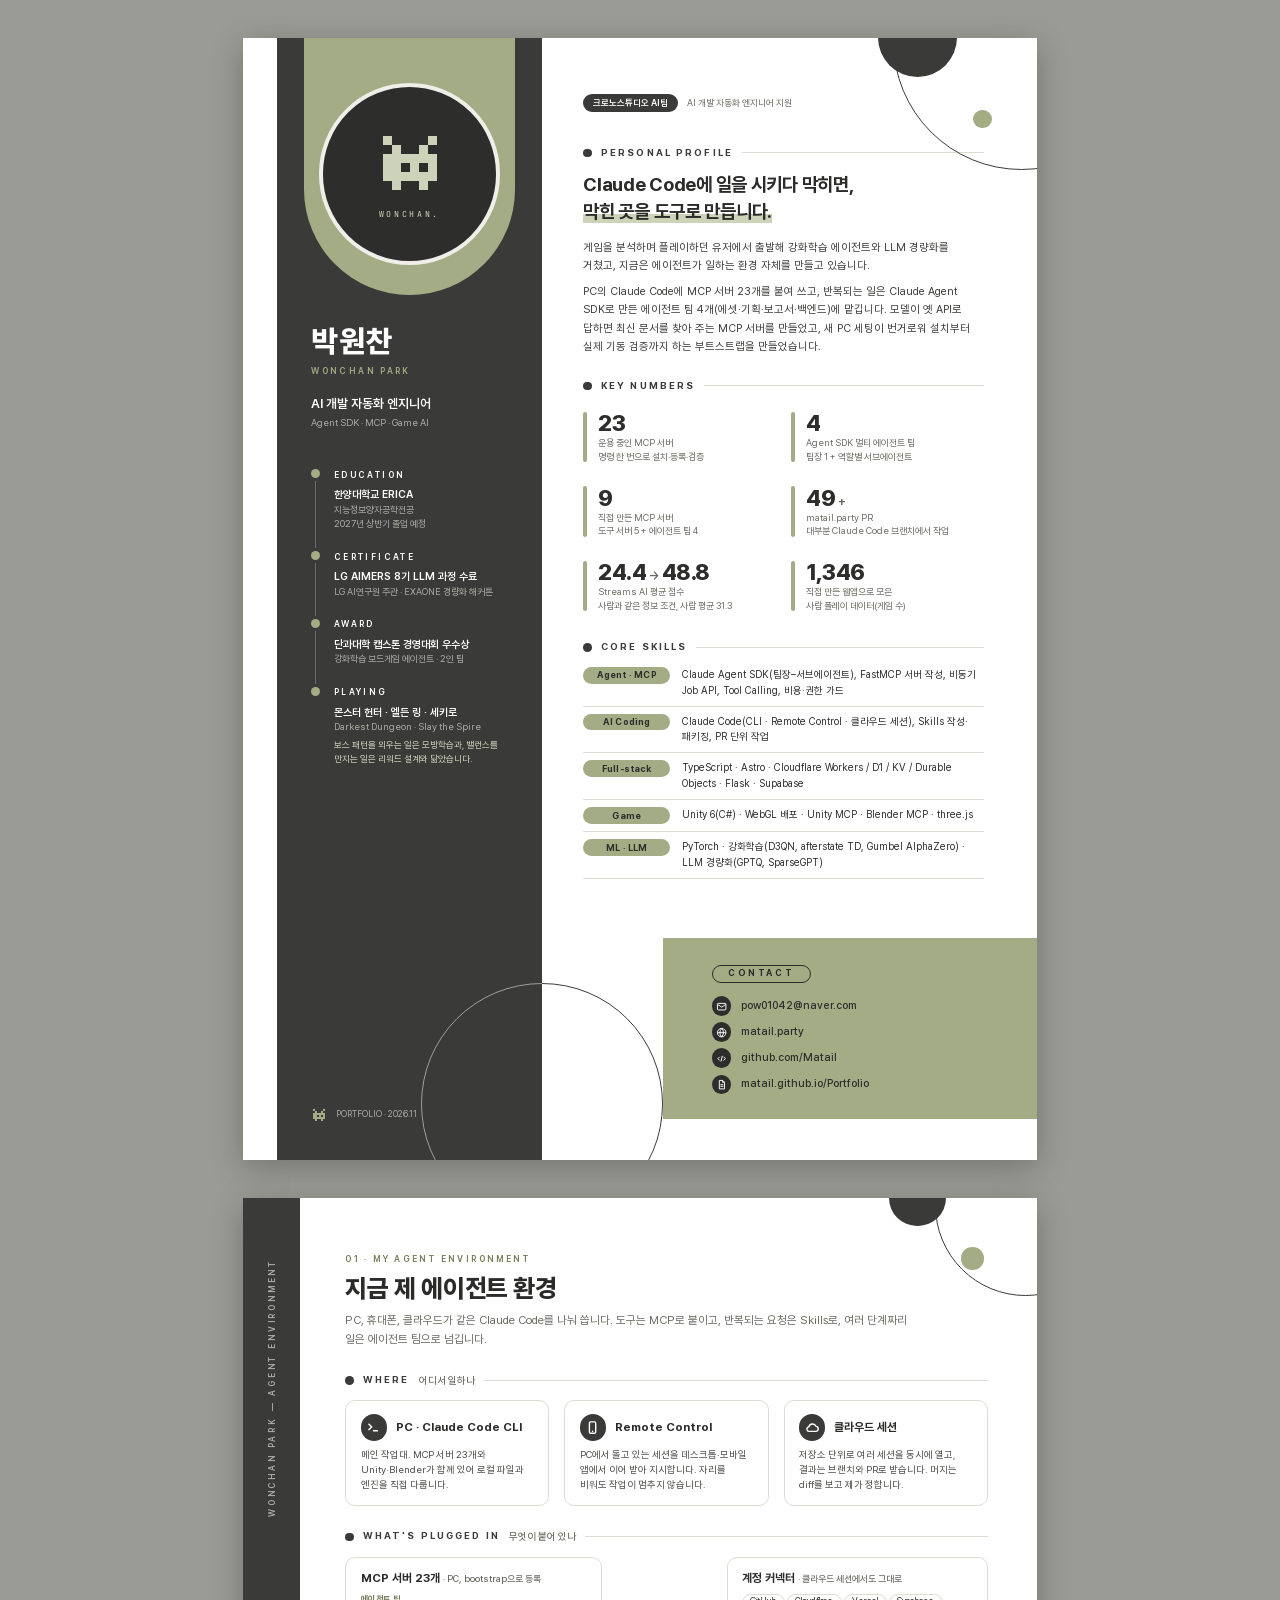
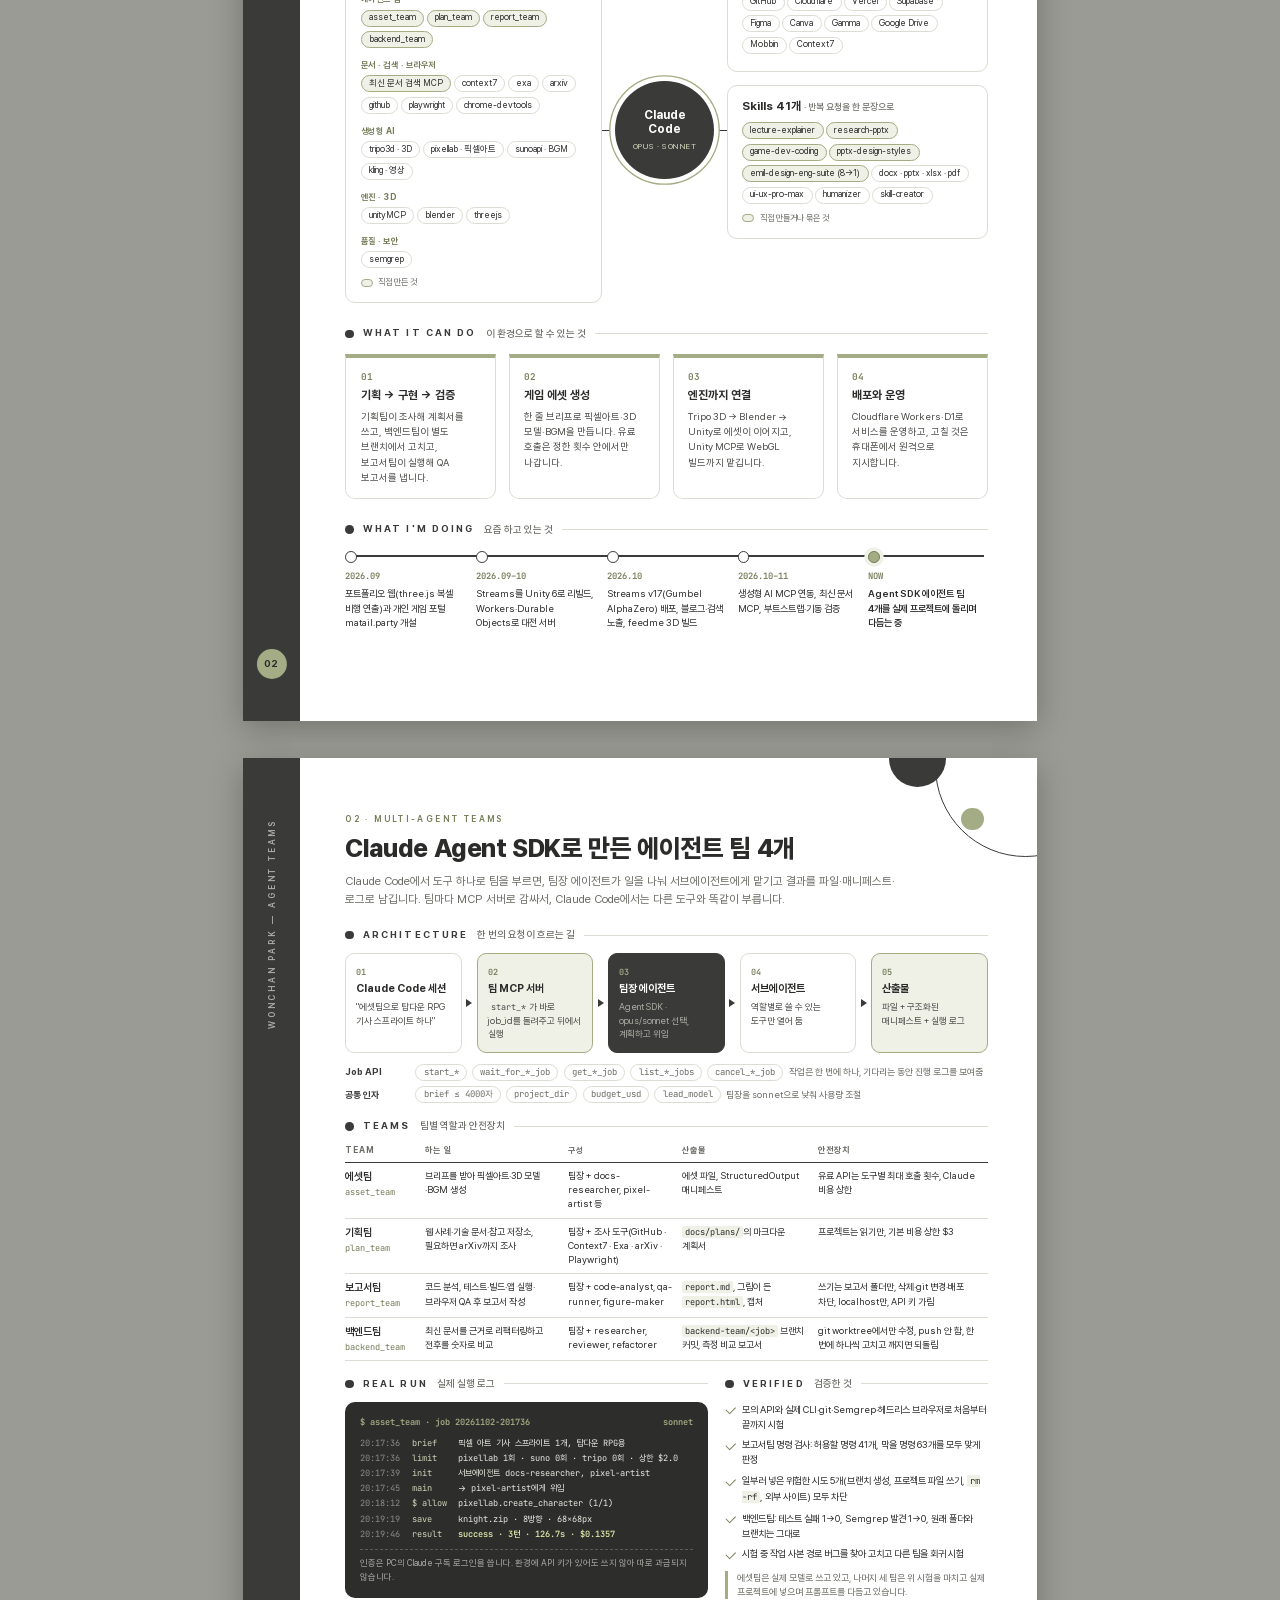
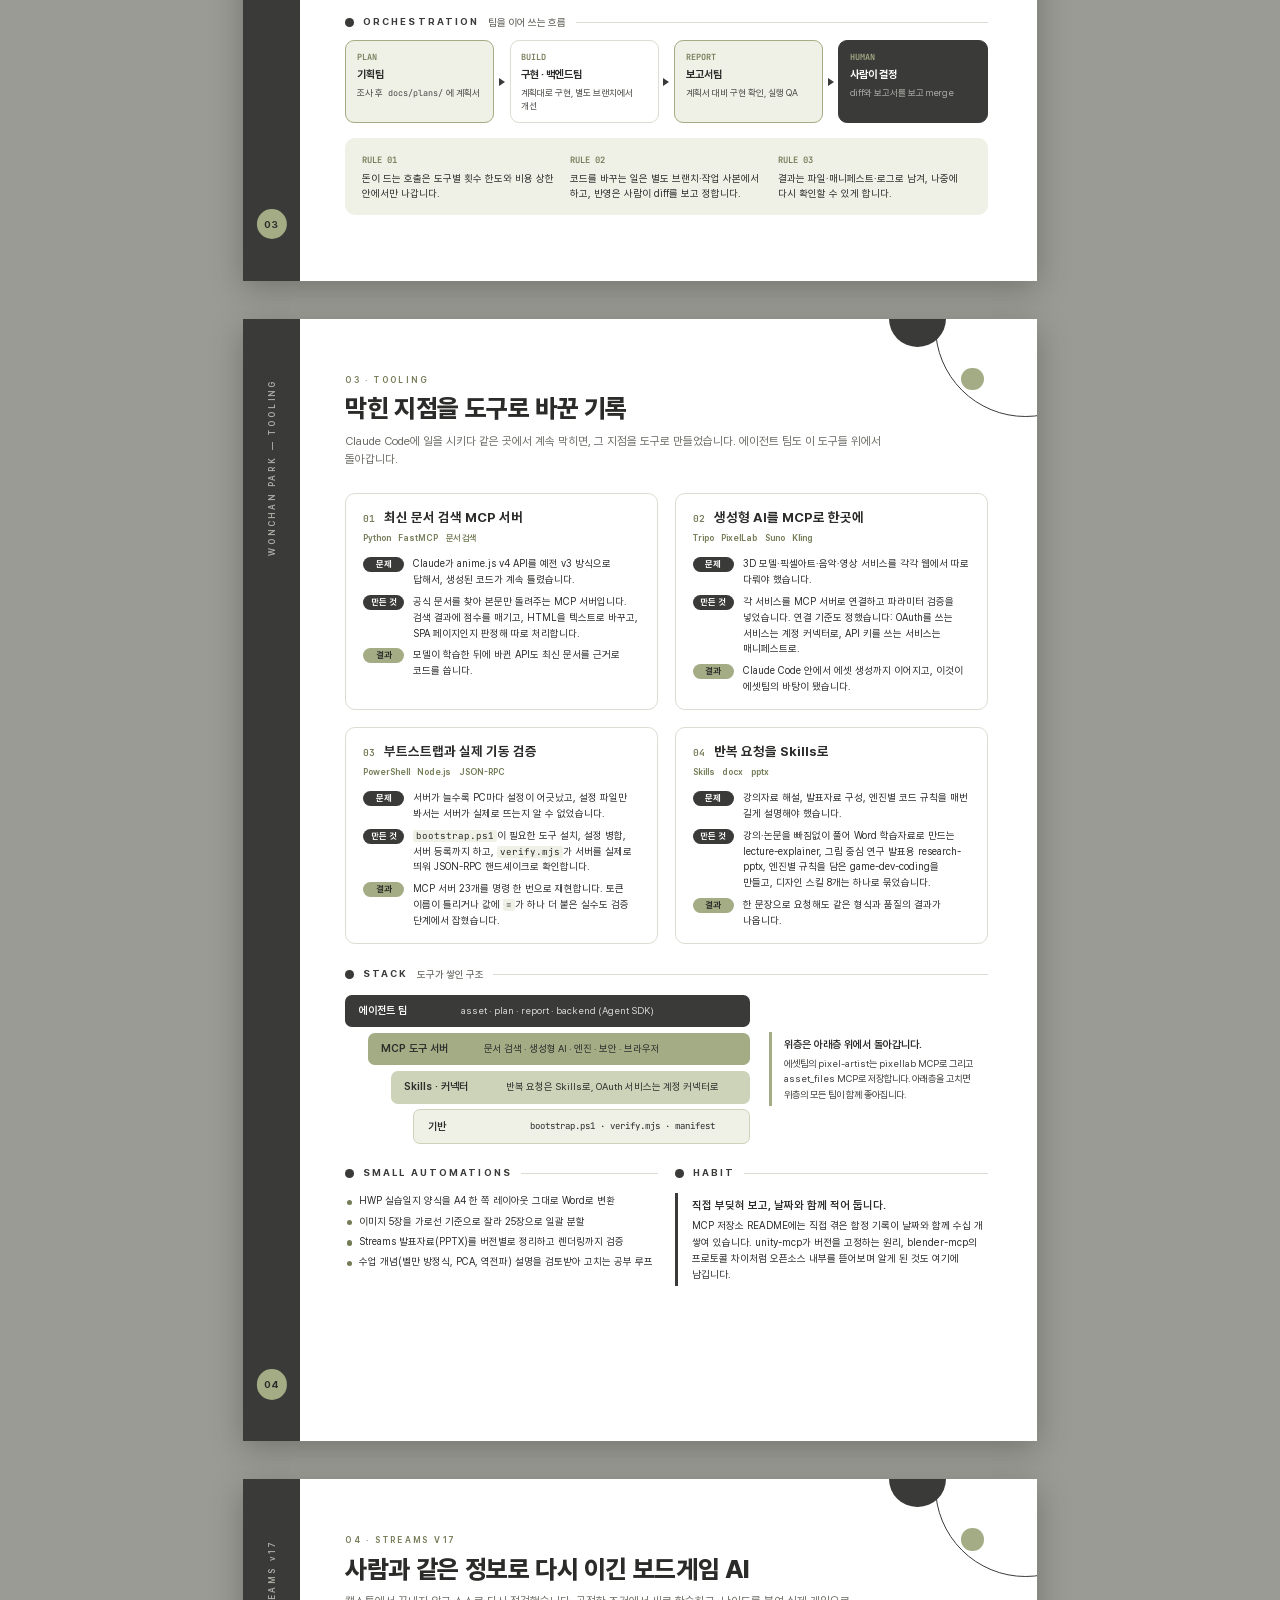
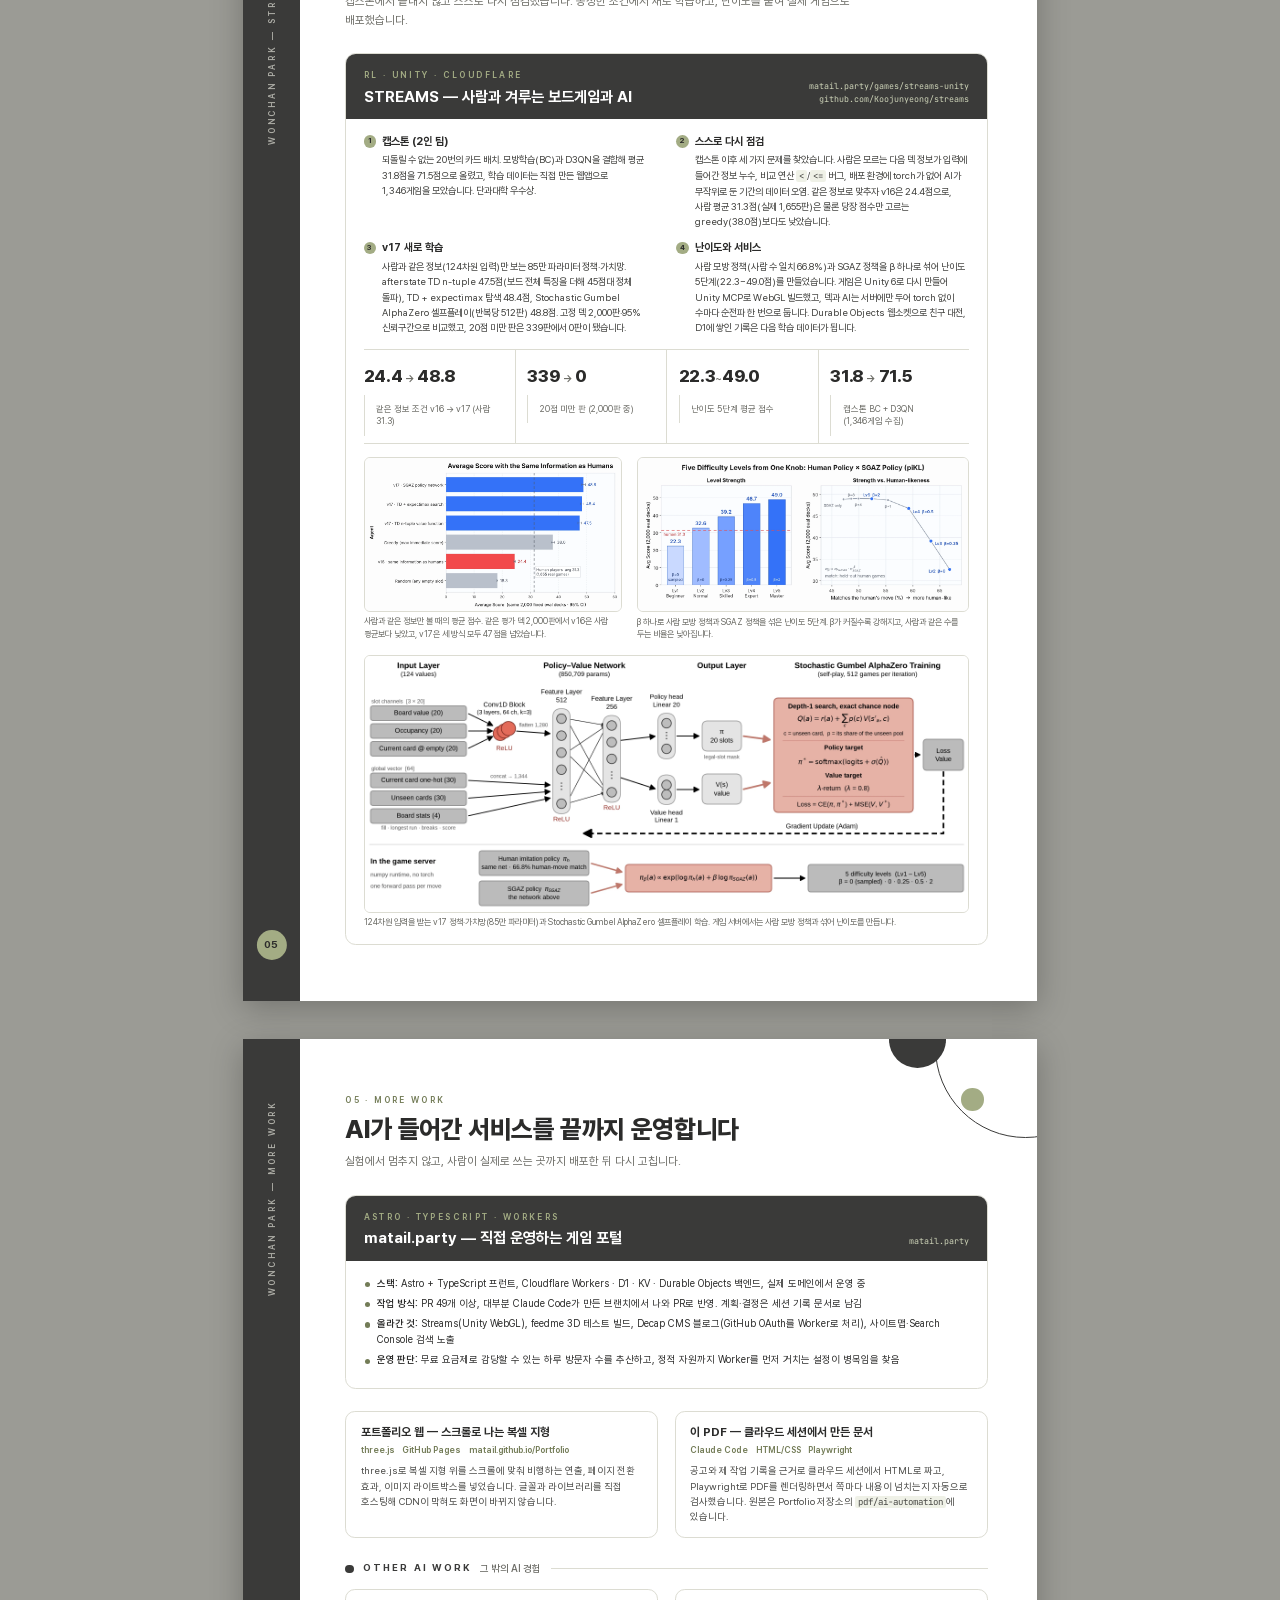
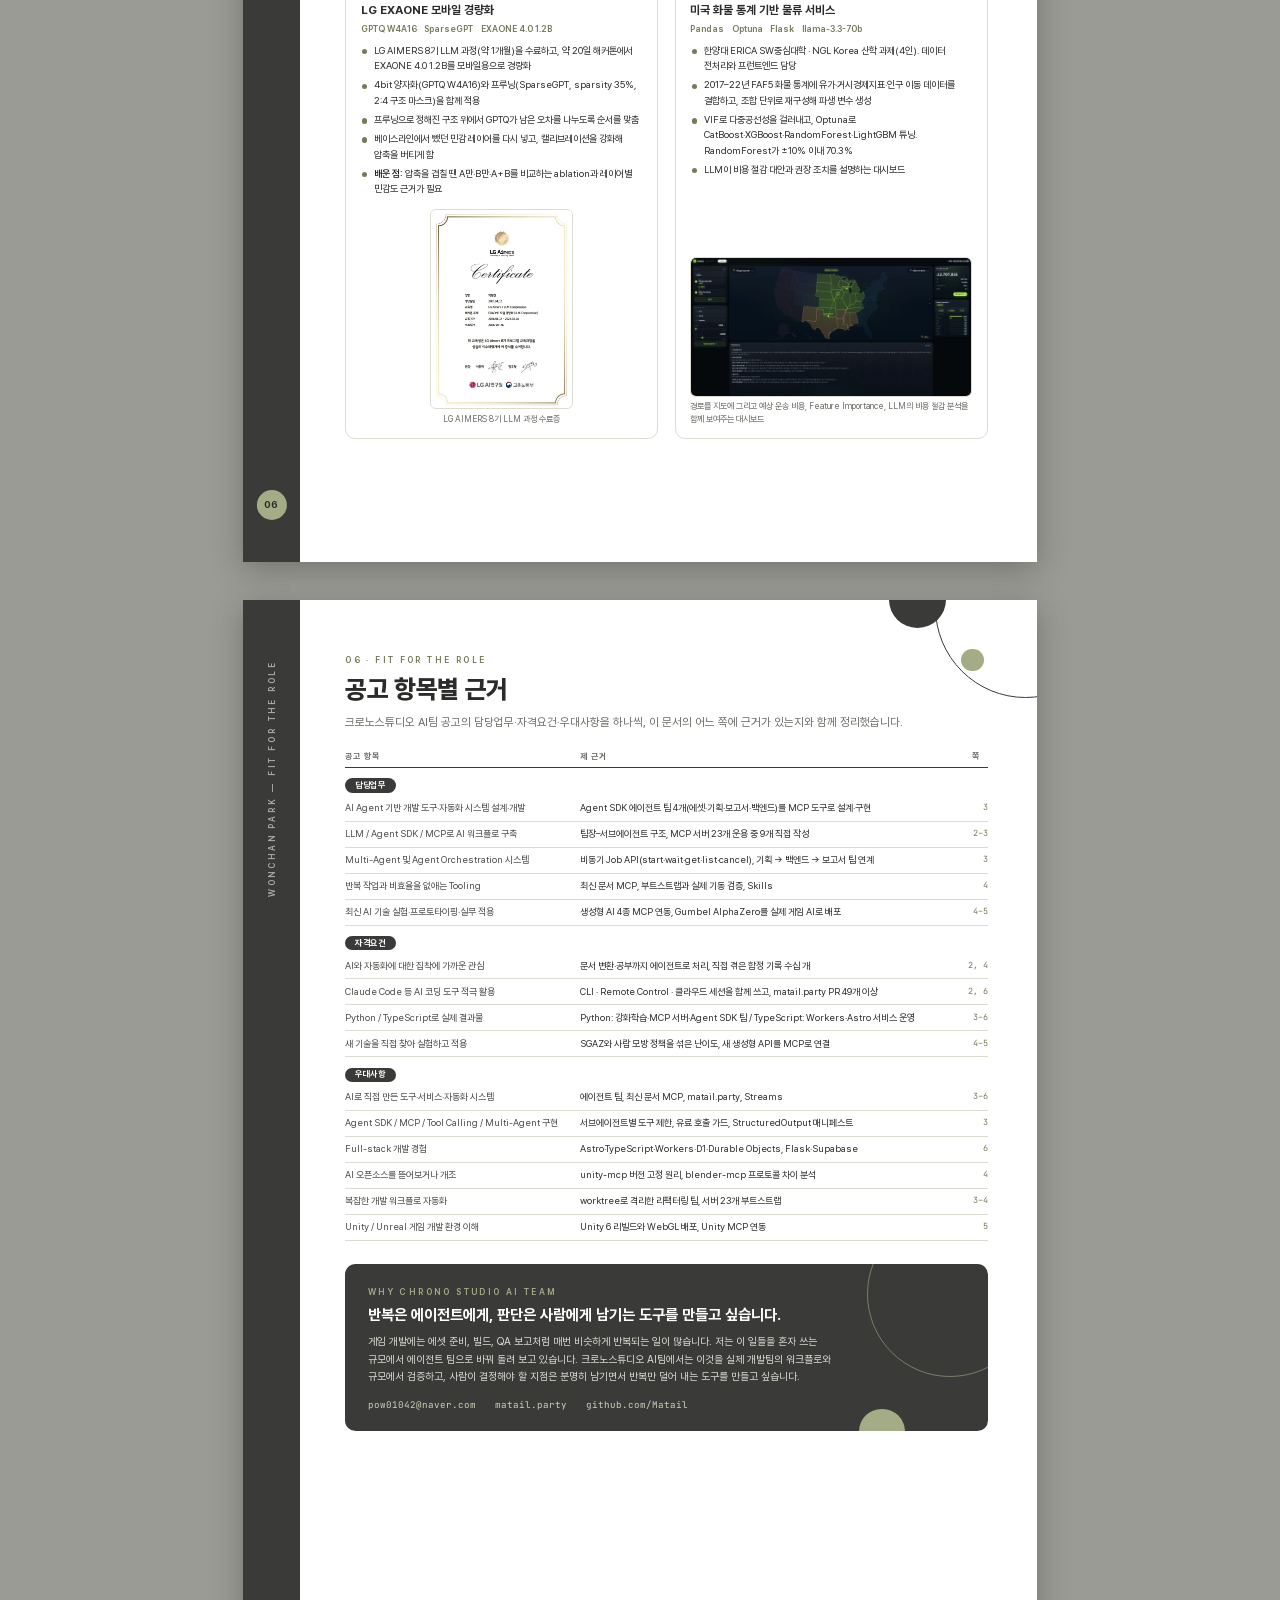
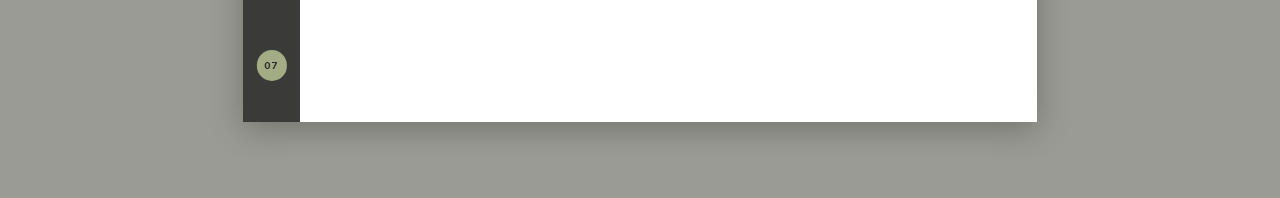
==== pdf/ai-automation/index.html @ d52f4669 "Use the v17 Streams figures in the PDF portfolio The web portfolio's Streams section gained five v17" ====
<!doctype html>
<html lang="ko">
<head>
<meta charset="utf-8">
<title>박원찬 — AI 개발 자동화 엔지니어 포트폴리오</title>
<meta name="author" content="박원찬">
<style>
@font-face{font-family:'Pretendard';src:url('fonts/Pretendard-Regular.subset.woff2') format('woff2');font-weight:400;font-style:normal}
@font-face{font-family:'Pretendard';src:url('fonts/Pretendard-Medium.subset.woff2') format('woff2');font-weight:500;font-style:normal}
@font-face{font-family:'Pretendard';src:url('fonts/Pretendard-SemiBold.subset.woff2') format('woff2');font-weight:600;font-style:normal}
@font-face{font-family:'Pretendard';src:url('fonts/Pretendard-Bold.subset.woff2') format('woff2');font-weight:700;font-style:normal}
@font-face{font-family:'Pretendard';src:url('fonts/Pretendard-ExtraBold.subset.woff2') format('woff2');font-weight:800;font-style:normal}
@font-face{font-family:'JBM';src:url('fonts/jetbrains-mono-latin-400-normal.woff2') format('woff2');font-weight:400}
@font-face{font-family:'JBM';src:url('fonts/jetbrains-mono-latin-600-normal.woff2') format('woff2');font-weight:600}
@page{size:A4;margin:0}

:root{
  --ink:#2b2b2a; --char:#3a3a39; --char-2:#2d2d2c;
  --sage:#a3ac84; --sage-d:#737c57; --sage-l:#cdd3b8; --sage-p:#eff1e7;
  --mute:#6b6b65; --line:#dcdcd2; --paper:#fff;
  --side-ink:#efeee8; --side-mute:#adada6;
}
*{box-sizing:border-box;margin:0;padding:0}
html{background:#9b9b95}
body{font-family:'Pretendard',system-ui,sans-serif;color:var(--ink);font-size:8.2pt;line-height:1.55;
  word-break:keep-all;overflow-wrap:break-word;-webkit-print-color-adjust:exact;print-color-adjust:exact}
b,strong{font-weight:600}
.page{width:210mm;height:297mm;position:relative;overflow:hidden;background:var(--paper);break-after:page}
.page:last-child{break-after:auto}
@media screen{body{padding:10mm 0}.page{margin:0 auto 10mm;box-shadow:0 2mm 8mm rgba(0,0,0,.25)}}

.mono{font-family:'JBM','Pretendard',monospace}
.mono,code,.code,.log,.time .d,.k,.no{font-variant-ligatures:none;font-feature-settings:"calt" 0,"liga" 0}
.en{font-size:6.4pt;letter-spacing:.28em;text-transform:uppercase;font-weight:600}
.ring{position:absolute;border:.32mm solid var(--char);border-radius:50%;pointer-events:none}
.disc{position:absolute;border-radius:50%;pointer-events:none}
.muted{color:var(--mute)}

/* section heading: dot + tracked label + hairline (the resume-sheet motif) */
.sh{display:flex;align-items:center;gap:2.4mm;margin-bottom:3.2mm}
.sh .dot{width:2.3mm;height:2.3mm;border-radius:50%;background:var(--char);flex:none}
.sh .t{font-size:7.2pt;letter-spacing:.22em;font-weight:700;color:var(--char);white-space:nowrap}
.sh .ko{font-size:7.6pt;color:var(--mute);font-weight:500;white-space:nowrap}
.sh .rule{flex:1;height:.25mm;background:var(--line)}

.chip{display:inline-block;border:.25mm solid var(--line);border-radius:99mm;padding:.15mm 1.9mm;font-size:6.7pt;
  margin:0 .7mm 1.1mm 0;background:#fff;line-height:1.55;white-space:nowrap}
.chip.own{background:var(--sage-p);border-color:var(--sage)}
.tag{display:inline-block;font-size:6.5pt;color:var(--sage-d);font-weight:600;margin-right:2mm}
code,.code{font-family:'JBM',monospace;font-size:.92em;background:var(--sage-p);padding:0 .8mm;border-radius:.6mm}

/* ---------- inner page frame ---------- */
.rail{position:absolute;left:0;top:0;bottom:0;width:15mm;background:var(--char)}
.rail .v{position:absolute;left:50%;top:16mm;transform:translateX(-50%) rotate(180deg);writing-mode:vertical-rl;
  color:var(--side-mute);font-size:6.2pt;letter-spacing:.34em;font-weight:600;white-space:nowrap}
.rail .pn{position:absolute;left:50%;bottom:11mm;transform:translateX(-50%);width:8mm;height:8mm;border-radius:50%;
  background:var(--sage);color:var(--char-2);display:grid;place-items:center;font-weight:700;font-size:7.4pt}
.body{position:absolute;left:15mm;right:0;top:0;bottom:0;padding:14mm 13mm 11mm 12mm}
.ph{position:relative;margin-bottom:6.5mm;max-width:150mm}
.ph .en{color:var(--sage-d)}
.ph h2{font-size:19pt;font-weight:800;letter-spacing:-.015em;line-height:1.25;margin-top:1.3mm}
.ph .lead{color:var(--mute);margin-top:1.8mm;font-size:8.6pt;line-height:1.6}
.deco-a{width:48mm;height:48mm;right:-21mm;top:-22mm}
.deco-b{width:15mm;height:15mm;right:24mm;top:-7.5mm;background:var(--char)}
.deco-c{width:6mm;height:6mm;right:14mm;top:13mm;background:var(--sage)}
.gap{height:6mm}

/* ================= PAGE 1 ================= */
.p1 .side{position:absolute;left:9mm;top:0;bottom:0;width:70mm;background:var(--char);color:var(--side-ink);overflow:hidden;z-index:2}
.p1 .halo{position:absolute;left:7mm;top:0;width:56mm;height:68mm;background:var(--sage);border-radius:0 0 28mm 28mm}
.p1 .avatar{position:absolute;left:11mm;top:12mm;width:48mm;height:48mm;border-radius:50%;background:var(--char-2);
  border:1.1mm solid var(--side-ink);display:flex;flex-direction:column;align-items:center;justify-content:center;gap:2.4mm}
.p1 .avatar svg{width:19mm;height:19mm}
.p1 .avatar .mono{font-size:6.2pt;letter-spacing:.32em;color:var(--sage-l)}
.p1 .who{position:absolute;left:9mm;right:9mm;top:76mm}
.p1 .who h1{font-size:23pt;font-weight:800;color:#fff;letter-spacing:.02em;line-height:1.1}
.p1 .who .en{color:var(--sage);margin-top:1.6mm;display:block}
.p1 .who .role{margin-top:4.2mm;font-size:9.6pt;font-weight:600;color:#fff}
.p1 .who .role-sub{font-size:7.3pt;color:var(--side-mute);margin-top:.4mm}
.p1 .tl{position:absolute;left:9mm;right:8mm;top:114mm}
.p1 .tl section{position:relative;padding-left:6mm;padding-bottom:5.2mm}
.p1 .tl section::before{content:"";position:absolute;left:1.05mm;top:2.6mm;bottom:0;width:.25mm;background:#6c6c67}
.p1 .tl section:last-child::before{display:none}
.p1 .tl h3{color:#fff;margin-bottom:1.4mm;position:relative;font-size:6.4pt}
.p1 .tl h3::before{content:"";position:absolute;left:-6mm;top:.2mm;width:2.4mm;height:2.4mm;border-radius:50%;background:var(--sage);box-shadow:0 0 0 .8mm var(--char)}
.p1 .tl b{display:block;font-weight:600;font-size:8pt;color:#fff;line-height:1.45}
.p1 .tl span{display:block;font-size:7.1pt;color:var(--side-mute);line-height:1.5}
.p1 .tl .note{margin-top:1mm;color:var(--sage-l);font-size:6.9pt}
.p1 .side .ring{border-color:rgba(239,238,232,.55)}
.p1 .side-foot{position:absolute;left:9mm;right:9mm;bottom:10mm;display:flex;align-items:center;gap:2.4mm;color:var(--side-mute);font-size:6.6pt}
.p1 .side-foot svg{width:4.2mm;height:4.2mm}

.p1 main{position:absolute;left:79mm;right:0;top:0;bottom:0;padding:15mm 14mm 0 11mm}
.p1 .kicker{display:flex;align-items:center;gap:2.4mm;font-size:7pt;color:var(--mute);margin-bottom:9mm}
.p1 .kicker .pill{background:var(--char);color:#fff;border-radius:99mm;padding:.4mm 2.6mm;font-weight:600;font-size:6.8pt}
.p1 .headline{font-size:14.2pt;font-weight:700;line-height:1.38;letter-spacing:-.015em;margin-bottom:3.4mm}
.p1 .headline em{font-style:normal;background:linear-gradient(transparent 62%,var(--sage-l) 62%)}
.p1 .intro{font-size:8.3pt;line-height:1.68;color:#3b3b39}
.p1 .intro + .intro{margin-top:1.8mm}
.p1 .nums{display:grid;grid-template-columns:1fr 1fr;gap:3.2mm 4mm}
.p1 .num{position:relative;padding:1.2mm 0 1.2mm 4mm}
.p1 .num::before{content:"";position:absolute;left:0;top:1.6mm;bottom:1.6mm;width:1mm;border-radius:1mm;background:var(--sage)}
.p1 .num .n{font-size:17pt;font-weight:800;letter-spacing:-.02em;line-height:1.15;color:var(--char-2)}
.p1 .num .n small{font-size:9pt;font-weight:600;color:var(--mute);margin:0 .6mm}
.p1 .num .l{font-size:7.1pt;color:var(--mute);line-height:1.45}
.p1 .skills .row{display:grid;grid-template-columns:23mm 1fr;align-items:start;gap:3mm;padding:1.9mm 0;border-bottom:.25mm solid var(--line)}
.p1 .skills .row:first-child{padding-top:0}
.p1 .skills .lab{background:var(--sage);color:var(--char-2);border-radius:99mm;font-size:6.8pt;font-weight:700;text-align:center;padding:.35mm 0;letter-spacing:.02em}
.p1 .skills .txt{font-size:7.6pt;line-height:1.55}
.p1 .contact{position:absolute;right:0;bottom:11mm;width:99mm;background:var(--sage);padding:7mm 10mm 6.5mm 13mm;z-index:3}
.p1 .contact .lab{display:inline-block;border:.3mm solid var(--char-2);border-radius:99mm;padding:.3mm 4mm;font-size:6.6pt;letter-spacing:.3em;font-weight:700;margin-bottom:3.6mm}
.p1 .contact li{list-style:none;display:flex;align-items:center;gap:2.6mm;font-size:8pt;font-weight:500;color:var(--char-2);margin-bottom:1.7mm}
.p1 .contact li:last-child{margin-bottom:0}
.p1 .contact i{width:5.2mm;height:5.2mm;border-radius:50%;background:var(--char-2);display:grid;place-items:center;flex:none}
.p1 .contact i svg{width:3mm;height:3mm}
.p1 .main-ring{left:47mm;top:250mm;width:64mm;height:64mm;z-index:1}
.p1 .side-ring{left:38mm;top:250mm;width:64mm;height:64mm}

/* ================= PAGE 2 ================= */
.surf{display:grid;grid-template-columns:repeat(3,1fr);gap:4mm}
.card{border:.28mm solid var(--line);border-radius:2.6mm;padding:3.4mm 3.8mm;background:#fff}
.card h4{font-size:8.8pt;font-weight:700;line-height:1.35}
.card p{font-size:7.4pt;color:#4a4a47;line-height:1.55}
.ico{width:7mm;height:7mm;border-radius:50%;background:var(--char);display:grid;place-items:center;flex:none}
.ico svg{width:4mm;height:4mm}
.surf .card .top{display:flex;align-items:center;gap:2.4mm;margin-bottom:1.6mm}
.hub{display:grid;grid-template-columns:68mm 26mm 1fr;gap:3.5mm;align-items:stretch}
.hub .grp{margin-top:1.8mm}
.hub .grp .gl{font-size:6.4pt;font-weight:700;color:var(--sage-d);letter-spacing:.06em;margin-bottom:.7mm}
.hub .core{position:relative;display:flex;align-items:center;justify-content:center}
.hub .core::before{content:"";position:absolute;left:-3.5mm;right:-3.5mm;top:50%;height:.3mm;background:var(--char)}
.hub .core .c{position:relative;width:26mm;height:26mm;border-radius:50%;background:var(--char);color:#fff;
  display:flex;flex-direction:column;align-items:center;justify-content:center;box-shadow:0 0 0 1.2mm #fff,0 0 0 1.55mm var(--sage)}
.hub .core .c b{font-size:9pt;font-weight:700;line-height:1.2;text-align:center}
.hub .core .c span{font-size:6pt;color:var(--sage-l);margin-top:.8mm;letter-spacing:.06em}
.hub .right{display:flex;flex-direction:column;gap:3.5mm}
.legend{font-size:6.5pt;color:var(--mute);display:flex;align-items:center;gap:1.4mm;margin-top:1mm}
.legend i{display:inline-block;width:3.2mm;height:2.2mm;border-radius:99mm;background:var(--sage-p);border:.25mm solid var(--sage)}
.cando{display:grid;grid-template-columns:repeat(4,1fr);gap:3.5mm}
.cando .card{border-top:1.1mm solid var(--sage);border-radius:0 0 2.6mm 2.6mm;padding-top:3mm}
.cando .k{font-family:'JBM',monospace;font-size:7pt;color:var(--sage-d);font-weight:600}
.cando h4{margin:.6mm 0 1.2mm}
.time{position:relative;display:grid;grid-template-columns:repeat(5,1fr);gap:3mm;padding-top:5mm}
.time::before{content:"";position:absolute;left:1mm;right:1mm;top:1.6mm;height:.3mm;background:var(--char)}
.time .t{position:relative}
.time .t::before{content:"";position:absolute;left:0;top:-4.6mm;width:2.6mm;height:2.6mm;border-radius:50%;background:#fff;border:.45mm solid var(--char)}
.time .t.now::before{background:var(--sage);border-color:var(--sage-d);box-shadow:0 0 0 1mm var(--sage-p)}
.time .d{font-family:'JBM',monospace;font-size:6.6pt;color:var(--sage-d);font-weight:600}
.time p{font-size:7.3pt;line-height:1.5;margin-top:.5mm}
.time .t.now p{font-weight:600}

/* ================= PAGE 3 ================= */
.flow{display:grid;grid-template-columns:1fr 4mm 1fr 4mm 1fr 4mm 1fr 4mm 1fr;align-items:stretch}
.flow .n{border:.28mm solid var(--line);border-radius:2.4mm;padding:2.6mm 2.6mm 2.8mm;background:#fff}
.flow .n.dark{background:var(--char);border-color:var(--char);color:#fff}
.flow .n.dark p{color:var(--side-mute)}
.flow .n.sage{background:var(--sage-p);border-color:var(--sage)}
.flow .n .s{font-family:'JBM',monospace;font-size:6.4pt;color:var(--sage-d);font-weight:600}
.flow .n.dark .s{color:var(--sage)}
.flow .n h4{font-size:8.1pt;font-weight:700;line-height:1.3;margin:.5mm 0 .9mm}
.flow .n p{font-size:6.9pt;line-height:1.5;color:#4a4a47}
.flow .ar{display:flex;align-items:center;justify-content:center}
.flow .ar::after{content:"";width:0;height:0;border-left:1.8mm solid var(--char);border-top:1.3mm solid transparent;border-bottom:1.3mm solid transparent}
.api{margin-top:3mm;display:flex;flex-wrap:wrap;align-items:center;gap:1.2mm 1.6mm;font-size:7pt;color:var(--mute)}
.api .chip{margin:0}
.api .lbl{font-weight:700;color:var(--char);margin-right:.6mm}
table.t{width:100%;border-collapse:collapse;font-size:7.1pt;line-height:1.5}
table.t th{text-align:left;font-size:6.4pt;letter-spacing:.12em;color:var(--mute);font-weight:700;padding:0 2mm 1.4mm 0;border-bottom:.35mm solid var(--char)}
table.t td{vertical-align:top;padding:2mm 2.4mm 2mm 0;border-bottom:.25mm solid var(--line)}
table.t td:first-child b{font-size:8pt;display:block}
table.t td:first-child .mono{font-size:6.5pt;color:var(--sage-d)}
.two{display:grid;grid-template-columns:96mm 1fr;gap:4.5mm}
.log{background:var(--char-2);color:#e7e6df;border-radius:2.6mm;padding:3.6mm 4mm;font-family:'JBM','Pretendard',monospace;font-size:6.5pt;line-height:1.75}
.log .h{color:var(--sage);font-weight:600;margin-bottom:1.4mm;display:flex;justify-content:space-between}
.log .r{display:grid;grid-template-columns:12.5mm 11mm 1fr;gap:1.2mm}
.log .ts{color:#8d8d86}
.log .k{color:var(--sage-l)}
.log .ok{color:#d8e6a8;font-weight:600}
.log .cap{margin-top:2mm;padding-top:1.8mm;border-top:.25mm dashed #5b5b57;color:#a9a9a1;font-family:'Pretendard',sans-serif;font-size:6.6pt;line-height:1.55}
ul.chk{list-style:none}
ul.chk li{position:relative;padding-left:4.4mm;font-size:7.3pt;line-height:1.55;margin-bottom:1.5mm}
ul.chk li::before{content:"";position:absolute;left:.3mm;top:1.25mm;width:2.2mm;height:1.2mm;border-left:.45mm solid var(--sage-d);border-bottom:.45mm solid var(--sage-d);transform:rotate(-45deg)}
.status{margin-top:2.4mm;font-size:7pt;color:var(--mute);border-left:.8mm solid var(--sage);padding-left:2.4mm;line-height:1.55}
.band{background:var(--sage-p);border-radius:2.6mm;padding:3.6mm 4.4mm;display:grid;grid-template-columns:repeat(3,1fr);gap:4mm}
.band .k{font-family:'JBM',monospace;font-size:6.6pt;color:var(--sage-d);font-weight:600}
.band p{font-size:7.5pt;line-height:1.55;margin-top:.5mm}

.api{display:grid;grid-template-columns:17mm 1fr;row-gap:1.4mm;align-items:center}
.api .row{display:flex;flex-wrap:wrap;align-items:center;gap:1.4mm}
.flow.f4{grid-template-columns:1fr 4mm 1fr 4mm 1fr 4mm 1fr}
.flow.f4 .n{padding:2.2mm 2.8mm 2.4mm}
.p3 .gap{height:4mm}
.p3 .ph{margin-bottom:5mm}
.p3 table.t td{padding:1.6mm 2.4mm 1.6mm 0}
.p3 .sh{margin-bottom:2.6mm}

/* ================= PAGE 4 ================= */
.stack{display:grid;grid-template-columns:1fr 58mm;gap:5mm;align-items:stretch}
.stack .lvls{display:flex;flex-direction:column;gap:1.4mm}
.lv{display:grid;grid-template-columns:27mm 1fr;align-items:center;border-radius:1.8mm;padding:2.3mm 3.6mm;font-size:7.4pt;line-height:1.45}
.lv b{font-size:8pt}
.lv.a{background:var(--char);color:#fff;margin-left:0}
.lv.a span{color:#d9d8d1}
.lv.b{background:var(--sage);color:var(--char-2);margin-left:6mm}
.lv.c{background:var(--sage-l);color:var(--char-2);margin-left:12mm}
.lv.d{background:var(--sage-p);color:var(--char-2);margin-left:18mm;border:.25mm solid var(--sage-l)}
.stack .note{border-left:.8mm solid var(--sage);padding:1mm 0 1mm 3.4mm;font-size:7.3pt;line-height:1.6;color:#3f3f3c;align-self:center}
.stack .note b{display:block;font-size:8pt;margin-bottom:.8mm;color:var(--ink)}
.mini{display:grid;grid-template-columns:1fr 1fr;gap:4.5mm}
.mini .card h4{margin-bottom:.3mm}
.mini .card .tags{margin-bottom:1.1mm}
.ocard{display:flex;flex-direction:column}
.ocard .tags{margin:.4mm 0 1.6mm}
.ocard .bul li{font-size:7.3pt;margin-bottom:1mm}
.ofig{margin-top:auto;padding-top:2.4mm}
.ofig img{width:100%;display:block;border-radius:1.6mm;border:.25mm solid var(--line)}
.ofig.cert img{width:38mm;margin:0 auto}
.ofig figcaption{font-size:6.5pt;color:var(--mute);margin-top:1mm;line-height:1.45}
.ofig.cert figcaption{text-align:center}
.cases{display:grid;grid-template-columns:1fr 1fr;gap:4.5mm}
.case{border:.28mm solid var(--line);border-radius:2.6mm;padding:4mm 4.4mm 3.8mm;display:flex;flex-direction:column}
.case .hd{display:flex;align-items:baseline;gap:2.4mm;margin-bottom:.8mm}
.case .no{font-family:'JBM',monospace;font-size:7.2pt;color:var(--sage-d);font-weight:600}
.case h4{font-size:10pt;font-weight:700;line-height:1.35}
.case .tags{margin-bottom:2.4mm}
.case dl{display:grid;grid-template-columns:11mm 1fr;gap:1.6mm 2.4mm}
.case dt{font-size:6.6pt;font-weight:700;color:#fff;background:var(--char);border-radius:99mm;text-align:center;height:4mm;line-height:4mm;margin-top:.2mm}
.case dt.r{background:var(--sage);color:var(--char-2)}
.case dd{font-size:7.5pt;line-height:1.58}
.small{display:grid;grid-template-columns:1fr 1fr;gap:4.5mm}
.quote{border-left:1mm solid var(--char);padding:1mm 0 1mm 3.6mm;font-size:7.6pt;line-height:1.6}
.quote b{display:block;font-size:8.4pt;margin-bottom:.6mm}

/* ================= PAGE 5 ================= */
.proj{border:.28mm solid var(--line);border-radius:2.8mm;overflow:hidden}
.proj .bar{background:var(--char);color:#fff;padding:3.4mm 4.6mm;display:flex;justify-content:space-between;align-items:flex-end;gap:4mm}
.proj .bar .en{color:var(--sage)}
.proj .bar h3{font-size:11.5pt;font-weight:700;line-height:1.3;margin-top:.6mm}
.proj .bar .lk{font-family:'JBM',monospace;font-size:6.3pt;color:var(--sage-l);text-align:right;line-height:1.6;white-space:nowrap}
.proj .in{padding:3.8mm 4.6mm 4mm}
.steps{display:grid;grid-template-columns:1fr 1fr;gap:3mm 5mm}
.step{position:relative;padding-left:5mm}
.step .sn{position:absolute;left:0;top:.3mm;width:3.4mm;height:3.4mm;border-radius:50%;background:var(--sage);color:var(--char-2);font-size:5.8pt;font-weight:700;display:grid;place-items:center}
.step h5{font-size:8.2pt;font-weight:700;margin-bottom:.5mm}
.step p{font-size:7.3pt;line-height:1.56;color:#3f3f3c}
.stats{display:grid;grid-template-columns:repeat(4,1fr);margin:3.6mm 0 3.4mm;border-top:.25mm solid var(--line);border-bottom:.25mm solid var(--line)}
.stats div{padding:2.2mm 2mm 2mm 3mm;border-left:.25mm solid var(--line)}
.stats div:first-child{border-left:0;padding-left:0}
.stats .n{font-size:13pt;font-weight:800;letter-spacing:-.02em;line-height:1.2}
.stats .n small{font-size:8pt;color:var(--mute);font-weight:600}
.stats .l{font-size:6.7pt;color:var(--mute);line-height:1.4}
.figs{display:grid;grid-template-columns:62mm 1fr;gap:4mm;align-items:end}
.figs.v17{grid-template-columns:1.68fr 2.16fr;align-items:start}
figure.wide{margin-top:3.6mm}
figure.wide img{width:100%;display:block;border-radius:1.6mm;border:.25mm solid var(--line)}
figure.wide figcaption{font-size:6.5pt;color:var(--mute);margin-top:1mm;line-height:1.45}
.figs figure img{width:100%;display:block;border-radius:1.6mm;border:.25mm solid var(--line)}
.figs figcaption{font-size:6.5pt;color:var(--mute);margin-top:1mm;line-height:1.45}
.bul{list-style:none}
.bul li{position:relative;padding-left:3.6mm;font-size:7.5pt;line-height:1.58;margin-bottom:1.2mm}
.bul li::before{content:"";position:absolute;left:.4mm;top:1.65mm;width:1.4mm;height:1.4mm;border-radius:50%;background:var(--sage-d)}

/* ================= PAGE 6 ================= */
table.fit{width:100%;border-collapse:collapse;font-size:7.15pt;line-height:1.48}
table.fit th{text-align:left;font-size:6.3pt;letter-spacing:.12em;color:var(--mute);font-weight:700;padding:0 2mm 1.3mm 0;border-bottom:.35mm solid var(--char)}
table.fit td{vertical-align:top;padding:1.45mm 2.4mm 1.45mm 0;border-bottom:.25mm solid var(--line)}
table.fit td.pg{font-family:'JBM',monospace;font-size:6.4pt;color:var(--sage-d);white-space:nowrap;padding-right:0;text-align:right}
table.fit tr.grp td{border-bottom:0;padding:2.6mm 0 .8mm}
table.fit tr.grp span{display:inline-block;background:var(--char);color:#fff;border-radius:99mm;padding:.2mm 2.6mm;font-size:6.5pt;font-weight:700;letter-spacing:.08em}
table.fit td.q{width:62mm;color:#4a4a47}
.others{display:grid;grid-template-columns:1fr 1fr;gap:4.5mm}
.others .card h4{margin-bottom:.4mm}
.others .card .tags{margin-bottom:1.2mm}
.close{position:relative;background:var(--char);color:#fff;border-radius:2.8mm;padding:5.4mm 6mm 5mm;overflow:hidden}
.close .en{color:var(--sage)}
.close h3{font-size:11.5pt;font-weight:700;margin:1mm 0 2mm;line-height:1.35}
.close p{font-size:7.9pt;line-height:1.68;color:#dddcd5;max-width:128mm}
.close .ct{display:flex;gap:5mm;margin-top:3.2mm;font-family:'JBM','Pretendard',monospace;font-size:6.9pt;color:var(--sage-l)}
.close .ring{border-color:rgba(163,172,132,.6);width:44mm;height:44mm;right:-12mm;top:-14mm}
.close .disc{width:12mm;height:12mm;right:22mm;bottom:-6mm;background:var(--sage)}
</style>
</head>
<body>

<!-- ======================================================================
     PAGE 1 — PROFILE
     ====================================================================== -->
<section class="page p1">
  <div class="ring main-ring"></div>

  <aside class="side">
    <div class="halo"></div>
    <div class="avatar">
      <svg viewBox="0 0 8 8" shape-rendering="crispEdges"><path fill="#cdd3b8" d="M1 1h1v1H1zM6 1h1v1H6zM2 2h1v1H2zM5 2h1v1H5zM1 3h6v1H1zM1 4h2v1H1zM4 4h1v1H4zM6 4h1v1H6zM1 5h6v1H1zM2 6h1v1H2zM5 6h1v1H5z"/></svg>
      <span class="mono">WONCHAN.</span>
    </div>
    <div class="who">
      <h1>박원찬</h1>
      <span class="en">Wonchan Park</span>
      <p class="role">AI 개발 자동화 엔지니어</p>
      <p class="role-sub">Agent SDK · MCP · Game AI</p>
    </div>
    <div class="tl">
      <section>
        <h3 class="en">Education</h3>
        <b>한양대학교 ERICA</b>
        <span>지능정보양자공학전공</span>
        <span>2027년 상반기 졸업 예정</span>
      </section>
      <section>
        <h3 class="en">Certificate</h3>
        <b>LG AIMERS 8기 LLM 과정 수료</b>
        <span>LG AI연구원 주관 · EXAONE 경량화 해커톤</span>
      </section>
      <section>
        <h3 class="en">Award</h3>
        <b>단과대학 캡스톤 경영대회 우수상</b>
        <span>강화학습 보드게임 에이전트 · 2인 팀</span>
      </section>
      <section>
        <h3 class="en">Playing</h3>
        <b>몬스터 헌터 · 엘든 링 · 세키로</b>
        <span>Darkest Dungeon · Slay the Spire</span>
        <span class="note">보스 패턴을 외우는 일은 모방학습과, 밸런스를 만지는 일은 리워드 설계와 닮았습니다.</span>
      </section>
    </div>
    <div class="ring side-ring"></div>
    <div class="side-foot">
      <svg viewBox="0 0 8 8" shape-rendering="crispEdges"><path fill="#a3ac84" d="M1 1h1v1H1zM6 1h1v1H6zM2 2h1v1H2zM5 2h1v1H5zM1 3h6v1H1zM1 4h2v1H1zM4 4h1v1H4zM6 4h1v1H6zM1 5h6v1H1zM2 6h1v1H2zM5 6h1v1H5z"/></svg>
      <span>PORTFOLIO · 2026.11</span>
    </div>
  </aside>

  <main>
    <div class="ring" style="width:68mm;height:68mm;right:-30mm;top:-33mm"></div>
    <div class="disc" style="width:21mm;height:21mm;right:21mm;top:-10.5mm;background:var(--char)"></div>
    <div class="disc" style="width:5mm;height:5mm;right:12mm;top:19mm;background:var(--sage)"></div>

    <div class="kicker"><span class="pill">크로노스튜디오 AI팀</span><span>AI 개발 자동화 엔지니어 지원</span></div>

    <div class="sh"><span class="dot"></span><span class="t">PERSONAL PROFILE</span><span class="rule"></span></div>
    <p class="headline">Claude Code에 일을 시키다 막히면,<br><em>막힌 곳을 도구로 만듭니다.</em></p>
    <p class="intro">게임을 분석하며 플레이하던 유저에서 출발해 강화학습 에이전트와 LLM 경량화를 거쳤고, 지금은 에이전트가 일하는 환경 자체를 만들고 있습니다.</p>
    <p class="intro">PC의 Claude Code에 MCP 서버 23개를 붙여 쓰고, 반복되는 일은 Claude Agent SDK로 만든 에이전트 팀 4개(에셋·기획·보고서·백엔드)에 맡깁니다. 모델이 옛 API로 답하면 최신 문서를 찾아 주는 MCP 서버를 만들었고, 새 PC 세팅이 번거로워 설치부터 실제 기동 검증까지 하는 부트스트랩을 만들었습니다.</p>

    <div class="gap"></div>
    <div class="sh"><span class="dot"></span><span class="t">KEY NUMBERS</span><span class="rule"></span></div>
    <div class="nums">
      <div class="num"><div class="n">23</div><div class="l">운용 중인 MCP 서버<br>명령 한 번으로 설치·등록·검증</div></div>
      <div class="num"><div class="n">4</div><div class="l">Agent SDK 멀티 에이전트 팀<br>팀장 1 + 역할별 서브에이전트</div></div>
      <div class="num"><div class="n">9</div><div class="l">직접 만든 MCP 서버<br>도구 서버 5 + 에이전트 팀 4</div></div>
      <div class="num"><div class="n">49<small>+</small></div><div class="l">matail.party PR<br>대부분 Claude Code 브랜치에서 작업</div></div>
      <div class="num"><div class="n">24.4<small>→</small>48.8</div><div class="l">Streams AI 평균 점수<br>사람과 같은 정보 조건, 사람 평균 31.3</div></div>
      <div class="num"><div class="n">1,346</div><div class="l">직접 만든 웹앱으로 모은<br>사람 플레이 데이터(게임 수)</div></div>
    </div>

    <div class="gap"></div>
    <div class="sh"><span class="dot"></span><span class="t">CORE SKILLS</span><span class="rule"></span></div>
    <div class="skills">
      <div class="row"><span class="lab">Agent · MCP</span><span class="txt">Claude Agent SDK(팀장–서브에이전트), FastMCP 서버 작성, 비동기 Job API, Tool Calling, 비용·권한 가드</span></div>
      <div class="row"><span class="lab">AI Coding</span><span class="txt">Claude Code(CLI · Remote Control · 클라우드 세션), Skills 작성·패키징, PR 단위 작업</span></div>
      <div class="row"><span class="lab">Full-stack</span><span class="txt">TypeScript · Astro · Cloudflare Workers / D1 / KV / Durable Objects · Flask · Supabase</span></div>
      <div class="row"><span class="lab">Game</span><span class="txt">Unity 6(C#) · WebGL 배포 · Unity MCP · Blender MCP · three.js</span></div>
      <div class="row"><span class="lab">ML · LLM</span><span class="txt">PyTorch · 강화학습(D3QN, afterstate TD, Gumbel AlphaZero) · LLM 경량화(GPTQ, SparseGPT)</span></div>
    </div>
  </main>

  <div class="contact">
    <span class="lab">CONTACT</span>
    <ul>
      <li><i><svg viewBox="0 0 24 24" fill="none" stroke="#fff" stroke-width="2"><rect x="3" y="5" width="18" height="14" rx="2"/><path d="M3 7l9 6 9-6"/></svg></i>pow01042@naver.com</li>
      <li><i><svg viewBox="0 0 24 24" fill="none" stroke="#fff" stroke-width="2"><circle cx="12" cy="12" r="9"/><path d="M3 12h18M12 3a14 14 0 0 1 0 18M12 3a14 14 0 0 0 0 18"/></svg></i>matail.party</li>
      <li><i><svg viewBox="0 0 24 24" fill="none" stroke="#fff" stroke-width="2"><path d="M8 8l-4 4 4 4M16 8l4 4-4 4M13.5 6l-3 12"/></svg></i>github.com/Matail</li>
      <li><i><svg viewBox="0 0 24 24" fill="none" stroke="#fff" stroke-width="2"><path d="M7 3h7l4 4v14H7z"/><path d="M14 3v4h4M9.5 12h6M9.5 15.5h6"/></svg></i>matail.github.io/Portfolio</li>
    </ul>
  </div>
</section>

<!-- ======================================================================
     PAGE 2 — MY AGENT ENVIRONMENT
     ====================================================================== -->
<section class="page">
  <div class="rail"><span class="v">WONCHAN PARK — AGENT ENVIRONMENT</span><span class="pn">02</span></div>
  <div class="body">
    <div class="ring deco-a"></div><div class="disc deco-b"></div><div class="disc deco-c"></div>

    <header class="ph">
      <span class="en">01 · My Agent Environment</span>
      <h2>지금 제 에이전트 환경</h2>
      <p class="lead">PC, 휴대폰, 클라우드가 같은 Claude Code를 나눠 씁니다. 도구는 MCP로 붙이고, 반복되는 요청은 Skills로, 여러 단계짜리 일은 에이전트 팀으로 넘깁니다.</p>
    </header>

    <div class="sh"><span class="dot"></span><span class="t">WHERE</span><span class="ko">어디서 일하나</span><span class="rule"></span></div>
    <div class="surf">
      <div class="card">
        <div class="top"><span class="ico"><svg viewBox="0 0 24 24" fill="none" stroke="#fff" stroke-width="2.2"><path d="M4 6l5 5-5 5M11 17h8"/></svg></span><h4>PC · Claude Code CLI</h4></div>
        <p>메인 작업대. MCP 서버 23개와 Unity·Blender가 함께 있어 로컬 파일과 엔진을 직접 다룹니다.</p>
      </div>
      <div class="card">
        <div class="top"><span class="ico"><svg viewBox="0 0 24 24" fill="none" stroke="#fff" stroke-width="2.2"><rect x="7" y="3" width="10" height="18" rx="2"/><path d="M11 18h2"/></svg></span><h4>Remote Control</h4></div>
        <p>PC에서 돌고 있는 세션을 데스크톱·모바일 앱에서 이어 받아 지시합니다. 자리를 비워도 작업이 멈추지 않습니다.</p>
      </div>
      <div class="card">
        <div class="top"><span class="ico"><svg viewBox="0 0 24 24" fill="none" stroke="#fff" stroke-width="2.2"><path d="M7 18h10a4 4 0 0 0 .5-7.97A6 6 0 0 0 6.1 11 3.5 3.5 0 0 0 7 18z"/></svg></span><h4>클라우드 세션</h4></div>
        <p>저장소 단위로 여러 세션을 동시에 열고, 결과는 브랜치와 PR로 받습니다. 머지는 diff를 보고 제가 정합니다.</p>
      </div>
    </div>

    <div class="gap"></div>
    <div class="sh"><span class="dot"></span><span class="t">WHAT'S PLUGGED IN</span><span class="ko">무엇이 붙어 있나</span><span class="rule"></span></div>
    <div class="hub">
      <div class="card">
        <h4>MCP 서버 23개 <span class="muted" style="font-weight:500;font-size:7pt">· PC, bootstrap으로 등록</span></h4>
        <div class="grp"><div class="gl">에이전트 팀</div>
          <span class="chip own">asset_team</span><span class="chip own">plan_team</span><span class="chip own">report_team</span><span class="chip own">backend_team</span></div>
        <div class="grp"><div class="gl">문서 · 검색 · 브라우저</div>
          <span class="chip own">최신 문서 검색 MCP</span><span class="chip">context7</span><span class="chip">exa</span><span class="chip">arxiv</span><span class="chip">github</span><span class="chip">playwright</span><span class="chip">chrome-devtools</span></div>
        <div class="grp"><div class="gl">생성형 AI</div>
          <span class="chip">tripo3d · 3D</span><span class="chip">pixellab · 픽셀아트</span><span class="chip">sunoapi · BGM</span><span class="chip">kling · 영상</span></div>
        <div class="grp"><div class="gl">엔진 · 3D</div>
          <span class="chip">unityMCP</span><span class="chip">blender</span><span class="chip">threejs</span></div>
        <div class="grp"><div class="gl">품질 · 보안</div>
          <span class="chip">semgrep</span></div>
        <div class="legend"><i></i>직접 만든 것</div>
      </div>
      <div class="core"><div class="c"><b>Claude<br>Code</b><span>OPUS · SONNET</span></div></div>
      <div class="right">
        <div class="card">
          <h4>계정 커넥터 <span class="muted" style="font-weight:500;font-size:7pt">· 클라우드 세션에서도 그대로</span></h4>
          <div class="grp" style="margin-top:1.8mm">
            <span class="chip">GitHub</span><span class="chip">Cloudflare</span><span class="chip">Vercel</span><span class="chip">Supabase</span><span class="chip">Figma</span><span class="chip">Canva</span><span class="chip">Gamma</span><span class="chip">Google Drive</span><span class="chip">Mobbin</span><span class="chip">Context7</span>
          </div>
        </div>
        <div class="card">
          <h4>Skills 41개 <span class="muted" style="font-weight:500;font-size:7pt">· 반복 요청을 한 문장으로</span></h4>
          <div class="grp" style="margin-top:1.8mm">
            <span class="chip own">lecture-explainer</span><span class="chip own">research-pptx</span><span class="chip own">game-dev-coding</span><span class="chip own">pptx-design-styles</span><span class="chip own">emil-design-eng-suite (8→1)</span><span class="chip">docx · pptx · xlsx · pdf</span><span class="chip">ui-ux-pro-max</span><span class="chip">humanizer</span><span class="chip">skill-creator</span>
          </div>
          <div class="legend"><i></i>직접 만들거나 묶은 것</div>
        </div>
      </div>
    </div>

    <div class="gap"></div>
    <div class="sh"><span class="dot"></span><span class="t">WHAT IT CAN DO</span><span class="ko">이 환경으로 할 수 있는 것</span><span class="rule"></span></div>
    <div class="cando">
      <div class="card"><span class="k">01</span><h4>기획 → 구현 → 검증</h4><p>기획팀이 조사해 계획서를 쓰고, 백엔드팀이 별도 브랜치에서 고치고, 보고서팀이 실행해 QA 보고서를 냅니다.</p></div>
      <div class="card"><span class="k">02</span><h4>게임 에셋 생성</h4><p>한 줄 브리프로 픽셀아트·3D 모델·BGM을 만듭니다. 유료 호출은 정한 횟수 안에서만 나갑니다.</p></div>
      <div class="card"><span class="k">03</span><h4>엔진까지 연결</h4><p>Tripo 3D → Blender → Unity로 에셋이 이어지고, Unity MCP로 WebGL 빌드까지 맡깁니다.</p></div>
      <div class="card"><span class="k">04</span><h4>배포와 운영</h4><p>Cloudflare Workers·D1로 서비스를 운영하고, 고칠 것은 휴대폰에서 원격으로 지시합니다.</p></div>
    </div>

    <div class="gap"></div>
    <div class="sh"><span class="dot"></span><span class="t">WHAT I'M DOING</span><span class="ko">요즘 하고 있는 것</span><span class="rule"></span></div>
    <div class="time">
      <div class="t"><span class="d">2026.09</span><p>포트폴리오 웹(three.js 복셀 비행 연출)과 개인 게임 포털 matail.party 개설</p></div>
      <div class="t"><span class="d">2026.09–10</span><p>Streams를 Unity 6로 리빌드, Workers·Durable Objects로 대전 서버</p></div>
      <div class="t"><span class="d">2026.10</span><p>Streams v17(Gumbel AlphaZero) 배포, 블로그·검색 노출, feedme 3D 빌드</p></div>
      <div class="t"><span class="d">2026.10–11</span><p>생성형 AI MCP 연동, 최신 문서 MCP, 부트스트랩·기동 검증</p></div>
      <div class="t now"><span class="d">NOW</span><p>Agent SDK 에이전트 팀 4개를 실제 프로젝트에 돌리며 다듬는 중</p></div>
    </div>
  </div>
</section>

<!-- ======================================================================
     PAGE 3 — AGENT TEAMS
     ====================================================================== -->
<section class="page p3">
  <div class="rail"><span class="v">WONCHAN PARK — AGENT TEAMS</span><span class="pn">03</span></div>
  <div class="body">
    <div class="ring deco-a"></div><div class="disc deco-b"></div><div class="disc deco-c"></div>

    <header class="ph">
      <span class="en">02 · Multi-Agent Teams</span>
      <h2>Claude Agent SDK로 만든 에이전트 팀 4개</h2>
      <p class="lead">Claude Code에서 도구 하나로 팀을 부르면, 팀장 에이전트가 일을 나눠 서브에이전트에게 맡기고 결과를 파일·매니페스트·로그로 남깁니다. 팀마다 MCP 서버로 감싸서, Claude Code에서는 다른 도구와 똑같이 부릅니다.</p>
    </header>

    <div class="sh"><span class="dot"></span><span class="t">ARCHITECTURE</span><span class="ko">한 번의 요청이 흐르는 길</span><span class="rule"></span></div>
    <div class="flow">
      <div class="n"><span class="s">01</span><h4>Claude Code 세션</h4><p>"에셋팀으로 탑다운 RPG 기사 스프라이트 하나"</p></div>
      <div class="ar"></div>
      <div class="n sage"><span class="s">02</span><h4>팀 MCP 서버</h4><p><code>start_*</code>가 바로 job_id를 돌려주고 뒤에서 실행</p></div>
      <div class="ar"></div>
      <div class="n dark"><span class="s">03</span><h4>팀장 에이전트</h4><p>Agent SDK · opus/sonnet 선택, 계획하고 위임</p></div>
      <div class="ar"></div>
      <div class="n"><span class="s">04</span><h4>서브에이전트</h4><p>역할별로 쓸 수 있는 도구만 열어 둠</p></div>
      <div class="ar"></div>
      <div class="n sage"><span class="s">05</span><h4>산출물</h4><p>파일 + 구조화된 매니페스트 + 실행 로그</p></div>
    </div>
    <div class="api">
      <span class="lbl">Job API</span><div class="row"><span class="chip mono">start_*</span><span class="chip mono">wait_for_*_job</span><span class="chip mono">get_*_job</span><span class="chip mono">list_*_jobs</span><span class="chip mono">cancel_*_job</span><span class="muted">작업은 한 번에 하나, 기다리는 동안 진행 로그를 보여줌</span></div>
      <span class="lbl">공통 인자</span><div class="row"><span class="chip mono">brief ≤ 4000자</span><span class="chip mono">project_dir</span><span class="chip mono">budget_usd</span><span class="chip mono">lead_model</span><span class="muted">팀장을 sonnet으로 낮춰 사용량 조절</span></div>
    </div>

    <div class="gap"></div>
    <div class="sh"><span class="dot"></span><span class="t">TEAMS</span><span class="ko">팀별 역할과 안전장치</span><span class="rule"></span></div>
    <table class="t">
      <colgroup><col style="width:21mm"><col style="width:38mm"><col style="width:30mm"><col style="width:36mm"><col></colgroup>
      <thead><tr><th>TEAM</th><th>하는 일</th><th>구성</th><th>산출물</th><th>안전장치</th></tr></thead>
      <tbody>
        <tr>
          <td><b>에셋팀</b><span class="mono">asset_team</span></td>
          <td>브리프를 받아 픽셀아트·3D 모델·BGM 생성</td>
          <td>팀장 + docs-researcher, pixel-artist 등</td>
          <td>에셋 파일, StructuredOutput 매니페스트</td>
          <td>유료 API는 도구별 최대 호출 횟수, Claude 비용 상한</td>
        </tr>
        <tr>
          <td><b>기획팀</b><span class="mono">plan_team</span></td>
          <td>웹 사례·기술 문서·참고 저장소, 필요하면 arXiv까지 조사</td>
          <td>팀장 + 조사 도구(GitHub · Context7 · Exa · arXiv · Playwright)</td>
          <td><code>docs/plans/</code>의 마크다운 계획서</td>
          <td>프로젝트는 읽기만, 기본 비용 상한 $3</td>
        </tr>
        <tr>
          <td><b>보고서팀</b><span class="mono">report_team</span></td>
          <td>코드 분석, 테스트·빌드·앱 실행·브라우저 QA 후 보고서 작성</td>
          <td>팀장 + code-analyst, qa-runner, figure-maker</td>
          <td><code>report.md</code>, 그림이 든 <code>report.html</code>, 캡처</td>
          <td>쓰기는 보고서 폴더만, 삭제·git 변경·배포 차단, localhost만, API 키 가림</td>
        </tr>
        <tr>
          <td><b>백엔드팀</b><span class="mono">backend_team</span></td>
          <td>최신 문서를 근거로 리팩터링하고 전후를 숫자로 비교</td>
          <td>팀장 + researcher, reviewer, refactorer</td>
          <td><code>backend-team/&lt;job&gt;</code> 브랜치 커밋, 측정 비교 보고서</td>
          <td>git worktree에서만 수정, push 안 함, 한 번에 하나씩 고치고 깨지면 되돌림</td>
        </tr>
      </tbody>
    </table>

    <div class="gap"></div>
    <div class="two">
      <div>
        <div class="sh"><span class="dot"></span><span class="t">REAL RUN</span><span class="ko">실제 실행 로그</span><span class="rule"></span></div>
        <div class="log">
          <div class="h"><span>$ asset_team · job 20261102-201736</span><span>sonnet</span></div>
          <div class="r"><span class="ts">20:17:36</span><span class="k">brief</span><span>픽셀 아트 기사 스프라이트 1개, 탑다운 RPG용</span></div>
          <div class="r"><span class="ts">20:17:36</span><span class="k">limit</span><span>pixellab 1회 · suno 0회 · tripo 0회 · 상한 $2.0</span></div>
          <div class="r"><span class="ts">20:17:39</span><span class="k">init</span><span>서브에이전트 docs-researcher, pixel-artist</span></div>
          <div class="r"><span class="ts">20:17:45</span><span class="k">main</span><span>→ pixel-artist에게 위임</span></div>
          <div class="r"><span class="ts">20:18:12</span><span class="k">$ allow</span><span>pixellab.create_character (1/1)</span></div>
          <div class="r"><span class="ts">20:19:19</span><span class="k">save</span><span>knight.zip · 8방향 · 68×68px</span></div>
          <div class="r"><span class="ts">20:19:46</span><span class="k">result</span><span class="ok">success · 3턴 · 126.7s · $0.1357</span></div>
          <div class="cap">인증은 PC의 Claude 구독 로그인을 씁니다. 환경에 API 키가 있어도 쓰지 않아 따로 과금되지 않습니다.</div>
        </div>
      </div>
      <div>
        <div class="sh"><span class="dot"></span><span class="t">VERIFIED</span><span class="ko">검증한 것</span><span class="rule"></span></div>
        <ul class="chk">
          <li>모의 API와 실제 CLI·git·Semgrep·헤드리스 브라우저로 처음부터 끝까지 시험</li>
          <li>보고서팀 명령 검사: 허용할 명령 41개, 막을 명령 63개를 모두 맞게 판정</li>
          <li>일부러 넣은 위험한 시도 5개(브랜치 생성, 프로젝트 파일 쓰기, <code>rm -rf</code>, 외부 사이트) 모두 차단</li>
          <li>백엔드팀: 테스트 실패 1→0, Semgrep 발견 1→0, 원래 폴더와 브랜치는 그대로</li>
          <li>시험 중 작업 사본 경로 버그를 찾아 고치고 다른 팀을 회귀 시험</li>
        </ul>
        <p class="status">에셋팀은 실제 모델로 쓰고 있고, 나머지 세 팀은 위 시험을 마치고 실제 프로젝트에 넣으며 프롬프트를 다듬고 있습니다.</p>
      </div>
    </div>

    <div class="gap"></div>
    <div class="sh"><span class="dot"></span><span class="t">ORCHESTRATION</span><span class="ko">팀을 이어 쓰는 흐름</span><span class="rule"></span></div>
    <div class="flow f4">
      <div class="n sage"><span class="s">PLAN</span><h4>기획팀</h4><p>조사 후 <code>docs/plans/</code>에 계획서</p></div>
      <div class="ar"></div>
      <div class="n"><span class="s">BUILD</span><h4>구현 · 백엔드팀</h4><p>계획대로 구현, 별도 브랜치에서 개선</p></div>
      <div class="ar"></div>
      <div class="n sage"><span class="s">REPORT</span><h4>보고서팀</h4><p>계획서 대비 구현 확인, 실행 QA</p></div>
      <div class="ar"></div>
      <div class="n dark"><span class="s">HUMAN</span><h4>사람이 결정</h4><p>diff와 보고서를 보고 merge</p></div>
    </div>

    <div class="gap"></div>
    <div class="band">
      <div><span class="k">RULE 01</span><p>돈이 드는 호출은 도구별 횟수 한도와 비용 상한 안에서만 나갑니다.</p></div>
      <div><span class="k">RULE 02</span><p>코드를 바꾸는 일은 별도 브랜치·작업 사본에서 하고, 반영은 사람이 diff를 보고 정합니다.</p></div>
      <div><span class="k">RULE 03</span><p>결과는 파일·매니페스트·로그로 남겨, 나중에 다시 확인할 수 있게 합니다.</p></div>
    </div>
  </div>
</section>

<!-- ======================================================================
     PAGE 4 — TOOLING
     ====================================================================== -->
<section class="page">
  <div class="rail"><span class="v">WONCHAN PARK — TOOLING</span><span class="pn">04</span></div>
  <div class="body">
    <div class="ring deco-a"></div><div class="disc deco-b"></div><div class="disc deco-c"></div>

    <header class="ph">
      <span class="en">03 · Tooling</span>
      <h2>막힌 지점을 도구로 바꾼 기록</h2>
      <p class="lead">Claude Code에 일을 시키다 같은 곳에서 계속 막히면, 그 지점을 도구로 만들었습니다. 에이전트 팀도 이 도구들 위에서 돌아갑니다.</p>
    </header>

    <div class="cases">
      <div class="case">
        <div class="hd"><span class="no">01</span><h4>최신 문서 검색 MCP 서버</h4></div>
        <div class="tags"><span class="tag">Python</span><span class="tag">FastMCP</span><span class="tag">문서 검색</span></div>
        <dl>
          <dt>문제</dt><dd>Claude가 anime.js v4 API를 예전 v3 방식으로 답해서, 생성된 코드가 계속 틀렸습니다.</dd>
          <dt>만든 것</dt><dd>공식 문서를 찾아 본문만 돌려주는 MCP 서버입니다. 검색 결과에 점수를 매기고, HTML을 텍스트로 바꾸고, SPA 페이지인지 판정해 따로 처리합니다.</dd>
          <dt class="r">결과</dt><dd>모델이 학습한 뒤에 바뀐 API도 최신 문서를 근거로 코드를 씁니다.</dd>
        </dl>
      </div>
      <div class="case">
        <div class="hd"><span class="no">02</span><h4>생성형 AI를 MCP로 한곳에</h4></div>
        <div class="tags"><span class="tag">Tripo</span><span class="tag">PixelLab</span><span class="tag">Suno</span><span class="tag">Kling</span></div>
        <dl>
          <dt>문제</dt><dd>3D 모델·픽셀아트·음악·영상 서비스를 각각 웹에서 따로 다뤄야 했습니다.</dd>
          <dt>만든 것</dt><dd>각 서비스를 MCP 서버로 연결하고 파라미터 검증을 넣었습니다. 연결 기준도 정했습니다: OAuth를 쓰는 서비스는 계정 커넥터로, API 키를 쓰는 서비스는 매니페스트로.</dd>
          <dt class="r">결과</dt><dd>Claude Code 안에서 에셋 생성까지 이어지고, 이것이 에셋팀의 바탕이 됐습니다.</dd>
        </dl>
      </div>
      <div class="case">
        <div class="hd"><span class="no">03</span><h4>부트스트랩과 실제 기동 검증</h4></div>
        <div class="tags"><span class="tag">PowerShell</span><span class="tag">Node.js</span><span class="tag">JSON-RPC</span></div>
        <dl>
          <dt>문제</dt><dd>서버가 늘수록 PC마다 설정이 어긋났고, 설정 파일만 봐서는 서버가 실제로 뜨는지 알 수 없었습니다.</dd>
          <dt>만든 것</dt><dd><code>bootstrap.ps1</code>이 필요한 도구 설치, 설정 병합, 서버 등록까지 하고, <code>verify.mjs</code>가 서버를 실제로 띄워 JSON-RPC 핸드셰이크로 확인합니다.</dd>
          <dt class="r">결과</dt><dd>MCP 서버 23개를 명령 한 번으로 재현합니다. 토큰 이름이 틀리거나 값에 <code>=</code>가 하나 더 붙은 실수도 검증 단계에서 잡혔습니다.</dd>
        </dl>
      </div>
      <div class="case">
        <div class="hd"><span class="no">04</span><h4>반복 요청을 Skills로</h4></div>
        <div class="tags"><span class="tag">Skills</span><span class="tag">docx</span><span class="tag">pptx</span></div>
        <dl>
          <dt>문제</dt><dd>강의자료 해설, 발표자료 구성, 엔진별 코드 규칙을 매번 길게 설명해야 했습니다.</dd>
          <dt>만든 것</dt><dd>강의·논문을 빠짐없이 풀어 Word 학습자료로 만드는 lecture-explainer, 그림 중심 연구 발표용 research-pptx, 엔진별 규칙을 담은 game-dev-coding을 만들고, 디자인 스킬 8개는 하나로 묶었습니다.</dd>
          <dt class="r">결과</dt><dd>한 문장으로 요청해도 같은 형식과 품질의 결과가 나옵니다.</dd>
        </dl>
      </div>
    </div>

    <div class="gap"></div>
    <div class="sh"><span class="dot"></span><span class="t">STACK</span><span class="ko">도구가 쌓인 구조</span><span class="rule"></span></div>
    <div class="stack">
      <div class="lvls">
        <div class="lv a"><b>에이전트 팀</b><span>asset · plan · report · backend (Agent SDK)</span></div>
        <div class="lv b"><b>MCP 도구 서버</b><span>문서 검색 · 생성형 AI · 엔진 · 보안 · 브라우저</span></div>
        <div class="lv c"><b>Skills · 커넥터</b><span>반복 요청은 Skills로, OAuth 서비스는 계정 커넥터로</span></div>
        <div class="lv d"><b>기반</b><span class="mono" style="font-size:6.8pt">bootstrap.ps1 · verify.mjs · manifest</span></div>
      </div>
      <div class="note"><b>위층은 아래층 위에서 돌아갑니다.</b>에셋팀의 pixel-artist는 pixellab MCP로 그리고 asset_files MCP로 저장합니다. 아래층을 고치면 위층의 모든 팀이 함께 좋아집니다.</div>
    </div>

    <div class="gap"></div>
    <div class="small">
      <div>
        <div class="sh"><span class="dot"></span><span class="t">SMALL AUTOMATIONS</span><span class="rule"></span></div>
        <ul class="bul">
          <li>HWP 실습일지 양식을 A4 한 쪽 레이아웃 그대로 Word로 변환</li>
          <li>이미지 5장을 가로선 기준으로 잘라 25장으로 일괄 분할</li>
          <li>Streams 발표자료(PPTX)를 버전별로 정리하고 렌더링까지 검증</li>
          <li>수업 개념(벨만 방정식, PCA, 역전파) 설명을 검토받아 고치는 공부 루프</li>
        </ul>
      </div>
      <div>
        <div class="sh"><span class="dot"></span><span class="t">HABIT</span><span class="rule"></span></div>
        <div class="quote">
          <b>직접 부딪혀 보고, 날짜와 함께 적어 둡니다.</b>
          MCP 저장소 README에는 직접 겪은 함정 기록이 날짜와 함께 수십 개 쌓여 있습니다. unity-mcp가 버전을 고정하는 원리, blender-mcp의 프로토콜 차이처럼 오픈소스 내부를 뜯어보며 알게 된 것도 여기에 남깁니다.
        </div>
      </div>
    </div>
  </div>
</section>

<!-- ======================================================================
     PAGE 5 — STREAMS v17
     ====================================================================== -->
<section class="page p5">
  <div class="rail"><span class="v">WONCHAN PARK — STREAMS v17</span><span class="pn">05</span></div>
  <div class="body">
    <div class="ring deco-a"></div><div class="disc deco-b"></div><div class="disc deco-c"></div>

    <header class="ph">
      <span class="en">04 · Streams v17</span>
      <h2>사람과 같은 정보로 다시 이긴 보드게임 AI</h2>
      <p class="lead">캡스톤에서 끝내지 않고 스스로 다시 점검했습니다. 공정한 조건에서 새로 학습하고, 난이도를 붙여 실제 게임으로 배포했습니다.</p>
    </header>

    <div class="proj">
      <div class="bar">
        <div><span class="en">RL · Unity · Cloudflare</span><h3>STREAMS — 사람과 겨루는 보드게임과 AI</h3></div>
        <div class="lk">matail.party/games/streams-unity<br>github.com/Koojunyeong/streams</div>
      </div>
      <div class="in">
        <div class="steps">
          <div class="step"><span class="sn">1</span><h5>캡스톤 (2인 팀)</h5><p>되돌릴 수 없는 20번의 카드 배치. 모방학습(BC)과 D3QN을 결합해 평균 31.8점을 71.5점으로 올렸고, 학습 데이터는 직접 만든 웹앱으로 1,346게임을 모았습니다. 단과대학 우수상.</p></div>
          <div class="step"><span class="sn">2</span><h5>스스로 다시 점검</h5><p>캡스톤 이후 세 가지 문제를 찾았습니다. 사람은 모르는 다음 덱 정보가 입력에 들어간 정보 누수, 비교 연산 <code>&lt;</code>/<code>&lt;=</code> 버그, 배포 환경에 torch가 없어 AI가 무작위로 둔 기간의 데이터 오염. 같은 정보로 맞추자 v16은 24.4점으로, 사람 평균 31.3점(실제 1,655판)은 물론 당장 점수만 고르는 greedy(38.0점)보다도 낮았습니다.</p></div>
          <div class="step"><span class="sn">3</span><h5>v17 새로 학습</h5><p>사람과 같은 정보(124차원 입력)만 보는 85만 파라미터 정책·가치망. afterstate TD n-tuple 47.5점(보드 전체 특징을 더해 45점대 정체 돌파), TD + expectimax 탐색 48.4점, Stochastic Gumbel AlphaZero 셀프플레이(반복당 512판) 48.8점. 고정 덱 2,000판·95% 신뢰구간으로 비교했고, 20점 미만 판은 339판에서 0판이 됐습니다.</p></div>
          <div class="step"><span class="sn">4</span><h5>난이도와 서비스</h5><p>사람 모방 정책(사람 수 일치 66.8%)과 SGAZ 정책을 β 하나로 섞어 난이도 5단계(22.3~49.0점)를 만들었습니다. 게임은 Unity 6로 다시 만들어 Unity MCP로 WebGL 빌드했고, 덱과 AI는 서버에만 두어 torch 없이 수마다 순전파 한 번으로 둡니다. Durable Objects 웹소켓으로 친구 대전, D1에 쌓인 기록은 다음 학습 데이터가 됩니다.</p></div>
        </div>
        <div class="stats">
          <div><div class="n">24.4<small> → </small>48.8</div><div class="l">같은 정보 조건 v16 → v17 (사람 31.3)</div></div>
          <div><div class="n">339<small> → </small>0</div><div class="l">20점 미만 판 (2,000판 중)</div></div>
          <div><div class="n">22.3<small>~</small>49.0</div><div class="l">난이도 5단계 평균 점수</div></div>
          <div><div class="n">31.8<small> → </small>71.5</div><div class="l">캡스톤 BC + D3QN (1,346게임 수집)</div></div>
        </div>
        <div class="figs v17">
          <figure><img src="../../assets/img/st17-compare.webp" alt="사람과 같은 정보 조건에서 에이전트별 평균 점수"><figcaption>사람과 같은 정보만 볼 때의 평균 점수. 같은 평가 덱 2,000판에서 v16은 사람 평균보다 낮았고, v17은 세 방식 모두 47점을 넘었습니다.</figcaption></figure>
          <figure><img src="../../assets/img/st17-levels.webp" alt="난이도 5단계와 강함-사람다움 균형"><figcaption>β 하나로 사람 모방 정책과 SGAZ 정책을 섞은 난이도 5단계. β가 커질수록 강해지고, 사람과 같은 수를 두는 비율은 낮아집니다.</figcaption></figure>
        </div>
        <figure class="wide"><img src="../../assets/img/st17-network.webp" alt="v17 정책·가치망과 Gumbel AlphaZero 학습 구조도"><figcaption>124차원 입력을 받는 v17 정책·가치망(85만 파라미터)과 Stochastic Gumbel AlphaZero 셀프플레이 학습. 게임 서버에서는 사람 모방 정책과 섞어 난이도를 만듭니다.</figcaption></figure>
      </div>
    </div>
  </div>
</section>

<!-- ======================================================================
     PAGE 6 — MORE WORK
     ====================================================================== -->
<section class="page p6">
  <div class="rail"><span class="v">WONCHAN PARK — MORE WORK</span><span class="pn">06</span></div>
  <div class="body">
    <div class="ring deco-a"></div><div class="disc deco-b"></div><div class="disc deco-c"></div>

    <header class="ph">
      <span class="en">05 · More Work</span>
      <h2>AI가 들어간 서비스를 끝까지 운영합니다</h2>
      <p class="lead">실험에서 멈추지 않고, 사람이 실제로 쓰는 곳까지 배포한 뒤 다시 고칩니다.</p>
    </header>

    <div class="proj">
      <div class="bar">
        <div><span class="en">Astro · TypeScript · Workers</span><h3>matail.party — 직접 운영하는 게임 포털</h3></div>
        <div class="lk">matail.party</div>
      </div>
      <div class="in">
        <ul class="bul">
          <li><b>스택:</b> Astro + TypeScript 프런트, Cloudflare Workers · D1 · KV · Durable Objects 백엔드, 실제 도메인에서 운영 중</li>
          <li><b>작업 방식:</b> PR 49개 이상, 대부분 Claude Code가 만든 브랜치에서 나와 PR로 반영. 계획·결정은 세션 기록 문서로 남김</li>
          <li><b>올라간 것:</b> Streams(Unity WebGL), feedme 3D 테스트 빌드, Decap CMS 블로그(GitHub OAuth를 Worker로 처리), 사이트맵·Search Console 검색 노출</li>
          <li><b>운영 판단:</b> 무료 요금제로 감당할 수 있는 하루 방문자 수를 추산하고, 정적 자원까지 Worker를 먼저 거치는 설정이 병목임을 찾음</li>
        </ul>
      </div>
    </div>

    <div class="gap"></div>
    <div class="mini">
      <div class="card">
        <h4>포트폴리오 웹 — 스크롤로 나는 복셀 지형</h4>
        <div class="tags"><span class="tag">three.js</span><span class="tag">GitHub Pages</span><span class="tag">matail.github.io/Portfolio</span></div>
        <p>three.js로 복셀 지형 위를 스크롤에 맞춰 비행하는 연출, 페이지 전환 효과, 이미지 라이트박스를 넣었습니다. 글꼴과 라이브러리를 직접 호스팅해 CDN이 막혀도 화면이 바뀌지 않습니다.</p>
      </div>
      <div class="card">
        <h4>이 PDF — 클라우드 세션에서 만든 문서</h4>
        <div class="tags"><span class="tag">Claude Code</span><span class="tag">HTML/CSS</span><span class="tag">Playwright</span></div>
        <p>공고와 제 작업 기록을 근거로 클라우드 세션에서 HTML로 짜고, Playwright로 PDF를 렌더링하면서 쪽마다 내용이 넘치는지 자동으로 검사했습니다. 원본은 Portfolio 저장소의 <code>pdf/ai-automation</code>에 있습니다.</p>
      </div>
    </div>

    <div class="gap"></div>
    <div class="sh"><span class="dot"></span><span class="t">OTHER AI WORK</span><span class="ko">그 밖의 AI 경험</span><span class="rule"></span></div>
    <div class="others">
      <div class="card ocard">
        <h4>LG EXAONE 모바일 경량화</h4>
        <div class="tags"><span class="tag">GPTQ W4A16</span><span class="tag">SparseGPT</span><span class="tag">EXAONE 4.0 1.2B</span></div>
        <ul class="bul">
          <li>LG AIMERS 8기 LLM 과정(약 1개월)을 수료하고, 약 20일 해커톤에서 EXAONE 4.0 1.2B를 모바일용으로 경량화</li>
          <li>4bit 양자화(GPTQ W4A16)와 프루닝(SparseGPT, sparsity 35%, 2:4 구조 마스크)을 함께 적용</li>
          <li>프루닝으로 정해진 구조 위에서 GPTQ가 남은 오차를 나누도록 순서를 맞춤</li>
          <li>베이스라인에서 뺐던 민감 레이어를 다시 넣고, 캘리브레이션을 강화해 압축을 버티게 함</li>
          <li><b>배운 점:</b> 압축을 겹칠 땐 A만·B만·A+B를 비교하는 ablation과 레이어별 민감도 근거가 필요</li>
        </ul>
        <figure class="ofig cert"><img src="../../assets/img/ex-cert.webp" alt="LG AIMERS 8기 수료증"><figcaption>LG AIMERS 8기 LLM 과정 수료증</figcaption></figure>
      </div>
      <div class="card ocard">
        <h4>미국 화물 통계 기반 물류 서비스</h4>
        <div class="tags"><span class="tag">Pandas</span><span class="tag">Optuna</span><span class="tag">Flask</span><span class="tag">llama-3.3-70b</span></div>
        <ul class="bul">
          <li>한양대 ERICA SW중심대학 · NGL Korea 산학 과제(4인). 데이터 전처리와 프런트엔드 담당</li>
          <li>2017–22년 FAF5 화물 통계에 유가·거시경제지표·인구 이동 데이터를 결합하고, 조합 단위로 재구성해 파생 변수 생성</li>
          <li>VIF로 다중공선성을 걸러내고, Optuna로 CatBoost·XGBoost·RandomForest·LightGBM 튜닝. RandomForest가 ±10% 이내 70.3%</li>
          <li>LLM이 비용 절감 대안과 권장 조치를 설명하는 대시보드</li>
        </ul>
        <figure class="ofig"><img src="../../assets/img/fa-dashboard.webp" alt="물류 비용 예측 대시보드"><figcaption>경로를 지도에 그리고 예상 운송 비용, Feature Importance, LLM의 비용 절감 분석을 함께 보여주는 대시보드</figcaption></figure>
      </div>
    </div>
  </div>
</section>

<!-- ======================================================================
     PAGE 7 — FIT + CLOSING
     ====================================================================== -->
<section class="page">
  <div class="rail"><span class="v">WONCHAN PARK — FIT FOR THE ROLE</span><span class="pn">07</span></div>
  <div class="body">
    <div class="ring deco-a"></div><div class="disc deco-b"></div><div class="disc deco-c"></div>

    <header class="ph" style="margin-bottom:5mm">
      <span class="en">06 · Fit for the Role</span>
      <h2>공고 항목별 근거</h2>
      <p class="lead">크로노스튜디오 AI팀 공고의 담당업무·자격요건·우대사항을 하나씩, 이 문서의 어느 쪽에 근거가 있는지와 함께 정리했습니다.</p>
    </header>

    <table class="fit">
      <colgroup><col style="width:62mm"><col><col style="width:9mm"></colgroup>
      <thead><tr><th>공고 항목</th><th>제 근거</th><th style="text-align:right">쪽</th></tr></thead>
      <tbody>
        <tr class="grp"><td colspan="3"><span>담당업무</span></td></tr>
        <tr><td class="q">AI Agent 기반 개발 도구·자동화 시스템 설계·개발</td><td>Agent SDK 에이전트 팀 4개(에셋·기획·보고서·백엔드)를 MCP 도구로 설계·구현</td><td class="pg">3</td></tr>
        <tr><td class="q">LLM / Agent SDK / MCP로 AI 워크플로 구축</td><td>팀장–서브에이전트 구조, MCP 서버 23개 운용 중 9개 직접 작성</td><td class="pg">2–3</td></tr>
        <tr><td class="q">Multi-Agent 및 Agent Orchestration 시스템</td><td>비동기 Job API(start·wait·get·list·cancel), 기획 → 백엔드 → 보고서 팀 연계</td><td class="pg">3</td></tr>
        <tr><td class="q">반복 작업과 비효율을 없애는 Tooling</td><td>최신 문서 MCP, 부트스트랩과 실제 기동 검증, Skills</td><td class="pg">4</td></tr>
        <tr><td class="q">최신 AI 기술 실험·프로토타이핑·실무 적용</td><td>생성형 AI 4종 MCP 연동, Gumbel AlphaZero를 실제 게임 AI로 배포</td><td class="pg">4–5</td></tr>
        <tr class="grp"><td colspan="3"><span>자격요건</span></td></tr>
        <tr><td class="q">AI와 자동화에 대한 집착에 가까운 관심</td><td>문서 변환·공부까지 에이전트로 처리, 직접 겪은 함정 기록 수십 개</td><td class="pg">2, 4</td></tr>
        <tr><td class="q">Claude Code 등 AI 코딩 도구 적극 활용</td><td>CLI · Remote Control · 클라우드 세션을 함께 쓰고, matail.party PR 49개 이상</td><td class="pg">2, 6</td></tr>
        <tr><td class="q">Python / TypeScript로 실제 결과물</td><td>Python: 강화학습·MCP 서버·Agent SDK 팀 / TypeScript: Workers·Astro 서비스 운영</td><td class="pg">3–6</td></tr>
        <tr><td class="q">새 기술을 직접 찾아 실험하고 적용</td><td>SGAZ와 사람 모방 정책을 섞은 난이도, 새 생성형 API를 MCP로 연결</td><td class="pg">4–5</td></tr>
        <tr class="grp"><td colspan="3"><span>우대사항</span></td></tr>
        <tr><td class="q">AI로 직접 만든 도구·서비스·자동화 시스템</td><td>에이전트 팀, 최신 문서 MCP, matail.party, Streams</td><td class="pg">3–6</td></tr>
        <tr><td class="q">Agent SDK / MCP / Tool Calling / Multi-Agent 구현</td><td>서브에이전트별 도구 제한, 유료 호출 가드, StructuredOutput 매니페스트</td><td class="pg">3</td></tr>
        <tr><td class="q">Full-stack 개발 경험</td><td>Astro·TypeScript·Workers·D1·Durable Objects, Flask·Supabase</td><td class="pg">6</td></tr>
        <tr><td class="q">AI 오픈소스를 뜯어보거나 개조</td><td>unity-mcp 버전 고정 원리, blender-mcp 프로토콜 차이 분석</td><td class="pg">4</td></tr>
        <tr><td class="q">복잡한 개발 워크플로 자동화</td><td>worktree로 격리한 리팩터링 팀, 서버 23개 부트스트랩</td><td class="pg">3–4</td></tr>
        <tr><td class="q">Unity / Unreal 게임 개발 환경 이해</td><td>Unity 6 리빌드와 WebGL 배포, Unity MCP 연동</td><td class="pg">5</td></tr>
      </tbody>
    </table>

    <div class="gap"></div>
    <div class="close">
      <div class="ring"></div><div class="disc"></div>
      <span class="en">Why Chrono Studio AI Team</span>
      <h3>반복은 에이전트에게, 판단은 사람에게 남기는 도구를 만들고 싶습니다.</h3>
      <p>게임 개발에는 에셋 준비, 빌드, QA 보고처럼 매번 비슷하게 반복되는 일이 많습니다. 저는 이 일들을 혼자 쓰는 규모에서 에이전트 팀으로 바꿔 돌려 보고 있습니다. 크로노스튜디오 AI팀에서는 이것을 실제 개발팀의 워크플로와 규모에서 검증하고, 사람이 결정해야 할 지점은 분명히 남기면서 반복만 덜어 내는 도구를 만들고 싶습니다.</p>
      <div class="ct"><span>pow01042@naver.com</span><span>matail.party</span><span>github.com/Matail</span></div>
    </div>
  </div>
</section>

</body>
</html>
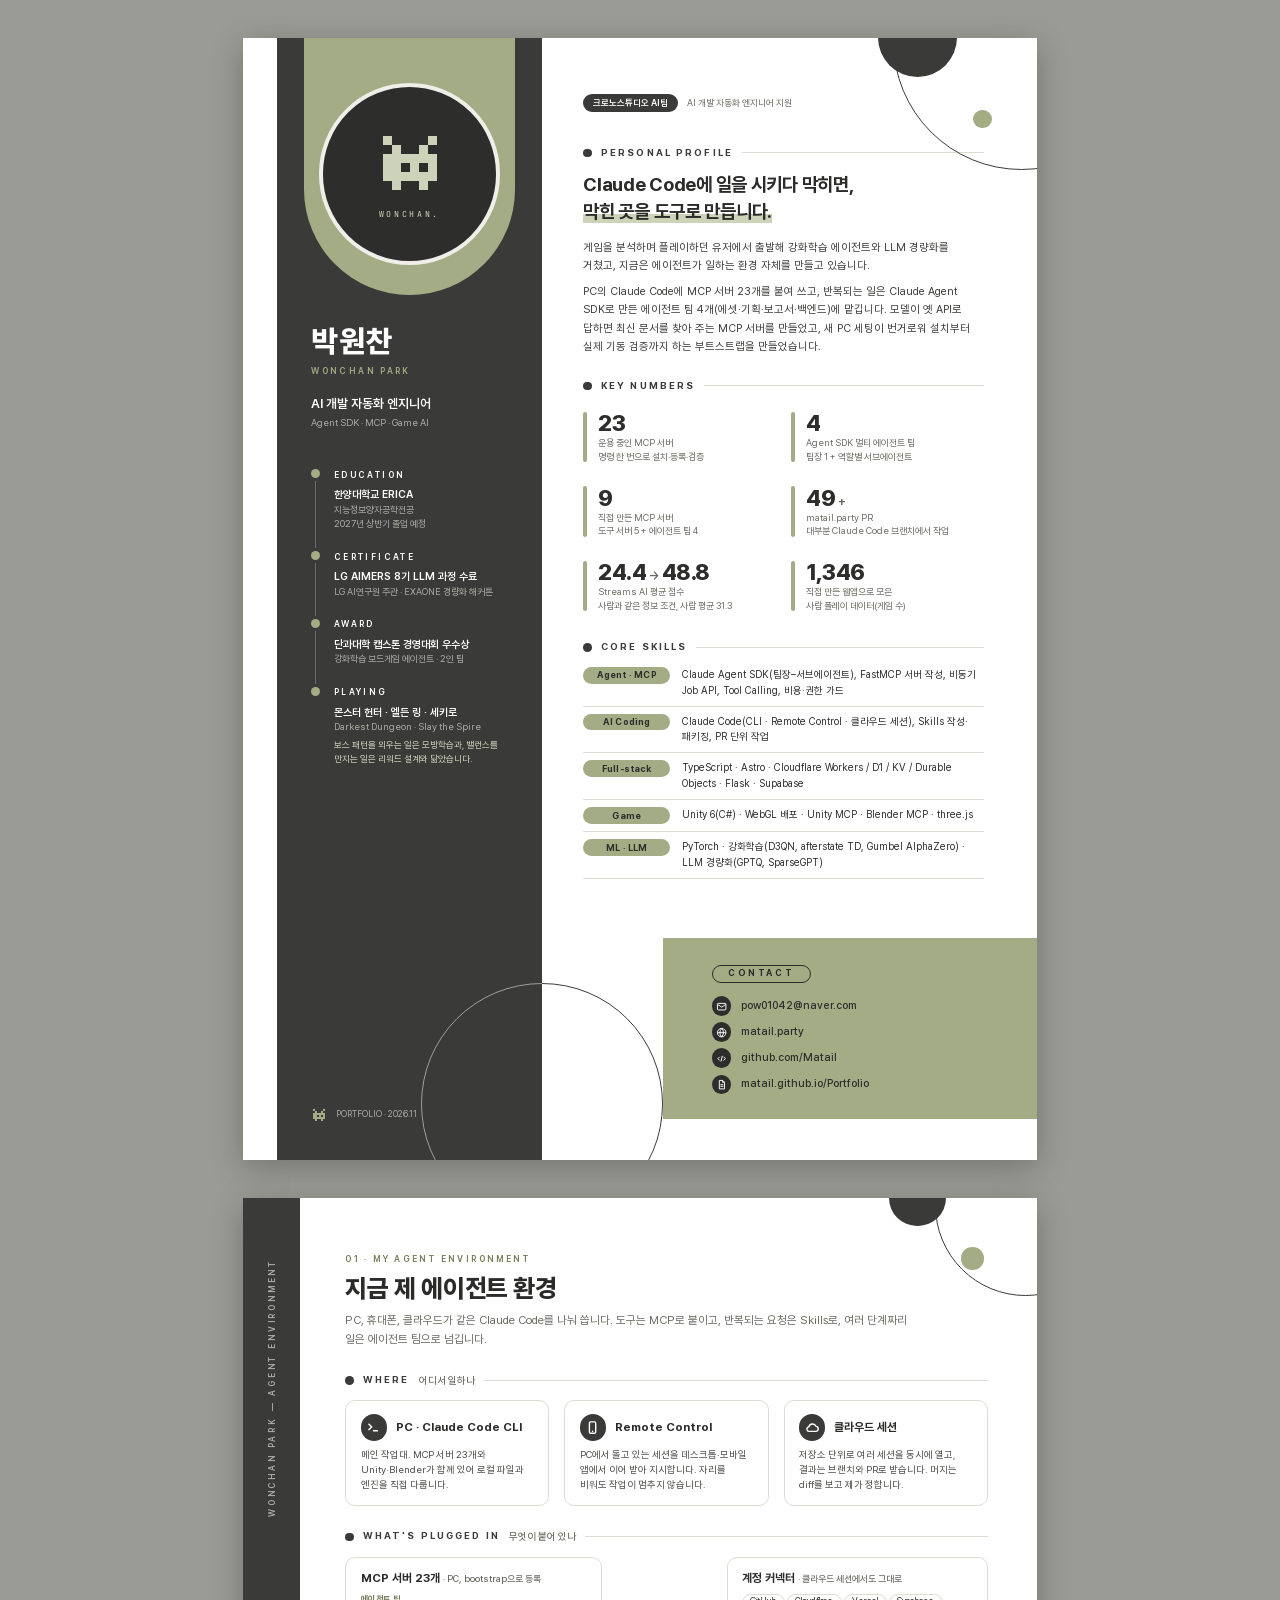
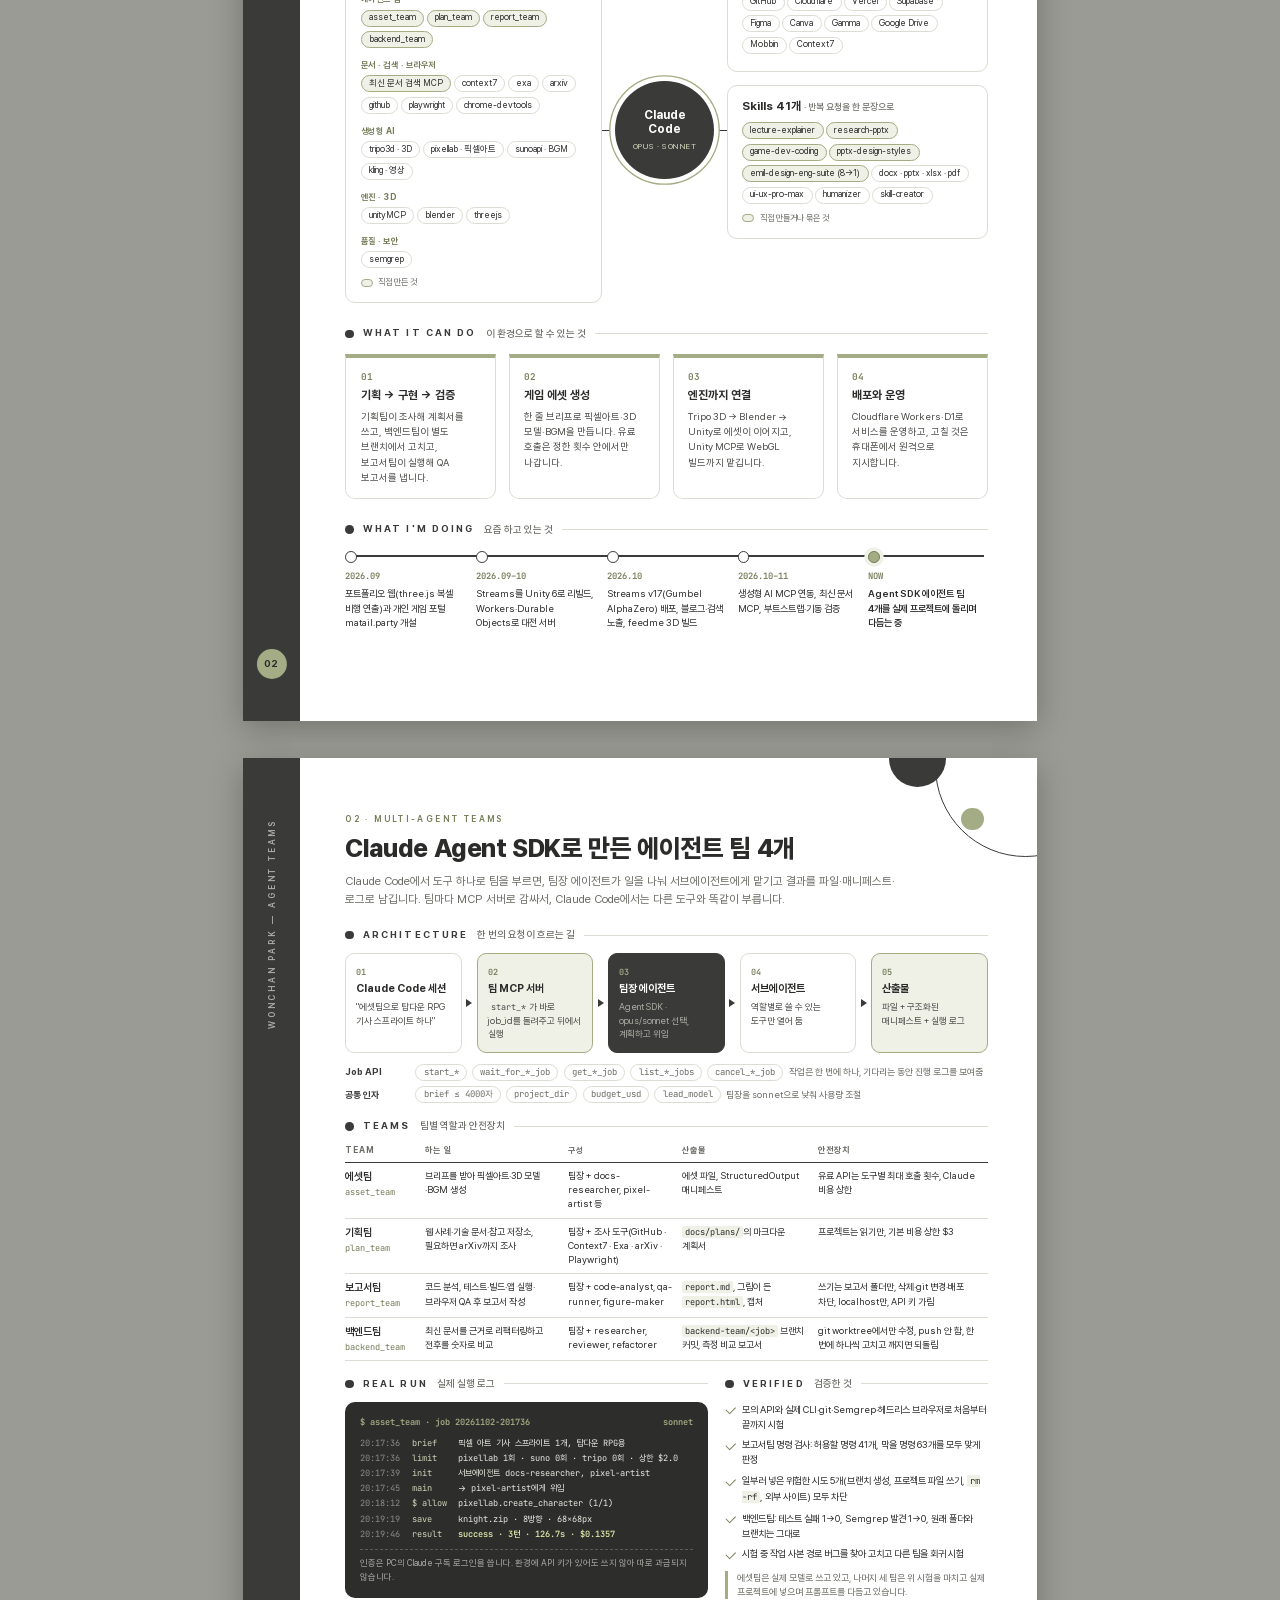
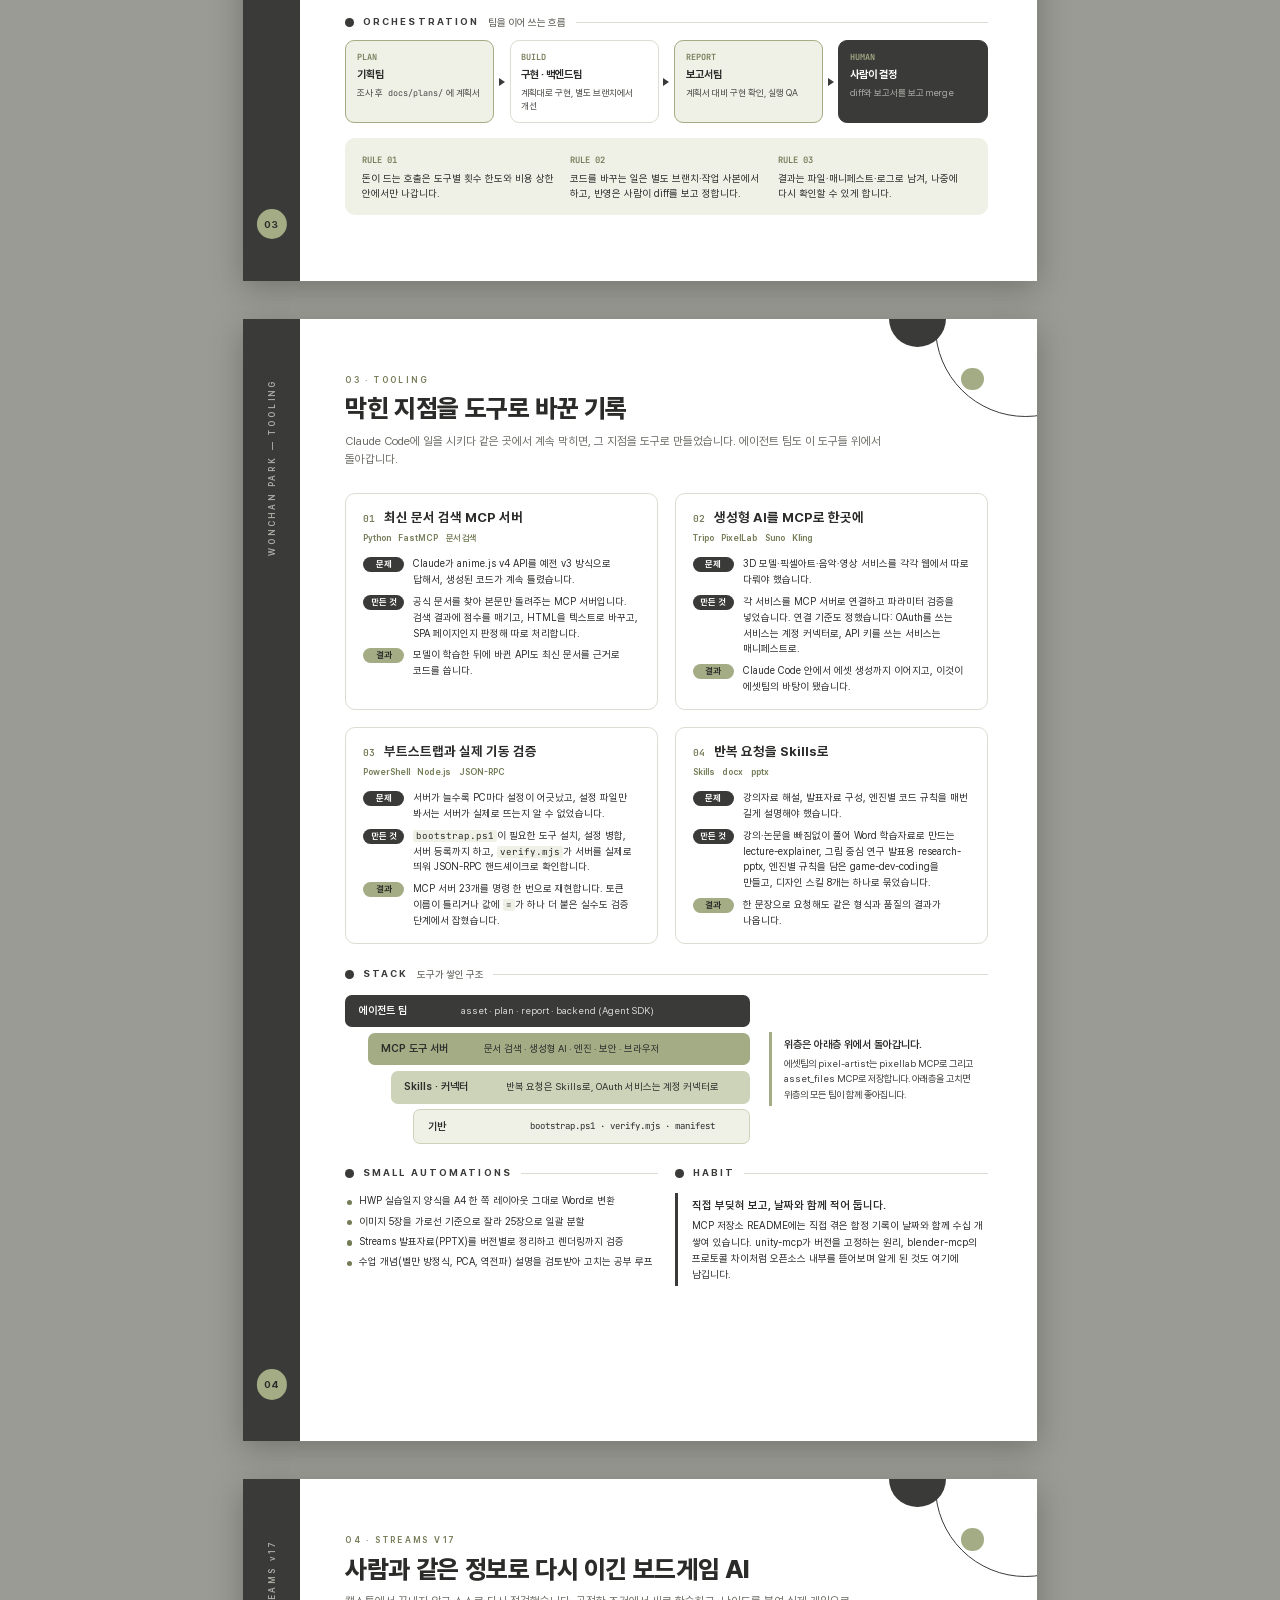
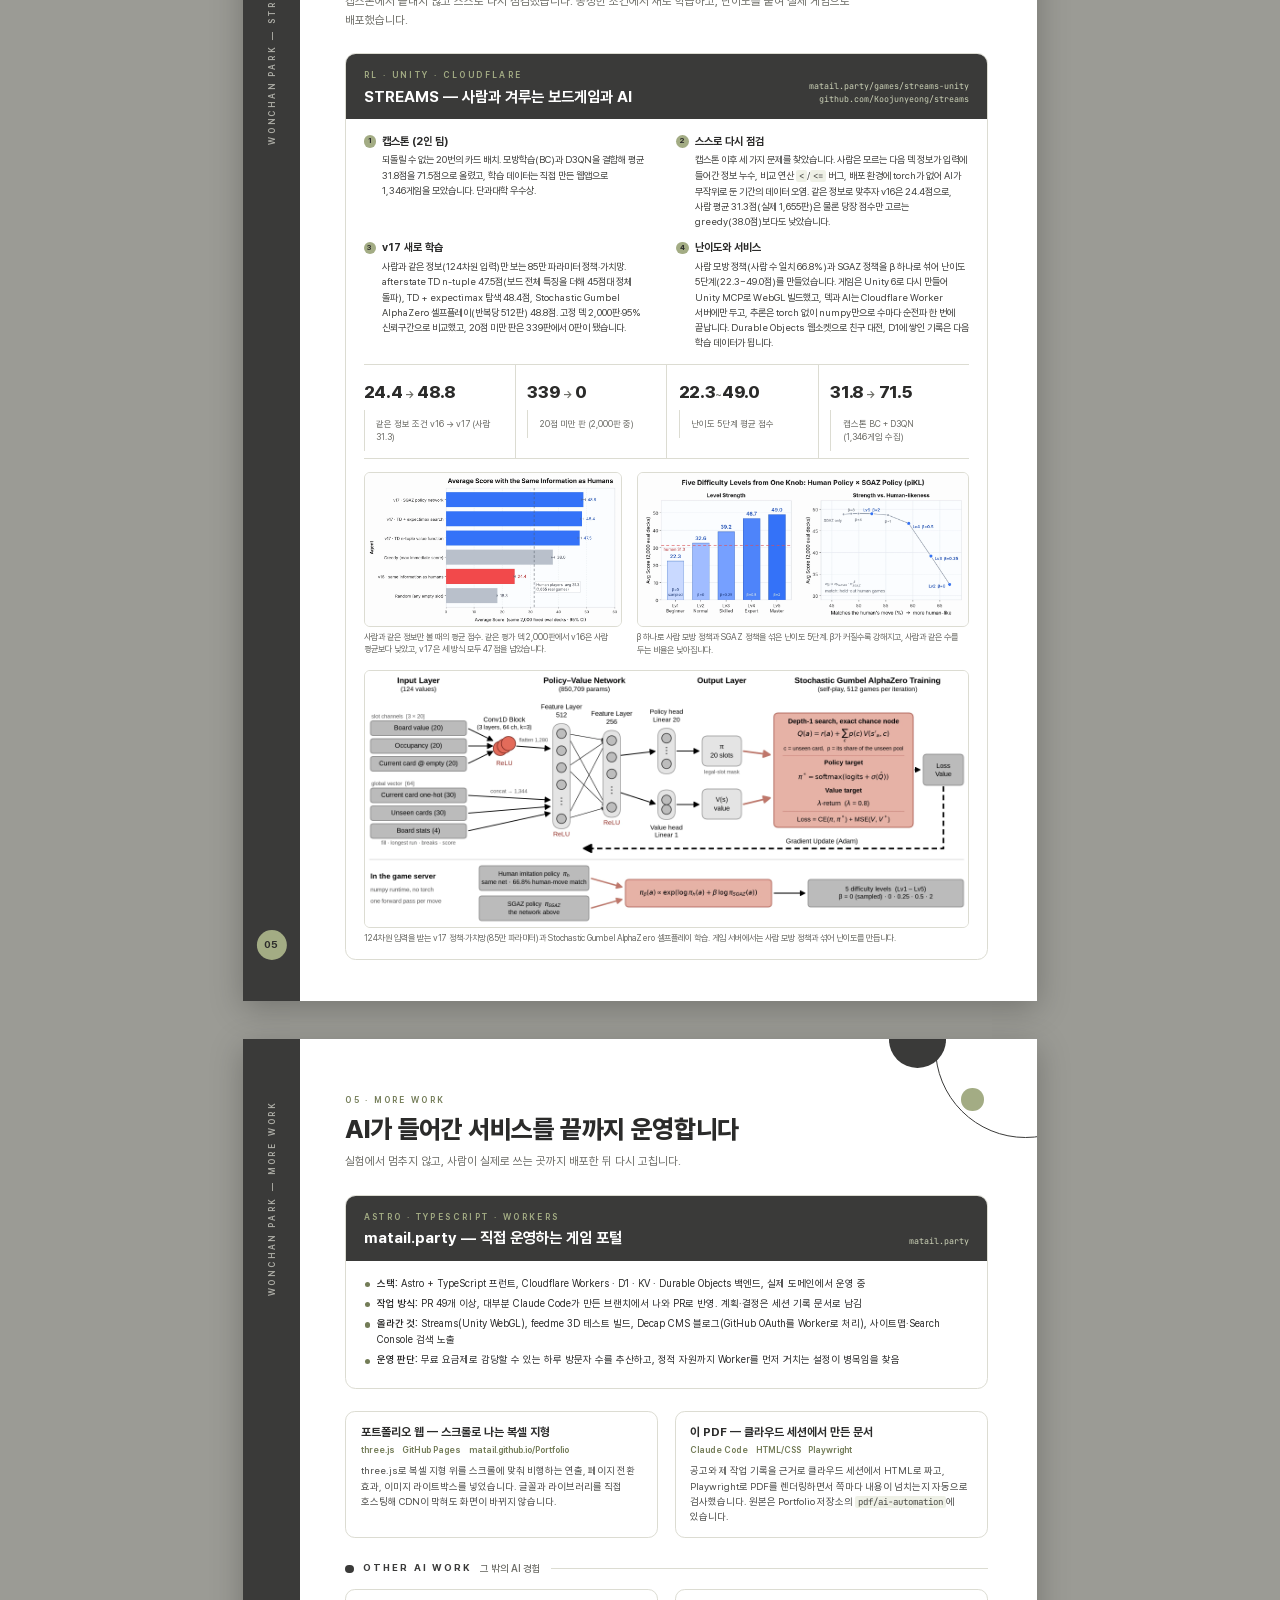
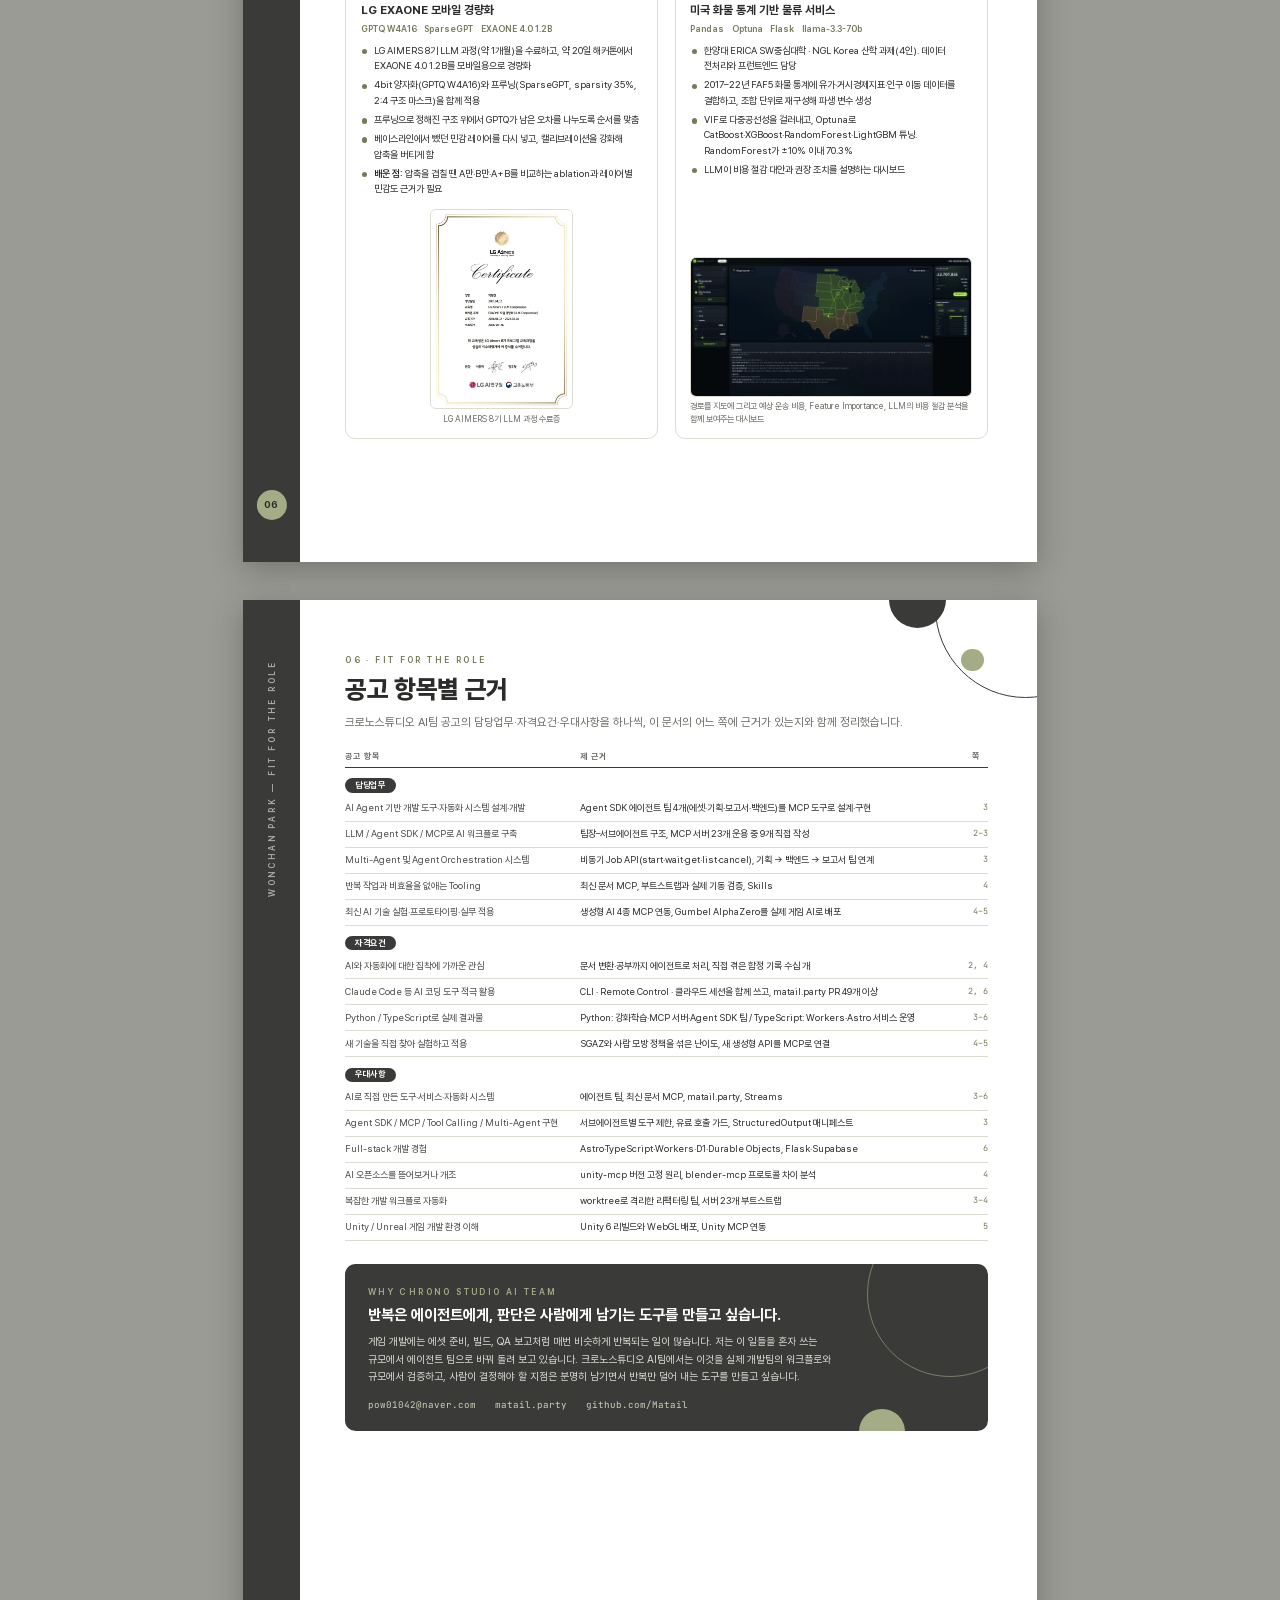
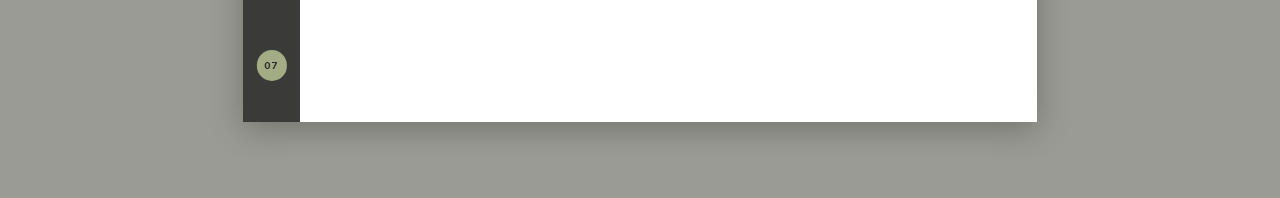
==== commit 12ad706c: "State the numpy runtime in the PDF's Streams deploy step The game server runs the v17 network with n" ====
--- a/pdf/ai-automation/index.html
+++ b/pdf/ai-automation/index.html
@@ -691,7 +691,7 @@
           <div class="step"><span class="sn">1</span><h5>캡스톤 (2인 팀)</h5><p>되돌릴 수 없는 20번의 카드 배치. 모방학습(BC)과 D3QN을 결합해 평균 31.8점을 71.5점으로 올렸고, 학습 데이터는 직접 만든 웹앱으로 1,346게임을 모았습니다. 단과대학 우수상.</p></div>
           <div class="step"><span class="sn">2</span><h5>스스로 다시 점검</h5><p>캡스톤 이후 세 가지 문제를 찾았습니다. 사람은 모르는 다음 덱 정보가 입력에 들어간 정보 누수, 비교 연산 <code>&lt;</code>/<code>&lt;=</code> 버그, 배포 환경에 torch가 없어 AI가 무작위로 둔 기간의 데이터 오염. 같은 정보로 맞추자 v16은 24.4점으로, 사람 평균 31.3점(실제 1,655판)은 물론 당장 점수만 고르는 greedy(38.0점)보다도 낮았습니다.</p></div>
           <div class="step"><span class="sn">3</span><h5>v17 새로 학습</h5><p>사람과 같은 정보(124차원 입력)만 보는 85만 파라미터 정책·가치망. afterstate TD n-tuple 47.5점(보드 전체 특징을 더해 45점대 정체 돌파), TD + expectimax 탐색 48.4점, Stochastic Gumbel AlphaZero 셀프플레이(반복당 512판) 48.8점. 고정 덱 2,000판·95% 신뢰구간으로 비교했고, 20점 미만 판은 339판에서 0판이 됐습니다.</p></div>
-          <div class="step"><span class="sn">4</span><h5>난이도와 서비스</h5><p>사람 모방 정책(사람 수 일치 66.8%)과 SGAZ 정책을 β 하나로 섞어 난이도 5단계(22.3~49.0점)를 만들었습니다. 게임은 Unity 6로 다시 만들어 Unity MCP로 WebGL 빌드했고, 덱과 AI는 서버에만 두어 torch 없이 수마다 순전파 한 번으로 둡니다. Durable Objects 웹소켓으로 친구 대전, D1에 쌓인 기록은 다음 학습 데이터가 됩니다.</p></div>
+          <div class="step"><span class="sn">4</span><h5>난이도와 서비스</h5><p>사람 모방 정책(사람 수 일치 66.8%)과 SGAZ 정책을 β 하나로 섞어 난이도 5단계(22.3~49.0점)를 만들었습니다. 게임은 Unity 6로 다시 만들어 Unity MCP로 WebGL 빌드했고, 덱과 AI는 Cloudflare Worker 서버에만 두고, 추론은 torch 없이 numpy만으로 수마다 순전파 한 번에 끝납니다. Durable Objects 웹소켓으로 친구 대전, D1에 쌓인 기록은 다음 학습 데이터가 됩니다.</p></div>
         </div>
         <div class="stats">
           <div><div class="n">24.4<small> → </small>48.8</div><div class="l">같은 정보 조건 v16 → v17 (사람 31.3)</div></div>
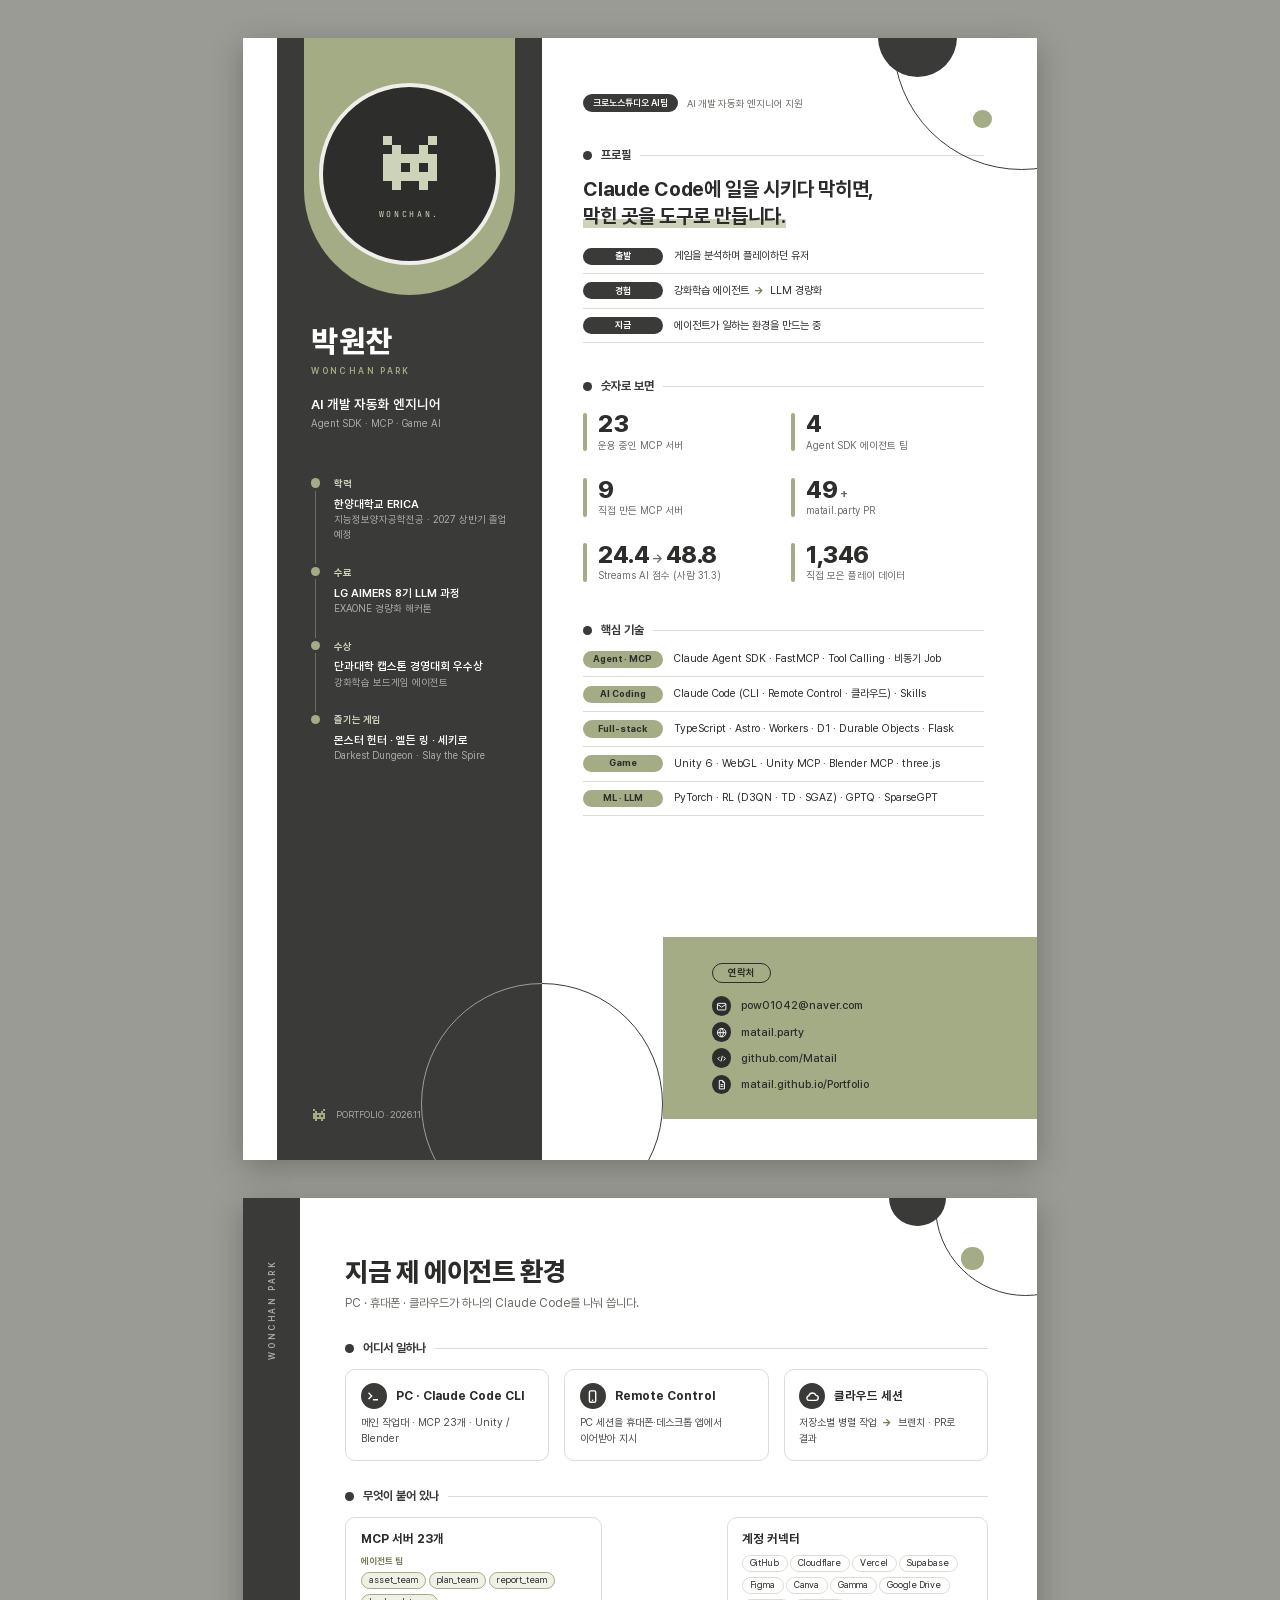
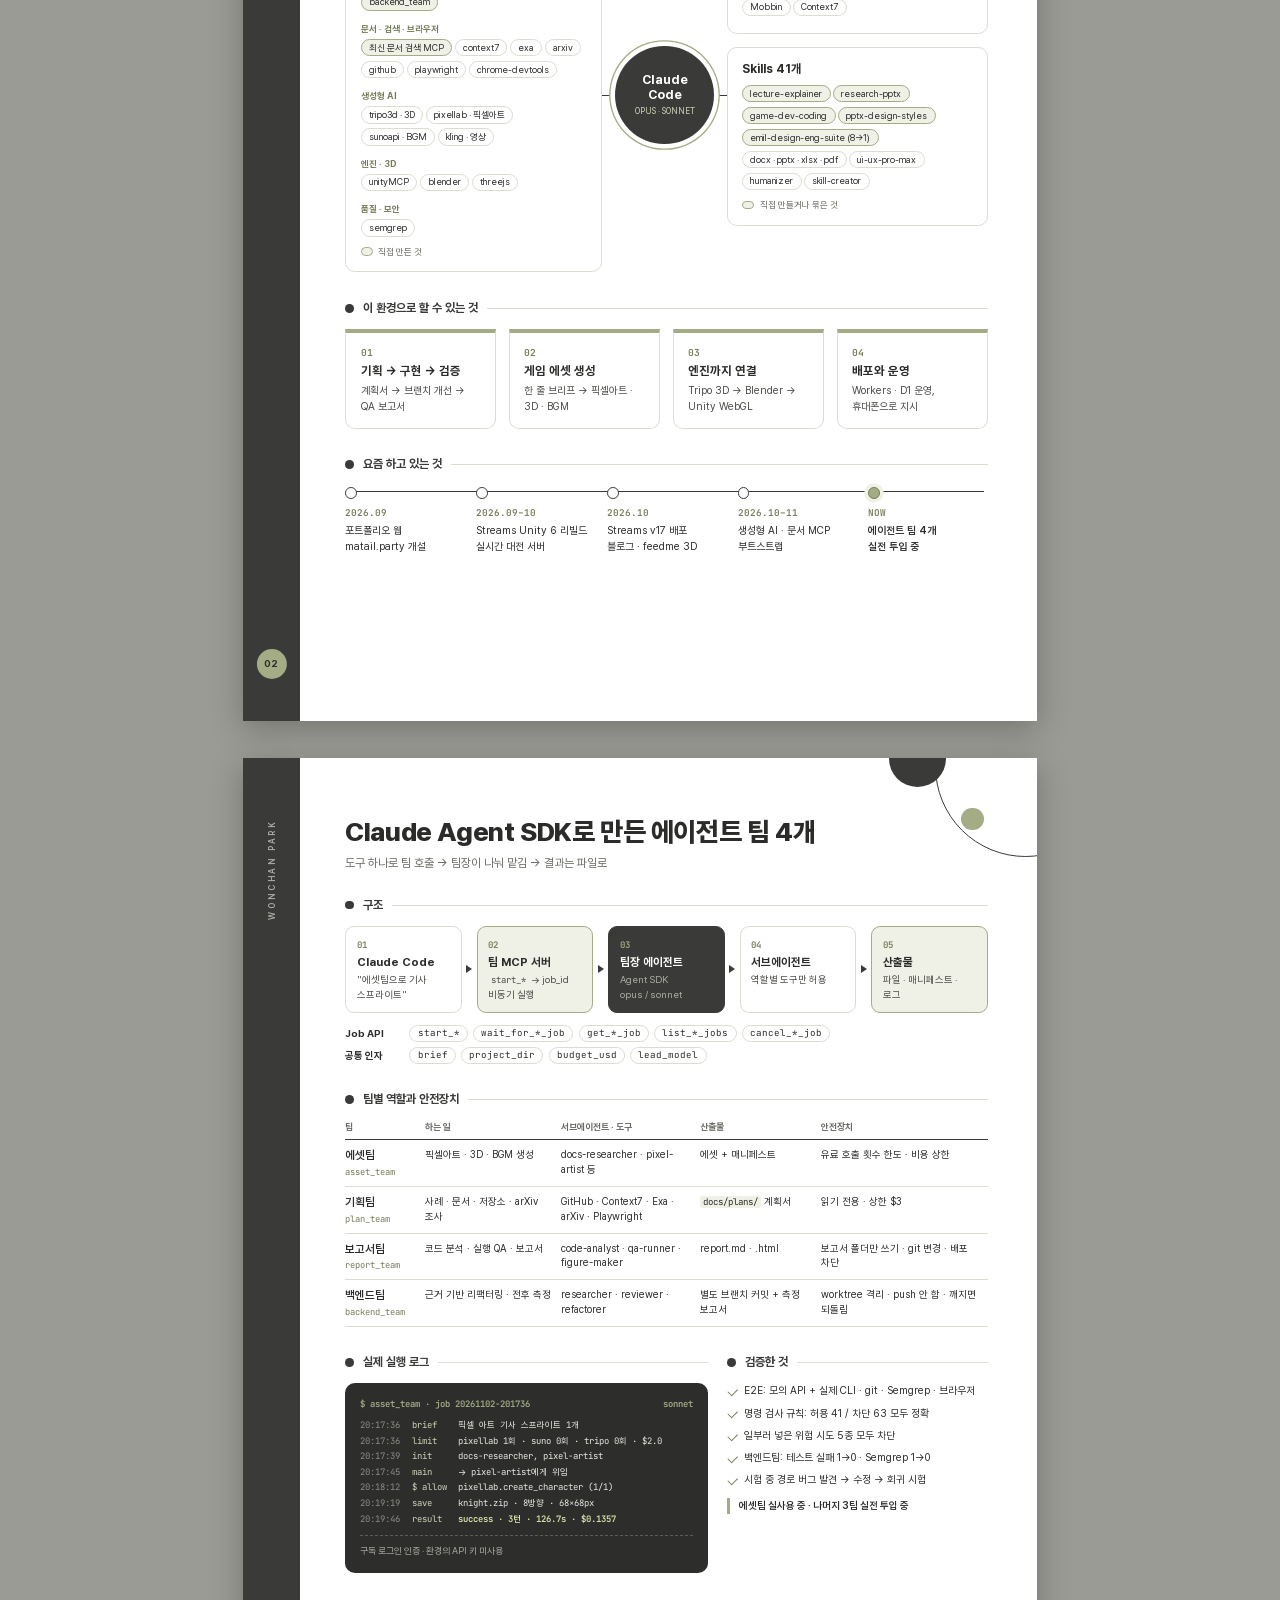
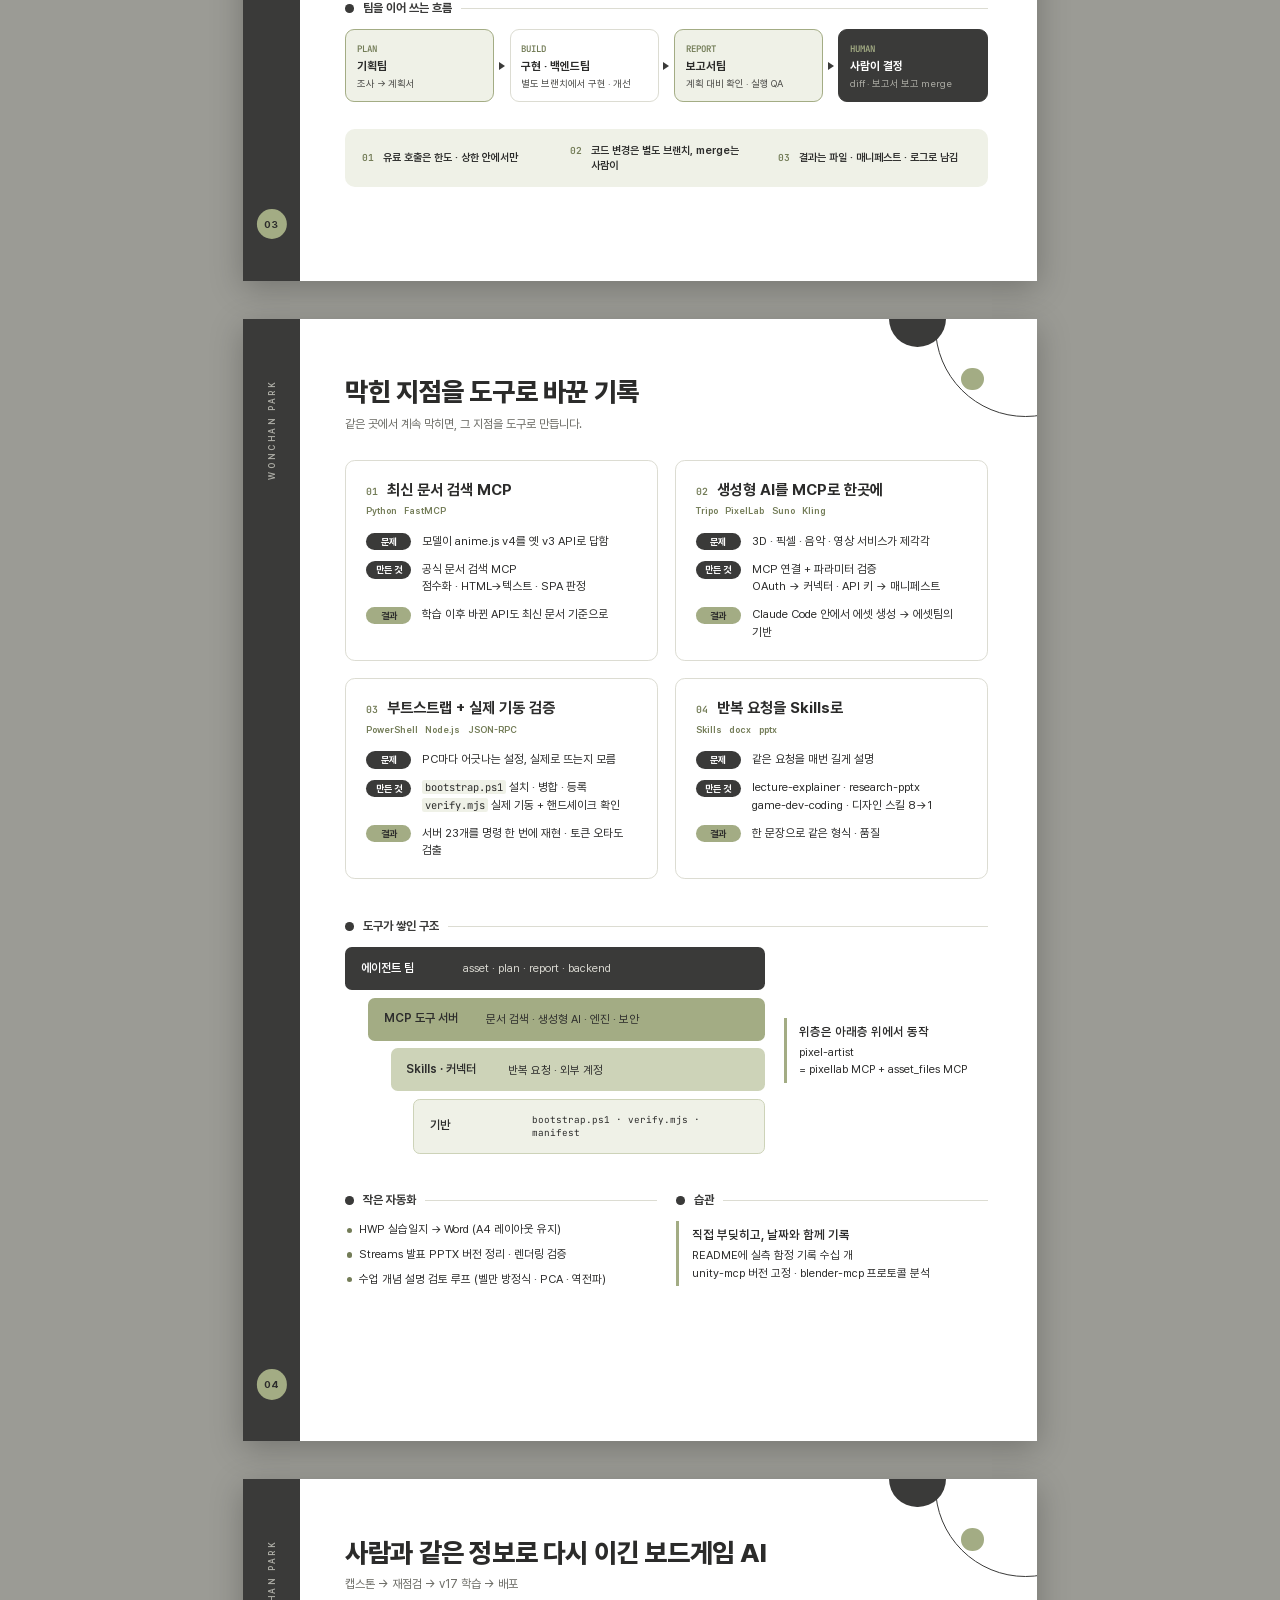
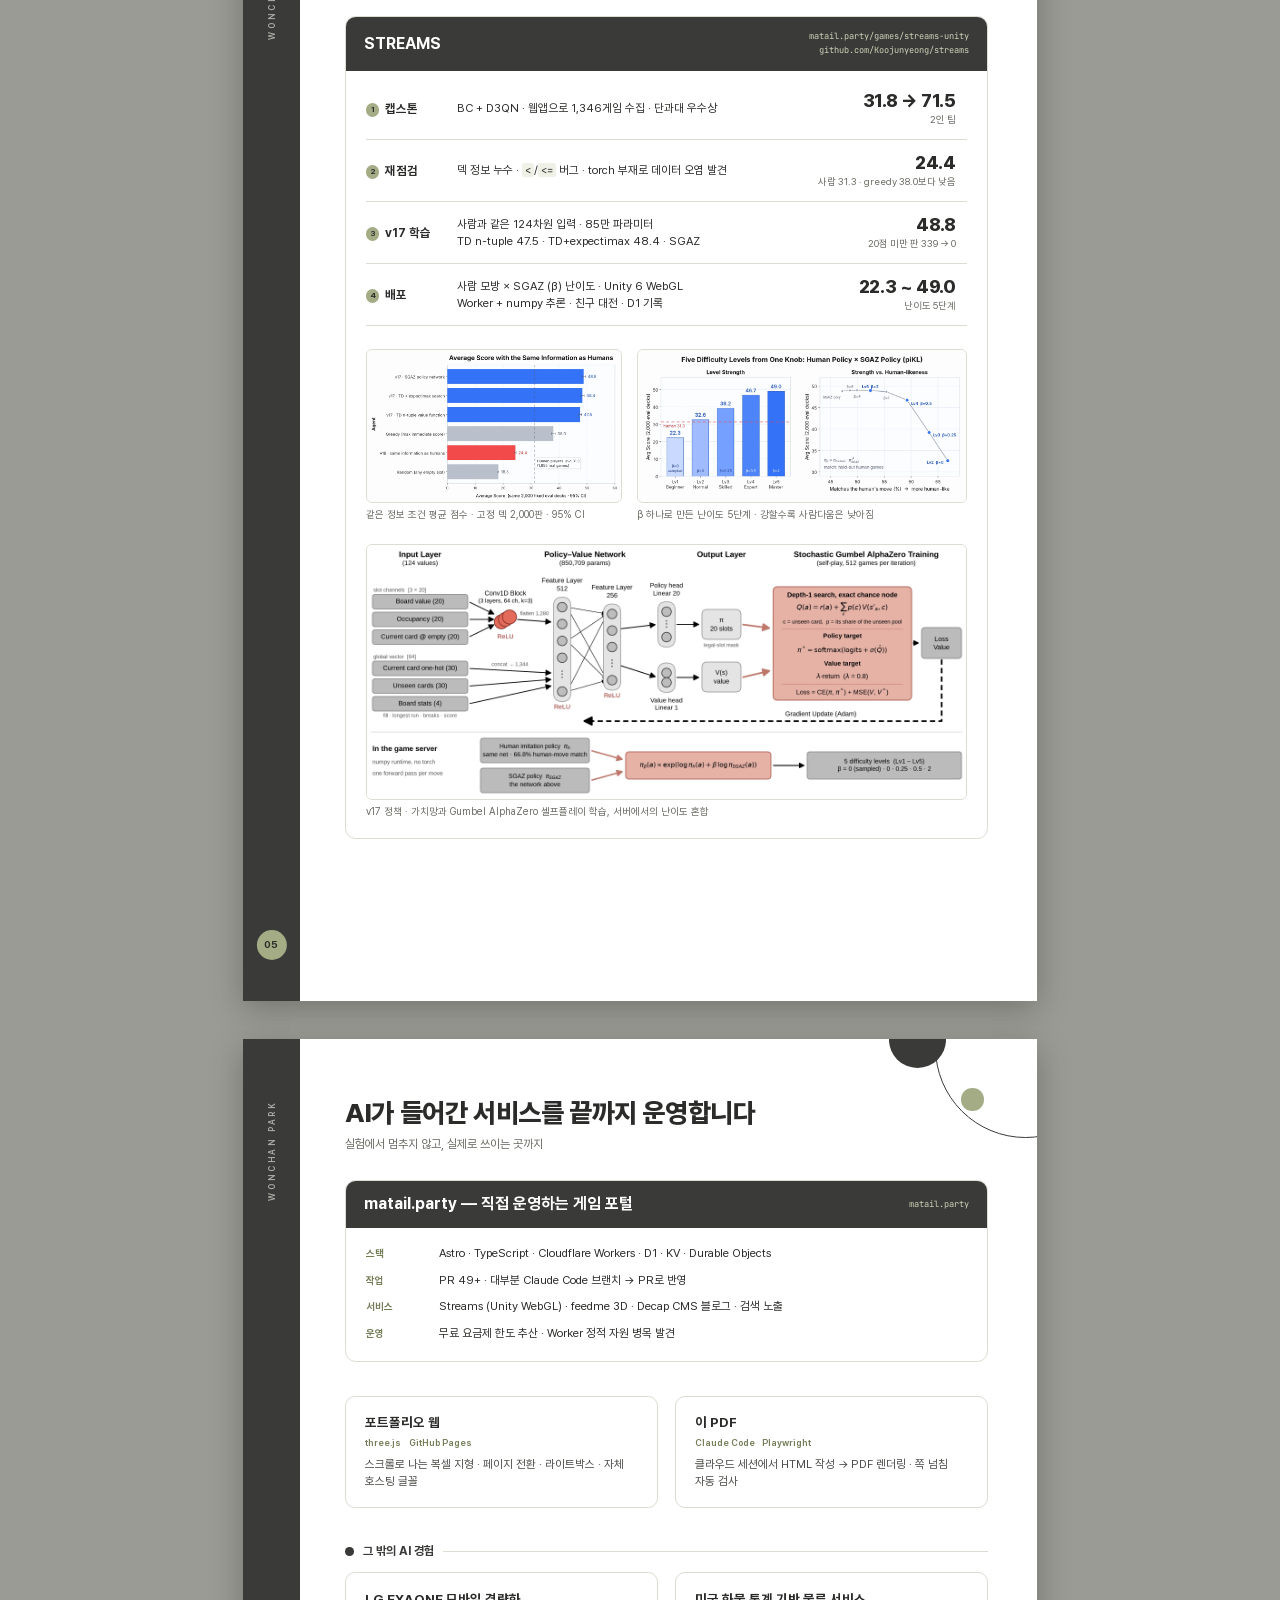
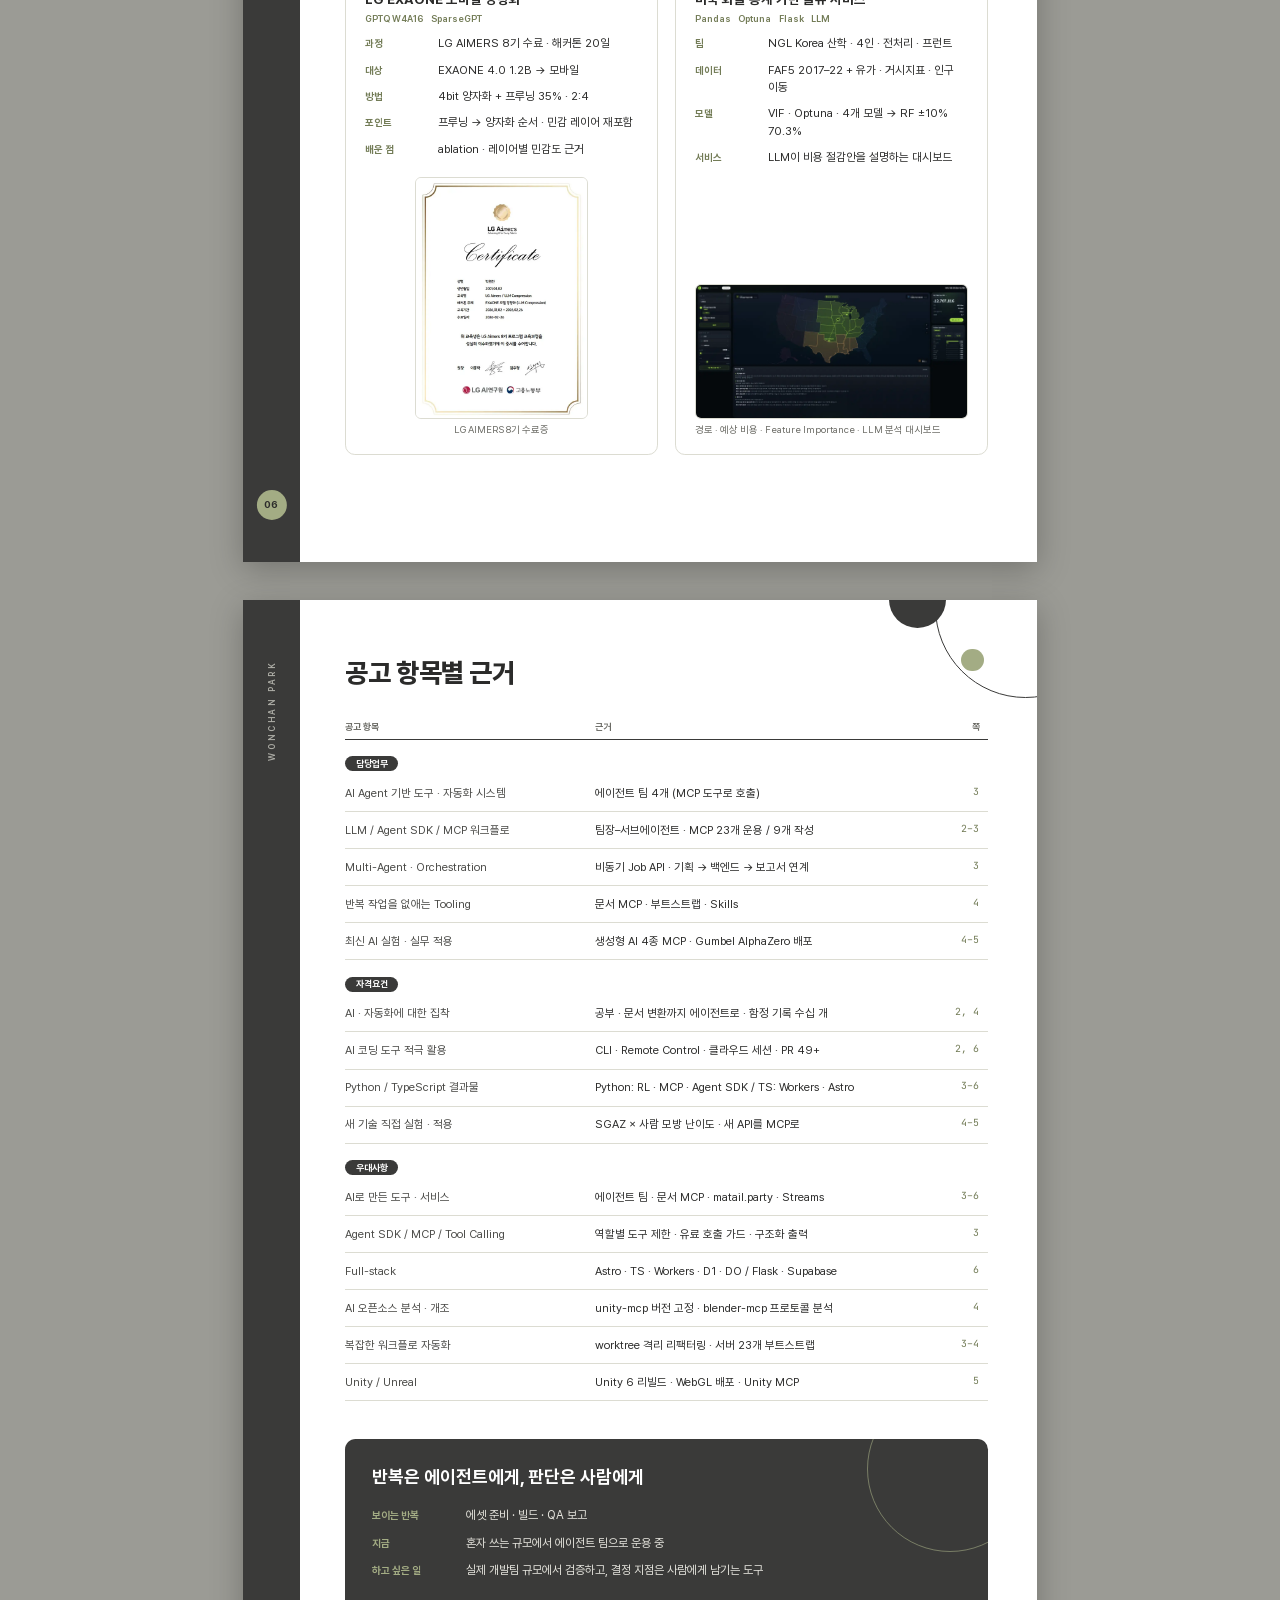
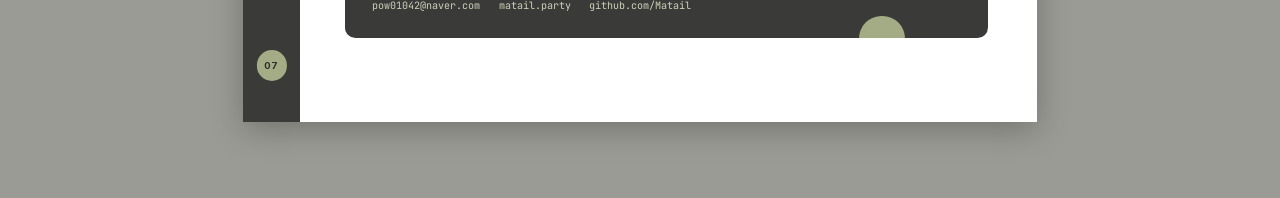
==== commit e54a5d7a: "Cut the PDF portfolio's text and drop the eyebrow labels Feedback: too much text to read, and the sm" ====
--- a/pdf/ai-automation/index.html
+++ b/pdf/ai-automation/index.html
@@ -22,7 +22,7 @@
 }
 *{box-sizing:border-box;margin:0;padding:0}
 html{background:#9b9b95}
-body{font-family:'Pretendard',system-ui,sans-serif;color:var(--ink);font-size:8.2pt;line-height:1.55;
+body{font-family:'Pretendard',system-ui,sans-serif;color:var(--ink);font-size:8.4pt;line-height:1.55;
   word-break:keep-all;overflow-wrap:break-word;-webkit-print-color-adjust:exact;print-color-adjust:exact}
 b,strong{font-weight:600}
 .page{width:210mm;height:297mm;position:relative;overflow:hidden;background:var(--paper);break-after:page}
@@ -30,24 +30,28 @@
 @media screen{body{padding:10mm 0}.page{margin:0 auto 10mm;box-shadow:0 2mm 8mm rgba(0,0,0,.25)}}
 
 .mono{font-family:'JBM','Pretendard',monospace}
-.mono,code,.code,.log,.time .d,.k,.no{font-variant-ligatures:none;font-feature-settings:"calt" 0,"liga" 0}
-.en{font-size:6.4pt;letter-spacing:.28em;text-transform:uppercase;font-weight:600}
+.mono,code,.log,.time .d,.num-k,.no{font-variant-ligatures:none;font-feature-settings:"calt" 0,"liga" 0}
 .ring{position:absolute;border:.32mm solid var(--char);border-radius:50%;pointer-events:none}
 .disc{position:absolute;border-radius:50%;pointer-events:none}
 .muted{color:var(--mute)}
-
-/* section heading: dot + tracked label + hairline (the resume-sheet motif) */
-.sh{display:flex;align-items:center;gap:2.4mm;margin-bottom:3.2mm}
+.ar-i{color:var(--sage-d);font-weight:700;margin:0 .6mm}
+
+/* section heading: dot + one Korean label + hairline */
+.sh{display:flex;align-items:center;gap:2.4mm;margin-bottom:3mm}
 .sh .dot{width:2.3mm;height:2.3mm;border-radius:50%;background:var(--char);flex:none}
-.sh .t{font-size:7.2pt;letter-spacing:.22em;font-weight:700;color:var(--char);white-space:nowrap}
-.sh .ko{font-size:7.6pt;color:var(--mute);font-weight:500;white-space:nowrap}
+.sh .t{font-size:9pt;font-weight:700;color:var(--char);white-space:nowrap}
 .sh .rule{flex:1;height:.25mm;background:var(--line)}
 
-.chip{display:inline-block;border:.25mm solid var(--line);border-radius:99mm;padding:.15mm 1.9mm;font-size:6.7pt;
+.chip{display:inline-block;border:.25mm solid var(--line);border-radius:99mm;padding:.15mm 1.9mm;font-size:6.9pt;
   margin:0 .7mm 1.1mm 0;background:#fff;line-height:1.55;white-space:nowrap}
 .chip.own{background:var(--sage-p);border-color:var(--sage)}
-.tag{display:inline-block;font-size:6.5pt;color:var(--sage-d);font-weight:600;margin-right:2mm}
-code,.code{font-family:'JBM',monospace;font-size:.92em;background:var(--sage-p);padding:0 .8mm;border-radius:.6mm}
+.tag{display:inline-block;font-size:6.8pt;color:var(--sage-d);font-weight:600;margin-right:2mm}
+code{font-family:'JBM',monospace;font-size:.9em;background:var(--sage-p);padding:0 .8mm;border-radius:.6mm}
+
+/* key–value rows: the main way text is structured */
+.kv{display:grid;grid-template-columns:var(--kw,14mm) 1fr;gap:1.5mm 3mm;align-items:baseline}
+.kv dt{font-size:7pt;font-weight:700;color:var(--sage-d);white-space:nowrap}
+.kv dd{font-size:7.9pt;line-height:1.5}
 
 /* ---------- inner page frame ---------- */
 .rail{position:absolute;left:0;top:0;bottom:0;width:15mm;background:var(--char)}
@@ -55,15 +59,19 @@
   color:var(--side-mute);font-size:6.2pt;letter-spacing:.34em;font-weight:600;white-space:nowrap}
 .rail .pn{position:absolute;left:50%;bottom:11mm;transform:translateX(-50%);width:8mm;height:8mm;border-radius:50%;
   background:var(--sage);color:var(--char-2);display:grid;place-items:center;font-weight:700;font-size:7.4pt}
-.body{position:absolute;left:15mm;right:0;top:0;bottom:0;padding:14mm 13mm 11mm 12mm}
-.ph{position:relative;margin-bottom:6.5mm;max-width:150mm}
-.ph .en{color:var(--sage-d)}
-.ph h2{font-size:19pt;font-weight:800;letter-spacing:-.015em;line-height:1.25;margin-top:1.3mm}
-.ph .lead{color:var(--mute);margin-top:1.8mm;font-size:8.6pt;line-height:1.6}
+.body{position:absolute;left:15mm;right:0;top:0;bottom:0;padding:15mm 13mm 11mm 12mm}
+.ph{position:relative;margin-bottom:7mm;max-width:150mm}
+.ph h2{font-size:20pt;font-weight:800;letter-spacing:-.015em;line-height:1.25}
+.ph .lead{color:var(--mute);margin-top:1.6mm;font-size:9pt}
 .deco-a{width:48mm;height:48mm;right:-21mm;top:-22mm}
 .deco-b{width:15mm;height:15mm;right:24mm;top:-7.5mm;background:var(--char)}
 .deco-c{width:6mm;height:6mm;right:14mm;top:13mm;background:var(--sage)}
-.gap{height:6mm}
+.gap{height:7mm}
+.card{border:.28mm solid var(--line);border-radius:2.6mm;padding:3.4mm 3.8mm;background:#fff}
+.card h4{font-size:9.2pt;font-weight:700;line-height:1.35}
+.card p{font-size:7.9pt;color:#4a4a47;line-height:1.5}
+.ico{width:7mm;height:7mm;border-radius:50%;background:var(--char);display:grid;place-items:center;flex:none}
+.ico svg{width:4mm;height:4mm}
 
 /* ================= PAGE 1 ================= */
 .p1 .side{position:absolute;left:9mm;top:0;bottom:0;width:70mm;background:var(--char);color:var(--side-ink);overflow:hidden;z-index:2}
@@ -74,42 +82,40 @@
 .p1 .avatar .mono{font-size:6.2pt;letter-spacing:.32em;color:var(--sage-l)}
 .p1 .who{position:absolute;left:9mm;right:9mm;top:76mm}
 .p1 .who h1{font-size:23pt;font-weight:800;color:#fff;letter-spacing:.02em;line-height:1.1}
-.p1 .who .en{color:var(--sage);margin-top:1.6mm;display:block}
-.p1 .who .role{margin-top:4.2mm;font-size:9.6pt;font-weight:600;color:#fff}
-.p1 .who .role-sub{font-size:7.3pt;color:var(--side-mute);margin-top:.4mm}
-.p1 .tl{position:absolute;left:9mm;right:8mm;top:114mm}
-.p1 .tl section{position:relative;padding-left:6mm;padding-bottom:5.2mm}
-.p1 .tl section::before{content:"";position:absolute;left:1.05mm;top:2.6mm;bottom:0;width:.25mm;background:#6c6c67}
+.p1 .who .en{font-size:6.4pt;letter-spacing:.28em;font-weight:600;color:var(--sage);margin-top:1.6mm;display:block}
+.p1 .who .role{margin-top:4.2mm;font-size:10pt;font-weight:600;color:#fff}
+.p1 .who .role-sub{font-size:7.6pt;color:var(--side-mute);margin-top:.4mm}
+.p1 .tl{position:absolute;left:9mm;right:8mm;top:116mm}
+.p1 .tl section{position:relative;padding-left:6mm;padding-bottom:6mm}
+.p1 .tl section::before{content:"";position:absolute;left:1.05mm;top:2.8mm;bottom:0;width:.25mm;background:#6c6c67}
 .p1 .tl section:last-child::before{display:none}
-.p1 .tl h3{color:#fff;margin-bottom:1.4mm;position:relative;font-size:6.4pt}
-.p1 .tl h3::before{content:"";position:absolute;left:-6mm;top:.2mm;width:2.4mm;height:2.4mm;border-radius:50%;background:var(--sage);box-shadow:0 0 0 .8mm var(--char)}
-.p1 .tl b{display:block;font-weight:600;font-size:8pt;color:#fff;line-height:1.45}
-.p1 .tl span{display:block;font-size:7.1pt;color:var(--side-mute);line-height:1.5}
-.p1 .tl .note{margin-top:1mm;color:var(--sage-l);font-size:6.9pt}
+.p1 .tl h3{color:var(--sage-l);margin-bottom:1.2mm;position:relative;font-size:7.4pt;font-weight:700}
+.p1 .tl h3::before{content:"";position:absolute;left:-6mm;top:.6mm;width:2.4mm;height:2.4mm;border-radius:50%;background:var(--sage);box-shadow:0 0 0 .8mm var(--char)}
+.p1 .tl b{display:block;font-weight:600;font-size:8.4pt;color:#fff;line-height:1.45}
+.p1 .tl span{display:block;font-size:7.5pt;color:var(--side-mute);line-height:1.5}
 .p1 .side .ring{border-color:rgba(239,238,232,.55)}
-.p1 .side-foot{position:absolute;left:9mm;right:9mm;bottom:10mm;display:flex;align-items:center;gap:2.4mm;color:var(--side-mute);font-size:6.6pt}
+.p1 .side-foot{position:absolute;left:9mm;right:9mm;bottom:10mm;display:flex;align-items:center;gap:2.4mm;color:var(--side-mute);font-size:6.8pt}
 .p1 .side-foot svg{width:4.2mm;height:4.2mm}
 
 .p1 main{position:absolute;left:79mm;right:0;top:0;bottom:0;padding:15mm 14mm 0 11mm}
-.p1 .kicker{display:flex;align-items:center;gap:2.4mm;font-size:7pt;color:var(--mute);margin-bottom:9mm}
-.p1 .kicker .pill{background:var(--char);color:#fff;border-radius:99mm;padding:.4mm 2.6mm;font-weight:600;font-size:6.8pt}
-.p1 .headline{font-size:14.2pt;font-weight:700;line-height:1.38;letter-spacing:-.015em;margin-bottom:3.4mm}
+.p1 .kicker{display:flex;align-items:center;gap:2.4mm;font-size:7.4pt;color:var(--mute);margin-bottom:9mm}
+.p1 .kicker .pill{background:var(--char);color:#fff;border-radius:99mm;padding:.4mm 2.6mm;font-weight:600;font-size:7pt}
+.p1 .headline{font-size:15pt;font-weight:700;line-height:1.38;letter-spacing:-.015em;margin-bottom:4.4mm}
 .p1 .headline em{font-style:normal;background:linear-gradient(transparent 62%,var(--sage-l) 62%)}
-.p1 .intro{font-size:8.3pt;line-height:1.68;color:#3b3b39}
-.p1 .intro + .intro{margin-top:1.8mm}
-.p1 .nums{display:grid;grid-template-columns:1fr 1fr;gap:3.2mm 4mm}
-.p1 .num{position:relative;padding:1.2mm 0 1.2mm 4mm}
-.p1 .num::before{content:"";position:absolute;left:0;top:1.6mm;bottom:1.6mm;width:1mm;border-radius:1mm;background:var(--sage)}
-.p1 .num .n{font-size:17pt;font-weight:800;letter-spacing:-.02em;line-height:1.15;color:var(--char-2)}
-.p1 .num .n small{font-size:9pt;font-weight:600;color:var(--mute);margin:0 .6mm}
-.p1 .num .l{font-size:7.1pt;color:var(--mute);line-height:1.45}
-.p1 .skills .row{display:grid;grid-template-columns:23mm 1fr;align-items:start;gap:3mm;padding:1.9mm 0;border-bottom:.25mm solid var(--line)}
-.p1 .skills .row:first-child{padding-top:0}
-.p1 .skills .lab{background:var(--sage);color:var(--char-2);border-radius:99mm;font-size:6.8pt;font-weight:700;text-align:center;padding:.35mm 0;letter-spacing:.02em}
-.p1 .skills .txt{font-size:7.6pt;line-height:1.55}
+.p1 .rows .row{display:grid;grid-template-columns:21mm 1fr;align-items:center;gap:3mm;padding:1.7mm 0;border-bottom:.25mm solid var(--line)}
+.p1 .rows .row:first-child{padding-top:0}
+.p1 .rows .lab{background:var(--sage);color:var(--char-2);border-radius:99mm;font-size:7pt;font-weight:700;text-align:center;padding:.35mm 0}
+.p1 .rows.dark .lab{background:var(--char);color:#fff}
+.p1 .rows .txt{font-size:8.1pt;line-height:1.5}
+.p1 .nums{display:grid;grid-template-columns:1fr 1fr;gap:3.4mm 4mm}
+.p1 .num{position:relative;padding:.8mm 0 .8mm 4mm}
+.p1 .num::before{content:"";position:absolute;left:0;top:1.4mm;bottom:1.4mm;width:1mm;border-radius:1mm;background:var(--sage)}
+.p1 .num .n{font-size:18pt;font-weight:800;letter-spacing:-.02em;line-height:1.15;color:var(--char-2)}
+.p1 .num .n small{font-size:9.5pt;font-weight:600;color:var(--mute);margin:0 .6mm}
+.p1 .num .l{font-size:7.6pt;color:var(--mute)}
 .p1 .contact{position:absolute;right:0;bottom:11mm;width:99mm;background:var(--sage);padding:7mm 10mm 6.5mm 13mm;z-index:3}
-.p1 .contact .lab{display:inline-block;border:.3mm solid var(--char-2);border-radius:99mm;padding:.3mm 4mm;font-size:6.6pt;letter-spacing:.3em;font-weight:700;margin-bottom:3.6mm}
-.p1 .contact li{list-style:none;display:flex;align-items:center;gap:2.6mm;font-size:8pt;font-weight:500;color:var(--char-2);margin-bottom:1.7mm}
+.p1 .contact .lab{display:inline-block;border:.3mm solid var(--char-2);border-radius:99mm;padding:.3mm 4mm;font-size:7.4pt;font-weight:700;margin-bottom:3.6mm}
+.p1 .contact li{list-style:none;display:flex;align-items:center;gap:2.6mm;font-size:8.4pt;font-weight:500;color:var(--char-2);margin-bottom:1.7mm}
 .p1 .contact li:last-child{margin-bottom:0}
 .p1 .contact i{width:5.2mm;height:5.2mm;border-radius:50%;background:var(--char-2);display:grid;place-items:center;flex:none}
 .p1 .contact i svg{width:3mm;height:3mm}
@@ -118,166 +124,198 @@
 
 /* ================= PAGE 2 ================= */
 .surf{display:grid;grid-template-columns:repeat(3,1fr);gap:4mm}
-.card{border:.28mm solid var(--line);border-radius:2.6mm;padding:3.4mm 3.8mm;background:#fff}
-.card h4{font-size:8.8pt;font-weight:700;line-height:1.35}
-.card p{font-size:7.4pt;color:#4a4a47;line-height:1.55}
-.ico{width:7mm;height:7mm;border-radius:50%;background:var(--char);display:grid;place-items:center;flex:none}
-.ico svg{width:4mm;height:4mm}
 .surf .card .top{display:flex;align-items:center;gap:2.4mm;margin-bottom:1.6mm}
 .hub{display:grid;grid-template-columns:68mm 26mm 1fr;gap:3.5mm;align-items:stretch}
 .hub .grp{margin-top:1.8mm}
-.hub .grp .gl{font-size:6.4pt;font-weight:700;color:var(--sage-d);letter-spacing:.06em;margin-bottom:.7mm}
+.hub .grp .gl{font-size:6.8pt;font-weight:700;color:var(--sage-d);margin-bottom:.7mm}
 .hub .core{position:relative;display:flex;align-items:center;justify-content:center}
 .hub .core::before{content:"";position:absolute;left:-3.5mm;right:-3.5mm;top:50%;height:.3mm;background:var(--char)}
 .hub .core .c{position:relative;width:26mm;height:26mm;border-radius:50%;background:var(--char);color:#fff;
   display:flex;flex-direction:column;align-items:center;justify-content:center;box-shadow:0 0 0 1.2mm #fff,0 0 0 1.55mm var(--sage)}
-.hub .core .c b{font-size:9pt;font-weight:700;line-height:1.2;text-align:center}
-.hub .core .c span{font-size:6pt;color:var(--sage-l);margin-top:.8mm;letter-spacing:.06em}
+.hub .core .c b{font-size:9.4pt;font-weight:700;line-height:1.2;text-align:center}
+.hub .core .c span{font-size:6.2pt;color:var(--sage-l);margin-top:.8mm}
 .hub .right{display:flex;flex-direction:column;gap:3.5mm}
-.legend{font-size:6.5pt;color:var(--mute);display:flex;align-items:center;gap:1.4mm;margin-top:1mm}
+.legend{font-size:6.8pt;color:var(--mute);display:flex;align-items:center;gap:1.4mm;margin-top:1mm}
 .legend i{display:inline-block;width:3.2mm;height:2.2mm;border-radius:99mm;background:var(--sage-p);border:.25mm solid var(--sage)}
 .cando{display:grid;grid-template-columns:repeat(4,1fr);gap:3.5mm}
 .cando .card{border-top:1.1mm solid var(--sage);border-radius:0 0 2.6mm 2.6mm;padding-top:3mm}
-.cando .k{font-family:'JBM',monospace;font-size:7pt;color:var(--sage-d);font-weight:600}
-.cando h4{margin:.6mm 0 1.2mm}
+.num-k{font-family:'JBM',monospace;font-size:7.2pt;color:var(--sage-d);font-weight:600}
+.cando h4{margin:.4mm 0 1mm}
 .time{position:relative;display:grid;grid-template-columns:repeat(5,1fr);gap:3mm;padding-top:5mm}
 .time::before{content:"";position:absolute;left:1mm;right:1mm;top:1.6mm;height:.3mm;background:var(--char)}
 .time .t{position:relative}
 .time .t::before{content:"";position:absolute;left:0;top:-4.6mm;width:2.6mm;height:2.6mm;border-radius:50%;background:#fff;border:.45mm solid var(--char)}
 .time .t.now::before{background:var(--sage);border-color:var(--sage-d);box-shadow:0 0 0 1mm var(--sage-p)}
-.time .d{font-family:'JBM',monospace;font-size:6.6pt;color:var(--sage-d);font-weight:600}
-.time p{font-size:7.3pt;line-height:1.5;margin-top:.5mm}
+.time .d{font-family:'JBM',monospace;font-size:7pt;color:var(--sage-d);font-weight:600}
+.time p{font-size:7.9pt;line-height:1.45;margin-top:.5mm}
 .time .t.now p{font-weight:600}
 
 /* ================= PAGE 3 ================= */
 .flow{display:grid;grid-template-columns:1fr 4mm 1fr 4mm 1fr 4mm 1fr 4mm 1fr;align-items:stretch}
-.flow .n{border:.28mm solid var(--line);border-radius:2.4mm;padding:2.6mm 2.6mm 2.8mm;background:#fff}
+.flow.f4{grid-template-columns:1fr 4mm 1fr 4mm 1fr 4mm 1fr}
+.flow .n{border:.28mm solid var(--line);border-radius:2.4mm;padding:2.6mm 2.8mm 2.8mm;background:#fff}
 .flow .n.dark{background:var(--char);border-color:var(--char);color:#fff}
 .flow .n.dark p{color:var(--side-mute)}
 .flow .n.sage{background:var(--sage-p);border-color:var(--sage)}
-.flow .n .s{font-family:'JBM',monospace;font-size:6.4pt;color:var(--sage-d);font-weight:600}
+.flow .n .s{font-family:'JBM',monospace;font-size:6.8pt;color:var(--sage-d);font-weight:600}
 .flow .n.dark .s{color:var(--sage)}
-.flow .n h4{font-size:8.1pt;font-weight:700;line-height:1.3;margin:.5mm 0 .9mm}
-.flow .n p{font-size:6.9pt;line-height:1.5;color:#4a4a47}
+.flow .n h4{font-size:8.6pt;font-weight:700;line-height:1.3;margin:.4mm 0 .8mm}
+.flow .n p{font-size:7.4pt;line-height:1.45;color:#4a4a47}
 .flow .ar{display:flex;align-items:center;justify-content:center}
 .flow .ar::after{content:"";width:0;height:0;border-left:1.8mm solid var(--char);border-top:1.3mm solid transparent;border-bottom:1.3mm solid transparent}
-.api{margin-top:3mm;display:flex;flex-wrap:wrap;align-items:center;gap:1.2mm 1.6mm;font-size:7pt;color:var(--mute)}
+.api{margin-top:3mm;display:grid;grid-template-columns:17mm 1fr;row-gap:1.2mm;align-items:center}
+.api .lbl{font-weight:700;font-size:7.4pt}
+.api .row{display:flex;flex-wrap:wrap;gap:1.4mm}
 .api .chip{margin:0}
-.api .lbl{font-weight:700;color:var(--char);margin-right:.6mm}
-table.t{width:100%;border-collapse:collapse;font-size:7.1pt;line-height:1.5}
-table.t th{text-align:left;font-size:6.4pt;letter-spacing:.12em;color:var(--mute);font-weight:700;padding:0 2mm 1.4mm 0;border-bottom:.35mm solid var(--char)}
-table.t td{vertical-align:top;padding:2mm 2.4mm 2mm 0;border-bottom:.25mm solid var(--line)}
-table.t td:first-child b{font-size:8pt;display:block}
-table.t td:first-child .mono{font-size:6.5pt;color:var(--sage-d)}
-.two{display:grid;grid-template-columns:96mm 1fr;gap:4.5mm}
-.log{background:var(--char-2);color:#e7e6df;border-radius:2.6mm;padding:3.6mm 4mm;font-family:'JBM','Pretendard',monospace;font-size:6.5pt;line-height:1.75}
+table.t{width:100%;border-collapse:collapse;font-size:7.6pt;line-height:1.45}
+table.t th{text-align:left;font-size:7pt;color:var(--mute);font-weight:700;padding:0 2mm 1.4mm 0;border-bottom:.35mm solid var(--char)}
+table.t td{vertical-align:top;padding:1.9mm 2.4mm 1.9mm 0;border-bottom:.25mm solid var(--line)}
+table.t td:first-child b{font-size:8.6pt;display:block}
+table.t td:first-child .mono{font-size:6.6pt;color:var(--sage-d)}
+.two{display:grid;grid-template-columns:96mm 1fr;gap:5mm}
+.log{background:var(--char-2);color:#e7e6df;border-radius:2.6mm;padding:3.6mm 4mm;font-family:'JBM','Pretendard',monospace;font-size:6.7pt;line-height:1.75}
 .log .h{color:var(--sage);font-weight:600;margin-bottom:1.4mm;display:flex;justify-content:space-between}
 .log .r{display:grid;grid-template-columns:12.5mm 11mm 1fr;gap:1.2mm}
 .log .ts{color:#8d8d86}
 .log .k{color:var(--sage-l)}
 .log .ok{color:#d8e6a8;font-weight:600}
-.log .cap{margin-top:2mm;padding-top:1.8mm;border-top:.25mm dashed #5b5b57;color:#a9a9a1;font-family:'Pretendard',sans-serif;font-size:6.6pt;line-height:1.55}
+.log .cap{margin-top:2mm;padding-top:1.8mm;border-top:.25mm dashed #5b5b57;color:#a9a9a1;font-family:'Pretendard',sans-serif;font-size:7pt}
 ul.chk{list-style:none}
-ul.chk li{position:relative;padding-left:4.4mm;font-size:7.3pt;line-height:1.55;margin-bottom:1.5mm}
+ul.chk li{position:relative;padding-left:4.4mm;font-size:7.9pt;line-height:1.5;margin-bottom:1.7mm}
 ul.chk li::before{content:"";position:absolute;left:.3mm;top:1.25mm;width:2.2mm;height:1.2mm;border-left:.45mm solid var(--sage-d);border-bottom:.45mm solid var(--sage-d);transform:rotate(-45deg)}
-.status{margin-top:2.4mm;font-size:7pt;color:var(--mute);border-left:.8mm solid var(--sage);padding-left:2.4mm;line-height:1.55}
-.band{background:var(--sage-p);border-radius:2.6mm;padding:3.6mm 4.4mm;display:grid;grid-template-columns:repeat(3,1fr);gap:4mm}
-.band .k{font-family:'JBM',monospace;font-size:6.6pt;color:var(--sage-d);font-weight:600}
-.band p{font-size:7.5pt;line-height:1.55;margin-top:.5mm}
-
-.api{display:grid;grid-template-columns:17mm 1fr;row-gap:1.4mm;align-items:center}
-.api .row{display:flex;flex-wrap:wrap;align-items:center;gap:1.4mm}
-.flow.f4{grid-template-columns:1fr 4mm 1fr 4mm 1fr 4mm 1fr}
-.flow.f4 .n{padding:2.2mm 2.8mm 2.4mm}
-.p3 .gap{height:4mm}
-.p3 .ph{margin-bottom:5mm}
-.p3 table.t td{padding:1.6mm 2.4mm 1.6mm 0}
-.p3 .sh{margin-bottom:2.6mm}
+.status{margin-top:2.6mm;font-size:7.6pt;font-weight:600;border-left:.8mm solid var(--sage);padding-left:2.4mm}
+.band{background:var(--sage-p);border-radius:2.6mm;padding:3.6mm 4.4mm;display:grid;grid-template-columns:repeat(3,1fr);gap:4mm;align-items:center}
+.band div{display:flex;gap:2.4mm;align-items:baseline}
+.band p{font-size:8pt;font-weight:600;line-height:1.45}
 
 /* ================= PAGE 4 ================= */
-.stack{display:grid;grid-template-columns:1fr 58mm;gap:5mm;align-items:stretch}
+.cases{display:grid;grid-template-columns:1fr 1fr;gap:4.5mm}
+.case{border:.28mm solid var(--line);border-radius:2.6mm;padding:4mm 4.4mm 4mm}
+.case .hd{display:flex;align-items:baseline;gap:2.4mm;margin-bottom:.6mm}
+.case .no{font-family:'JBM',monospace;font-size:7.4pt;color:var(--sage-d);font-weight:600}
+.case h4{font-size:10.4pt;font-weight:700;line-height:1.35}
+.case .tags{margin-bottom:2.6mm}
+.case dl{display:grid;grid-template-columns:11mm 1fr;gap:1.8mm 2.4mm}
+.case dt{font-size:6.8pt;font-weight:700;color:#fff;background:var(--char);border-radius:99mm;text-align:center;height:4.1mm;line-height:4.1mm;margin-top:.1mm}
+.case dt.r{background:var(--sage);color:var(--char-2)}
+.case dd{font-size:7.9pt;line-height:1.5}
+.stack{display:grid;grid-template-columns:1fr 54mm;gap:5mm;align-items:center}
 .stack .lvls{display:flex;flex-direction:column;gap:1.4mm}
-.lv{display:grid;grid-template-columns:27mm 1fr;align-items:center;border-radius:1.8mm;padding:2.3mm 3.6mm;font-size:7.4pt;line-height:1.45}
-.lv b{font-size:8pt}
-.lv.a{background:var(--char);color:#fff;margin-left:0}
+.lv{display:grid;grid-template-columns:27mm 1fr;align-items:center;border-radius:1.8mm;padding:2.3mm 3.6mm;font-size:7.8pt;line-height:1.45}
+.lv b{font-size:8.4pt}
+.lv.a{background:var(--char);color:#fff}
 .lv.a span{color:#d9d8d1}
 .lv.b{background:var(--sage);color:var(--char-2);margin-left:6mm}
 .lv.c{background:var(--sage-l);color:var(--char-2);margin-left:12mm}
 .lv.d{background:var(--sage-p);color:var(--char-2);margin-left:18mm;border:.25mm solid var(--sage-l)}
-.stack .note{border-left:.8mm solid var(--sage);padding:1mm 0 1mm 3.4mm;font-size:7.3pt;line-height:1.6;color:#3f3f3c;align-self:center}
-.stack .note b{display:block;font-size:8pt;margin-bottom:.8mm;color:var(--ink)}
-.mini{display:grid;grid-template-columns:1fr 1fr;gap:4.5mm}
-.mini .card h4{margin-bottom:.3mm}
-.mini .card .tags{margin-bottom:1.1mm}
-.ocard{display:flex;flex-direction:column}
-.ocard .tags{margin:.4mm 0 1.6mm}
-.ocard .bul li{font-size:7.3pt;margin-bottom:1mm}
-.ofig{margin-top:auto;padding-top:2.4mm}
-.ofig img{width:100%;display:block;border-radius:1.6mm;border:.25mm solid var(--line)}
-.ofig.cert img{width:38mm;margin:0 auto}
-.ofig figcaption{font-size:6.5pt;color:var(--mute);margin-top:1mm;line-height:1.45}
-.ofig.cert figcaption{text-align:center}
-.cases{display:grid;grid-template-columns:1fr 1fr;gap:4.5mm}
-.case{border:.28mm solid var(--line);border-radius:2.6mm;padding:4mm 4.4mm 3.8mm;display:flex;flex-direction:column}
-.case .hd{display:flex;align-items:baseline;gap:2.4mm;margin-bottom:.8mm}
-.case .no{font-family:'JBM',monospace;font-size:7.2pt;color:var(--sage-d);font-weight:600}
-.case h4{font-size:10pt;font-weight:700;line-height:1.35}
-.case .tags{margin-bottom:2.4mm}
-.case dl{display:grid;grid-template-columns:11mm 1fr;gap:1.6mm 2.4mm}
-.case dt{font-size:6.6pt;font-weight:700;color:#fff;background:var(--char);border-radius:99mm;text-align:center;height:4mm;line-height:4mm;margin-top:.2mm}
-.case dt.r{background:var(--sage);color:var(--char-2)}
-.case dd{font-size:7.5pt;line-height:1.58}
-.small{display:grid;grid-template-columns:1fr 1fr;gap:4.5mm}
-.quote{border-left:1mm solid var(--char);padding:1mm 0 1mm 3.6mm;font-size:7.6pt;line-height:1.6}
-.quote b{display:block;font-size:8.4pt;margin-bottom:.6mm}
+.note{border-left:.8mm solid var(--sage);padding:1mm 0 1mm 3.4mm;font-size:7.8pt;line-height:1.55}
+.note b{display:block;font-size:8.6pt;margin-bottom:.8mm}
+.small{display:grid;grid-template-columns:1fr 1fr;gap:5mm}
+.bul{list-style:none}
+.bul li{position:relative;padding-left:3.6mm;font-size:7.9pt;line-height:1.5;margin-bottom:1.4mm}
+.bul li::before{content:"";position:absolute;left:.4mm;top:1.7mm;width:1.4mm;height:1.4mm;border-radius:50%;background:var(--sage-d)}
 
 /* ================= PAGE 5 ================= */
 .proj{border:.28mm solid var(--line);border-radius:2.8mm;overflow:hidden}
-.proj .bar{background:var(--char);color:#fff;padding:3.4mm 4.6mm;display:flex;justify-content:space-between;align-items:flex-end;gap:4mm}
-.proj .bar .en{color:var(--sage)}
-.proj .bar h3{font-size:11.5pt;font-weight:700;line-height:1.3;margin-top:.6mm}
-.proj .bar .lk{font-family:'JBM',monospace;font-size:6.3pt;color:var(--sage-l);text-align:right;line-height:1.6;white-space:nowrap}
-.proj .in{padding:3.8mm 4.6mm 4mm}
-.steps{display:grid;grid-template-columns:1fr 1fr;gap:3mm 5mm}
-.step{position:relative;padding-left:5mm}
-.step .sn{position:absolute;left:0;top:.3mm;width:3.4mm;height:3.4mm;border-radius:50%;background:var(--sage);color:var(--char-2);font-size:5.8pt;font-weight:700;display:grid;place-items:center}
-.step h5{font-size:8.2pt;font-weight:700;margin-bottom:.5mm}
-.step p{font-size:7.3pt;line-height:1.56;color:#3f3f3c}
-.stats{display:grid;grid-template-columns:repeat(4,1fr);margin:3.6mm 0 3.4mm;border-top:.25mm solid var(--line);border-bottom:.25mm solid var(--line)}
-.stats div{padding:2.2mm 2mm 2mm 3mm;border-left:.25mm solid var(--line)}
-.stats div:first-child{border-left:0;padding-left:0}
-.stats .n{font-size:13pt;font-weight:800;letter-spacing:-.02em;line-height:1.2}
-.stats .n small{font-size:8pt;color:var(--mute);font-weight:600}
-.stats .l{font-size:6.7pt;color:var(--mute);line-height:1.4}
-.figs{display:grid;grid-template-columns:62mm 1fr;gap:4mm;align-items:end}
-.figs.v17{grid-template-columns:1.68fr 2.16fr;align-items:start}
+.proj .bar{background:var(--char);color:#fff;padding:3.4mm 4.6mm;display:flex;justify-content:space-between;align-items:center;gap:4mm}
+.proj .bar h3{font-size:12pt;font-weight:700;line-height:1.3}
+.proj .bar .lk{font-family:'JBM',monospace;font-size:6.5pt;color:var(--sage-l);text-align:right;line-height:1.6;white-space:nowrap}
+.proj .in{padding:3.8mm 4.6mm 4.2mm}
+table.st{width:100%;border-collapse:collapse}
+table.st td{vertical-align:middle;padding:2mm 3mm 2mm 0;border-bottom:.25mm solid var(--line);font-size:7.9pt;line-height:1.45}
+table.st tr:first-child td{padding-top:0}
+table.st td.k{width:21mm;font-weight:700;font-size:8.4pt;white-space:nowrap}
+table.st td.k .sn{display:inline-grid;place-items:center;width:3.6mm;height:3.6mm;border-radius:50%;background:var(--sage);color:var(--char-2);font-size:6pt;font-weight:700;margin-right:1.4mm;vertical-align:.2mm}
+table.st td.r{width:43mm;padding-right:0;text-align:right}
+table.st td.r b{display:block;font-size:12pt;font-weight:800;letter-spacing:-.02em;line-height:1.2}
+table.st td.r span{font-size:6.9pt;color:var(--mute)}
+.figs{display:grid;gap:4mm;align-items:start;margin-top:3.6mm}
+.figs.v17{grid-template-columns:1.68fr 2.16fr}
+.figs.half{grid-template-columns:1fr 1fr}
+.figs figure img,figure.wide img,.ofig img{width:100%;display:block;border-radius:1.6mm;border:.25mm solid var(--line)}
+.figs figcaption,figure.wide figcaption,.ofig figcaption{font-size:7pt;color:var(--mute);margin-top:1mm;line-height:1.4}
 figure.wide{margin-top:3.6mm}
-figure.wide img{width:100%;display:block;border-radius:1.6mm;border:.25mm solid var(--line)}
-figure.wide figcaption{font-size:6.5pt;color:var(--mute);margin-top:1mm;line-height:1.45}
-.figs figure img{width:100%;display:block;border-radius:1.6mm;border:.25mm solid var(--line)}
-.figs figcaption{font-size:6.5pt;color:var(--mute);margin-top:1mm;line-height:1.45}
-.bul{list-style:none}
-.bul li{position:relative;padding-left:3.6mm;font-size:7.5pt;line-height:1.58;margin-bottom:1.2mm}
-.bul li::before{content:"";position:absolute;left:.4mm;top:1.65mm;width:1.4mm;height:1.4mm;border-radius:50%;background:var(--sage-d)}
 
 /* ================= PAGE 6 ================= */
-table.fit{width:100%;border-collapse:collapse;font-size:7.15pt;line-height:1.48}
-table.fit th{text-align:left;font-size:6.3pt;letter-spacing:.12em;color:var(--mute);font-weight:700;padding:0 2mm 1.3mm 0;border-bottom:.35mm solid var(--char)}
-table.fit td{vertical-align:top;padding:1.45mm 2.4mm 1.45mm 0;border-bottom:.25mm solid var(--line)}
-table.fit td.pg{font-family:'JBM',monospace;font-size:6.4pt;color:var(--sage-d);white-space:nowrap;padding-right:0;text-align:right}
-table.fit tr.grp td{border-bottom:0;padding:2.6mm 0 .8mm}
-table.fit tr.grp span{display:inline-block;background:var(--char);color:#fff;border-radius:99mm;padding:.2mm 2.6mm;font-size:6.5pt;font-weight:700;letter-spacing:.08em}
+.mini{display:grid;grid-template-columns:1fr 1fr;gap:4.5mm}
+.mini .card .tags{margin:.4mm 0 1.2mm}
+.others{display:grid;grid-template-columns:1fr 1fr;gap:4.5mm}
+.ocard{display:flex;flex-direction:column}
+.ocard .tags{margin:.4mm 0 2mm}
+.ofig{margin-top:auto;padding-top:3mm}
+.ofig.cert img{width:36mm;margin:0 auto}
+.ofig.cert figcaption{text-align:center}
+
+/* ================= PAGE 7 ================= */
+table.fit{width:100%;border-collapse:collapse;font-size:7.8pt;line-height:1.45}
+table.fit th{text-align:left;font-size:7pt;color:var(--mute);font-weight:700;padding:0 2mm 1.4mm 0;border-bottom:.35mm solid var(--char)}
+table.fit td{vertical-align:top;padding:1.8mm 2.4mm 1.8mm 0;border-bottom:.25mm solid var(--line)}
+table.fit td.pg{font-family:'JBM',monospace;font-size:6.8pt;color:var(--sage-d);white-space:nowrap;padding-right:0;text-align:right}
+table.fit tr.grp td{border-bottom:0;padding:3mm 0 .8mm}
+table.fit tr.grp span{display:inline-block;background:var(--char);color:#fff;border-radius:99mm;padding:.2mm 2.8mm;font-size:7pt;font-weight:700}
 table.fit td.q{width:62mm;color:#4a4a47}
-.others{display:grid;grid-template-columns:1fr 1fr;gap:4.5mm}
-.others .card h4{margin-bottom:.4mm}
-.others .card .tags{margin-bottom:1.2mm}
-.close{position:relative;background:var(--char);color:#fff;border-radius:2.8mm;padding:5.4mm 6mm 5mm;overflow:hidden}
-.close .en{color:var(--sage)}
-.close h3{font-size:11.5pt;font-weight:700;margin:1mm 0 2mm;line-height:1.35}
-.close p{font-size:7.9pt;line-height:1.68;color:#dddcd5;max-width:128mm}
-.close .ct{display:flex;gap:5mm;margin-top:3.2mm;font-family:'JBM','Pretendard',monospace;font-size:6.9pt;color:var(--sage-l)}
+.close{position:relative;background:var(--char);color:#fff;border-radius:2.8mm;padding:5.6mm 6mm 5.4mm;overflow:hidden}
+.close h3{font-size:12pt;font-weight:700;margin-bottom:3.4mm;line-height:1.35}
+.close .kv{--kw:20mm;max-width:130mm}
+.close .kv dt{color:var(--sage)}
+.close .kv dd{color:#e4e3dc;font-size:8.2pt}
+.close .ct{display:flex;gap:5mm;margin-top:4mm;font-family:'JBM','Pretendard',monospace;font-size:7pt;color:var(--sage-l)}
 .close .ring{border-color:rgba(163,172,132,.6);width:44mm;height:44mm;right:-12mm;top:-14mm}
 .close .disc{width:12mm;height:12mm;right:22mm;bottom:-6mm;background:var(--sage)}
+
+/* ---------- per-page scale-up: less text, so give it room ---------- */
+.p1 .gap{height:9mm}
+.p1 .rows .row{padding:2.2mm 0}
+.p1 .nums{gap:4.2mm 4mm}
+
+.p4 .gap{height:10mm}
+.p4 .case{padding:5mm 5.2mm}
+.p4 .case h4{font-size:11.4pt}
+.p4 .case .tags{margin-bottom:3.4mm}
+.p4 .case dl{gap:2.8mm 2.8mm;grid-template-columns:12mm 1fr}
+.p4 .case dt{font-size:7.2pt;height:4.6mm;line-height:4.6mm}
+.p4 .case dd{font-size:8.7pt}
+.p4 .lv{padding:3.4mm 4.2mm;font-size:8.5pt}
+.p4 .lv b{font-size:9pt}
+.p4 .stack .lvls{gap:2mm}
+.p4 .note{font-size:8.5pt}
+.p4 .note b{font-size:9.2pt}
+.p4 .bul li{font-size:8.6pt;margin-bottom:2mm}
+
+.p5 .proj .in{padding:5mm 5.2mm 5.4mm}
+.p5 table.st td{padding:3mm 3mm 3mm 0;font-size:8.7pt}
+.p5 table.st td.k{font-size:9.2pt;width:24mm}
+.p5 table.st td.r b{font-size:13.5pt}
+.p5 table.st td.r span{font-size:7.4pt}
+.p5 .figs{margin-top:6mm}
+.p5 figure.wide{margin-top:6mm}
+.p5 .figs figcaption,.p5 figure.wide figcaption{font-size:7.6pt}
+
+.p6 .gap{height:9mm}
+.p6 .proj .in{padding:4.6mm 5.2mm 5mm}
+.p6 .kv{gap:2.4mm 3.4mm;--kw:16mm}
+.p6 .kv dt{font-size:7.6pt}
+.p6 .kv dd{font-size:8.7pt}
+.p6 .card{padding:4.6mm 5mm}
+.p6 .card h4{font-size:10pt}
+.p6 .mini p{font-size:8.6pt}
+.p6 .ofig{padding-top:5mm}
+.p6 .ofig.cert img{width:46mm}
+.p6 .ofig figcaption{font-size:7.4pt}
+
+.p7 .ph{margin-bottom:8mm}
+.p7 table.fit{font-size:8.5pt}
+.p7 table.fit td{padding:2.6mm 2.4mm 2.6mm 0}
+.p7 table.fit td.q{width:66mm}
+.p7 table.fit tr.grp td{padding:4mm 0 1mm}
+.p7 table.fit td.pg{font-size:7.4pt}
+.p7 .gap{height:10mm}
+.p7 .close{padding:7mm 7mm 6.6mm}
+.p7 .close h3{font-size:13.5pt;margin-bottom:4.4mm}
+.p7 .close .kv{gap:2.4mm 3mm;--kw:22mm}
+.p7 .close .kv dt{font-size:7.8pt}
+.p7 .close .kv dd{font-size:9pt}
+.p7 .close .ct{font-size:7.6pt;margin-top:5mm}
 </style>
 </head>
 <body>
@@ -296,32 +334,30 @@
     </div>
     <div class="who">
       <h1>박원찬</h1>
-      <span class="en">Wonchan Park</span>
+      <span class="en">WONCHAN PARK</span>
       <p class="role">AI 개발 자동화 엔지니어</p>
       <p class="role-sub">Agent SDK · MCP · Game AI</p>
     </div>
     <div class="tl">
       <section>
-        <h3 class="en">Education</h3>
+        <h3>학력</h3>
         <b>한양대학교 ERICA</b>
-        <span>지능정보양자공학전공</span>
-        <span>2027년 상반기 졸업 예정</span>
+        <span>지능정보양자공학전공 · 2027 상반기 졸업 예정</span>
       </section>
       <section>
-        <h3 class="en">Certificate</h3>
-        <b>LG AIMERS 8기 LLM 과정 수료</b>
-        <span>LG AI연구원 주관 · EXAONE 경량화 해커톤</span>
+        <h3>수료</h3>
+        <b>LG AIMERS 8기 LLM 과정</b>
+        <span>EXAONE 경량화 해커톤</span>
       </section>
       <section>
-        <h3 class="en">Award</h3>
+        <h3>수상</h3>
         <b>단과대학 캡스톤 경영대회 우수상</b>
-        <span>강화학습 보드게임 에이전트 · 2인 팀</span>
+        <span>강화학습 보드게임 에이전트</span>
       </section>
       <section>
-        <h3 class="en">Playing</h3>
+        <h3>즐기는 게임</h3>
         <b>몬스터 헌터 · 엘든 링 · 세키로</b>
         <span>Darkest Dungeon · Slay the Spire</span>
-        <span class="note">보스 패턴을 외우는 일은 모방학습과, 밸런스를 만지는 일은 리워드 설계와 닮았습니다.</span>
       </section>
     </div>
     <div class="ring side-ring"></div>
@@ -338,35 +374,38 @@
 
     <div class="kicker"><span class="pill">크로노스튜디오 AI팀</span><span>AI 개발 자동화 엔지니어 지원</span></div>
 
-    <div class="sh"><span class="dot"></span><span class="t">PERSONAL PROFILE</span><span class="rule"></span></div>
+    <div class="sh"><span class="dot"></span><span class="t">프로필</span><span class="rule"></span></div>
     <p class="headline">Claude Code에 일을 시키다 막히면,<br><em>막힌 곳을 도구로 만듭니다.</em></p>
-    <p class="intro">게임을 분석하며 플레이하던 유저에서 출발해 강화학습 에이전트와 LLM 경량화를 거쳤고, 지금은 에이전트가 일하는 환경 자체를 만들고 있습니다.</p>
-    <p class="intro">PC의 Claude Code에 MCP 서버 23개를 붙여 쓰고, 반복되는 일은 Claude Agent SDK로 만든 에이전트 팀 4개(에셋·기획·보고서·백엔드)에 맡깁니다. 모델이 옛 API로 답하면 최신 문서를 찾아 주는 MCP 서버를 만들었고, 새 PC 세팅이 번거로워 설치부터 실제 기동 검증까지 하는 부트스트랩을 만들었습니다.</p>
-
-    <div class="gap"></div>
-    <div class="sh"><span class="dot"></span><span class="t">KEY NUMBERS</span><span class="rule"></span></div>
+    <div class="rows dark">
+      <div class="row"><span class="lab">출발</span><span class="txt">게임을 분석하며 플레이하던 유저</span></div>
+      <div class="row"><span class="lab">경험</span><span class="txt">강화학습 에이전트 <span class="ar-i">→</span> LLM 경량화</span></div>
+      <div class="row"><span class="lab">지금</span><span class="txt">에이전트가 일하는 환경을 만드는 중</span></div>
+    </div>
+
+    <div class="gap"></div>
+    <div class="sh"><span class="dot"></span><span class="t">숫자로 보면</span><span class="rule"></span></div>
     <div class="nums">
-      <div class="num"><div class="n">23</div><div class="l">운용 중인 MCP 서버<br>명령 한 번으로 설치·등록·검증</div></div>
-      <div class="num"><div class="n">4</div><div class="l">Agent SDK 멀티 에이전트 팀<br>팀장 1 + 역할별 서브에이전트</div></div>
-      <div class="num"><div class="n">9</div><div class="l">직접 만든 MCP 서버<br>도구 서버 5 + 에이전트 팀 4</div></div>
-      <div class="num"><div class="n">49<small>+</small></div><div class="l">matail.party PR<br>대부분 Claude Code 브랜치에서 작업</div></div>
-      <div class="num"><div class="n">24.4<small>→</small>48.8</div><div class="l">Streams AI 평균 점수<br>사람과 같은 정보 조건, 사람 평균 31.3</div></div>
-      <div class="num"><div class="n">1,346</div><div class="l">직접 만든 웹앱으로 모은<br>사람 플레이 데이터(게임 수)</div></div>
-    </div>
-
-    <div class="gap"></div>
-    <div class="sh"><span class="dot"></span><span class="t">CORE SKILLS</span><span class="rule"></span></div>
-    <div class="skills">
-      <div class="row"><span class="lab">Agent · MCP</span><span class="txt">Claude Agent SDK(팀장–서브에이전트), FastMCP 서버 작성, 비동기 Job API, Tool Calling, 비용·권한 가드</span></div>
-      <div class="row"><span class="lab">AI Coding</span><span class="txt">Claude Code(CLI · Remote Control · 클라우드 세션), Skills 작성·패키징, PR 단위 작업</span></div>
-      <div class="row"><span class="lab">Full-stack</span><span class="txt">TypeScript · Astro · Cloudflare Workers / D1 / KV / Durable Objects · Flask · Supabase</span></div>
-      <div class="row"><span class="lab">Game</span><span class="txt">Unity 6(C#) · WebGL 배포 · Unity MCP · Blender MCP · three.js</span></div>
-      <div class="row"><span class="lab">ML · LLM</span><span class="txt">PyTorch · 강화학습(D3QN, afterstate TD, Gumbel AlphaZero) · LLM 경량화(GPTQ, SparseGPT)</span></div>
+      <div class="num"><div class="n">23</div><div class="l">운용 중인 MCP 서버</div></div>
+      <div class="num"><div class="n">4</div><div class="l">Agent SDK 에이전트 팀</div></div>
+      <div class="num"><div class="n">9</div><div class="l">직접 만든 MCP 서버</div></div>
+      <div class="num"><div class="n">49<small>+</small></div><div class="l">matail.party PR</div></div>
+      <div class="num"><div class="n">24.4<small>→</small>48.8</div><div class="l">Streams AI 점수 (사람 31.3)</div></div>
+      <div class="num"><div class="n">1,346</div><div class="l">직접 모은 플레이 데이터</div></div>
+    </div>
+
+    <div class="gap"></div>
+    <div class="sh"><span class="dot"></span><span class="t">핵심 기술</span><span class="rule"></span></div>
+    <div class="rows">
+      <div class="row"><span class="lab">Agent · MCP</span><span class="txt">Claude Agent SDK · FastMCP · Tool Calling · 비동기 Job</span></div>
+      <div class="row"><span class="lab">AI Coding</span><span class="txt">Claude Code (CLI · Remote Control · 클라우드) · Skills</span></div>
+      <div class="row"><span class="lab">Full-stack</span><span class="txt">TypeScript · Astro · Workers · D1 · Durable Objects · Flask</span></div>
+      <div class="row"><span class="lab">Game</span><span class="txt">Unity 6 · WebGL · Unity MCP · Blender MCP · three.js</span></div>
+      <div class="row"><span class="lab">ML · LLM</span><span class="txt">PyTorch · RL (D3QN · TD · SGAZ) · GPTQ · SparseGPT</span></div>
     </div>
   </main>
 
   <div class="contact">
-    <span class="lab">CONTACT</span>
+    <span class="lab">연락처</span>
     <ul>
       <li><i><svg viewBox="0 0 24 24" fill="none" stroke="#fff" stroke-width="2"><rect x="3" y="5" width="18" height="14" rx="2"/><path d="M3 7l9 6 9-6"/></svg></i>pow01042@naver.com</li>
       <li><i><svg viewBox="0 0 24 24" fill="none" stroke="#fff" stroke-width="2"><circle cx="12" cy="12" r="9"/><path d="M3 12h18M12 3a14 14 0 0 1 0 18M12 3a14 14 0 0 0 0 18"/></svg></i>matail.party</li>
@@ -380,37 +419,36 @@
      PAGE 2 — MY AGENT ENVIRONMENT
      ====================================================================== -->
 <section class="page">
-  <div class="rail"><span class="v">WONCHAN PARK — AGENT ENVIRONMENT</span><span class="pn">02</span></div>
+  <div class="rail"><span class="v">WONCHAN PARK</span><span class="pn">02</span></div>
   <div class="body">
     <div class="ring deco-a"></div><div class="disc deco-b"></div><div class="disc deco-c"></div>
 
     <header class="ph">
-      <span class="en">01 · My Agent Environment</span>
       <h2>지금 제 에이전트 환경</h2>
-      <p class="lead">PC, 휴대폰, 클라우드가 같은 Claude Code를 나눠 씁니다. 도구는 MCP로 붙이고, 반복되는 요청은 Skills로, 여러 단계짜리 일은 에이전트 팀으로 넘깁니다.</p>
+      <p class="lead">PC · 휴대폰 · 클라우드가 하나의 Claude Code를 나눠 씁니다.</p>
     </header>
 
-    <div class="sh"><span class="dot"></span><span class="t">WHERE</span><span class="ko">어디서 일하나</span><span class="rule"></span></div>
+    <div class="sh"><span class="dot"></span><span class="t">어디서 일하나</span><span class="rule"></span></div>
     <div class="surf">
       <div class="card">
         <div class="top"><span class="ico"><svg viewBox="0 0 24 24" fill="none" stroke="#fff" stroke-width="2.2"><path d="M4 6l5 5-5 5M11 17h8"/></svg></span><h4>PC · Claude Code CLI</h4></div>
-        <p>메인 작업대. MCP 서버 23개와 Unity·Blender가 함께 있어 로컬 파일과 엔진을 직접 다룹니다.</p>
+        <p>메인 작업대 · MCP 23개 · Unity / Blender</p>
       </div>
       <div class="card">
         <div class="top"><span class="ico"><svg viewBox="0 0 24 24" fill="none" stroke="#fff" stroke-width="2.2"><rect x="7" y="3" width="10" height="18" rx="2"/><path d="M11 18h2"/></svg></span><h4>Remote Control</h4></div>
-        <p>PC에서 돌고 있는 세션을 데스크톱·모바일 앱에서 이어 받아 지시합니다. 자리를 비워도 작업이 멈추지 않습니다.</p>
+        <p>PC 세션을 휴대폰·데스크톱 앱에서 이어받아 지시</p>
       </div>
       <div class="card">
         <div class="top"><span class="ico"><svg viewBox="0 0 24 24" fill="none" stroke="#fff" stroke-width="2.2"><path d="M7 18h10a4 4 0 0 0 .5-7.97A6 6 0 0 0 6.1 11 3.5 3.5 0 0 0 7 18z"/></svg></span><h4>클라우드 세션</h4></div>
-        <p>저장소 단위로 여러 세션을 동시에 열고, 결과는 브랜치와 PR로 받습니다. 머지는 diff를 보고 제가 정합니다.</p>
-      </div>
-    </div>
-
-    <div class="gap"></div>
-    <div class="sh"><span class="dot"></span><span class="t">WHAT'S PLUGGED IN</span><span class="ko">무엇이 붙어 있나</span><span class="rule"></span></div>
+        <p>저장소별 병렬 작업 <span class="ar-i">→</span> 브랜치 · PR로 결과</p>
+      </div>
+    </div>
+
+    <div class="gap"></div>
+    <div class="sh"><span class="dot"></span><span class="t">무엇이 붙어 있나</span><span class="rule"></span></div>
     <div class="hub">
       <div class="card">
-        <h4>MCP 서버 23개 <span class="muted" style="font-weight:500;font-size:7pt">· PC, bootstrap으로 등록</span></h4>
+        <h4>MCP 서버 23개</h4>
         <div class="grp"><div class="gl">에이전트 팀</div>
           <span class="chip own">asset_team</span><span class="chip own">plan_team</span><span class="chip own">report_team</span><span class="chip own">backend_team</span></div>
         <div class="grp"><div class="gl">문서 · 검색 · 브라우저</div>
@@ -426,14 +464,14 @@
       <div class="core"><div class="c"><b>Claude<br>Code</b><span>OPUS · SONNET</span></div></div>
       <div class="right">
         <div class="card">
-          <h4>계정 커넥터 <span class="muted" style="font-weight:500;font-size:7pt">· 클라우드 세션에서도 그대로</span></h4>
-          <div class="grp" style="margin-top:1.8mm">
+          <h4>계정 커넥터</h4>
+          <div class="grp">
             <span class="chip">GitHub</span><span class="chip">Cloudflare</span><span class="chip">Vercel</span><span class="chip">Supabase</span><span class="chip">Figma</span><span class="chip">Canva</span><span class="chip">Gamma</span><span class="chip">Google Drive</span><span class="chip">Mobbin</span><span class="chip">Context7</span>
           </div>
         </div>
         <div class="card">
-          <h4>Skills 41개 <span class="muted" style="font-weight:500;font-size:7pt">· 반복 요청을 한 문장으로</span></h4>
-          <div class="grp" style="margin-top:1.8mm">
+          <h4>Skills 41개</h4>
+          <div class="grp">
             <span class="chip own">lecture-explainer</span><span class="chip own">research-pptx</span><span class="chip own">game-dev-coding</span><span class="chip own">pptx-design-styles</span><span class="chip own">emil-design-eng-suite (8→1)</span><span class="chip">docx · pptx · xlsx · pdf</span><span class="chip">ui-ux-pro-max</span><span class="chip">humanizer</span><span class="chip">skill-creator</span>
           </div>
           <div class="legend"><i></i>직접 만들거나 묶은 것</div>
@@ -442,22 +480,22 @@
     </div>
 
     <div class="gap"></div>
-    <div class="sh"><span class="dot"></span><span class="t">WHAT IT CAN DO</span><span class="ko">이 환경으로 할 수 있는 것</span><span class="rule"></span></div>
+    <div class="sh"><span class="dot"></span><span class="t">이 환경으로 할 수 있는 것</span><span class="rule"></span></div>
     <div class="cando">
-      <div class="card"><span class="k">01</span><h4>기획 → 구현 → 검증</h4><p>기획팀이 조사해 계획서를 쓰고, 백엔드팀이 별도 브랜치에서 고치고, 보고서팀이 실행해 QA 보고서를 냅니다.</p></div>
-      <div class="card"><span class="k">02</span><h4>게임 에셋 생성</h4><p>한 줄 브리프로 픽셀아트·3D 모델·BGM을 만듭니다. 유료 호출은 정한 횟수 안에서만 나갑니다.</p></div>
-      <div class="card"><span class="k">03</span><h4>엔진까지 연결</h4><p>Tripo 3D → Blender → Unity로 에셋이 이어지고, Unity MCP로 WebGL 빌드까지 맡깁니다.</p></div>
-      <div class="card"><span class="k">04</span><h4>배포와 운영</h4><p>Cloudflare Workers·D1로 서비스를 운영하고, 고칠 것은 휴대폰에서 원격으로 지시합니다.</p></div>
-    </div>
-
-    <div class="gap"></div>
-    <div class="sh"><span class="dot"></span><span class="t">WHAT I'M DOING</span><span class="ko">요즘 하고 있는 것</span><span class="rule"></span></div>
+      <div class="card"><span class="num-k">01</span><h4>기획 → 구현 → 검증</h4><p>계획서 → 브랜치 개선 → QA 보고서</p></div>
+      <div class="card"><span class="num-k">02</span><h4>게임 에셋 생성</h4><p>한 줄 브리프 → 픽셀아트 · 3D · BGM</p></div>
+      <div class="card"><span class="num-k">03</span><h4>엔진까지 연결</h4><p>Tripo 3D → Blender → Unity WebGL</p></div>
+      <div class="card"><span class="num-k">04</span><h4>배포와 운영</h4><p>Workers · D1 운영, 휴대폰으로 지시</p></div>
+    </div>
+
+    <div class="gap"></div>
+    <div class="sh"><span class="dot"></span><span class="t">요즘 하고 있는 것</span><span class="rule"></span></div>
     <div class="time">
-      <div class="t"><span class="d">2026.09</span><p>포트폴리오 웹(three.js 복셀 비행 연출)과 개인 게임 포털 matail.party 개설</p></div>
-      <div class="t"><span class="d">2026.09–10</span><p>Streams를 Unity 6로 리빌드, Workers·Durable Objects로 대전 서버</p></div>
-      <div class="t"><span class="d">2026.10</span><p>Streams v17(Gumbel AlphaZero) 배포, 블로그·검색 노출, feedme 3D 빌드</p></div>
-      <div class="t"><span class="d">2026.10–11</span><p>생성형 AI MCP 연동, 최신 문서 MCP, 부트스트랩·기동 검증</p></div>
-      <div class="t now"><span class="d">NOW</span><p>Agent SDK 에이전트 팀 4개를 실제 프로젝트에 돌리며 다듬는 중</p></div>
+      <div class="t"><span class="d">2026.09</span><p>포트폴리오 웹<br>matail.party 개설</p></div>
+      <div class="t"><span class="d">2026.09–10</span><p>Streams Unity 6 리빌드<br>실시간 대전 서버</p></div>
+      <div class="t"><span class="d">2026.10</span><p>Streams v17 배포<br>블로그 · feedme 3D</p></div>
+      <div class="t"><span class="d">2026.10–11</span><p>생성형 AI · 문서 MCP<br>부트스트랩</p></div>
+      <div class="t now"><span class="d">NOW</span><p>에이전트 팀 4개<br>실전 투입 중</p></div>
     </div>
   </div>
 </section>
@@ -465,117 +503,92 @@
 <!-- ======================================================================
      PAGE 3 — AGENT TEAMS
      ====================================================================== -->
-<section class="page p3">
-  <div class="rail"><span class="v">WONCHAN PARK — AGENT TEAMS</span><span class="pn">03</span></div>
+<section class="page">
+  <div class="rail"><span class="v">WONCHAN PARK</span><span class="pn">03</span></div>
   <div class="body">
     <div class="ring deco-a"></div><div class="disc deco-b"></div><div class="disc deco-c"></div>
 
-    <header class="ph">
-      <span class="en">02 · Multi-Agent Teams</span>
+    <header class="ph" style="margin-bottom:6mm">
       <h2>Claude Agent SDK로 만든 에이전트 팀 4개</h2>
-      <p class="lead">Claude Code에서 도구 하나로 팀을 부르면, 팀장 에이전트가 일을 나눠 서브에이전트에게 맡기고 결과를 파일·매니페스트·로그로 남깁니다. 팀마다 MCP 서버로 감싸서, Claude Code에서는 다른 도구와 똑같이 부릅니다.</p>
+      <p class="lead">도구 하나로 팀 호출 → 팀장이 나눠 맡김 → 결과는 파일로</p>
     </header>
 
-    <div class="sh"><span class="dot"></span><span class="t">ARCHITECTURE</span><span class="ko">한 번의 요청이 흐르는 길</span><span class="rule"></span></div>
+    <div class="sh"><span class="dot"></span><span class="t">구조</span><span class="rule"></span></div>
     <div class="flow">
-      <div class="n"><span class="s">01</span><h4>Claude Code 세션</h4><p>"에셋팀으로 탑다운 RPG 기사 스프라이트 하나"</p></div>
+      <div class="n"><span class="s">01</span><h4>Claude Code</h4><p>"에셋팀으로 기사 스프라이트"</p></div>
       <div class="ar"></div>
-      <div class="n sage"><span class="s">02</span><h4>팀 MCP 서버</h4><p><code>start_*</code>가 바로 job_id를 돌려주고 뒤에서 실행</p></div>
+      <div class="n sage"><span class="s">02</span><h4>팀 MCP 서버</h4><p><code>start_*</code> → job_id<br>비동기 실행</p></div>
       <div class="ar"></div>
-      <div class="n dark"><span class="s">03</span><h4>팀장 에이전트</h4><p>Agent SDK · opus/sonnet 선택, 계획하고 위임</p></div>
+      <div class="n dark"><span class="s">03</span><h4>팀장 에이전트</h4><p>Agent SDK<br>opus / sonnet</p></div>
       <div class="ar"></div>
-      <div class="n"><span class="s">04</span><h4>서브에이전트</h4><p>역할별로 쓸 수 있는 도구만 열어 둠</p></div>
+      <div class="n"><span class="s">04</span><h4>서브에이전트</h4><p>역할별 도구만 허용</p></div>
       <div class="ar"></div>
-      <div class="n sage"><span class="s">05</span><h4>산출물</h4><p>파일 + 구조화된 매니페스트 + 실행 로그</p></div>
+      <div class="n sage"><span class="s">05</span><h4>산출물</h4><p>파일 · 매니페스트 · 로그</p></div>
     </div>
     <div class="api">
-      <span class="lbl">Job API</span><div class="row"><span class="chip mono">start_*</span><span class="chip mono">wait_for_*_job</span><span class="chip mono">get_*_job</span><span class="chip mono">list_*_jobs</span><span class="chip mono">cancel_*_job</span><span class="muted">작업은 한 번에 하나, 기다리는 동안 진행 로그를 보여줌</span></div>
-      <span class="lbl">공통 인자</span><div class="row"><span class="chip mono">brief ≤ 4000자</span><span class="chip mono">project_dir</span><span class="chip mono">budget_usd</span><span class="chip mono">lead_model</span><span class="muted">팀장을 sonnet으로 낮춰 사용량 조절</span></div>
-    </div>
-
-    <div class="gap"></div>
-    <div class="sh"><span class="dot"></span><span class="t">TEAMS</span><span class="ko">팀별 역할과 안전장치</span><span class="rule"></span></div>
+      <span class="lbl">Job API</span><div class="row"><span class="chip mono">start_*</span><span class="chip mono">wait_for_*_job</span><span class="chip mono">get_*_job</span><span class="chip mono">list_*_jobs</span><span class="chip mono">cancel_*_job</span></div>
+      <span class="lbl">공통 인자</span><div class="row"><span class="chip mono">brief</span><span class="chip mono">project_dir</span><span class="chip mono">budget_usd</span><span class="chip mono">lead_model</span></div>
+    </div>
+
+    <div class="gap"></div>
+    <div class="sh"><span class="dot"></span><span class="t">팀별 역할과 안전장치</span><span class="rule"></span></div>
     <table class="t">
-      <colgroup><col style="width:21mm"><col style="width:38mm"><col style="width:30mm"><col style="width:36mm"><col></colgroup>
-      <thead><tr><th>TEAM</th><th>하는 일</th><th>구성</th><th>산출물</th><th>안전장치</th></tr></thead>
+      <colgroup><col style="width:21mm"><col style="width:36mm"><col style="width:37mm"><col style="width:32mm"><col></colgroup>
+      <thead><tr><th>팀</th><th>하는 일</th><th>서브에이전트 · 도구</th><th>산출물</th><th>안전장치</th></tr></thead>
       <tbody>
-        <tr>
-          <td><b>에셋팀</b><span class="mono">asset_team</span></td>
-          <td>브리프를 받아 픽셀아트·3D 모델·BGM 생성</td>
-          <td>팀장 + docs-researcher, pixel-artist 등</td>
-          <td>에셋 파일, StructuredOutput 매니페스트</td>
-          <td>유료 API는 도구별 최대 호출 횟수, Claude 비용 상한</td>
-        </tr>
-        <tr>
-          <td><b>기획팀</b><span class="mono">plan_team</span></td>
-          <td>웹 사례·기술 문서·참고 저장소, 필요하면 arXiv까지 조사</td>
-          <td>팀장 + 조사 도구(GitHub · Context7 · Exa · arXiv · Playwright)</td>
-          <td><code>docs/plans/</code>의 마크다운 계획서</td>
-          <td>프로젝트는 읽기만, 기본 비용 상한 $3</td>
-        </tr>
-        <tr>
-          <td><b>보고서팀</b><span class="mono">report_team</span></td>
-          <td>코드 분석, 테스트·빌드·앱 실행·브라우저 QA 후 보고서 작성</td>
-          <td>팀장 + code-analyst, qa-runner, figure-maker</td>
-          <td><code>report.md</code>, 그림이 든 <code>report.html</code>, 캡처</td>
-          <td>쓰기는 보고서 폴더만, 삭제·git 변경·배포 차단, localhost만, API 키 가림</td>
-        </tr>
-        <tr>
-          <td><b>백엔드팀</b><span class="mono">backend_team</span></td>
-          <td>최신 문서를 근거로 리팩터링하고 전후를 숫자로 비교</td>
-          <td>팀장 + researcher, reviewer, refactorer</td>
-          <td><code>backend-team/&lt;job&gt;</code> 브랜치 커밋, 측정 비교 보고서</td>
-          <td>git worktree에서만 수정, push 안 함, 한 번에 하나씩 고치고 깨지면 되돌림</td>
-        </tr>
+        <tr><td><b>에셋팀</b><span class="mono">asset_team</span></td><td>픽셀아트 · 3D · BGM 생성</td><td>docs-researcher · pixel-artist 등</td><td>에셋 + 매니페스트</td><td>유료 호출 횟수 한도 · 비용 상한</td></tr>
+        <tr><td><b>기획팀</b><span class="mono">plan_team</span></td><td>사례 · 문서 · 저장소 · arXiv 조사</td><td>GitHub · Context7 · Exa · arXiv · Playwright</td><td><code>docs/plans/</code> 계획서</td><td>읽기 전용 · 상한 $3</td></tr>
+        <tr><td><b>보고서팀</b><span class="mono">report_team</span></td><td>코드 분석 · 실행 QA · 보고서</td><td>code-analyst · qa-runner · figure-maker</td><td>report.md · .html</td><td>보고서 폴더만 쓰기 · git 변경 · 배포 차단</td></tr>
+        <tr><td><b>백엔드팀</b><span class="mono">backend_team</span></td><td>근거 기반 리팩터링 · 전후 측정</td><td>researcher · reviewer · refactorer</td><td>별도 브랜치 커밋 + 측정 보고서</td><td>worktree 격리 · push 안 함 · 깨지면 되돌림</td></tr>
       </tbody>
     </table>
 
     <div class="gap"></div>
     <div class="two">
       <div>
-        <div class="sh"><span class="dot"></span><span class="t">REAL RUN</span><span class="ko">실제 실행 로그</span><span class="rule"></span></div>
+        <div class="sh"><span class="dot"></span><span class="t">실제 실행 로그</span><span class="rule"></span></div>
         <div class="log">
           <div class="h"><span>$ asset_team · job 20261102-201736</span><span>sonnet</span></div>
-          <div class="r"><span class="ts">20:17:36</span><span class="k">brief</span><span>픽셀 아트 기사 스프라이트 1개, 탑다운 RPG용</span></div>
-          <div class="r"><span class="ts">20:17:36</span><span class="k">limit</span><span>pixellab 1회 · suno 0회 · tripo 0회 · 상한 $2.0</span></div>
-          <div class="r"><span class="ts">20:17:39</span><span class="k">init</span><span>서브에이전트 docs-researcher, pixel-artist</span></div>
+          <div class="r"><span class="ts">20:17:36</span><span class="k">brief</span><span>픽셀 아트 기사 스프라이트 1개</span></div>
+          <div class="r"><span class="ts">20:17:36</span><span class="k">limit</span><span>pixellab 1회 · suno 0회 · tripo 0회 · $2.0</span></div>
+          <div class="r"><span class="ts">20:17:39</span><span class="k">init</span><span>docs-researcher, pixel-artist</span></div>
           <div class="r"><span class="ts">20:17:45</span><span class="k">main</span><span>→ pixel-artist에게 위임</span></div>
           <div class="r"><span class="ts">20:18:12</span><span class="k">$ allow</span><span>pixellab.create_character (1/1)</span></div>
           <div class="r"><span class="ts">20:19:19</span><span class="k">save</span><span>knight.zip · 8방향 · 68×68px</span></div>
           <div class="r"><span class="ts">20:19:46</span><span class="k">result</span><span class="ok">success · 3턴 · 126.7s · $0.1357</span></div>
-          <div class="cap">인증은 PC의 Claude 구독 로그인을 씁니다. 환경에 API 키가 있어도 쓰지 않아 따로 과금되지 않습니다.</div>
+          <div class="cap">구독 로그인 인증 · 환경의 API 키 미사용</div>
         </div>
       </div>
       <div>
-        <div class="sh"><span class="dot"></span><span class="t">VERIFIED</span><span class="ko">검증한 것</span><span class="rule"></span></div>
+        <div class="sh"><span class="dot"></span><span class="t">검증한 것</span><span class="rule"></span></div>
         <ul class="chk">
-          <li>모의 API와 실제 CLI·git·Semgrep·헤드리스 브라우저로 처음부터 끝까지 시험</li>
-          <li>보고서팀 명령 검사: 허용할 명령 41개, 막을 명령 63개를 모두 맞게 판정</li>
-          <li>일부러 넣은 위험한 시도 5개(브랜치 생성, 프로젝트 파일 쓰기, <code>rm -rf</code>, 외부 사이트) 모두 차단</li>
-          <li>백엔드팀: 테스트 실패 1→0, Semgrep 발견 1→0, 원래 폴더와 브랜치는 그대로</li>
-          <li>시험 중 작업 사본 경로 버그를 찾아 고치고 다른 팀을 회귀 시험</li>
+          <li>E2E: 모의 API + 실제 CLI · git · Semgrep · 브라우저</li>
+          <li>명령 검사 규칙: 허용 41 / 차단 63 모두 정확</li>
+          <li>일부러 넣은 위험 시도 5종 모두 차단</li>
+          <li>백엔드팀: 테스트 실패 1→0 · Semgrep 1→0</li>
+          <li>시험 중 경로 버그 발견 → 수정 → 회귀 시험</li>
         </ul>
-        <p class="status">에셋팀은 실제 모델로 쓰고 있고, 나머지 세 팀은 위 시험을 마치고 실제 프로젝트에 넣으며 프롬프트를 다듬고 있습니다.</p>
-      </div>
-    </div>
-
-    <div class="gap"></div>
-    <div class="sh"><span class="dot"></span><span class="t">ORCHESTRATION</span><span class="ko">팀을 이어 쓰는 흐름</span><span class="rule"></span></div>
+        <p class="status">에셋팀 실사용 중 · 나머지 3팀 실전 투입 중</p>
+      </div>
+    </div>
+
+    <div class="gap"></div>
+    <div class="sh"><span class="dot"></span><span class="t">팀을 이어 쓰는 흐름</span><span class="rule"></span></div>
     <div class="flow f4">
-      <div class="n sage"><span class="s">PLAN</span><h4>기획팀</h4><p>조사 후 <code>docs/plans/</code>에 계획서</p></div>
+      <div class="n sage"><span class="s">PLAN</span><h4>기획팀</h4><p>조사 → 계획서</p></div>
       <div class="ar"></div>
-      <div class="n"><span class="s">BUILD</span><h4>구현 · 백엔드팀</h4><p>계획대로 구현, 별도 브랜치에서 개선</p></div>
+      <div class="n"><span class="s">BUILD</span><h4>구현 · 백엔드팀</h4><p>별도 브랜치에서 구현 · 개선</p></div>
       <div class="ar"></div>
-      <div class="n sage"><span class="s">REPORT</span><h4>보고서팀</h4><p>계획서 대비 구현 확인, 실행 QA</p></div>
+      <div class="n sage"><span class="s">REPORT</span><h4>보고서팀</h4><p>계획 대비 확인 · 실행 QA</p></div>
       <div class="ar"></div>
-      <div class="n dark"><span class="s">HUMAN</span><h4>사람이 결정</h4><p>diff와 보고서를 보고 merge</p></div>
+      <div class="n dark"><span class="s">HUMAN</span><h4>사람이 결정</h4><p>diff · 보고서 보고 merge</p></div>
     </div>
 
     <div class="gap"></div>
     <div class="band">
-      <div><span class="k">RULE 01</span><p>돈이 드는 호출은 도구별 횟수 한도와 비용 상한 안에서만 나갑니다.</p></div>
-      <div><span class="k">RULE 02</span><p>코드를 바꾸는 일은 별도 브랜치·작업 사본에서 하고, 반영은 사람이 diff를 보고 정합니다.</p></div>
-      <div><span class="k">RULE 03</span><p>결과는 파일·매니페스트·로그로 남겨, 나중에 다시 확인할 수 있게 합니다.</p></div>
+      <div><span class="num-k">01</span><p>유료 호출은 한도 · 상한 안에서만</p></div>
+      <div><span class="num-k">02</span><p>코드 변경은 별도 브랜치, merge는 사람이</p></div>
+      <div><span class="num-k">03</span><p>결과는 파일 · 매니페스트 · 로그로 남김</p></div>
     </div>
   </div>
 </section>
@@ -583,85 +596,80 @@
 <!-- ======================================================================
      PAGE 4 — TOOLING
      ====================================================================== -->
-<section class="page">
-  <div class="rail"><span class="v">WONCHAN PARK — TOOLING</span><span class="pn">04</span></div>
+<section class="page p4">
+  <div class="rail"><span class="v">WONCHAN PARK</span><span class="pn">04</span></div>
   <div class="body">
     <div class="ring deco-a"></div><div class="disc deco-b"></div><div class="disc deco-c"></div>
 
     <header class="ph">
-      <span class="en">03 · Tooling</span>
       <h2>막힌 지점을 도구로 바꾼 기록</h2>
-      <p class="lead">Claude Code에 일을 시키다 같은 곳에서 계속 막히면, 그 지점을 도구로 만들었습니다. 에이전트 팀도 이 도구들 위에서 돌아갑니다.</p>
+      <p class="lead">같은 곳에서 계속 막히면, 그 지점을 도구로 만듭니다.</p>
     </header>
 
     <div class="cases">
       <div class="case">
-        <div class="hd"><span class="no">01</span><h4>최신 문서 검색 MCP 서버</h4></div>
-        <div class="tags"><span class="tag">Python</span><span class="tag">FastMCP</span><span class="tag">문서 검색</span></div>
+        <div class="hd"><span class="no">01</span><h4>최신 문서 검색 MCP</h4></div>
+        <div class="tags"><span class="tag">Python</span><span class="tag">FastMCP</span></div>
         <dl>
-          <dt>문제</dt><dd>Claude가 anime.js v4 API를 예전 v3 방식으로 답해서, 생성된 코드가 계속 틀렸습니다.</dd>
-          <dt>만든 것</dt><dd>공식 문서를 찾아 본문만 돌려주는 MCP 서버입니다. 검색 결과에 점수를 매기고, HTML을 텍스트로 바꾸고, SPA 페이지인지 판정해 따로 처리합니다.</dd>
-          <dt class="r">결과</dt><dd>모델이 학습한 뒤에 바뀐 API도 최신 문서를 근거로 코드를 씁니다.</dd>
+          <dt>문제</dt><dd>모델이 anime.js v4를 옛 v3 API로 답함</dd>
+          <dt>만든 것</dt><dd>공식 문서 검색 MCP<br>점수화 · HTML→텍스트 · SPA 판정</dd>
+          <dt class="r">결과</dt><dd>학습 이후 바뀐 API도 최신 문서 기준으로</dd>
         </dl>
       </div>
       <div class="case">
         <div class="hd"><span class="no">02</span><h4>생성형 AI를 MCP로 한곳에</h4></div>
         <div class="tags"><span class="tag">Tripo</span><span class="tag">PixelLab</span><span class="tag">Suno</span><span class="tag">Kling</span></div>
         <dl>
-          <dt>문제</dt><dd>3D 모델·픽셀아트·음악·영상 서비스를 각각 웹에서 따로 다뤄야 했습니다.</dd>
-          <dt>만든 것</dt><dd>각 서비스를 MCP 서버로 연결하고 파라미터 검증을 넣었습니다. 연결 기준도 정했습니다: OAuth를 쓰는 서비스는 계정 커넥터로, API 키를 쓰는 서비스는 매니페스트로.</dd>
-          <dt class="r">결과</dt><dd>Claude Code 안에서 에셋 생성까지 이어지고, 이것이 에셋팀의 바탕이 됐습니다.</dd>
+          <dt>문제</dt><dd>3D · 픽셀 · 음악 · 영상 서비스가 제각각</dd>
+          <dt>만든 것</dt><dd>MCP 연결 + 파라미터 검증<br>OAuth → 커넥터 · API 키 → 매니페스트</dd>
+          <dt class="r">결과</dt><dd>Claude Code 안에서 에셋 생성 → 에셋팀의 기반</dd>
         </dl>
       </div>
       <div class="case">
-        <div class="hd"><span class="no">03</span><h4>부트스트랩과 실제 기동 검증</h4></div>
+        <div class="hd"><span class="no">03</span><h4>부트스트랩 + 실제 기동 검증</h4></div>
         <div class="tags"><span class="tag">PowerShell</span><span class="tag">Node.js</span><span class="tag">JSON-RPC</span></div>
         <dl>
-          <dt>문제</dt><dd>서버가 늘수록 PC마다 설정이 어긋났고, 설정 파일만 봐서는 서버가 실제로 뜨는지 알 수 없었습니다.</dd>
-          <dt>만든 것</dt><dd><code>bootstrap.ps1</code>이 필요한 도구 설치, 설정 병합, 서버 등록까지 하고, <code>verify.mjs</code>가 서버를 실제로 띄워 JSON-RPC 핸드셰이크로 확인합니다.</dd>
-          <dt class="r">결과</dt><dd>MCP 서버 23개를 명령 한 번으로 재현합니다. 토큰 이름이 틀리거나 값에 <code>=</code>가 하나 더 붙은 실수도 검증 단계에서 잡혔습니다.</dd>
+          <dt>문제</dt><dd>PC마다 어긋나는 설정, 실제로 뜨는지 모름</dd>
+          <dt>만든 것</dt><dd><code>bootstrap.ps1</code> 설치 · 병합 · 등록<br><code>verify.mjs</code> 실제 기동 + 핸드셰이크 확인</dd>
+          <dt class="r">결과</dt><dd>서버 23개를 명령 한 번에 재현 · 토큰 오타도 검출</dd>
         </dl>
       </div>
       <div class="case">
         <div class="hd"><span class="no">04</span><h4>반복 요청을 Skills로</h4></div>
         <div class="tags"><span class="tag">Skills</span><span class="tag">docx</span><span class="tag">pptx</span></div>
         <dl>
-          <dt>문제</dt><dd>강의자료 해설, 발표자료 구성, 엔진별 코드 규칙을 매번 길게 설명해야 했습니다.</dd>
-          <dt>만든 것</dt><dd>강의·논문을 빠짐없이 풀어 Word 학습자료로 만드는 lecture-explainer, 그림 중심 연구 발표용 research-pptx, 엔진별 규칙을 담은 game-dev-coding을 만들고, 디자인 스킬 8개는 하나로 묶었습니다.</dd>
-          <dt class="r">결과</dt><dd>한 문장으로 요청해도 같은 형식과 품질의 결과가 나옵니다.</dd>
+          <dt>문제</dt><dd>같은 요청을 매번 길게 설명</dd>
+          <dt>만든 것</dt><dd>lecture-explainer · research-pptx<br>game-dev-coding · 디자인 스킬 8→1</dd>
+          <dt class="r">결과</dt><dd>한 문장으로 같은 형식 · 품질</dd>
         </dl>
       </div>
     </div>
 
     <div class="gap"></div>
-    <div class="sh"><span class="dot"></span><span class="t">STACK</span><span class="ko">도구가 쌓인 구조</span><span class="rule"></span></div>
+    <div class="sh"><span class="dot"></span><span class="t">도구가 쌓인 구조</span><span class="rule"></span></div>
     <div class="stack">
       <div class="lvls">
-        <div class="lv a"><b>에이전트 팀</b><span>asset · plan · report · backend (Agent SDK)</span></div>
-        <div class="lv b"><b>MCP 도구 서버</b><span>문서 검색 · 생성형 AI · 엔진 · 보안 · 브라우저</span></div>
-        <div class="lv c"><b>Skills · 커넥터</b><span>반복 요청은 Skills로, OAuth 서비스는 계정 커넥터로</span></div>
-        <div class="lv d"><b>기반</b><span class="mono" style="font-size:6.8pt">bootstrap.ps1 · verify.mjs · manifest</span></div>
-      </div>
-      <div class="note"><b>위층은 아래층 위에서 돌아갑니다.</b>에셋팀의 pixel-artist는 pixellab MCP로 그리고 asset_files MCP로 저장합니다. 아래층을 고치면 위층의 모든 팀이 함께 좋아집니다.</div>
+        <div class="lv a"><b>에이전트 팀</b><span>asset · plan · report · backend</span></div>
+        <div class="lv b"><b>MCP 도구 서버</b><span>문서 검색 · 생성형 AI · 엔진 · 보안</span></div>
+        <div class="lv c"><b>Skills · 커넥터</b><span>반복 요청 · 외부 계정</span></div>
+        <div class="lv d"><b>기반</b><span class="mono" style="font-size:7pt">bootstrap.ps1 · verify.mjs · manifest</span></div>
+      </div>
+      <div class="note"><b>위층은 아래층 위에서 동작</b>pixel-artist<br>= pixellab MCP + asset_files MCP</div>
     </div>
 
     <div class="gap"></div>
     <div class="small">
       <div>
-        <div class="sh"><span class="dot"></span><span class="t">SMALL AUTOMATIONS</span><span class="rule"></span></div>
+        <div class="sh"><span class="dot"></span><span class="t">작은 자동화</span><span class="rule"></span></div>
         <ul class="bul">
-          <li>HWP 실습일지 양식을 A4 한 쪽 레이아웃 그대로 Word로 변환</li>
-          <li>이미지 5장을 가로선 기준으로 잘라 25장으로 일괄 분할</li>
-          <li>Streams 발표자료(PPTX)를 버전별로 정리하고 렌더링까지 검증</li>
-          <li>수업 개념(벨만 방정식, PCA, 역전파) 설명을 검토받아 고치는 공부 루프</li>
+          <li>HWP 실습일지 → Word (A4 레이아웃 유지)</li>
+          <li>Streams 발표 PPTX 버전 정리 · 렌더링 검증</li>
+          <li>수업 개념 설명 검토 루프 (벨만 방정식 · PCA · 역전파)</li>
         </ul>
       </div>
       <div>
-        <div class="sh"><span class="dot"></span><span class="t">HABIT</span><span class="rule"></span></div>
-        <div class="quote">
-          <b>직접 부딪혀 보고, 날짜와 함께 적어 둡니다.</b>
-          MCP 저장소 README에는 직접 겪은 함정 기록이 날짜와 함께 수십 개 쌓여 있습니다. unity-mcp가 버전을 고정하는 원리, blender-mcp의 프로토콜 차이처럼 오픈소스 내부를 뜯어보며 알게 된 것도 여기에 남깁니다.
-        </div>
+        <div class="sh"><span class="dot"></span><span class="t">습관</span><span class="rule"></span></div>
+        <div class="note"><b>직접 부딪히고, 날짜와 함께 기록</b>README에 실측 함정 기록 수십 개<br>unity-mcp 버전 고정 · blender-mcp 프로토콜 분석</div>
       </div>
     </div>
   </div>
@@ -671,39 +679,32 @@
      PAGE 5 — STREAMS v17
      ====================================================================== -->
 <section class="page p5">
-  <div class="rail"><span class="v">WONCHAN PARK — STREAMS v17</span><span class="pn">05</span></div>
+  <div class="rail"><span class="v">WONCHAN PARK</span><span class="pn">05</span></div>
   <div class="body">
     <div class="ring deco-a"></div><div class="disc deco-b"></div><div class="disc deco-c"></div>
 
-    <header class="ph">
-      <span class="en">04 · Streams v17</span>
+    <header class="ph" style="margin-bottom:6mm">
       <h2>사람과 같은 정보로 다시 이긴 보드게임 AI</h2>
-      <p class="lead">캡스톤에서 끝내지 않고 스스로 다시 점검했습니다. 공정한 조건에서 새로 학습하고, 난이도를 붙여 실제 게임으로 배포했습니다.</p>
+      <p class="lead">캡스톤 → 재점검 → v17 학습 → 배포</p>
     </header>
 
     <div class="proj">
       <div class="bar">
-        <div><span class="en">RL · Unity · Cloudflare</span><h3>STREAMS — 사람과 겨루는 보드게임과 AI</h3></div>
+        <h3>STREAMS</h3>
         <div class="lk">matail.party/games/streams-unity<br>github.com/Koojunyeong/streams</div>
       </div>
       <div class="in">
-        <div class="steps">
-          <div class="step"><span class="sn">1</span><h5>캡스톤 (2인 팀)</h5><p>되돌릴 수 없는 20번의 카드 배치. 모방학습(BC)과 D3QN을 결합해 평균 31.8점을 71.5점으로 올렸고, 학습 데이터는 직접 만든 웹앱으로 1,346게임을 모았습니다. 단과대학 우수상.</p></div>
-          <div class="step"><span class="sn">2</span><h5>스스로 다시 점검</h5><p>캡스톤 이후 세 가지 문제를 찾았습니다. 사람은 모르는 다음 덱 정보가 입력에 들어간 정보 누수, 비교 연산 <code>&lt;</code>/<code>&lt;=</code> 버그, 배포 환경에 torch가 없어 AI가 무작위로 둔 기간의 데이터 오염. 같은 정보로 맞추자 v16은 24.4점으로, 사람 평균 31.3점(실제 1,655판)은 물론 당장 점수만 고르는 greedy(38.0점)보다도 낮았습니다.</p></div>
-          <div class="step"><span class="sn">3</span><h5>v17 새로 학습</h5><p>사람과 같은 정보(124차원 입력)만 보는 85만 파라미터 정책·가치망. afterstate TD n-tuple 47.5점(보드 전체 특징을 더해 45점대 정체 돌파), TD + expectimax 탐색 48.4점, Stochastic Gumbel AlphaZero 셀프플레이(반복당 512판) 48.8점. 고정 덱 2,000판·95% 신뢰구간으로 비교했고, 20점 미만 판은 339판에서 0판이 됐습니다.</p></div>
-          <div class="step"><span class="sn">4</span><h5>난이도와 서비스</h5><p>사람 모방 정책(사람 수 일치 66.8%)과 SGAZ 정책을 β 하나로 섞어 난이도 5단계(22.3~49.0점)를 만들었습니다. 게임은 Unity 6로 다시 만들어 Unity MCP로 WebGL 빌드했고, 덱과 AI는 Cloudflare Worker 서버에만 두고, 추론은 torch 없이 numpy만으로 수마다 순전파 한 번에 끝납니다. Durable Objects 웹소켓으로 친구 대전, D1에 쌓인 기록은 다음 학습 데이터가 됩니다.</p></div>
+        <table class="st">
+          <tr><td class="k"><span class="sn">1</span>캡스톤</td><td>BC + D3QN · 웹앱으로 1,346게임 수집 · 단과대 우수상</td><td class="r"><b>31.8 → 71.5</b><span>2인 팀</span></td></tr>
+          <tr><td class="k"><span class="sn">2</span>재점검</td><td>덱 정보 누수 · <code>&lt;</code>/<code>&lt;=</code> 버그 · torch 부재로 데이터 오염 발견</td><td class="r"><b>24.4</b><span>사람 31.3 · greedy 38.0보다 낮음</span></td></tr>
+          <tr><td class="k"><span class="sn">3</span>v17 학습</td><td>사람과 같은 124차원 입력 · 85만 파라미터<br>TD n-tuple 47.5 · TD+expectimax 48.4 · SGAZ</td><td class="r"><b>48.8</b><span>20점 미만 판 339 → 0</span></td></tr>
+          <tr><td class="k"><span class="sn">4</span>배포</td><td>사람 모방 × SGAZ (β) 난이도 · Unity 6 WebGL<br>Worker + numpy 추론 · 친구 대전 · D1 기록</td><td class="r"><b>22.3 ~ 49.0</b><span>난이도 5단계</span></td></tr>
+        </table>
+        <div class="figs v17">
+          <figure><img src="../../assets/img/st17-compare.webp" alt="사람과 같은 정보 조건에서 에이전트별 평균 점수"><figcaption>같은 정보 조건 평균 점수 · 고정 덱 2,000판 · 95% CI</figcaption></figure>
+          <figure><img src="../../assets/img/st17-levels.webp" alt="난이도 5단계와 강함-사람다움 균형"><figcaption>β 하나로 만든 난이도 5단계 · 강할수록 사람다움은 낮아짐</figcaption></figure>
         </div>
-        <div class="stats">
-          <div><div class="n">24.4<small> → </small>48.8</div><div class="l">같은 정보 조건 v16 → v17 (사람 31.3)</div></div>
-          <div><div class="n">339<small> → </small>0</div><div class="l">20점 미만 판 (2,000판 중)</div></div>
-          <div><div class="n">22.3<small>~</small>49.0</div><div class="l">난이도 5단계 평균 점수</div></div>
-          <div><div class="n">31.8<small> → </small>71.5</div><div class="l">캡스톤 BC + D3QN (1,346게임 수집)</div></div>
-        </div>
-        <div class="figs v17">
-          <figure><img src="../../assets/img/st17-compare.webp" alt="사람과 같은 정보 조건에서 에이전트별 평균 점수"><figcaption>사람과 같은 정보만 볼 때의 평균 점수. 같은 평가 덱 2,000판에서 v16은 사람 평균보다 낮았고, v17은 세 방식 모두 47점을 넘었습니다.</figcaption></figure>
-          <figure><img src="../../assets/img/st17-levels.webp" alt="난이도 5단계와 강함-사람다움 균형"><figcaption>β 하나로 사람 모방 정책과 SGAZ 정책을 섞은 난이도 5단계. β가 커질수록 강해지고, 사람과 같은 수를 두는 비율은 낮아집니다.</figcaption></figure>
-        </div>
-        <figure class="wide"><img src="../../assets/img/st17-network.webp" alt="v17 정책·가치망과 Gumbel AlphaZero 학습 구조도"><figcaption>124차원 입력을 받는 v17 정책·가치망(85만 파라미터)과 Stochastic Gumbel AlphaZero 셀프플레이 학습. 게임 서버에서는 사람 모방 정책과 섞어 난이도를 만듭니다.</figcaption></figure>
+        <figure class="wide"><img src="../../assets/img/st17-network.webp" alt="v17 정책·가치망과 Gumbel AlphaZero 학습 구조도"><figcaption>v17 정책 · 가치망과 Gumbel AlphaZero 셀프플레이 학습, 서버에서의 난이도 혼합</figcaption></figure>
       </div>
     </div>
   </div>
@@ -713,70 +714,69 @@
      PAGE 6 — MORE WORK
      ====================================================================== -->
 <section class="page p6">
-  <div class="rail"><span class="v">WONCHAN PARK — MORE WORK</span><span class="pn">06</span></div>
+  <div class="rail"><span class="v">WONCHAN PARK</span><span class="pn">06</span></div>
   <div class="body">
     <div class="ring deco-a"></div><div class="disc deco-b"></div><div class="disc deco-c"></div>
 
     <header class="ph">
-      <span class="en">05 · More Work</span>
       <h2>AI가 들어간 서비스를 끝까지 운영합니다</h2>
-      <p class="lead">실험에서 멈추지 않고, 사람이 실제로 쓰는 곳까지 배포한 뒤 다시 고칩니다.</p>
+      <p class="lead">실험에서 멈추지 않고, 실제로 쓰이는 곳까지</p>
     </header>
 
     <div class="proj">
       <div class="bar">
-        <div><span class="en">Astro · TypeScript · Workers</span><h3>matail.party — 직접 운영하는 게임 포털</h3></div>
+        <h3>matail.party — 직접 운영하는 게임 포털</h3>
         <div class="lk">matail.party</div>
       </div>
       <div class="in">
-        <ul class="bul">
-          <li><b>스택:</b> Astro + TypeScript 프런트, Cloudflare Workers · D1 · KV · Durable Objects 백엔드, 실제 도메인에서 운영 중</li>
-          <li><b>작업 방식:</b> PR 49개 이상, 대부분 Claude Code가 만든 브랜치에서 나와 PR로 반영. 계획·결정은 세션 기록 문서로 남김</li>
-          <li><b>올라간 것:</b> Streams(Unity WebGL), feedme 3D 테스트 빌드, Decap CMS 블로그(GitHub OAuth를 Worker로 처리), 사이트맵·Search Console 검색 노출</li>
-          <li><b>운영 판단:</b> 무료 요금제로 감당할 수 있는 하루 방문자 수를 추산하고, 정적 자원까지 Worker를 먼저 거치는 설정이 병목임을 찾음</li>
-        </ul>
+        <dl class="kv">
+          <dt>스택</dt><dd>Astro · TypeScript · Cloudflare Workers · D1 · KV · Durable Objects</dd>
+          <dt>작업</dt><dd>PR 49+ · 대부분 Claude Code 브랜치 → PR로 반영</dd>
+          <dt>서비스</dt><dd>Streams (Unity WebGL) · feedme 3D · Decap CMS 블로그 · 검색 노출</dd>
+          <dt>운영</dt><dd>무료 요금제 한도 추산 · Worker 정적 자원 병목 발견</dd>
+        </dl>
       </div>
     </div>
 
     <div class="gap"></div>
     <div class="mini">
       <div class="card">
-        <h4>포트폴리오 웹 — 스크롤로 나는 복셀 지형</h4>
-        <div class="tags"><span class="tag">three.js</span><span class="tag">GitHub Pages</span><span class="tag">matail.github.io/Portfolio</span></div>
-        <p>three.js로 복셀 지형 위를 스크롤에 맞춰 비행하는 연출, 페이지 전환 효과, 이미지 라이트박스를 넣었습니다. 글꼴과 라이브러리를 직접 호스팅해 CDN이 막혀도 화면이 바뀌지 않습니다.</p>
+        <h4>포트폴리오 웹</h4>
+        <div class="tags"><span class="tag">three.js</span><span class="tag">GitHub Pages</span></div>
+        <p>스크롤로 나는 복셀 지형 · 페이지 전환 · 라이트박스 · 자체 호스팅 글꼴</p>
       </div>
       <div class="card">
-        <h4>이 PDF — 클라우드 세션에서 만든 문서</h4>
-        <div class="tags"><span class="tag">Claude Code</span><span class="tag">HTML/CSS</span><span class="tag">Playwright</span></div>
-        <p>공고와 제 작업 기록을 근거로 클라우드 세션에서 HTML로 짜고, Playwright로 PDF를 렌더링하면서 쪽마다 내용이 넘치는지 자동으로 검사했습니다. 원본은 Portfolio 저장소의 <code>pdf/ai-automation</code>에 있습니다.</p>
-      </div>
-    </div>
-
-    <div class="gap"></div>
-    <div class="sh"><span class="dot"></span><span class="t">OTHER AI WORK</span><span class="ko">그 밖의 AI 경험</span><span class="rule"></span></div>
+        <h4>이 PDF</h4>
+        <div class="tags"><span class="tag">Claude Code</span><span class="tag">Playwright</span></div>
+        <p>클라우드 세션에서 HTML 작성 → PDF 렌더링 · 쪽 넘침 자동 검사</p>
+      </div>
+    </div>
+
+    <div class="gap"></div>
+    <div class="sh"><span class="dot"></span><span class="t">그 밖의 AI 경험</span><span class="rule"></span></div>
     <div class="others">
       <div class="card ocard">
         <h4>LG EXAONE 모바일 경량화</h4>
-        <div class="tags"><span class="tag">GPTQ W4A16</span><span class="tag">SparseGPT</span><span class="tag">EXAONE 4.0 1.2B</span></div>
-        <ul class="bul">
-          <li>LG AIMERS 8기 LLM 과정(약 1개월)을 수료하고, 약 20일 해커톤에서 EXAONE 4.0 1.2B를 모바일용으로 경량화</li>
-          <li>4bit 양자화(GPTQ W4A16)와 프루닝(SparseGPT, sparsity 35%, 2:4 구조 마스크)을 함께 적용</li>
-          <li>프루닝으로 정해진 구조 위에서 GPTQ가 남은 오차를 나누도록 순서를 맞춤</li>
-          <li>베이스라인에서 뺐던 민감 레이어를 다시 넣고, 캘리브레이션을 강화해 압축을 버티게 함</li>
-          <li><b>배운 점:</b> 압축을 겹칠 땐 A만·B만·A+B를 비교하는 ablation과 레이어별 민감도 근거가 필요</li>
-        </ul>
-        <figure class="ofig cert"><img src="../../assets/img/ex-cert.webp" alt="LG AIMERS 8기 수료증"><figcaption>LG AIMERS 8기 LLM 과정 수료증</figcaption></figure>
+        <div class="tags"><span class="tag">GPTQ W4A16</span><span class="tag">SparseGPT</span></div>
+        <dl class="kv">
+          <dt>과정</dt><dd>LG AIMERS 8기 수료 · 해커톤 20일</dd>
+          <dt>대상</dt><dd>EXAONE 4.0 1.2B → 모바일</dd>
+          <dt>방법</dt><dd>4bit 양자화 + 프루닝 35% · 2:4</dd>
+          <dt>포인트</dt><dd>프루닝 → 양자화 순서 · 민감 레이어 재포함</dd>
+          <dt>배운 점</dt><dd>ablation · 레이어별 민감도 근거</dd>
+        </dl>
+        <figure class="ofig cert"><img src="../../assets/img/ex-cert.webp" alt="LG AIMERS 8기 수료증"><figcaption>LG AIMERS 8기 수료증</figcaption></figure>
       </div>
       <div class="card ocard">
         <h4>미국 화물 통계 기반 물류 서비스</h4>
-        <div class="tags"><span class="tag">Pandas</span><span class="tag">Optuna</span><span class="tag">Flask</span><span class="tag">llama-3.3-70b</span></div>
-        <ul class="bul">
-          <li>한양대 ERICA SW중심대학 · NGL Korea 산학 과제(4인). 데이터 전처리와 프런트엔드 담당</li>
-          <li>2017–22년 FAF5 화물 통계에 유가·거시경제지표·인구 이동 데이터를 결합하고, 조합 단위로 재구성해 파생 변수 생성</li>
-          <li>VIF로 다중공선성을 걸러내고, Optuna로 CatBoost·XGBoost·RandomForest·LightGBM 튜닝. RandomForest가 ±10% 이내 70.3%</li>
-          <li>LLM이 비용 절감 대안과 권장 조치를 설명하는 대시보드</li>
-        </ul>
-        <figure class="ofig"><img src="../../assets/img/fa-dashboard.webp" alt="물류 비용 예측 대시보드"><figcaption>경로를 지도에 그리고 예상 운송 비용, Feature Importance, LLM의 비용 절감 분석을 함께 보여주는 대시보드</figcaption></figure>
+        <div class="tags"><span class="tag">Pandas</span><span class="tag">Optuna</span><span class="tag">Flask</span><span class="tag">LLM</span></div>
+        <dl class="kv">
+          <dt>팀</dt><dd>NGL Korea 산학 · 4인 · 전처리 · 프런트</dd>
+          <dt>데이터</dt><dd>FAF5 2017–22 + 유가 · 거시지표 · 인구 이동</dd>
+          <dt>모델</dt><dd>VIF · Optuna · 4개 모델 → RF ±10% 70.3%</dd>
+          <dt>서비스</dt><dd>LLM이 비용 절감안을 설명하는 대시보드</dd>
+        </dl>
+        <figure class="ofig"><img src="../../assets/img/fa-dashboard.webp" alt="물류 비용 예측 대시보드"><figcaption>경로 · 예상 비용 · Feature Importance · LLM 분석 대시보드</figcaption></figure>
       </div>
     </div>
   </div>
@@ -785,48 +785,49 @@
 <!-- ======================================================================
      PAGE 7 — FIT + CLOSING
      ====================================================================== -->
-<section class="page">
-  <div class="rail"><span class="v">WONCHAN PARK — FIT FOR THE ROLE</span><span class="pn">07</span></div>
+<section class="page p7">
+  <div class="rail"><span class="v">WONCHAN PARK</span><span class="pn">07</span></div>
   <div class="body">
     <div class="ring deco-a"></div><div class="disc deco-b"></div><div class="disc deco-c"></div>
 
-    <header class="ph" style="margin-bottom:5mm">
-      <span class="en">06 · Fit for the Role</span>
+    <header class="ph">
       <h2>공고 항목별 근거</h2>
-      <p class="lead">크로노스튜디오 AI팀 공고의 담당업무·자격요건·우대사항을 하나씩, 이 문서의 어느 쪽에 근거가 있는지와 함께 정리했습니다.</p>
     </header>
 
     <table class="fit">
       <colgroup><col style="width:62mm"><col><col style="width:9mm"></colgroup>
-      <thead><tr><th>공고 항목</th><th>제 근거</th><th style="text-align:right">쪽</th></tr></thead>
+      <thead><tr><th>공고 항목</th><th>근거</th><th style="text-align:right">쪽</th></tr></thead>
       <tbody>
         <tr class="grp"><td colspan="3"><span>담당업무</span></td></tr>
-        <tr><td class="q">AI Agent 기반 개발 도구·자동화 시스템 설계·개발</td><td>Agent SDK 에이전트 팀 4개(에셋·기획·보고서·백엔드)를 MCP 도구로 설계·구현</td><td class="pg">3</td></tr>
-        <tr><td class="q">LLM / Agent SDK / MCP로 AI 워크플로 구축</td><td>팀장–서브에이전트 구조, MCP 서버 23개 운용 중 9개 직접 작성</td><td class="pg">2–3</td></tr>
-        <tr><td class="q">Multi-Agent 및 Agent Orchestration 시스템</td><td>비동기 Job API(start·wait·get·list·cancel), 기획 → 백엔드 → 보고서 팀 연계</td><td class="pg">3</td></tr>
-        <tr><td class="q">반복 작업과 비효율을 없애는 Tooling</td><td>최신 문서 MCP, 부트스트랩과 실제 기동 검증, Skills</td><td class="pg">4</td></tr>
-        <tr><td class="q">최신 AI 기술 실험·프로토타이핑·실무 적용</td><td>생성형 AI 4종 MCP 연동, Gumbel AlphaZero를 실제 게임 AI로 배포</td><td class="pg">4–5</td></tr>
+        <tr><td class="q">AI Agent 기반 도구 · 자동화 시스템</td><td>에이전트 팀 4개 (MCP 도구로 호출)</td><td class="pg">3</td></tr>
+        <tr><td class="q">LLM / Agent SDK / MCP 워크플로</td><td>팀장–서브에이전트 · MCP 23개 운용 / 9개 작성</td><td class="pg">2–3</td></tr>
+        <tr><td class="q">Multi-Agent · Orchestration</td><td>비동기 Job API · 기획 → 백엔드 → 보고서 연계</td><td class="pg">3</td></tr>
+        <tr><td class="q">반복 작업을 없애는 Tooling</td><td>문서 MCP · 부트스트랩 · Skills</td><td class="pg">4</td></tr>
+        <tr><td class="q">최신 AI 실험 · 실무 적용</td><td>생성형 AI 4종 MCP · Gumbel AlphaZero 배포</td><td class="pg">4–5</td></tr>
         <tr class="grp"><td colspan="3"><span>자격요건</span></td></tr>
-        <tr><td class="q">AI와 자동화에 대한 집착에 가까운 관심</td><td>문서 변환·공부까지 에이전트로 처리, 직접 겪은 함정 기록 수십 개</td><td class="pg">2, 4</td></tr>
-        <tr><td class="q">Claude Code 등 AI 코딩 도구 적극 활용</td><td>CLI · Remote Control · 클라우드 세션을 함께 쓰고, matail.party PR 49개 이상</td><td class="pg">2, 6</td></tr>
-        <tr><td class="q">Python / TypeScript로 실제 결과물</td><td>Python: 강화학습·MCP 서버·Agent SDK 팀 / TypeScript: Workers·Astro 서비스 운영</td><td class="pg">3–6</td></tr>
-        <tr><td class="q">새 기술을 직접 찾아 실험하고 적용</td><td>SGAZ와 사람 모방 정책을 섞은 난이도, 새 생성형 API를 MCP로 연결</td><td class="pg">4–5</td></tr>
+        <tr><td class="q">AI · 자동화에 대한 집착</td><td>공부 · 문서 변환까지 에이전트로 · 함정 기록 수십 개</td><td class="pg">2, 4</td></tr>
+        <tr><td class="q">AI 코딩 도구 적극 활용</td><td>CLI · Remote Control · 클라우드 세션 · PR 49+</td><td class="pg">2, 6</td></tr>
+        <tr><td class="q">Python / TypeScript 결과물</td><td>Python: RL · MCP · Agent SDK / TS: Workers · Astro</td><td class="pg">3–6</td></tr>
+        <tr><td class="q">새 기술 직접 실험 · 적용</td><td>SGAZ × 사람 모방 난이도 · 새 API를 MCP로</td><td class="pg">4–5</td></tr>
         <tr class="grp"><td colspan="3"><span>우대사항</span></td></tr>
-        <tr><td class="q">AI로 직접 만든 도구·서비스·자동화 시스템</td><td>에이전트 팀, 최신 문서 MCP, matail.party, Streams</td><td class="pg">3–6</td></tr>
-        <tr><td class="q">Agent SDK / MCP / Tool Calling / Multi-Agent 구현</td><td>서브에이전트별 도구 제한, 유료 호출 가드, StructuredOutput 매니페스트</td><td class="pg">3</td></tr>
-        <tr><td class="q">Full-stack 개발 경험</td><td>Astro·TypeScript·Workers·D1·Durable Objects, Flask·Supabase</td><td class="pg">6</td></tr>
-        <tr><td class="q">AI 오픈소스를 뜯어보거나 개조</td><td>unity-mcp 버전 고정 원리, blender-mcp 프로토콜 차이 분석</td><td class="pg">4</td></tr>
-        <tr><td class="q">복잡한 개발 워크플로 자동화</td><td>worktree로 격리한 리팩터링 팀, 서버 23개 부트스트랩</td><td class="pg">3–4</td></tr>
-        <tr><td class="q">Unity / Unreal 게임 개발 환경 이해</td><td>Unity 6 리빌드와 WebGL 배포, Unity MCP 연동</td><td class="pg">5</td></tr>
+        <tr><td class="q">AI로 만든 도구 · 서비스</td><td>에이전트 팀 · 문서 MCP · matail.party · Streams</td><td class="pg">3–6</td></tr>
+        <tr><td class="q">Agent SDK / MCP / Tool Calling</td><td>역할별 도구 제한 · 유료 호출 가드 · 구조화 출력</td><td class="pg">3</td></tr>
+        <tr><td class="q">Full-stack</td><td>Astro · TS · Workers · D1 · DO / Flask · Supabase</td><td class="pg">6</td></tr>
+        <tr><td class="q">AI 오픈소스 분석 · 개조</td><td>unity-mcp 버전 고정 · blender-mcp 프로토콜 분석</td><td class="pg">4</td></tr>
+        <tr><td class="q">복잡한 워크플로 자동화</td><td>worktree 격리 리팩터링 · 서버 23개 부트스트랩</td><td class="pg">3–4</td></tr>
+        <tr><td class="q">Unity / Unreal</td><td>Unity 6 리빌드 · WebGL 배포 · Unity MCP</td><td class="pg">5</td></tr>
       </tbody>
     </table>
 
     <div class="gap"></div>
     <div class="close">
       <div class="ring"></div><div class="disc"></div>
-      <span class="en">Why Chrono Studio AI Team</span>
-      <h3>반복은 에이전트에게, 판단은 사람에게 남기는 도구를 만들고 싶습니다.</h3>
-      <p>게임 개발에는 에셋 준비, 빌드, QA 보고처럼 매번 비슷하게 반복되는 일이 많습니다. 저는 이 일들을 혼자 쓰는 규모에서 에이전트 팀으로 바꿔 돌려 보고 있습니다. 크로노스튜디오 AI팀에서는 이것을 실제 개발팀의 워크플로와 규모에서 검증하고, 사람이 결정해야 할 지점은 분명히 남기면서 반복만 덜어 내는 도구를 만들고 싶습니다.</p>
+      <h3>반복은 에이전트에게, 판단은 사람에게</h3>
+      <dl class="kv">
+        <dt>보이는 반복</dt><dd>에셋 준비 · 빌드 · QA 보고</dd>
+        <dt>지금</dt><dd>혼자 쓰는 규모에서 에이전트 팀으로 운용 중</dd>
+        <dt>하고 싶은 일</dt><dd>실제 개발팀 규모에서 검증하고, 결정 지점은 사람에게 남기는 도구</dd>
+      </dl>
       <div class="ct"><span>pow01042@naver.com</span><span>matail.party</span><span>github.com/Matail</span></div>
     </div>
   </div>
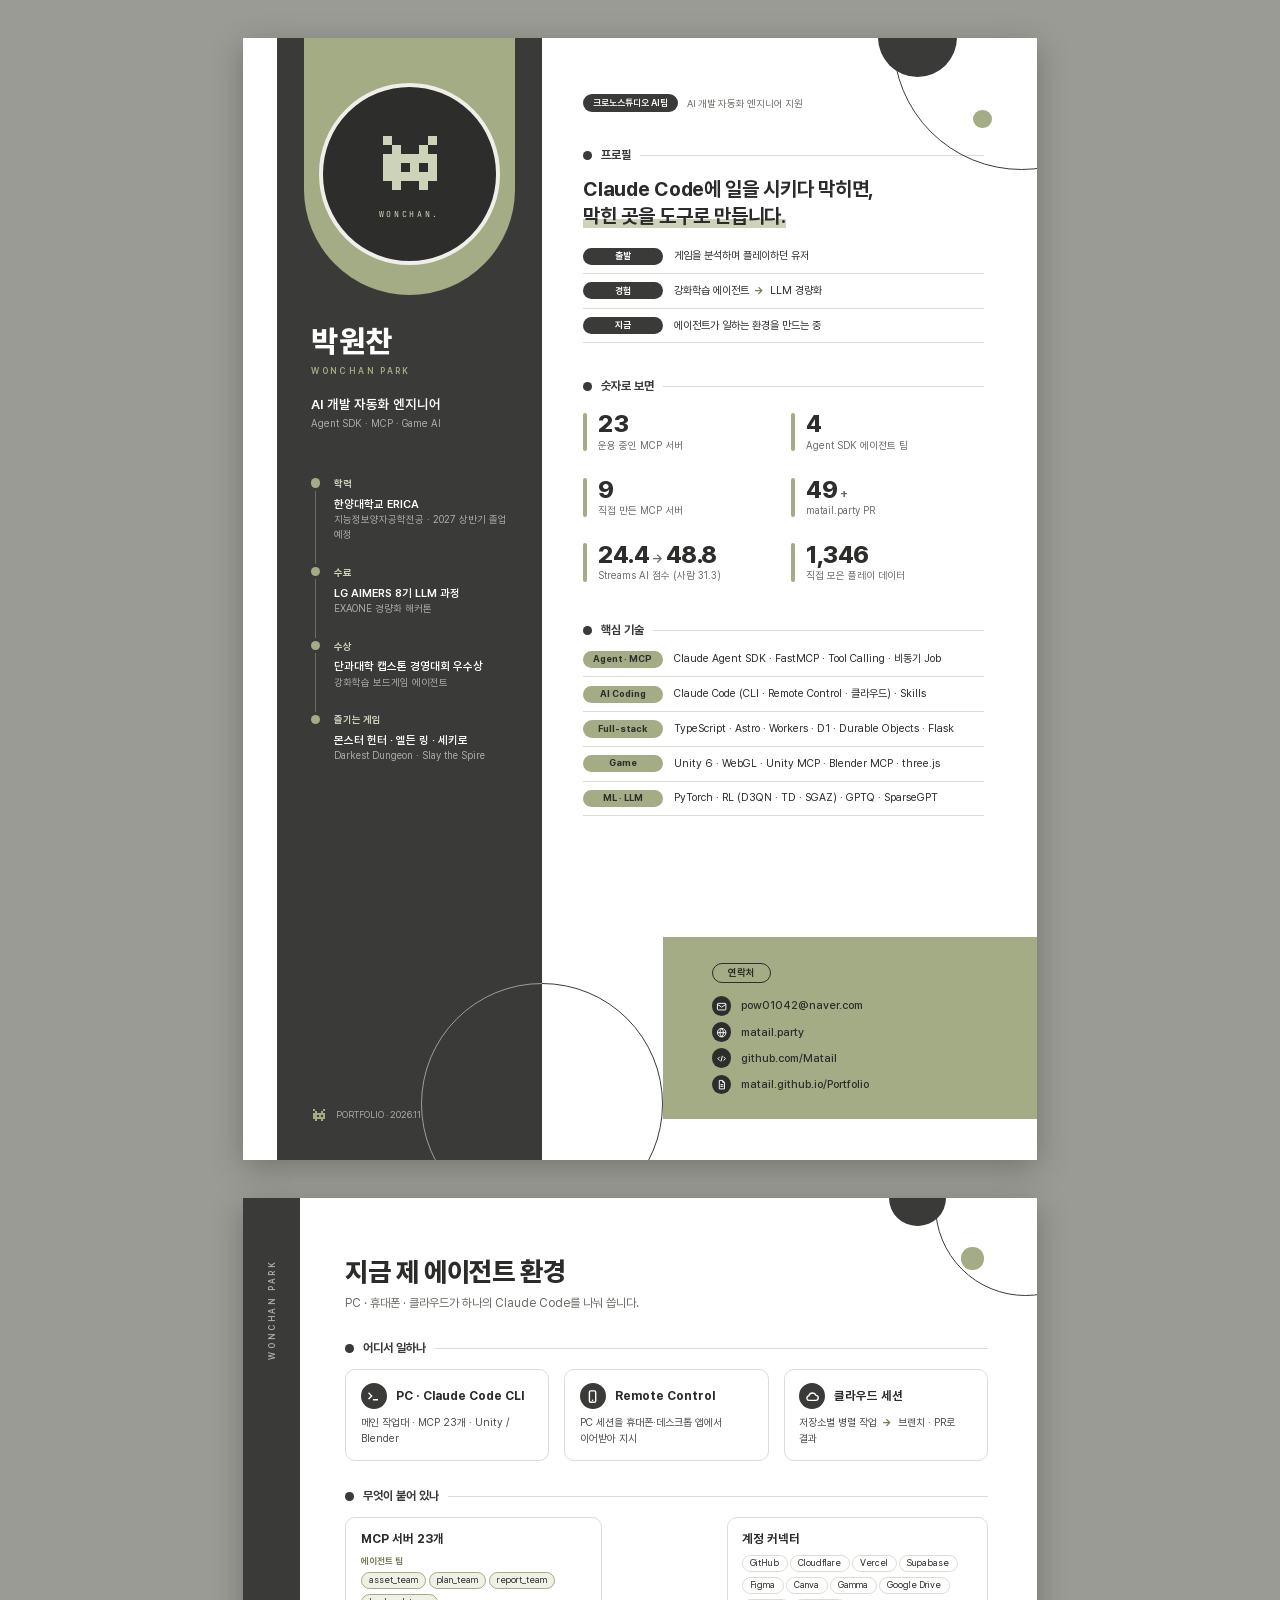
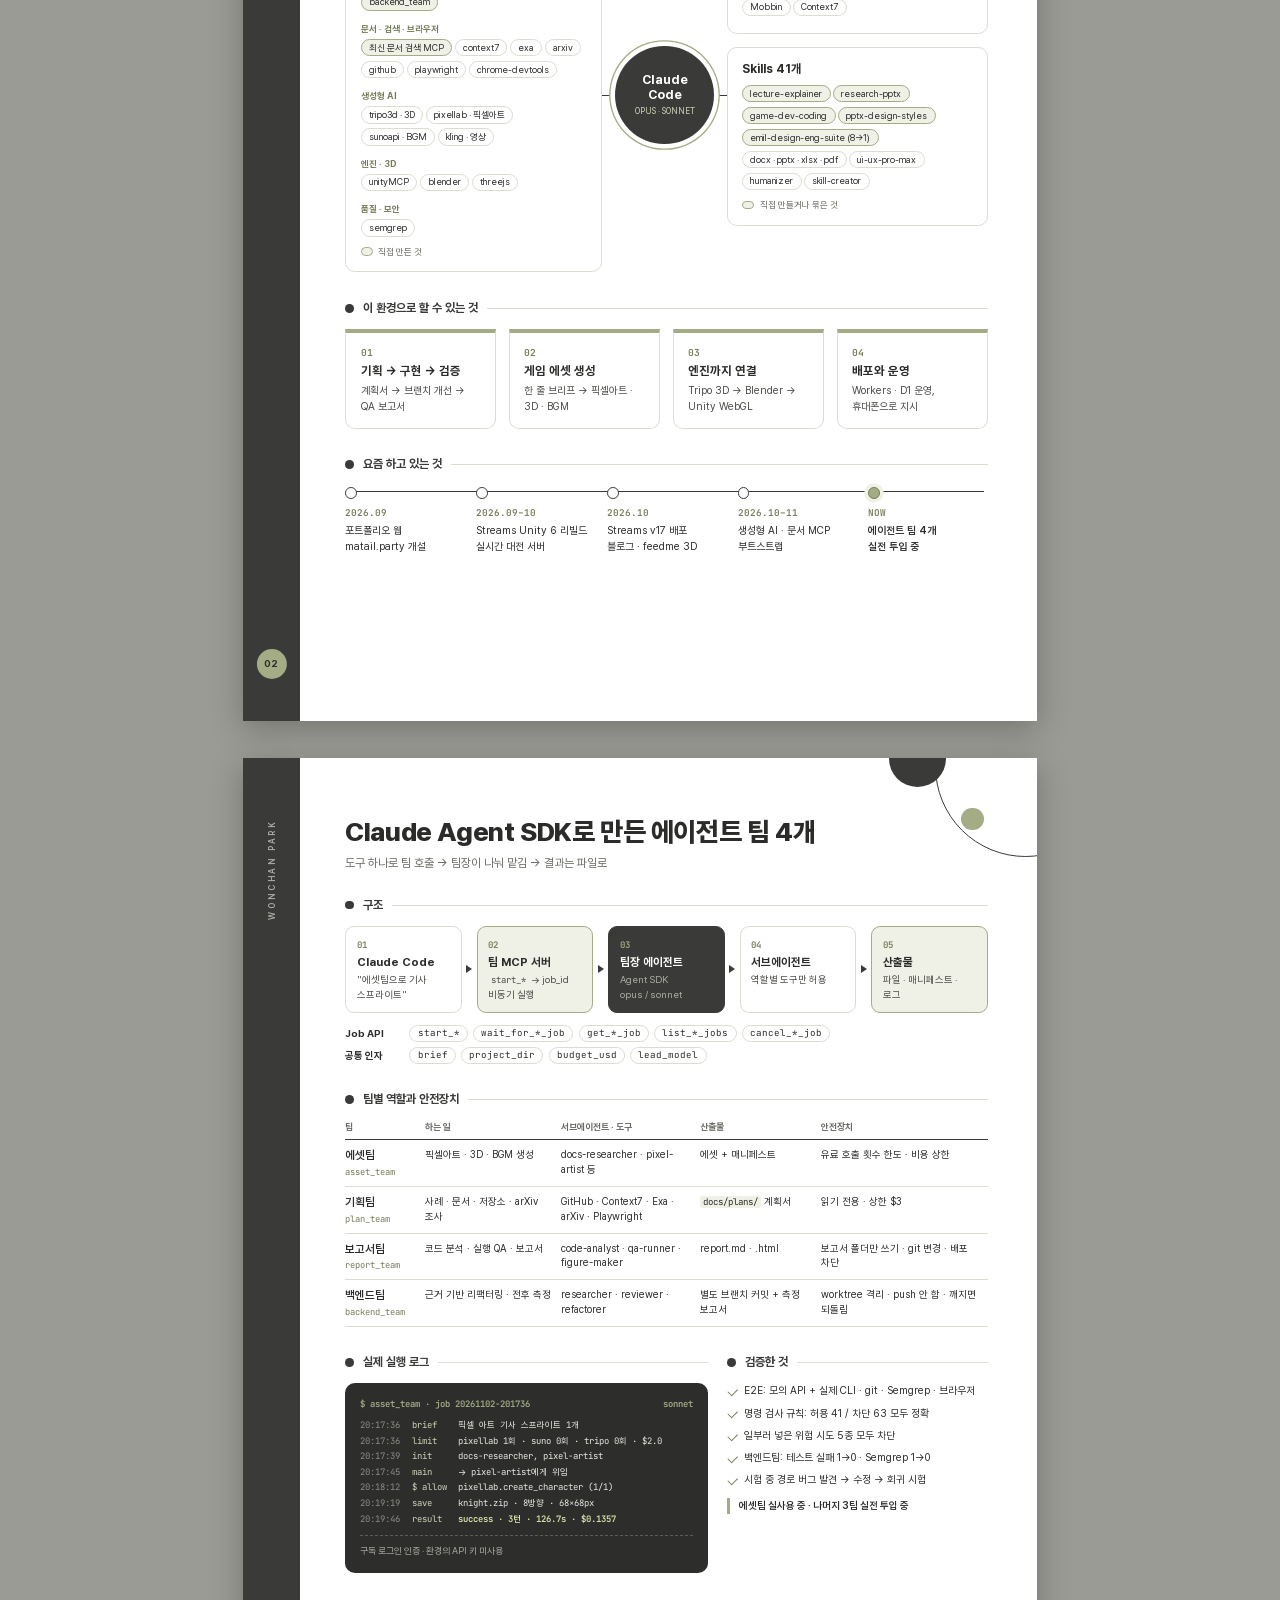
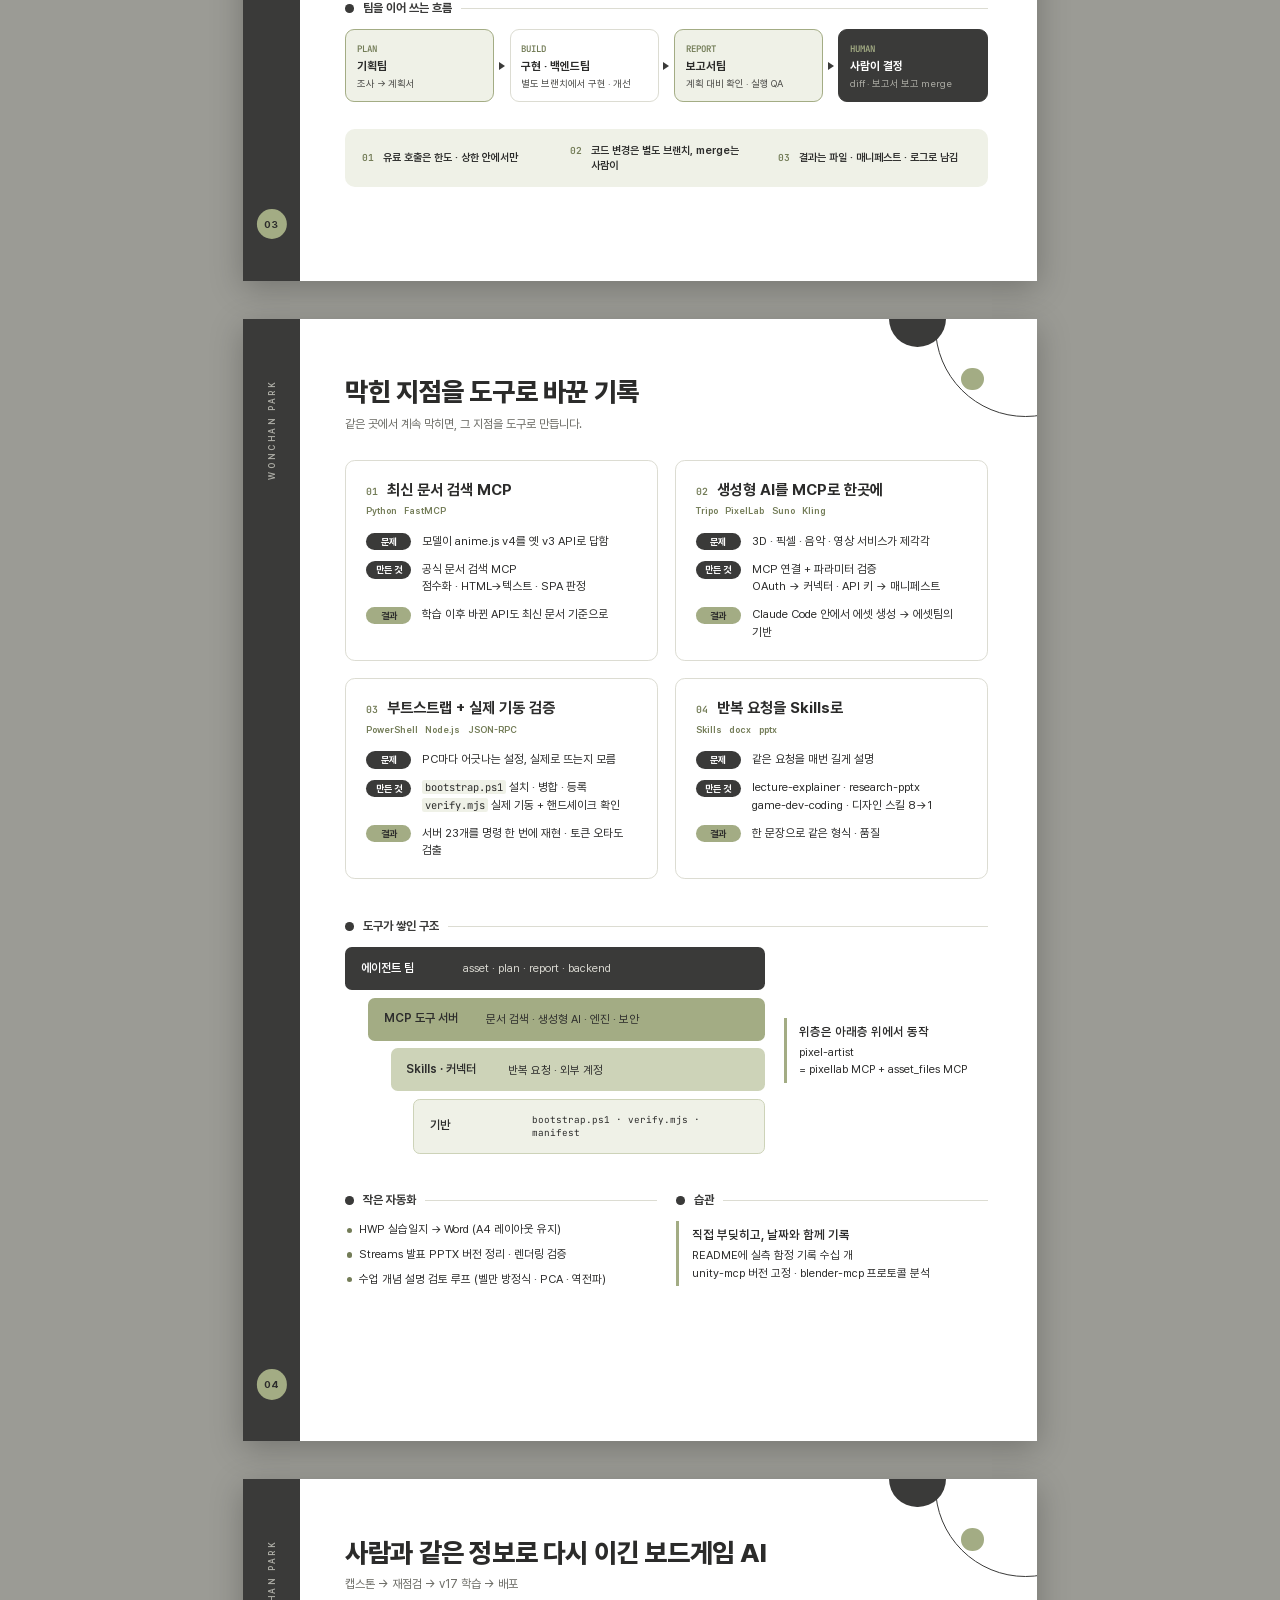
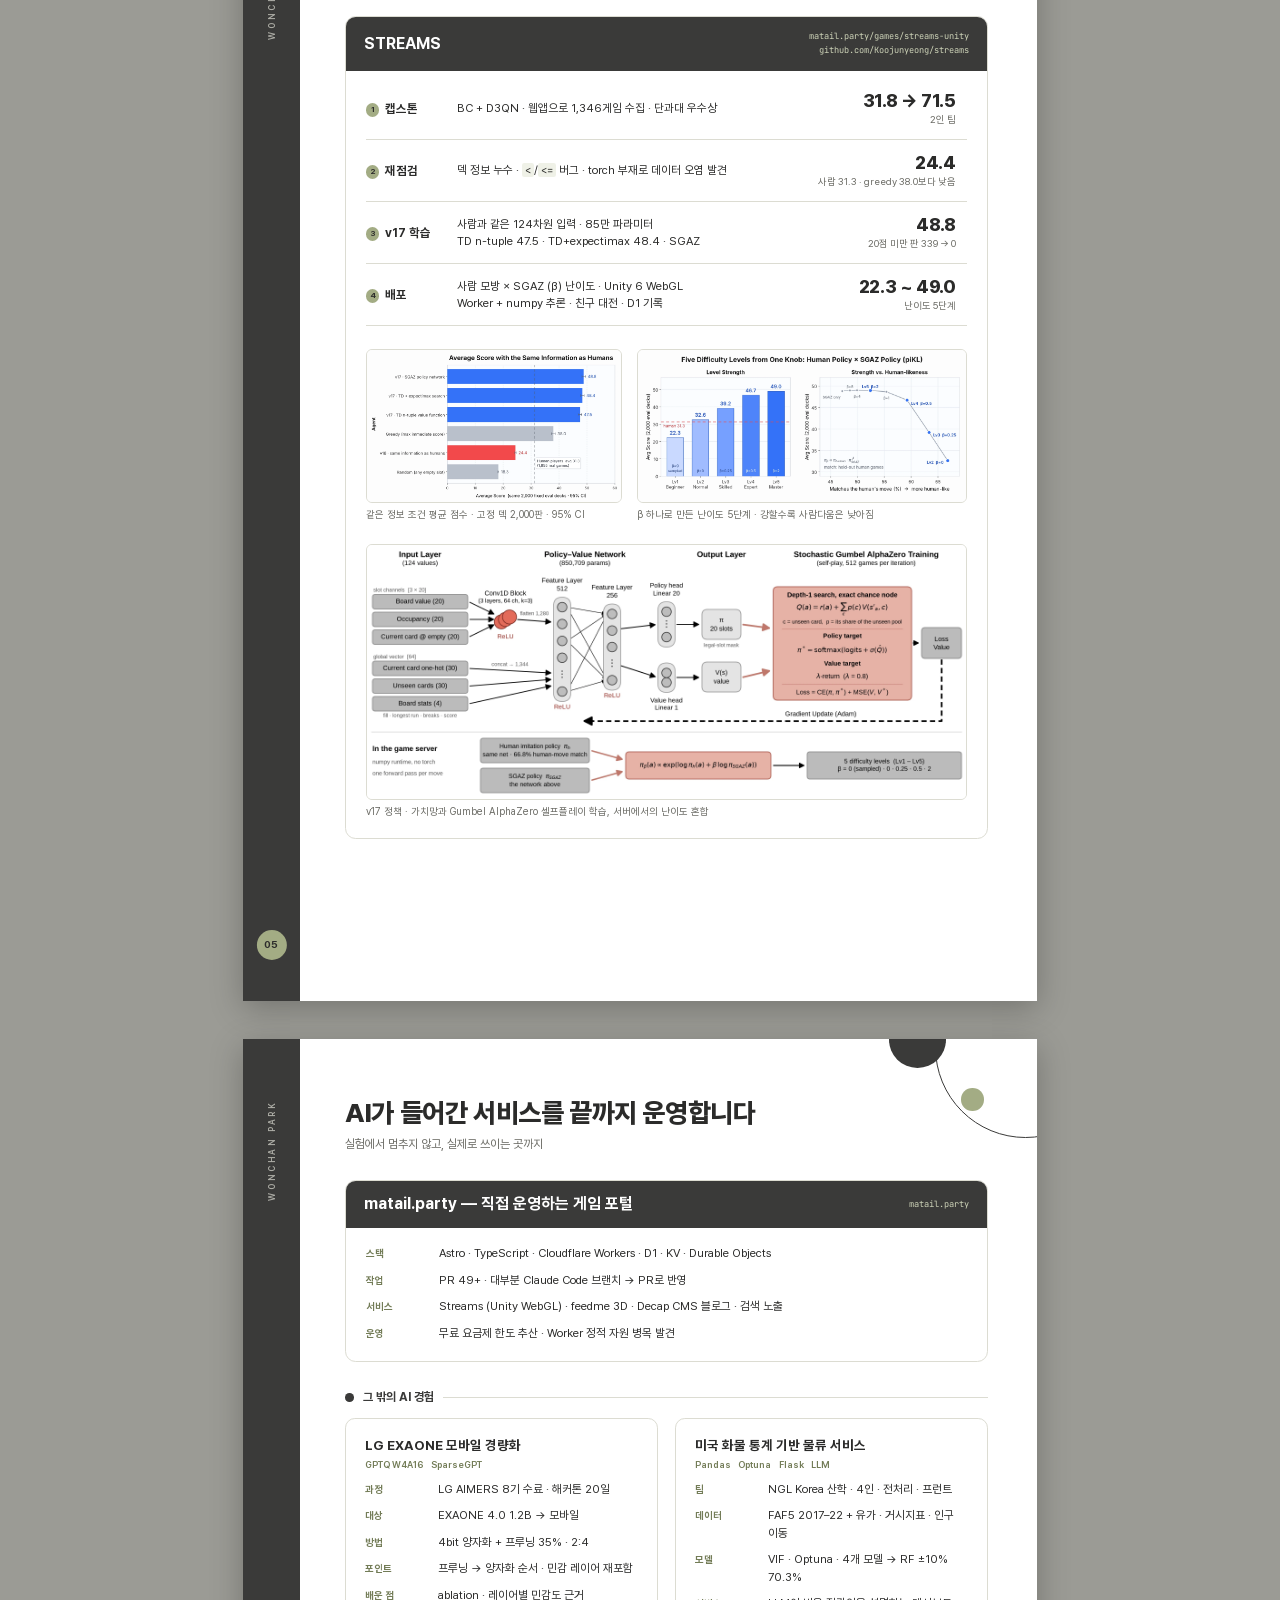
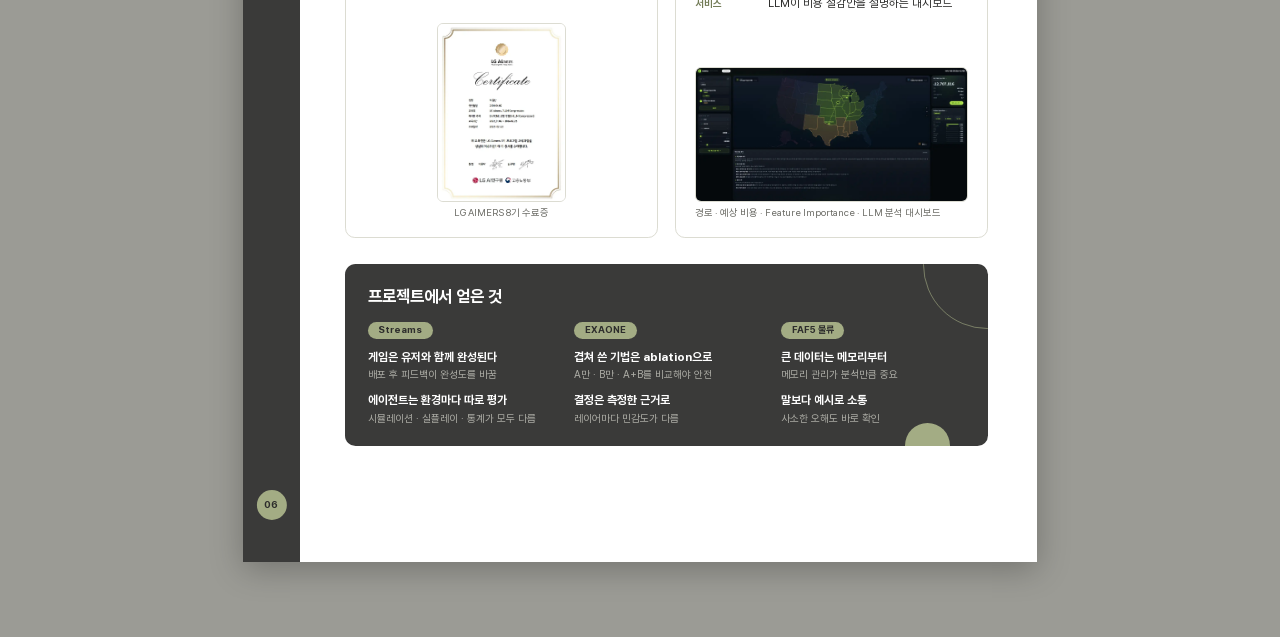
==== commit 6f6414c0: "Replace the PDF's fit table with project insights; 6 pages - Remove the portfolio-site and "this PDF" ====
--- a/pdf/ai-automation/index.html
+++ b/pdf/ai-automation/index.html
@@ -237,8 +237,6 @@
 figure.wide{margin-top:3.6mm}
 
 /* ================= PAGE 6 ================= */
-.mini{display:grid;grid-template-columns:1fr 1fr;gap:4.5mm}
-.mini .card .tags{margin:.4mm 0 1.2mm}
 .others{display:grid;grid-template-columns:1fr 1fr;gap:4.5mm}
 .ocard{display:flex;flex-direction:column}
 .ocard .tags{margin:.4mm 0 2mm}
@@ -246,20 +244,9 @@
 .ofig.cert img{width:36mm;margin:0 auto}
 .ofig.cert figcaption{text-align:center}
 
-/* ================= PAGE 7 ================= */
-table.fit{width:100%;border-collapse:collapse;font-size:7.8pt;line-height:1.45}
-table.fit th{text-align:left;font-size:7pt;color:var(--mute);font-weight:700;padding:0 2mm 1.4mm 0;border-bottom:.35mm solid var(--char)}
-table.fit td{vertical-align:top;padding:1.8mm 2.4mm 1.8mm 0;border-bottom:.25mm solid var(--line)}
-table.fit td.pg{font-family:'JBM',monospace;font-size:6.8pt;color:var(--sage-d);white-space:nowrap;padding-right:0;text-align:right}
-table.fit tr.grp td{border-bottom:0;padding:3mm 0 .8mm}
-table.fit tr.grp span{display:inline-block;background:var(--char);color:#fff;border-radius:99mm;padding:.2mm 2.8mm;font-size:7pt;font-weight:700}
-table.fit td.q{width:62mm;color:#4a4a47}
+/* ================= closing insights ================= */
 .close{position:relative;background:var(--char);color:#fff;border-radius:2.8mm;padding:5.6mm 6mm 5.4mm;overflow:hidden}
 .close h3{font-size:12pt;font-weight:700;margin-bottom:3.4mm;line-height:1.35}
-.close .kv{--kw:20mm;max-width:130mm}
-.close .kv dt{color:var(--sage)}
-.close .kv dd{color:#e4e3dc;font-size:8.2pt}
-.close .ct{display:flex;gap:5mm;margin-top:4mm;font-family:'JBM','Pretendard',monospace;font-size:7pt;color:var(--sage-l)}
 .close .ring{border-color:rgba(163,172,132,.6);width:44mm;height:44mm;right:-12mm;top:-14mm}
 .close .disc{width:12mm;height:12mm;right:22mm;bottom:-6mm;background:var(--sage)}
 
@@ -291,31 +278,24 @@
 .p5 figure.wide{margin-top:6mm}
 .p5 .figs figcaption,.p5 figure.wide figcaption{font-size:7.6pt}
 
-.p6 .gap{height:9mm}
+.p6 .gap{height:7mm}
 .p6 .proj .in{padding:4.6mm 5.2mm 5mm}
 .p6 .kv{gap:2.4mm 3.4mm;--kw:16mm}
 .p6 .kv dt{font-size:7.6pt}
 .p6 .kv dd{font-size:8.7pt}
 .p6 .card{padding:4.6mm 5mm}
 .p6 .card h4{font-size:10pt}
-.p6 .mini p{font-size:8.6pt}
 .p6 .ofig{padding-top:5mm}
-.p6 .ofig.cert img{width:46mm}
+.p6 .ofig.cert img{width:34mm}
 .p6 .ofig figcaption{font-size:7.4pt}
 
-.p7 .ph{margin-bottom:8mm}
-.p7 table.fit{font-size:8.5pt}
-.p7 table.fit td{padding:2.6mm 2.4mm 2.6mm 0}
-.p7 table.fit td.q{width:66mm}
-.p7 table.fit tr.grp td{padding:4mm 0 1mm}
-.p7 table.fit td.pg{font-size:7.4pt}
-.p7 .gap{height:10mm}
-.p7 .close{padding:7mm 7mm 6.6mm}
-.p7 .close h3{font-size:13.5pt;margin-bottom:4.4mm}
-.p7 .close .kv{gap:2.4mm 3mm;--kw:22mm}
-.p7 .close .kv dt{font-size:7.8pt}
-.p7 .close .kv dd{font-size:9pt}
-.p7 .close .ct{font-size:7.6pt;margin-top:5mm}
+.close h3{font-size:12.5pt}
+.insight .ring{width:34mm;height:34mm;right:-17mm;top:-17mm}
+.insight .disc{right:10mm}
+.ins{display:grid;grid-template-columns:repeat(3,1fr);gap:6mm;position:relative}
+.ins .pj{display:inline-block;background:var(--sage);color:var(--char-2);border-radius:99mm;padding:.3mm 2.8mm;font-size:7.2pt;font-weight:700}
+.ins p{margin-top:2.6mm;font-size:7.8pt;line-height:1.45;color:var(--side-mute)}
+.ins p b{display:block;font-size:8.8pt;font-weight:700;color:#fff;margin-bottom:.4mm}
 </style>
 </head>
 <body>
@@ -739,20 +719,6 @@
     </div>
 
     <div class="gap"></div>
-    <div class="mini">
-      <div class="card">
-        <h4>포트폴리오 웹</h4>
-        <div class="tags"><span class="tag">three.js</span><span class="tag">GitHub Pages</span></div>
-        <p>스크롤로 나는 복셀 지형 · 페이지 전환 · 라이트박스 · 자체 호스팅 글꼴</p>
-      </div>
-      <div class="card">
-        <h4>이 PDF</h4>
-        <div class="tags"><span class="tag">Claude Code</span><span class="tag">Playwright</span></div>
-        <p>클라우드 세션에서 HTML 작성 → PDF 렌더링 · 쪽 넘침 자동 검사</p>
-      </div>
-    </div>
-
-    <div class="gap"></div>
     <div class="sh"><span class="dot"></span><span class="t">그 밖의 AI 경험</span><span class="rule"></span></div>
     <div class="others">
       <div class="card ocard">
@@ -779,59 +745,30 @@
         <figure class="ofig"><img src="../../assets/img/fa-dashboard.webp" alt="물류 비용 예측 대시보드"><figcaption>경로 · 예상 비용 · Feature Importance · LLM 분석 대시보드</figcaption></figure>
       </div>
     </div>
+    <div class="gap"></div>
+    <div class="close insight">
+      <div class="ring"></div><div class="disc"></div>
+      <h3>프로젝트에서 얻은 것</h3>
+      <div class="ins">
+        <div>
+          <span class="pj">Streams</span>
+          <p><b>게임은 유저와 함께 완성된다</b>배포 후 피드백이 완성도를 바꿈</p>
+          <p><b>에이전트는 환경마다 따로 평가</b>시뮬레이션 · 실플레이 · 통계가 모두 다름</p>
+        </div>
+        <div>
+          <span class="pj">EXAONE</span>
+          <p><b>겹쳐 쓴 기법은 ablation으로</b>A만 · B만 · A+B를 비교해야 안전</p>
+          <p><b>결정은 측정한 근거로</b>레이어마다 민감도가 다름</p>
+        </div>
+        <div>
+          <span class="pj">FAF5 물류</span>
+          <p><b>큰 데이터는 메모리부터</b>메모리 관리가 분석만큼 중요</p>
+          <p><b>말보다 예시로 소통</b>사소한 오해도 바로 확인</p>
+        </div>
+      </div>
+    </div>
   </div>
 </section>
 
-<!-- ======================================================================
-     PAGE 7 — FIT + CLOSING
-     ====================================================================== -->
-<section class="page p7">
-  <div class="rail"><span class="v">WONCHAN PARK</span><span class="pn">07</span></div>
-  <div class="body">
-    <div class="ring deco-a"></div><div class="disc deco-b"></div><div class="disc deco-c"></div>
-
-    <header class="ph">
-      <h2>공고 항목별 근거</h2>
-    </header>
-
-    <table class="fit">
-      <colgroup><col style="width:62mm"><col><col style="width:9mm"></colgroup>
-      <thead><tr><th>공고 항목</th><th>근거</th><th style="text-align:right">쪽</th></tr></thead>
-      <tbody>
-        <tr class="grp"><td colspan="3"><span>담당업무</span></td></tr>
-        <tr><td class="q">AI Agent 기반 도구 · 자동화 시스템</td><td>에이전트 팀 4개 (MCP 도구로 호출)</td><td class="pg">3</td></tr>
-        <tr><td class="q">LLM / Agent SDK / MCP 워크플로</td><td>팀장–서브에이전트 · MCP 23개 운용 / 9개 작성</td><td class="pg">2–3</td></tr>
-        <tr><td class="q">Multi-Agent · Orchestration</td><td>비동기 Job API · 기획 → 백엔드 → 보고서 연계</td><td class="pg">3</td></tr>
-        <tr><td class="q">반복 작업을 없애는 Tooling</td><td>문서 MCP · 부트스트랩 · Skills</td><td class="pg">4</td></tr>
-        <tr><td class="q">최신 AI 실험 · 실무 적용</td><td>생성형 AI 4종 MCP · Gumbel AlphaZero 배포</td><td class="pg">4–5</td></tr>
-        <tr class="grp"><td colspan="3"><span>자격요건</span></td></tr>
-        <tr><td class="q">AI · 자동화에 대한 집착</td><td>공부 · 문서 변환까지 에이전트로 · 함정 기록 수십 개</td><td class="pg">2, 4</td></tr>
-        <tr><td class="q">AI 코딩 도구 적극 활용</td><td>CLI · Remote Control · 클라우드 세션 · PR 49+</td><td class="pg">2, 6</td></tr>
-        <tr><td class="q">Python / TypeScript 결과물</td><td>Python: RL · MCP · Agent SDK / TS: Workers · Astro</td><td class="pg">3–6</td></tr>
-        <tr><td class="q">새 기술 직접 실험 · 적용</td><td>SGAZ × 사람 모방 난이도 · 새 API를 MCP로</td><td class="pg">4–5</td></tr>
-        <tr class="grp"><td colspan="3"><span>우대사항</span></td></tr>
-        <tr><td class="q">AI로 만든 도구 · 서비스</td><td>에이전트 팀 · 문서 MCP · matail.party · Streams</td><td class="pg">3–6</td></tr>
-        <tr><td class="q">Agent SDK / MCP / Tool Calling</td><td>역할별 도구 제한 · 유료 호출 가드 · 구조화 출력</td><td class="pg">3</td></tr>
-        <tr><td class="q">Full-stack</td><td>Astro · TS · Workers · D1 · DO / Flask · Supabase</td><td class="pg">6</td></tr>
-        <tr><td class="q">AI 오픈소스 분석 · 개조</td><td>unity-mcp 버전 고정 · blender-mcp 프로토콜 분석</td><td class="pg">4</td></tr>
-        <tr><td class="q">복잡한 워크플로 자동화</td><td>worktree 격리 리팩터링 · 서버 23개 부트스트랩</td><td class="pg">3–4</td></tr>
-        <tr><td class="q">Unity / Unreal</td><td>Unity 6 리빌드 · WebGL 배포 · Unity MCP</td><td class="pg">5</td></tr>
-      </tbody>
-    </table>
-
-    <div class="gap"></div>
-    <div class="close">
-      <div class="ring"></div><div class="disc"></div>
-      <h3>반복은 에이전트에게, 판단은 사람에게</h3>
-      <dl class="kv">
-        <dt>보이는 반복</dt><dd>에셋 준비 · 빌드 · QA 보고</dd>
-        <dt>지금</dt><dd>혼자 쓰는 규모에서 에이전트 팀으로 운용 중</dd>
-        <dt>하고 싶은 일</dt><dd>실제 개발팀 규모에서 검증하고, 결정 지점은 사람에게 남기는 도구</dd>
-      </dl>
-      <div class="ct"><span>pow01042@naver.com</span><span>matail.party</span><span>github.com/Matail</span></div>
-    </div>
-  </div>
-</section>
-
 </body>
 </html>
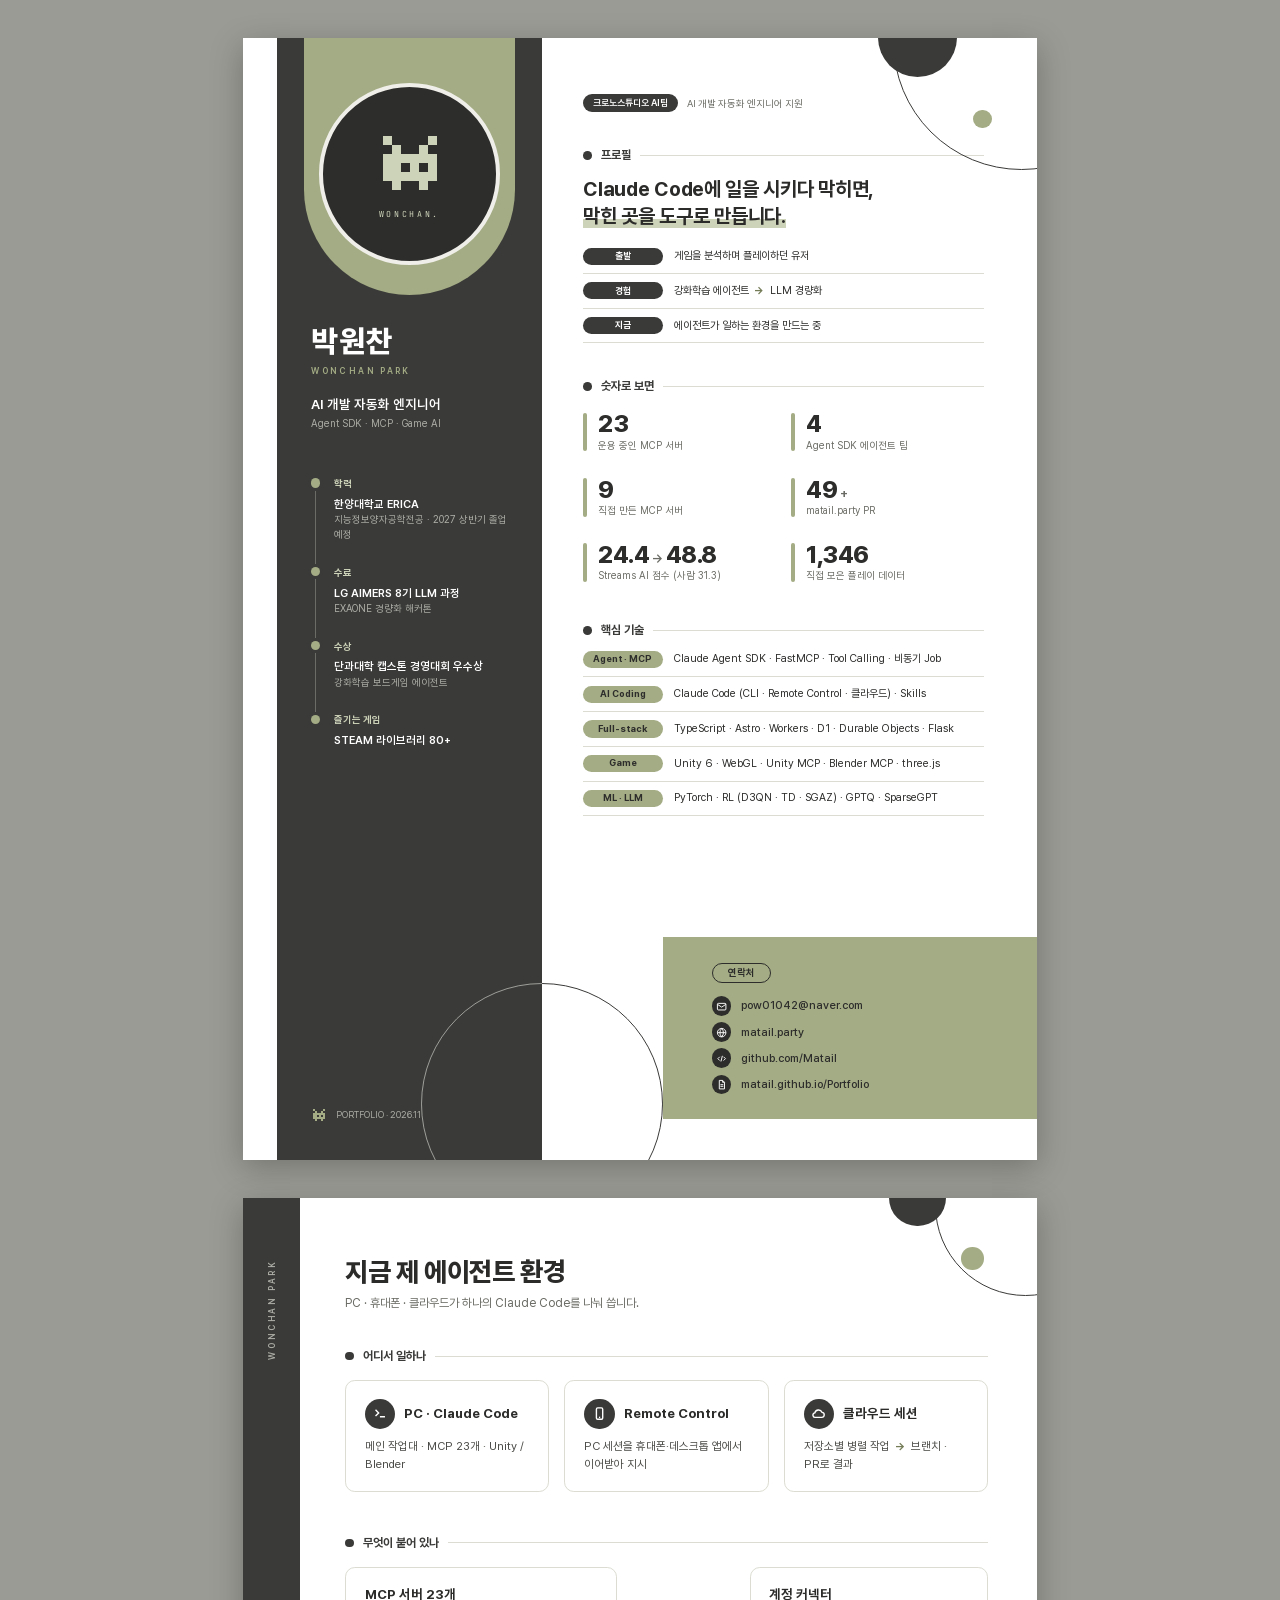
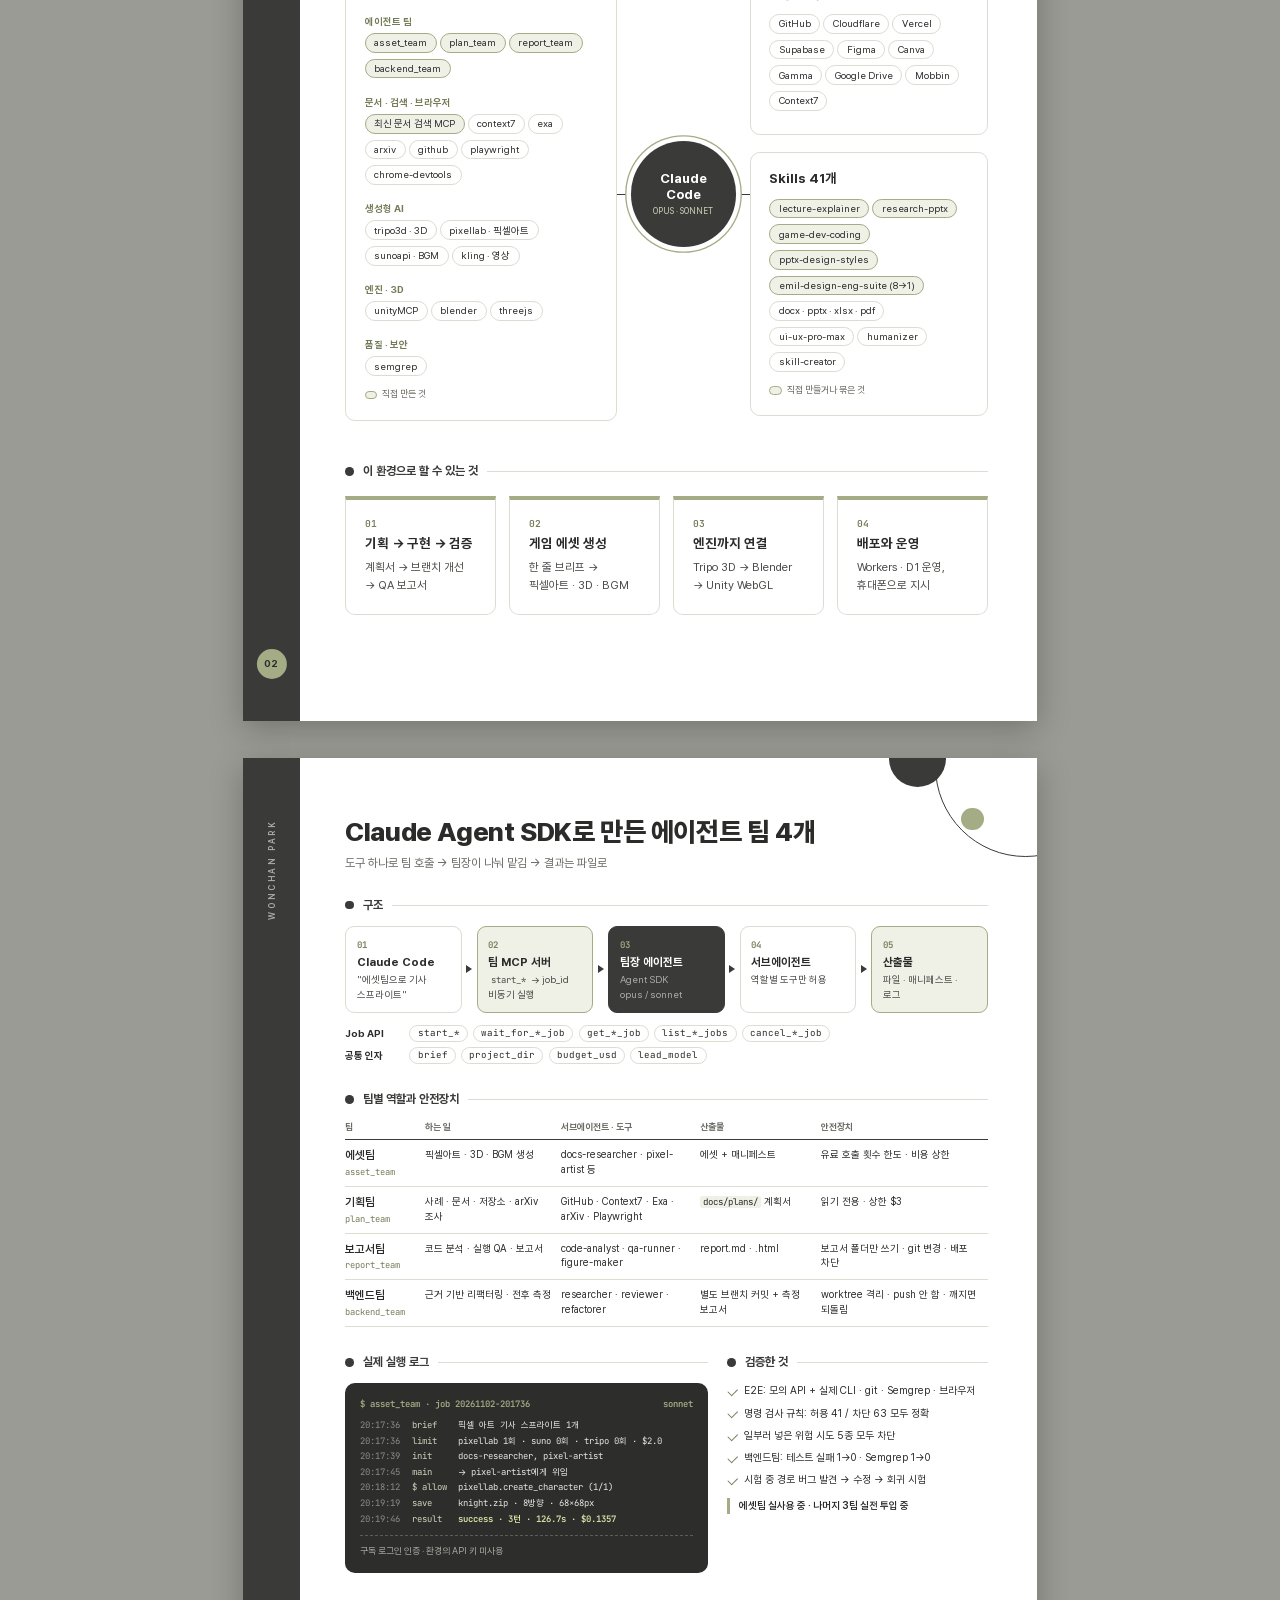
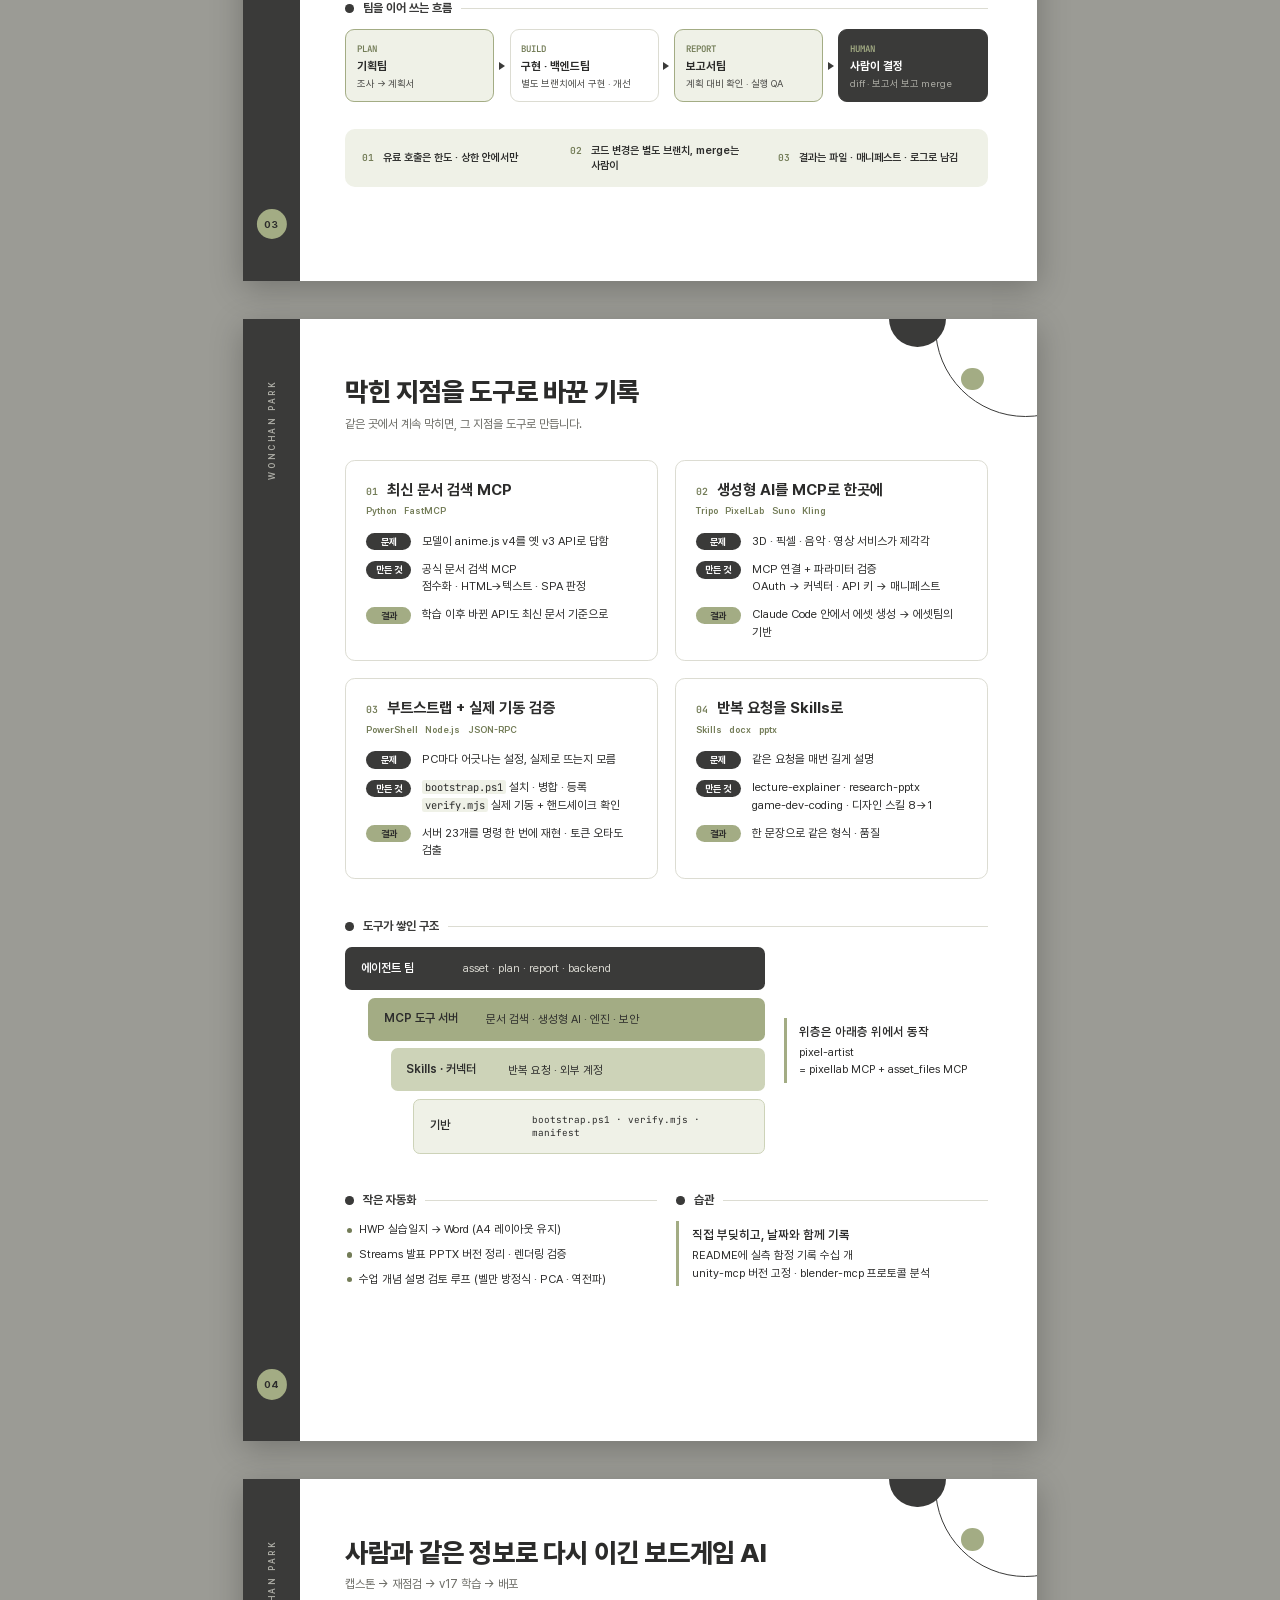
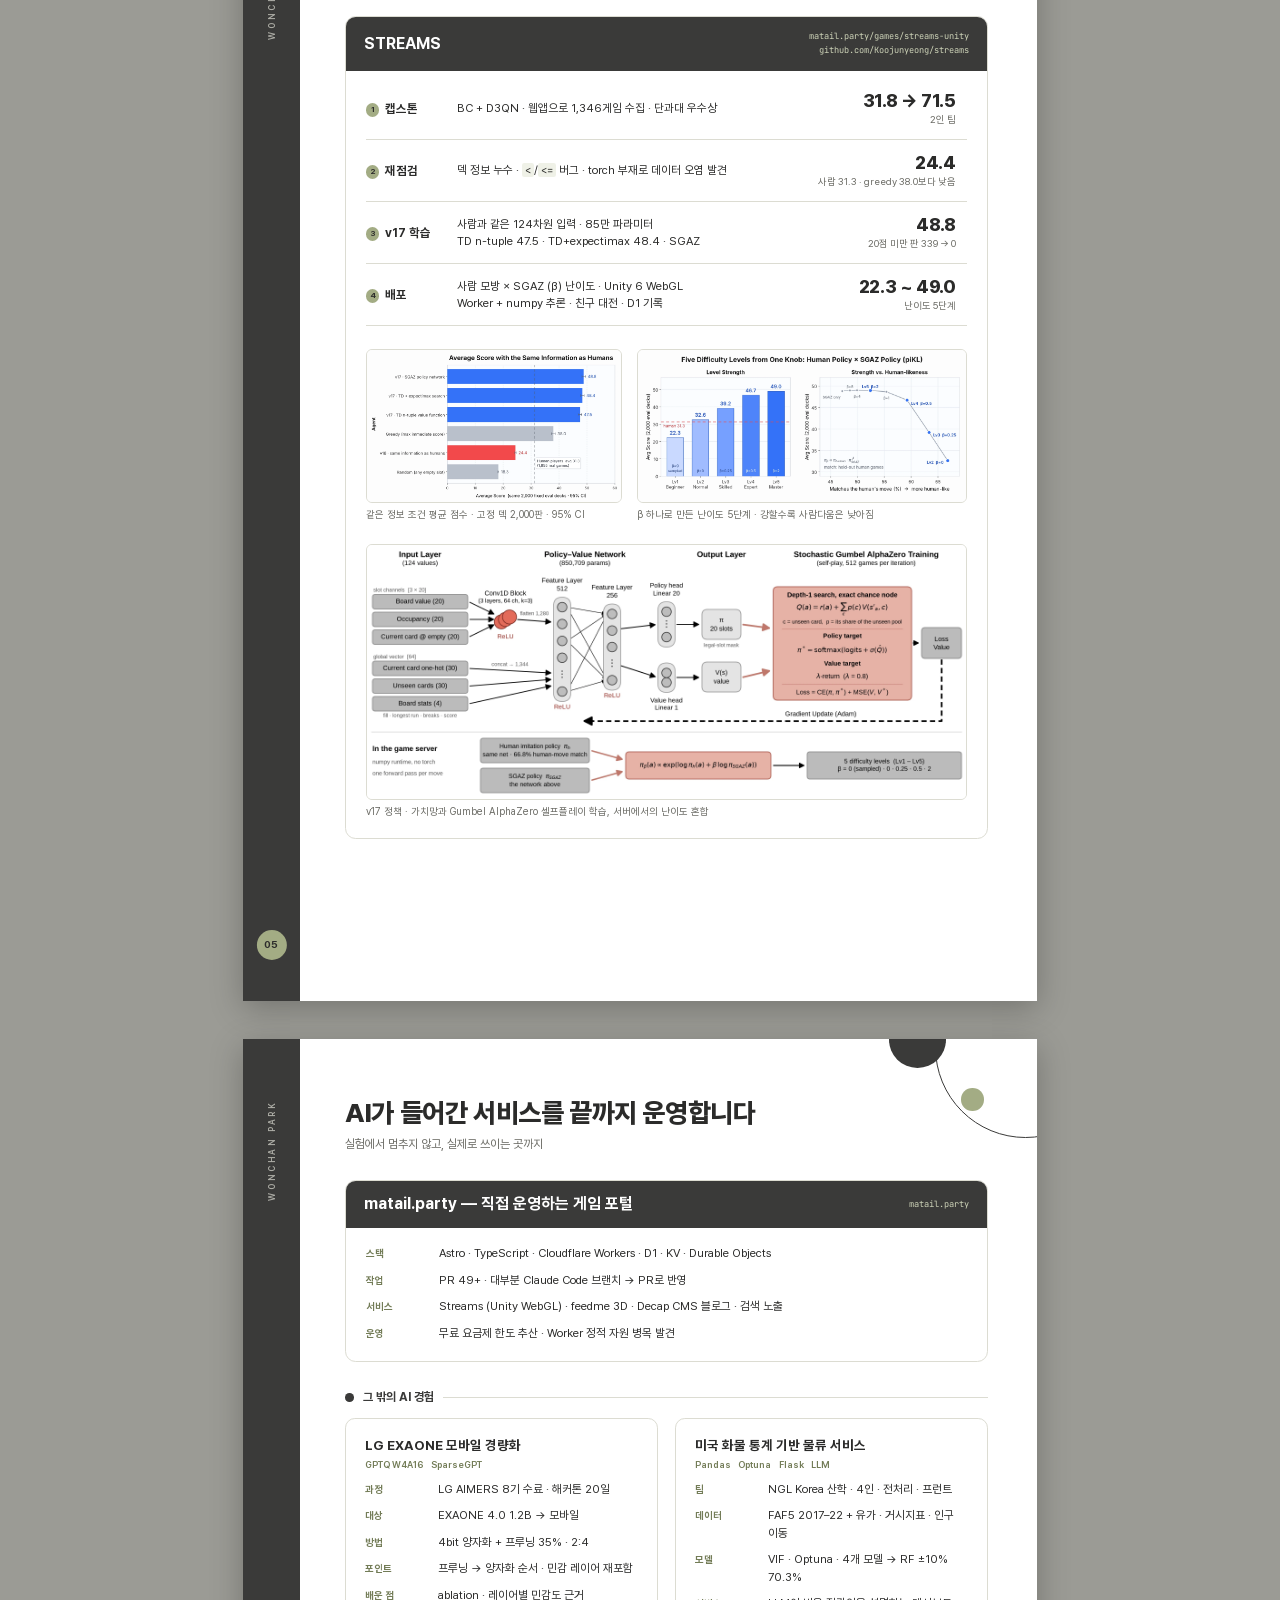
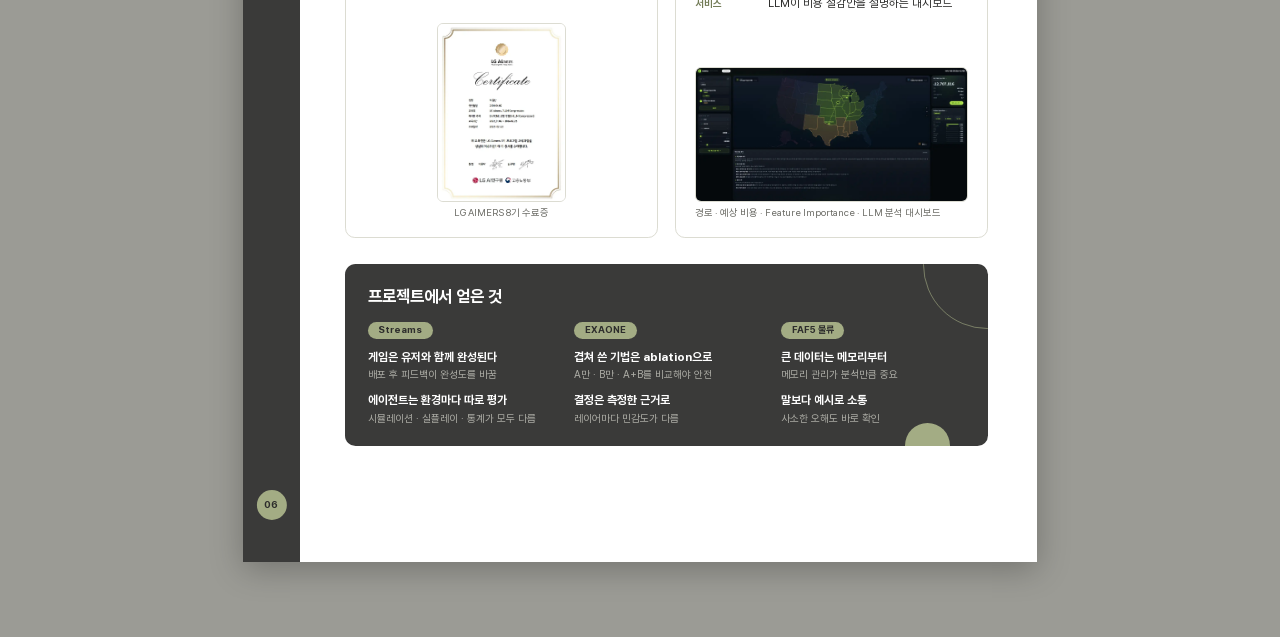
==== commit 60002c71: "Drop the PDF timeline; Steam library replaces the game list - Remove the "요즘 하고 있는 것" timeline from " ====
--- a/pdf/ai-automation/index.html
+++ b/pdf/ai-automation/index.html
@@ -30,7 +30,7 @@
 @media screen{body{padding:10mm 0}.page{margin:0 auto 10mm;box-shadow:0 2mm 8mm rgba(0,0,0,.25)}}
 
 .mono{font-family:'JBM','Pretendard',monospace}
-.mono,code,.log,.time .d,.num-k,.no{font-variant-ligatures:none;font-feature-settings:"calt" 0,"liga" 0}
+.mono,code,.log,.num-k,.no{font-variant-ligatures:none;font-feature-settings:"calt" 0,"liga" 0}
 .ring{position:absolute;border:.32mm solid var(--char);border-radius:50%;pointer-events:none}
 .disc{position:absolute;border-radius:50%;pointer-events:none}
 .muted{color:var(--mute)}
@@ -141,14 +141,6 @@
 .cando .card{border-top:1.1mm solid var(--sage);border-radius:0 0 2.6mm 2.6mm;padding-top:3mm}
 .num-k{font-family:'JBM',monospace;font-size:7.2pt;color:var(--sage-d);font-weight:600}
 .cando h4{margin:.4mm 0 1mm}
-.time{position:relative;display:grid;grid-template-columns:repeat(5,1fr);gap:3mm;padding-top:5mm}
-.time::before{content:"";position:absolute;left:1mm;right:1mm;top:1.6mm;height:.3mm;background:var(--char)}
-.time .t{position:relative}
-.time .t::before{content:"";position:absolute;left:0;top:-4.6mm;width:2.6mm;height:2.6mm;border-radius:50%;background:#fff;border:.45mm solid var(--char)}
-.time .t.now::before{background:var(--sage);border-color:var(--sage-d);box-shadow:0 0 0 1mm var(--sage-p)}
-.time .d{font-family:'JBM',monospace;font-size:7pt;color:var(--sage-d);font-weight:600}
-.time p{font-size:7.9pt;line-height:1.45;margin-top:.5mm}
-.time .t.now p{font-weight:600}
 
 /* ================= PAGE 3 ================= */
 .flow{display:grid;grid-template-columns:1fr 4mm 1fr 4mm 1fr 4mm 1fr 4mm 1fr;align-items:stretch}
@@ -296,6 +288,25 @@
 .ins .pj{display:inline-block;background:var(--sage);color:var(--char-2);border-radius:99mm;padding:.3mm 2.8mm;font-size:7.2pt;font-weight:700}
 .ins p{margin-top:2.6mm;font-size:7.8pt;line-height:1.45;color:var(--side-mute)}
 .ins p b{display:block;font-size:8.8pt;font-weight:700;color:#fff;margin-bottom:.4mm}
+
+.p2 .ph{margin-bottom:9mm}
+.p2 .gap{height:11mm}
+.p2 .sh{margin-bottom:4mm}
+.p2 .card{padding:4.6mm 5mm}
+.p2 .card h4{font-size:10pt}
+.p2 .card p{font-size:8.6pt;line-height:1.55}
+.p2 .surf .card .top{margin-bottom:2.4mm}
+.p2 .ico{width:8mm;height:8mm}
+.p2 .chip{font-size:7.4pt;padding:.3mm 2.2mm;margin:0 .9mm 1.6mm 0}
+.p2 .hub{grid-template-columns:72mm 28mm 1fr}
+.p2 .hub .grp{margin-top:2.8mm}
+.p2 .hub .grp .gl{font-size:7.4pt;margin-bottom:1mm}
+.p2 .hub .core .c{width:28mm;height:28mm}
+.p2 .hub .core .c b{font-size:10pt}
+.p2 .hub .right{gap:4.5mm}
+.p2 .legend{font-size:7.2pt;margin-top:1.4mm}
+.p2 .cando .card{padding-top:4mm;padding-bottom:5mm}
+.p2 .cando h4{margin:.8mm 0 1.6mm}
 </style>
 </head>
 <body>
@@ -336,8 +347,7 @@
       </section>
       <section>
         <h3>즐기는 게임</h3>
-        <b>몬스터 헌터 · 엘든 링 · 세키로</b>
-        <span>Darkest Dungeon · Slay the Spire</span>
+        <b>STEAM 라이브러리 80+</b>
       </section>
     </div>
     <div class="ring side-ring"></div>
@@ -398,7 +408,7 @@
 <!-- ======================================================================
      PAGE 2 — MY AGENT ENVIRONMENT
      ====================================================================== -->
-<section class="page">
+<section class="page p2">
   <div class="rail"><span class="v">WONCHAN PARK</span><span class="pn">02</span></div>
   <div class="body">
     <div class="ring deco-a"></div><div class="disc deco-b"></div><div class="disc deco-c"></div>
@@ -411,7 +421,7 @@
     <div class="sh"><span class="dot"></span><span class="t">어디서 일하나</span><span class="rule"></span></div>
     <div class="surf">
       <div class="card">
-        <div class="top"><span class="ico"><svg viewBox="0 0 24 24" fill="none" stroke="#fff" stroke-width="2.2"><path d="M4 6l5 5-5 5M11 17h8"/></svg></span><h4>PC · Claude Code CLI</h4></div>
+        <div class="top"><span class="ico"><svg viewBox="0 0 24 24" fill="none" stroke="#fff" stroke-width="2.2"><path d="M4 6l5 5-5 5M11 17h8"/></svg></span><h4>PC · Claude Code</h4></div>
         <p>메인 작업대 · MCP 23개 · Unity / Blender</p>
       </div>
       <div class="card">
@@ -468,15 +478,6 @@
       <div class="card"><span class="num-k">04</span><h4>배포와 운영</h4><p>Workers · D1 운영, 휴대폰으로 지시</p></div>
     </div>
 
-    <div class="gap"></div>
-    <div class="sh"><span class="dot"></span><span class="t">요즘 하고 있는 것</span><span class="rule"></span></div>
-    <div class="time">
-      <div class="t"><span class="d">2026.09</span><p>포트폴리오 웹<br>matail.party 개설</p></div>
-      <div class="t"><span class="d">2026.09–10</span><p>Streams Unity 6 리빌드<br>실시간 대전 서버</p></div>
-      <div class="t"><span class="d">2026.10</span><p>Streams v17 배포<br>블로그 · feedme 3D</p></div>
-      <div class="t"><span class="d">2026.10–11</span><p>생성형 AI · 문서 MCP<br>부트스트랩</p></div>
-      <div class="t now"><span class="d">NOW</span><p>에이전트 팀 4개<br>실전 투입 중</p></div>
-    </div>
   </div>
 </section>
 
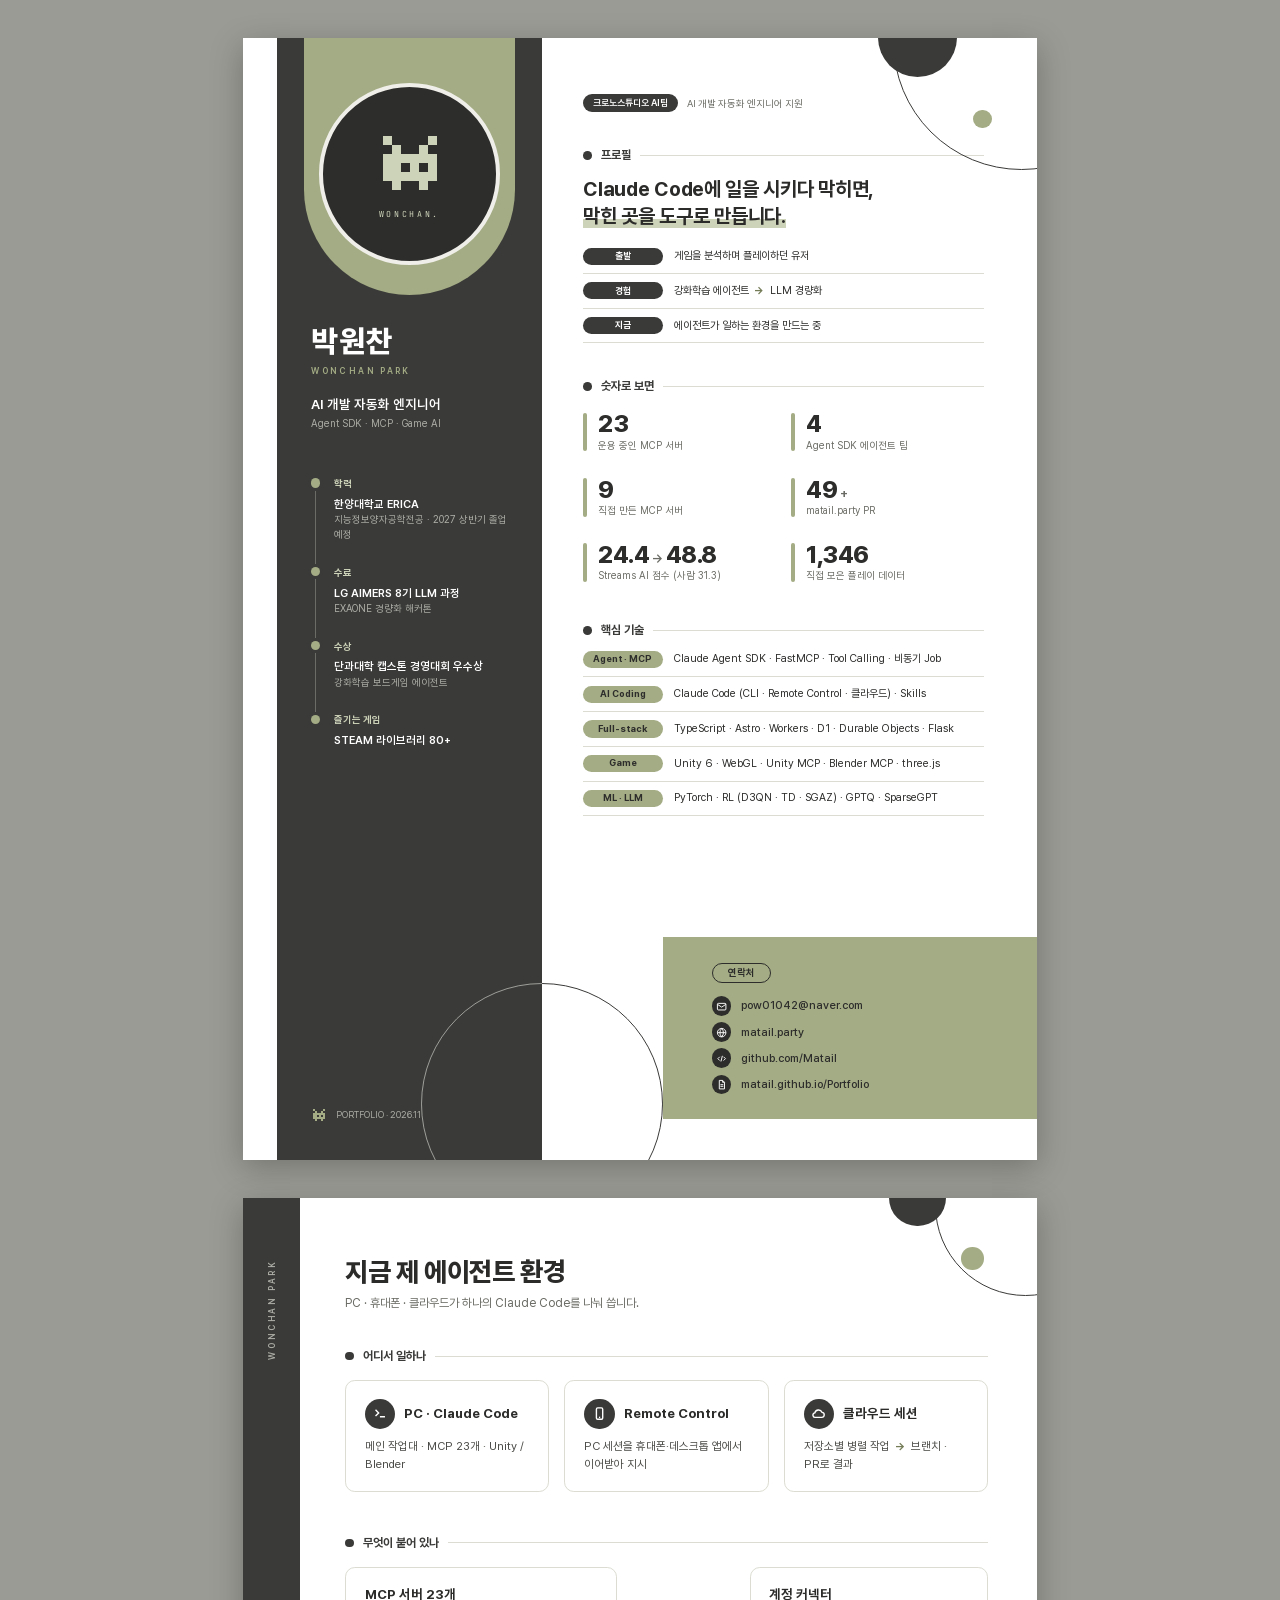
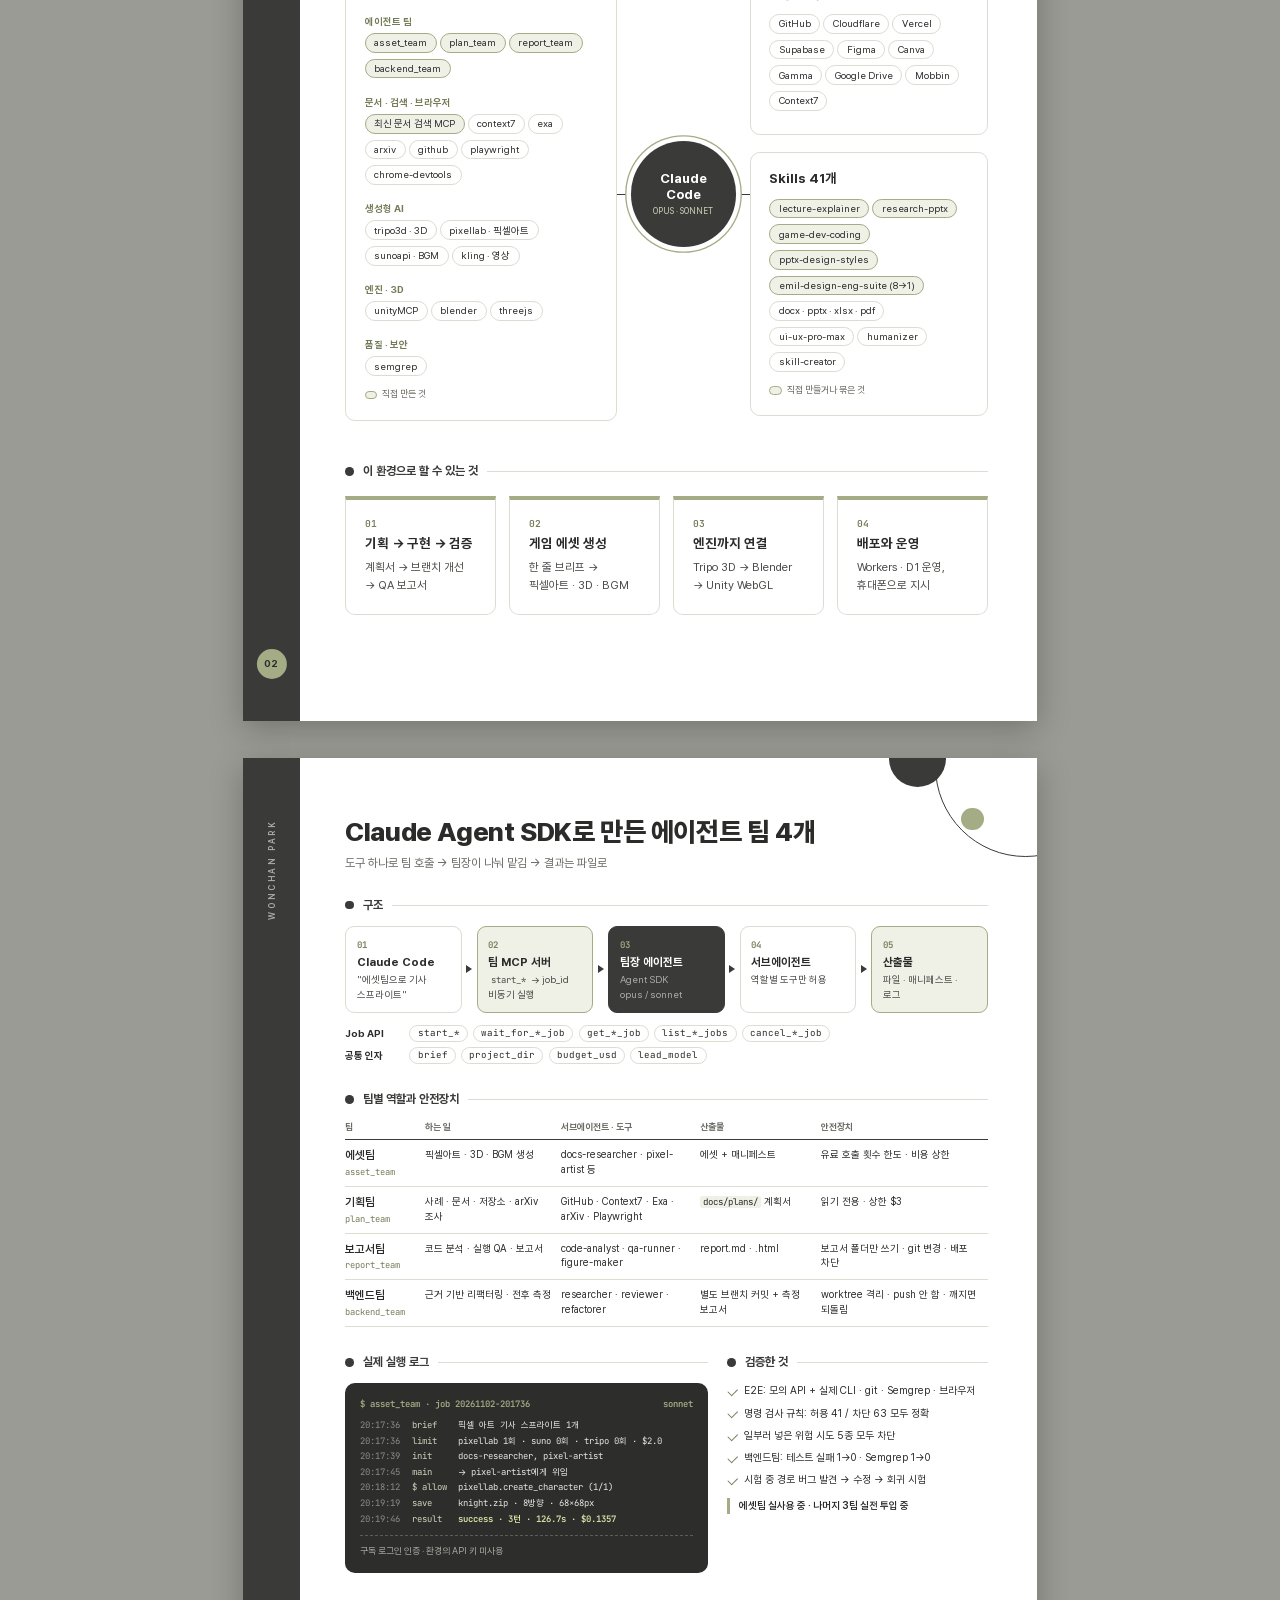
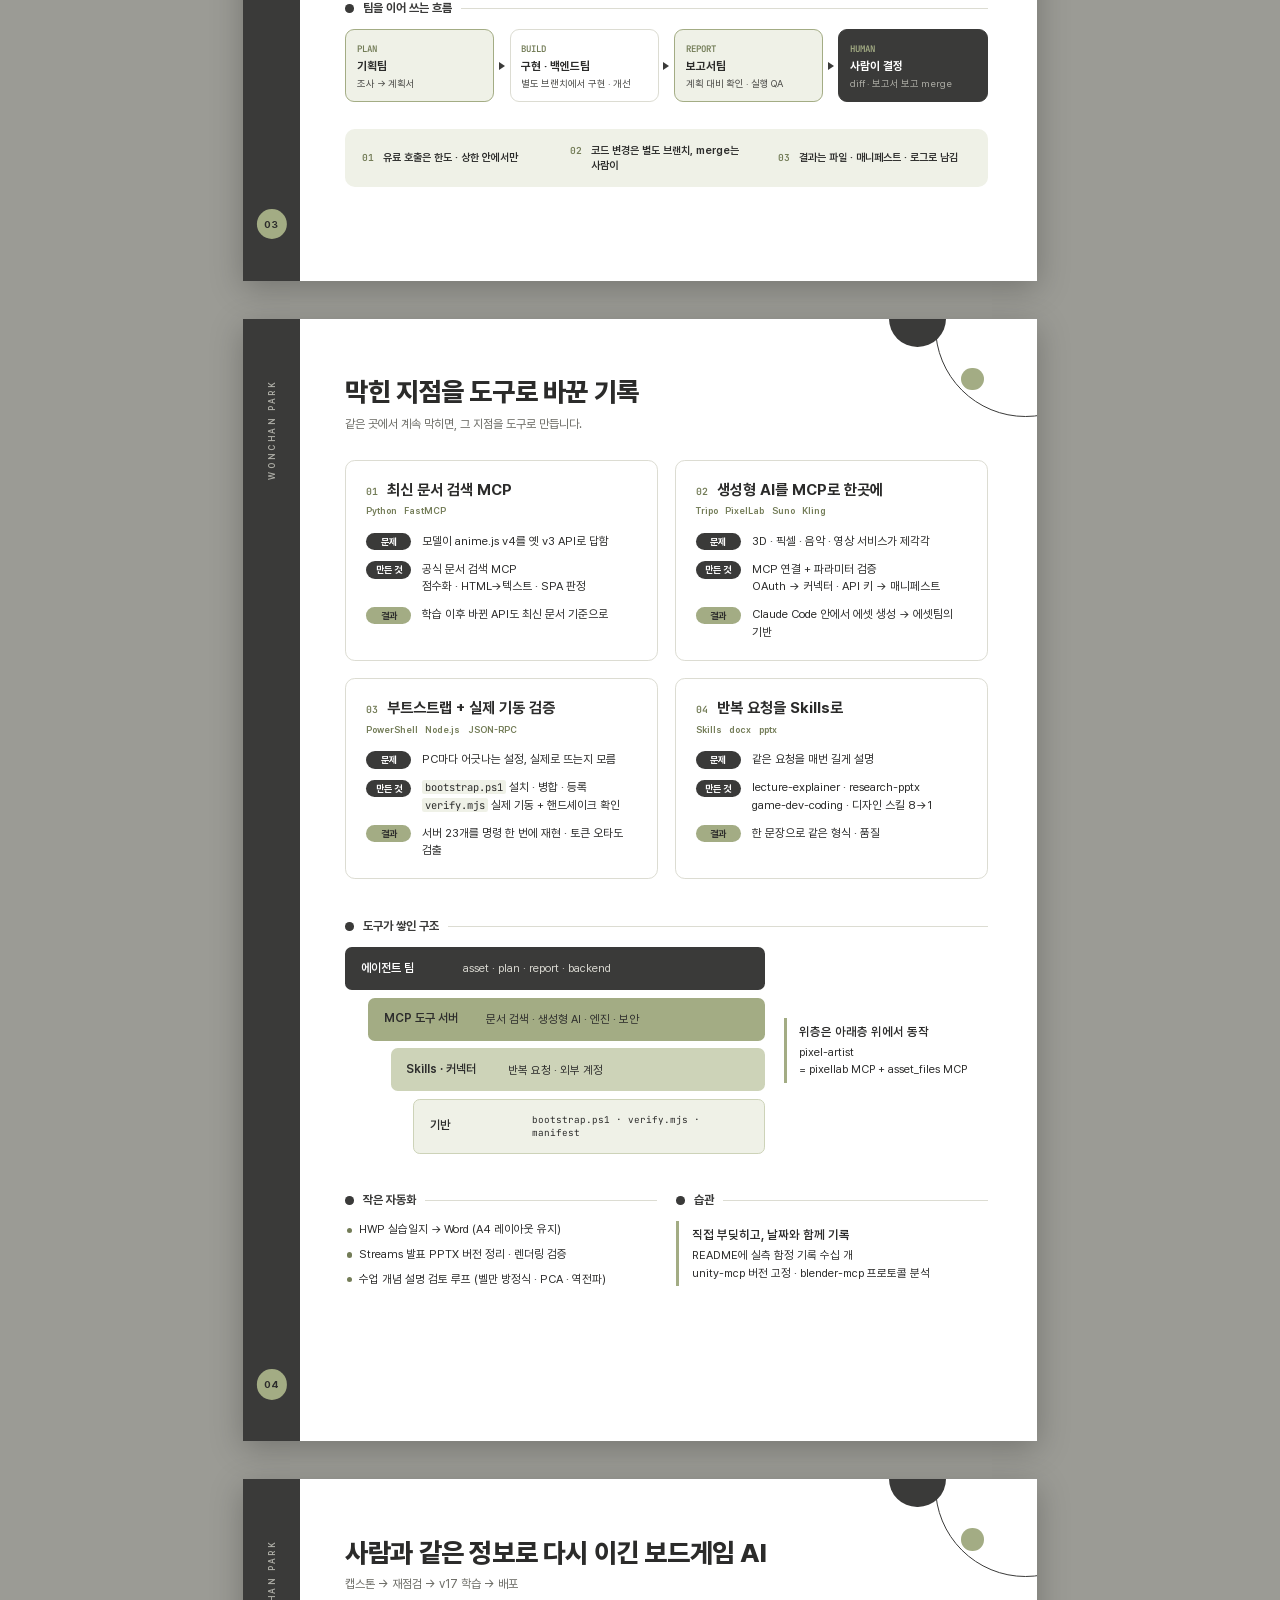
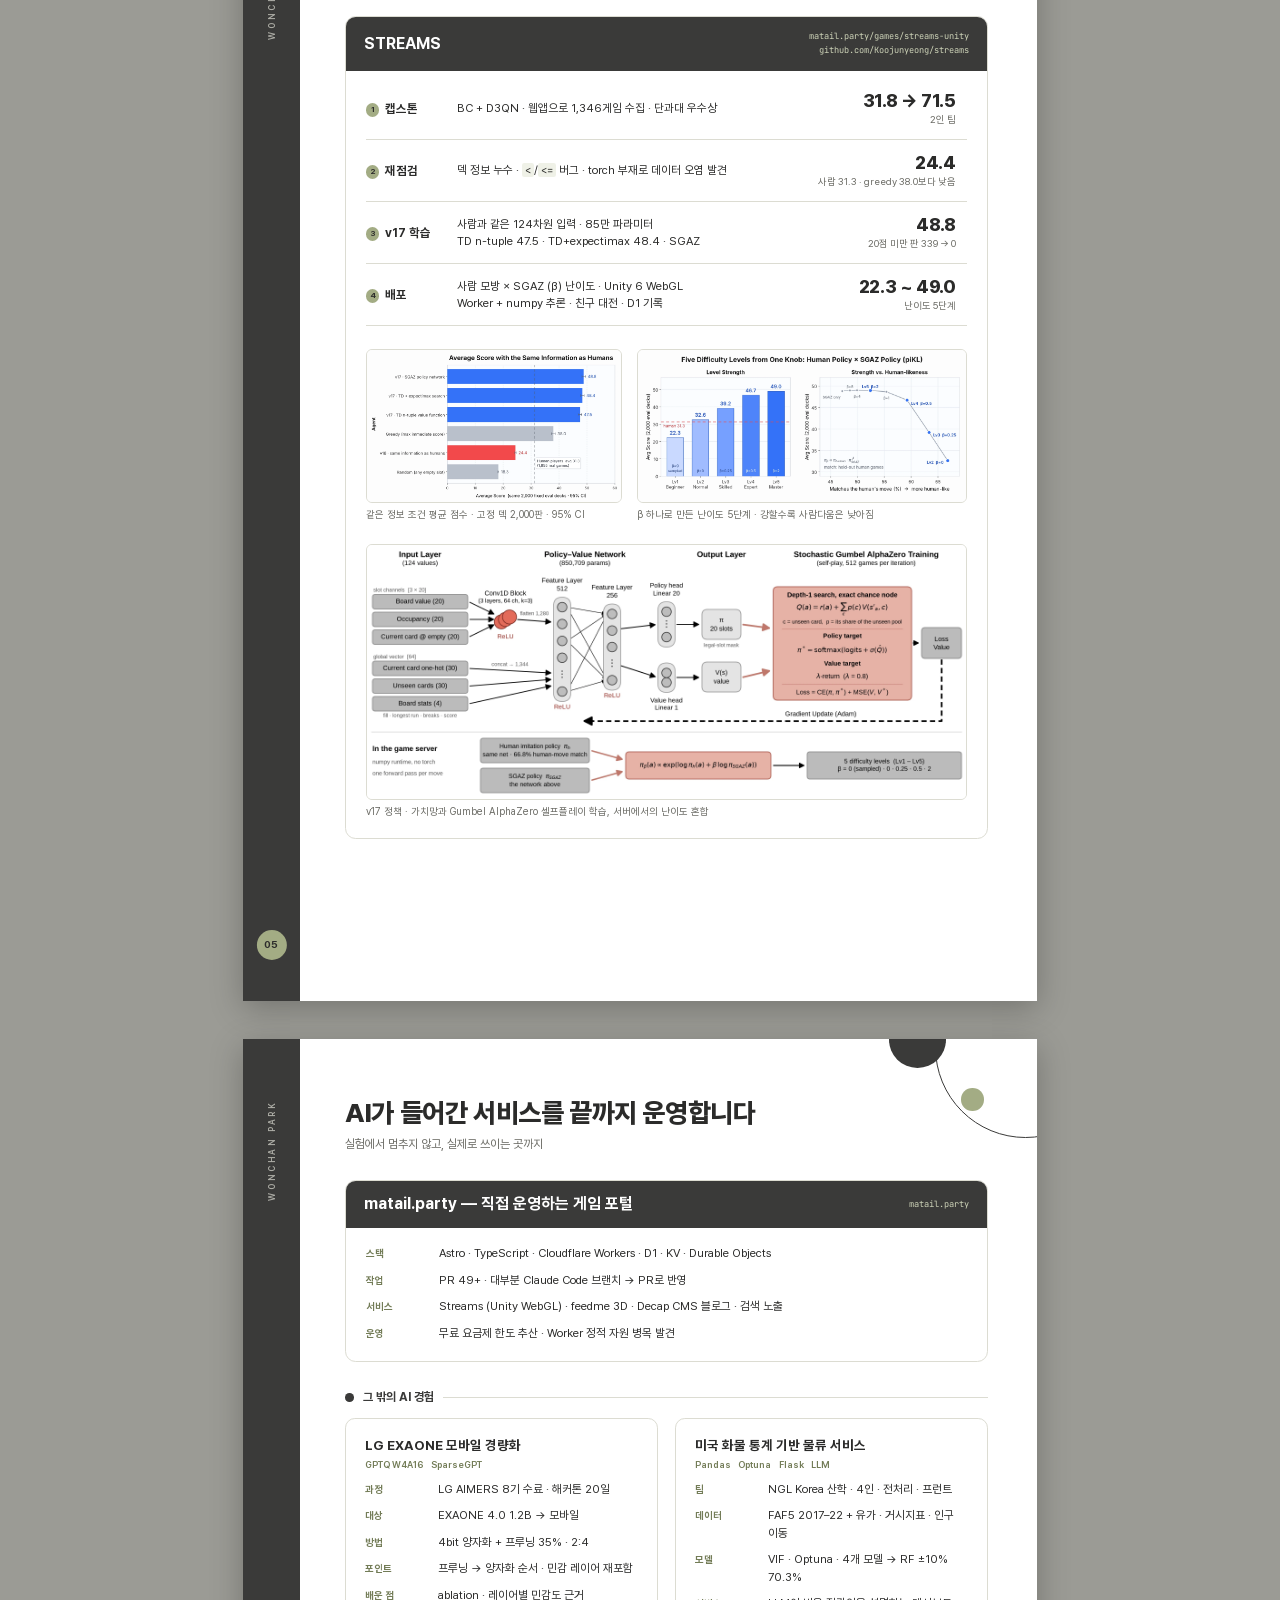
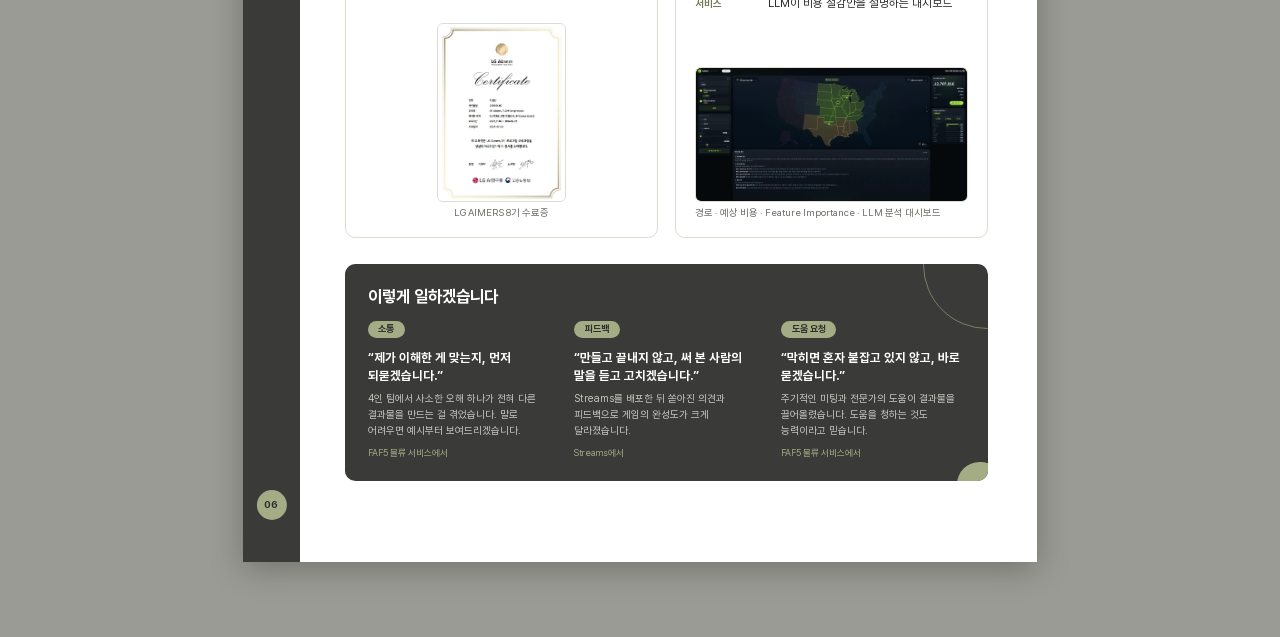
==== commit 22118107: "Rewrite the PDF's closing box as spoken commitments The box now reads "이렇게 일하겠습니다" with three first-" ====
--- a/pdf/ai-automation/index.html
+++ b/pdf/ai-automation/index.html
@@ -283,11 +283,14 @@
 
 .close h3{font-size:12.5pt}
 .insight .ring{width:34mm;height:34mm;right:-17mm;top:-17mm}
-.insight .disc{right:10mm}
+.insight .disc{right:-4mm;bottom:-7mm}
+.ins .pj{align-self:flex-start}
 .ins{display:grid;grid-template-columns:repeat(3,1fr);gap:6mm;position:relative}
 .ins .pj{display:inline-block;background:var(--sage);color:var(--char-2);border-radius:99mm;padding:.3mm 2.8mm;font-size:7.2pt;font-weight:700}
-.ins p{margin-top:2.6mm;font-size:7.8pt;line-height:1.45;color:var(--side-mute)}
-.ins p b{display:block;font-size:8.8pt;font-weight:700;color:#fff;margin-bottom:.4mm}
+.ins>div{display:flex;flex-direction:column}
+.ins .say{margin-top:2.8mm;font-size:9.4pt;font-weight:700;line-height:1.45;color:#fff}
+.ins .why{margin-top:1.6mm;font-size:7.7pt;line-height:1.55;color:#c9c8c0}
+.ins .src{margin-top:auto;padding-top:2mm;font-size:6.9pt;color:var(--sage)}
 
 .p2 .ph{margin-bottom:9mm}
 .p2 .gap{height:11mm}
@@ -749,22 +752,25 @@
     <div class="gap"></div>
     <div class="close insight">
       <div class="ring"></div><div class="disc"></div>
-      <h3>프로젝트에서 얻은 것</h3>
+      <h3>이렇게 일하겠습니다</h3>
       <div class="ins">
         <div>
-          <span class="pj">Streams</span>
-          <p><b>게임은 유저와 함께 완성된다</b>배포 후 피드백이 완성도를 바꿈</p>
-          <p><b>에이전트는 환경마다 따로 평가</b>시뮬레이션 · 실플레이 · 통계가 모두 다름</p>
+          <span class="pj">소통</span>
+          <p class="say">“제가 이해한 게 맞는지, 먼저 되묻겠습니다.”</p>
+          <p class="why">4인 팀에서 사소한 오해 하나가 전혀 다른 결과물을 만드는 걸 겪었습니다. 말로 어려우면 예시부터 보여드리겠습니다.</p>
+          <span class="src">FAF5 물류 서비스에서</span>
         </div>
         <div>
-          <span class="pj">EXAONE</span>
-          <p><b>겹쳐 쓴 기법은 ablation으로</b>A만 · B만 · A+B를 비교해야 안전</p>
-          <p><b>결정은 측정한 근거로</b>레이어마다 민감도가 다름</p>
+          <span class="pj">피드백</span>
+          <p class="say">“만들고 끝내지 않고, 써 본 사람의 말을 듣고 고치겠습니다.”</p>
+          <p class="why">Streams를 배포한 뒤 쏟아진 의견과 피드백으로 게임의 완성도가 크게 달라졌습니다.</p>
+          <span class="src">Streams에서</span>
         </div>
         <div>
-          <span class="pj">FAF5 물류</span>
-          <p><b>큰 데이터는 메모리부터</b>메모리 관리가 분석만큼 중요</p>
-          <p><b>말보다 예시로 소통</b>사소한 오해도 바로 확인</p>
+          <span class="pj">도움 요청</span>
+          <p class="say">“막히면 혼자 붙잡고 있지 않고, 바로 묻겠습니다.”</p>
+          <p class="why">주기적인 미팅과 전문가의 도움이 결과물을 끌어올렸습니다. 도움을 청하는 것도 능력이라고 믿습니다.</p>
+          <span class="src">FAF5 물류 서비스에서</span>
         </div>
       </div>
     </div>
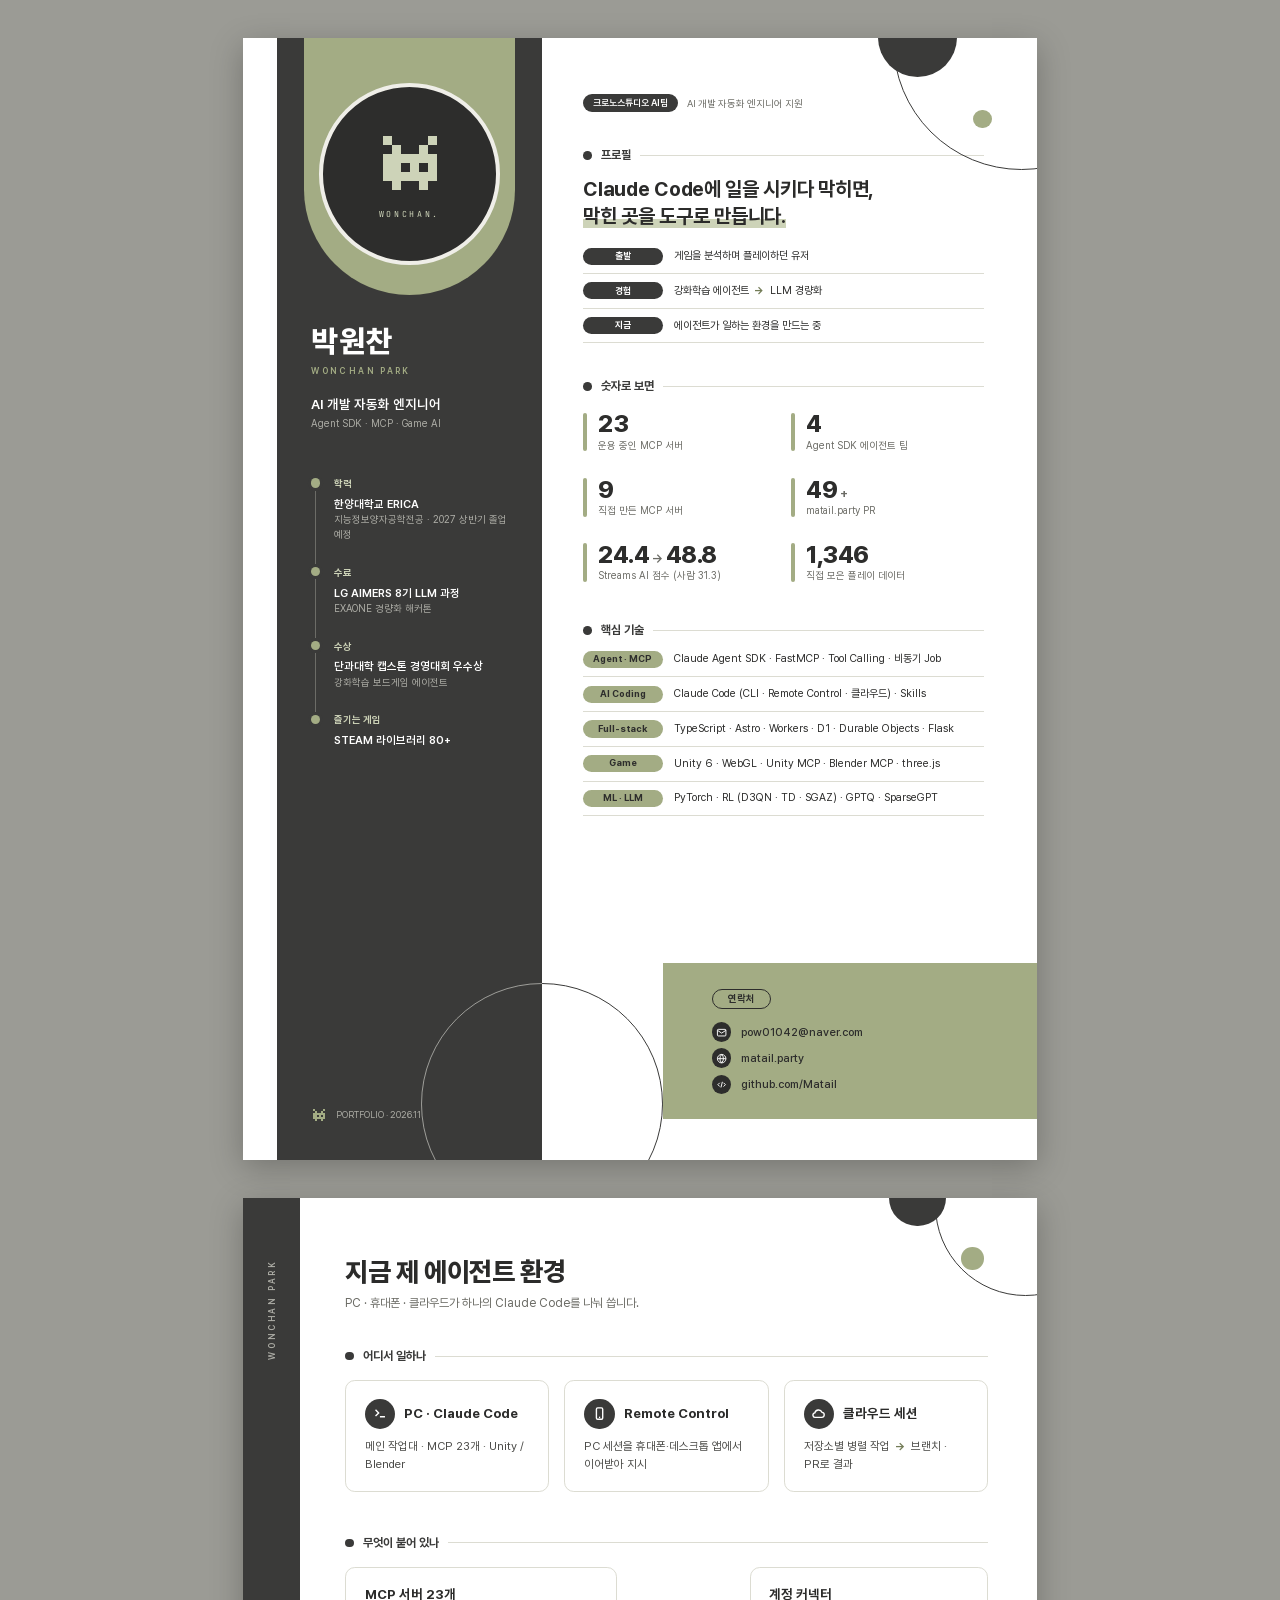
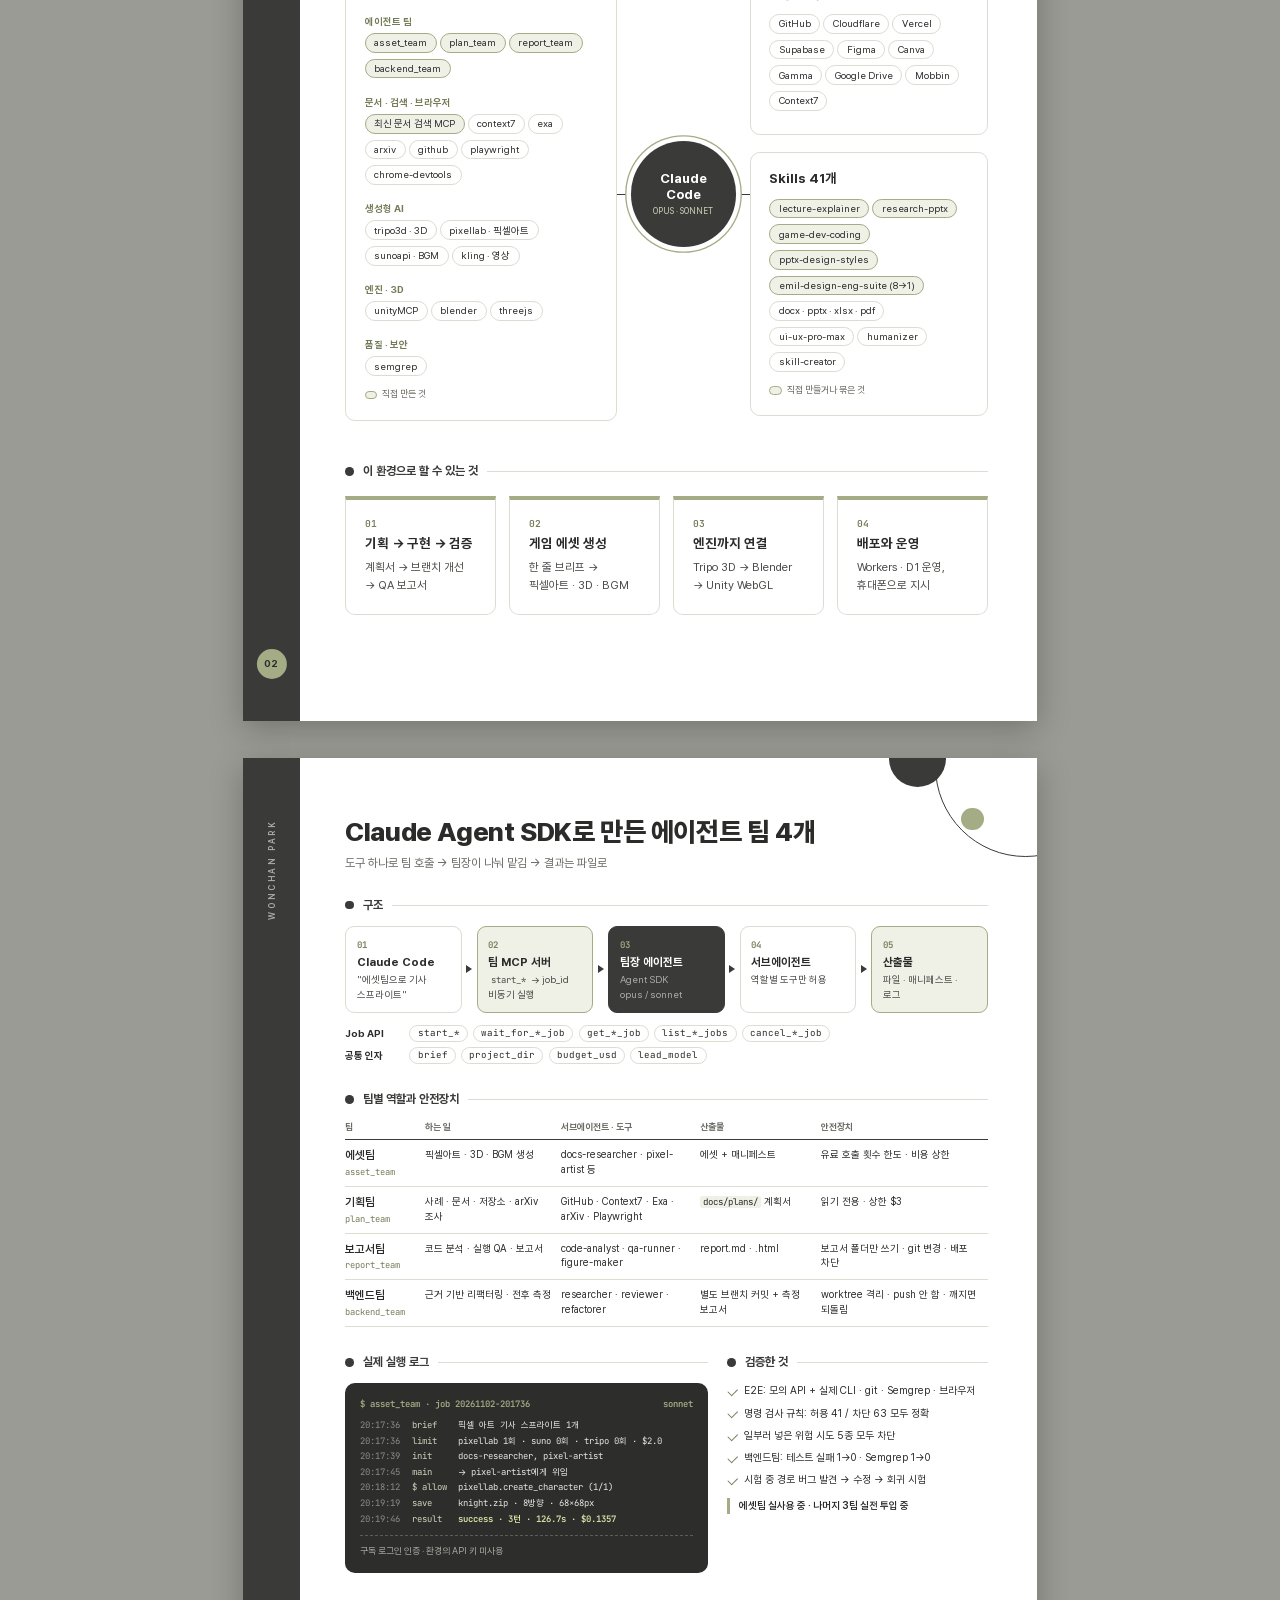
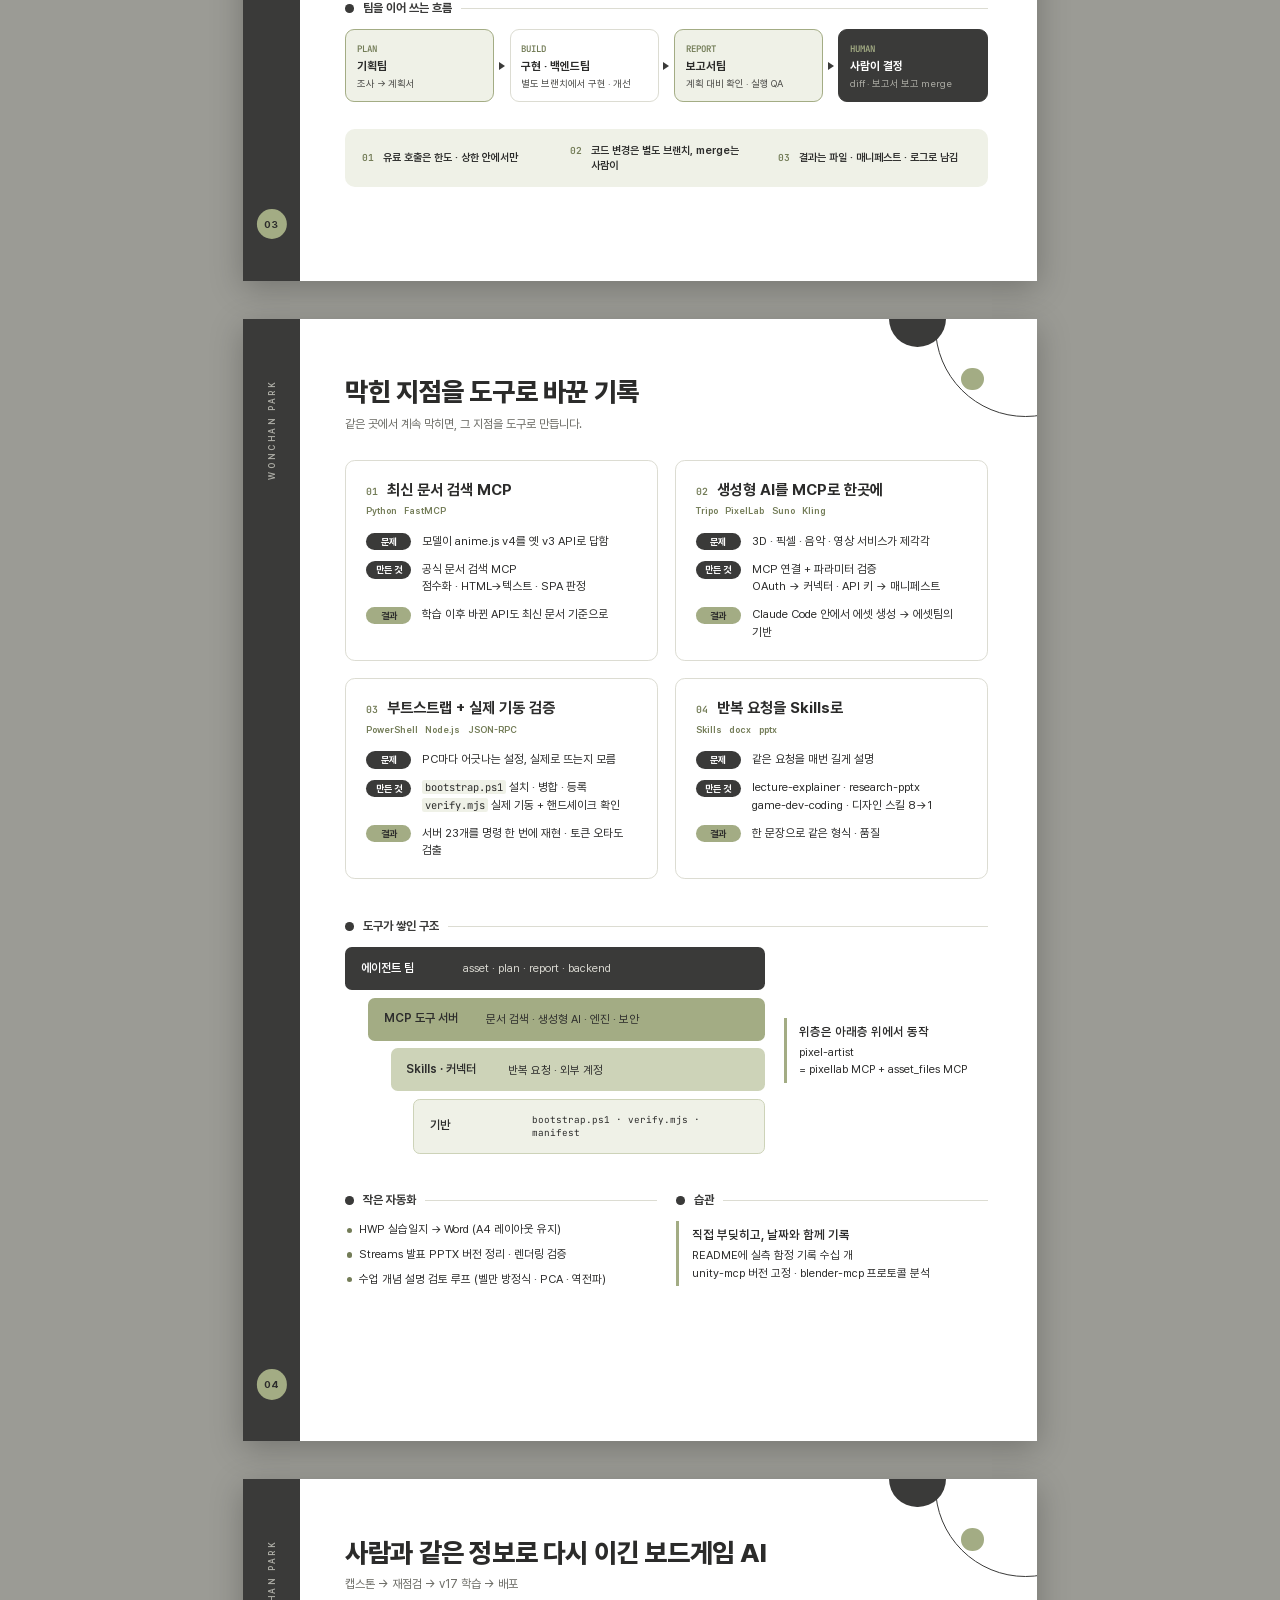
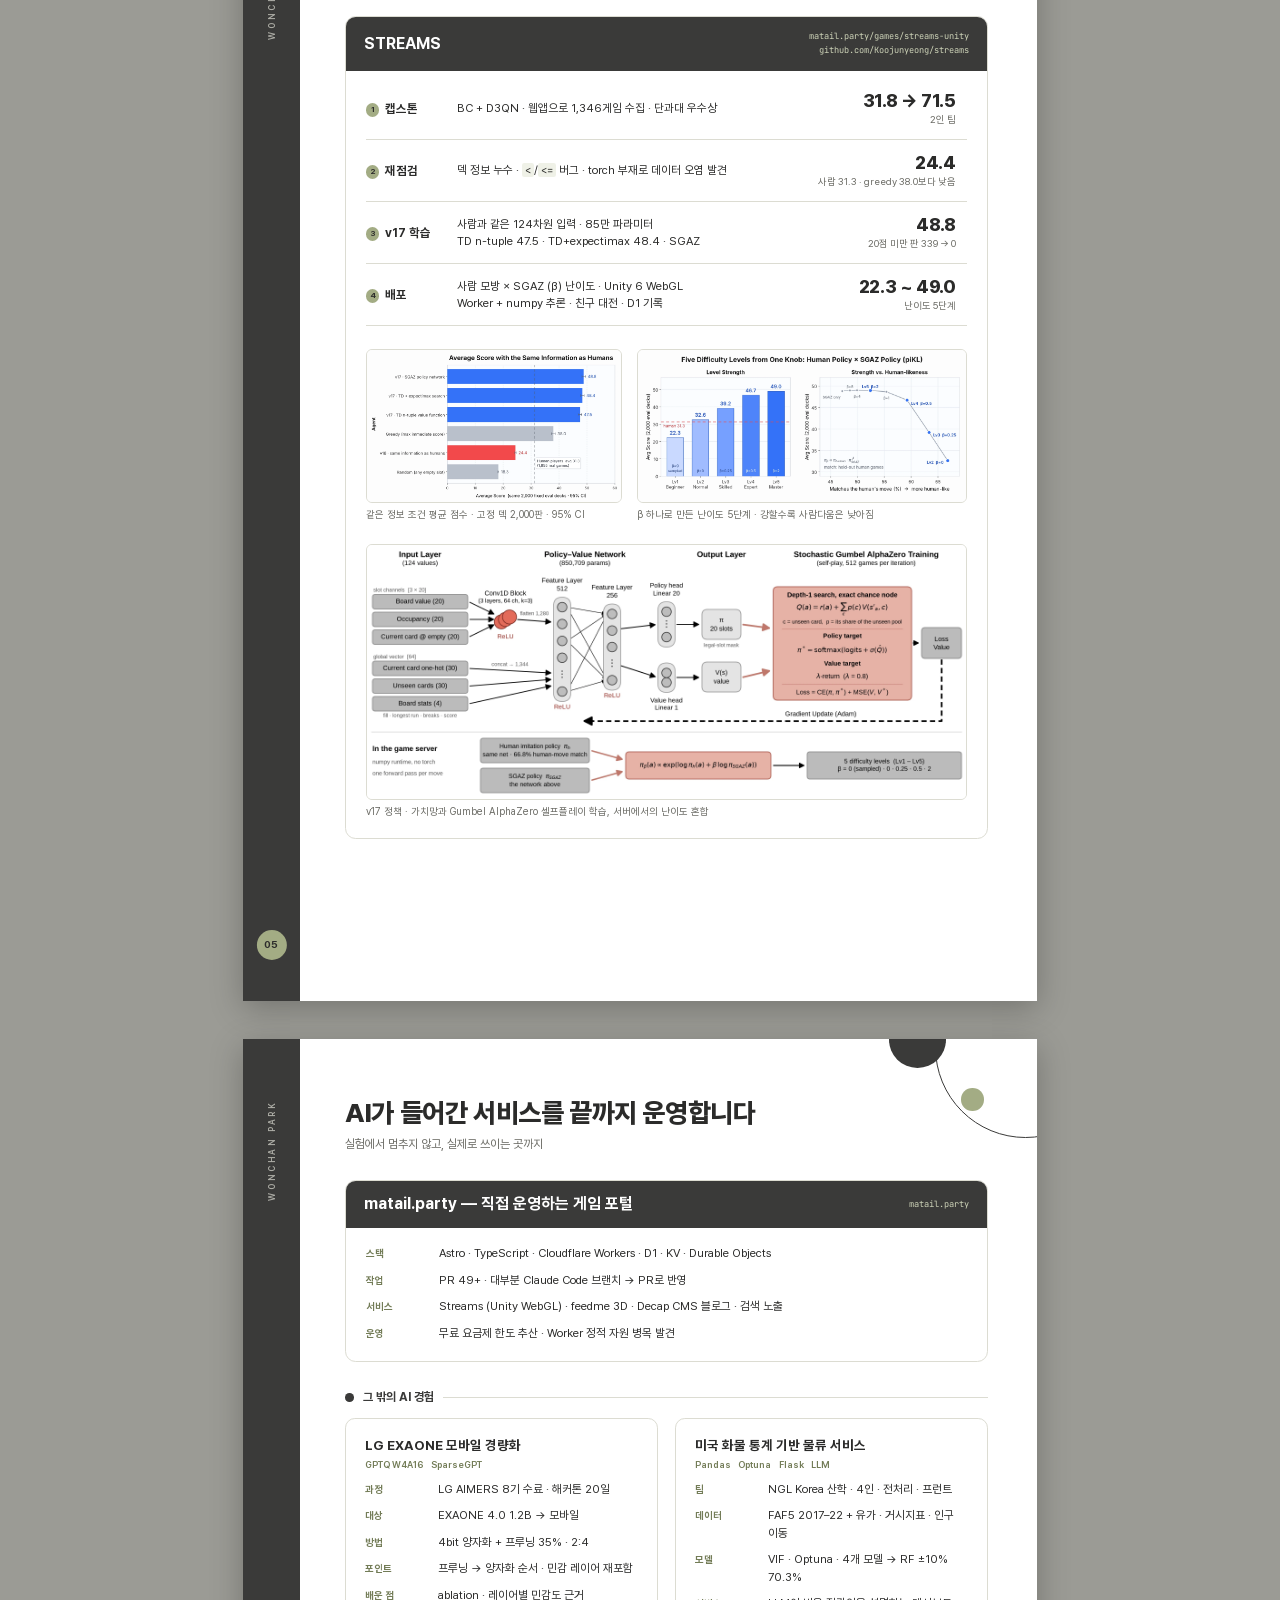
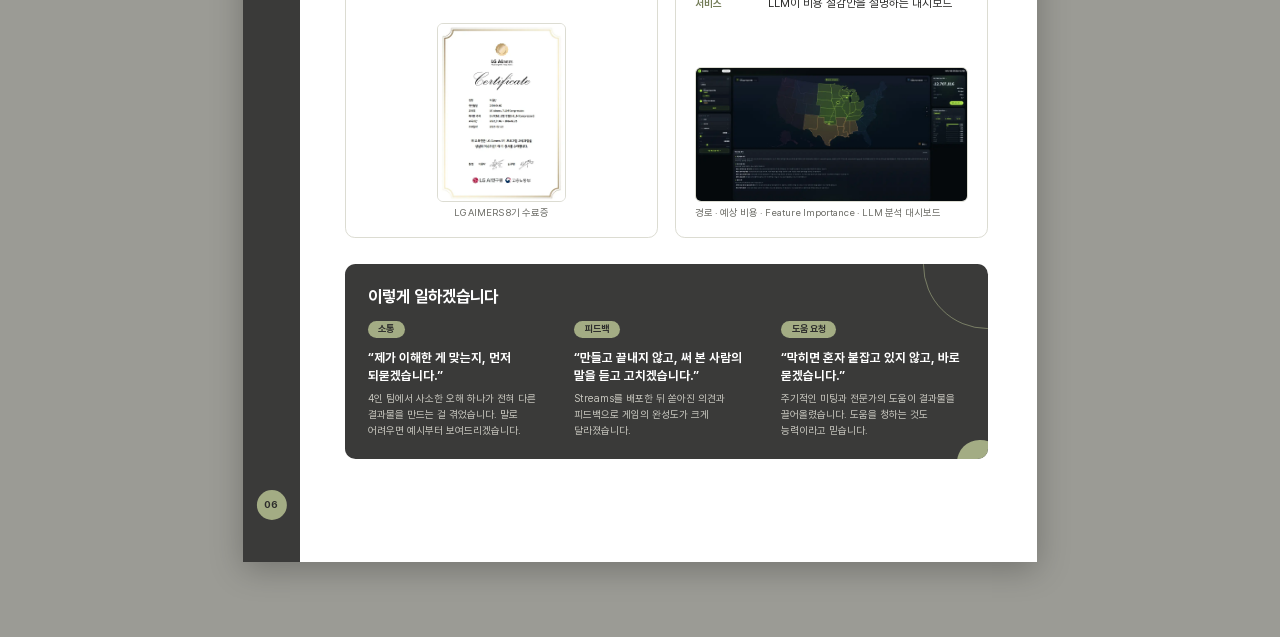
==== commit 48b83b32: "Remove the portfolio-site contact line and project source labels - Page 1 contact block drops matail" ====
--- a/pdf/ai-automation/index.html
+++ b/pdf/ai-automation/index.html
@@ -290,7 +290,6 @@
 .ins>div{display:flex;flex-direction:column}
 .ins .say{margin-top:2.8mm;font-size:9.4pt;font-weight:700;line-height:1.45;color:#fff}
 .ins .why{margin-top:1.6mm;font-size:7.7pt;line-height:1.55;color:#c9c8c0}
-.ins .src{margin-top:auto;padding-top:2mm;font-size:6.9pt;color:var(--sage)}
 
 .p2 .ph{margin-bottom:9mm}
 .p2 .gap{height:11mm}
@@ -403,7 +402,6 @@
       <li><i><svg viewBox="0 0 24 24" fill="none" stroke="#fff" stroke-width="2"><rect x="3" y="5" width="18" height="14" rx="2"/><path d="M3 7l9 6 9-6"/></svg></i>pow01042@naver.com</li>
       <li><i><svg viewBox="0 0 24 24" fill="none" stroke="#fff" stroke-width="2"><circle cx="12" cy="12" r="9"/><path d="M3 12h18M12 3a14 14 0 0 1 0 18M12 3a14 14 0 0 0 0 18"/></svg></i>matail.party</li>
       <li><i><svg viewBox="0 0 24 24" fill="none" stroke="#fff" stroke-width="2"><path d="M8 8l-4 4 4 4M16 8l4 4-4 4M13.5 6l-3 12"/></svg></i>github.com/Matail</li>
-      <li><i><svg viewBox="0 0 24 24" fill="none" stroke="#fff" stroke-width="2"><path d="M7 3h7l4 4v14H7z"/><path d="M14 3v4h4M9.5 12h6M9.5 15.5h6"/></svg></i>matail.github.io/Portfolio</li>
     </ul>
   </div>
 </section>
@@ -758,19 +756,16 @@
           <span class="pj">소통</span>
           <p class="say">“제가 이해한 게 맞는지, 먼저 되묻겠습니다.”</p>
           <p class="why">4인 팀에서 사소한 오해 하나가 전혀 다른 결과물을 만드는 걸 겪었습니다. 말로 어려우면 예시부터 보여드리겠습니다.</p>
-          <span class="src">FAF5 물류 서비스에서</span>
         </div>
         <div>
           <span class="pj">피드백</span>
           <p class="say">“만들고 끝내지 않고, 써 본 사람의 말을 듣고 고치겠습니다.”</p>
           <p class="why">Streams를 배포한 뒤 쏟아진 의견과 피드백으로 게임의 완성도가 크게 달라졌습니다.</p>
-          <span class="src">Streams에서</span>
         </div>
         <div>
           <span class="pj">도움 요청</span>
           <p class="say">“막히면 혼자 붙잡고 있지 않고, 바로 묻겠습니다.”</p>
           <p class="why">주기적인 미팅과 전문가의 도움이 결과물을 끌어올렸습니다. 도움을 청하는 것도 능력이라고 믿습니다.</p>
-          <span class="src">FAF5 물류 서비스에서</span>
         </div>
       </div>
     </div>
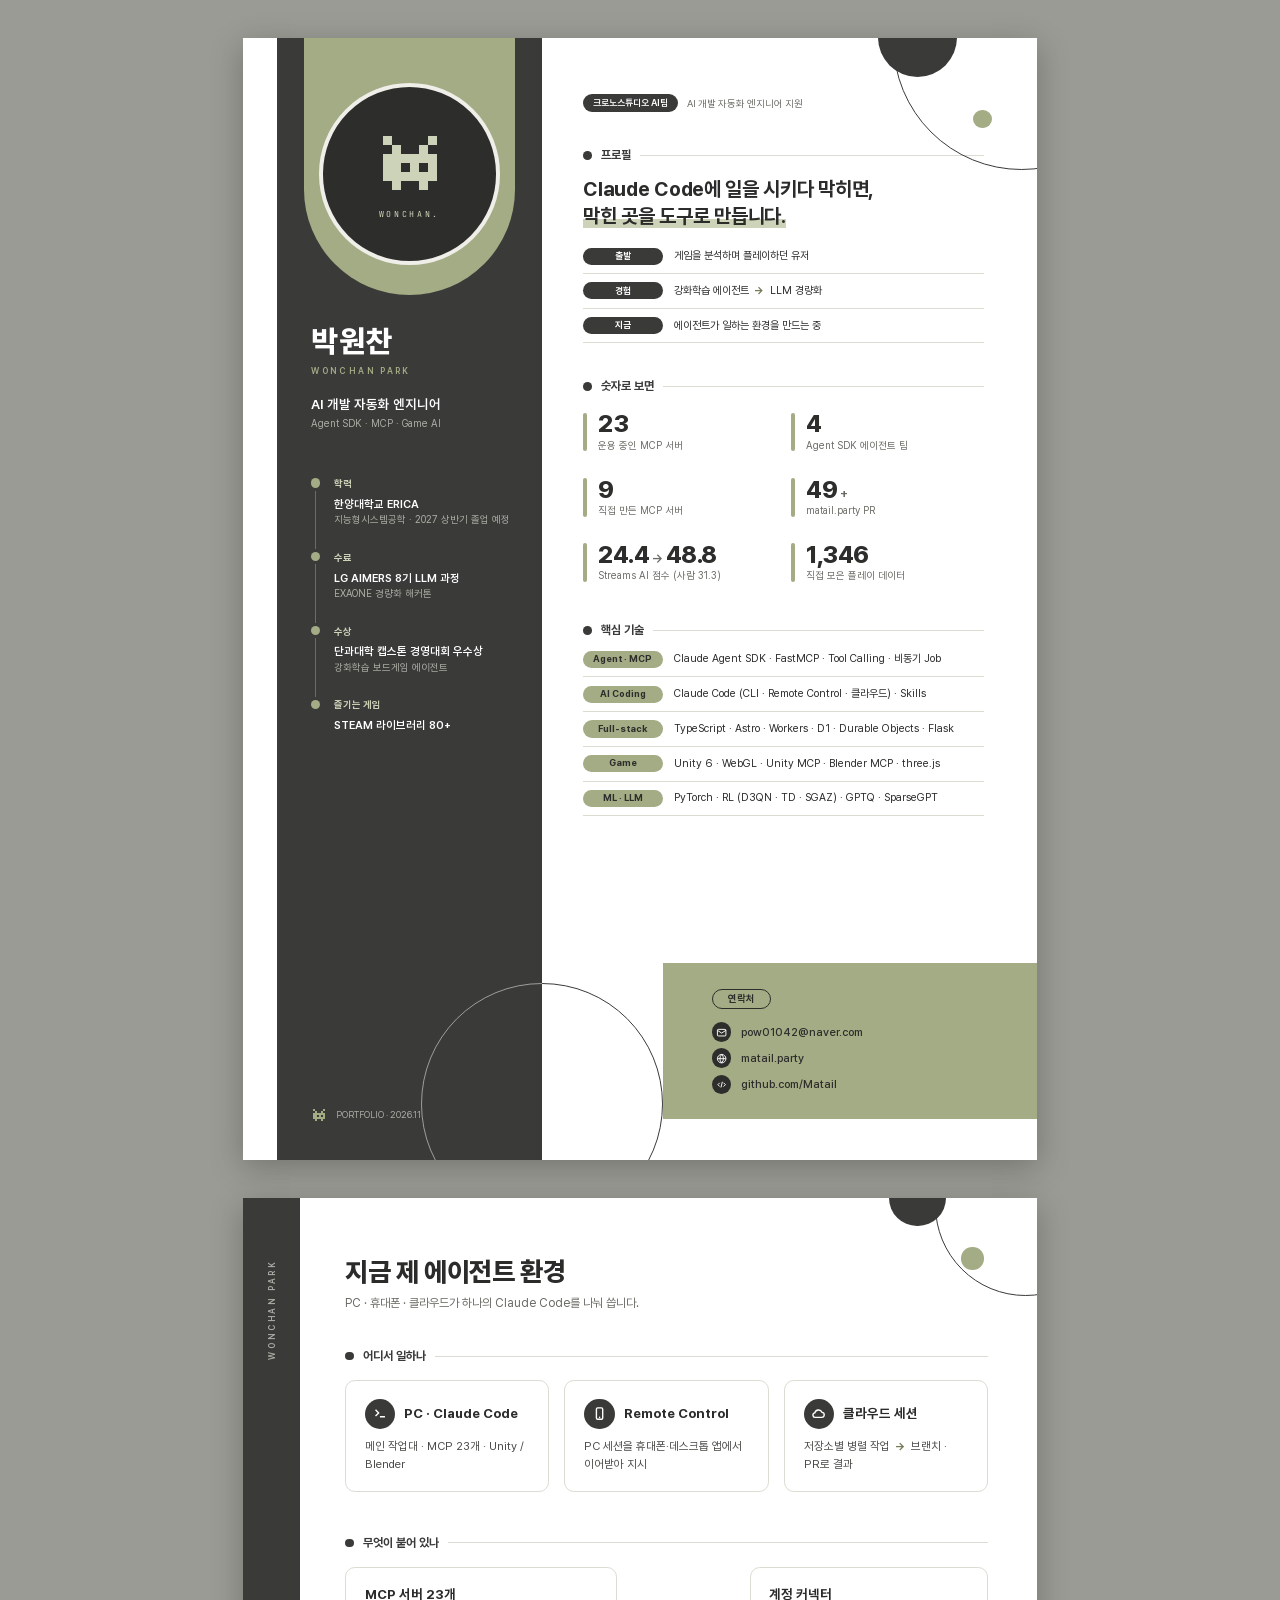
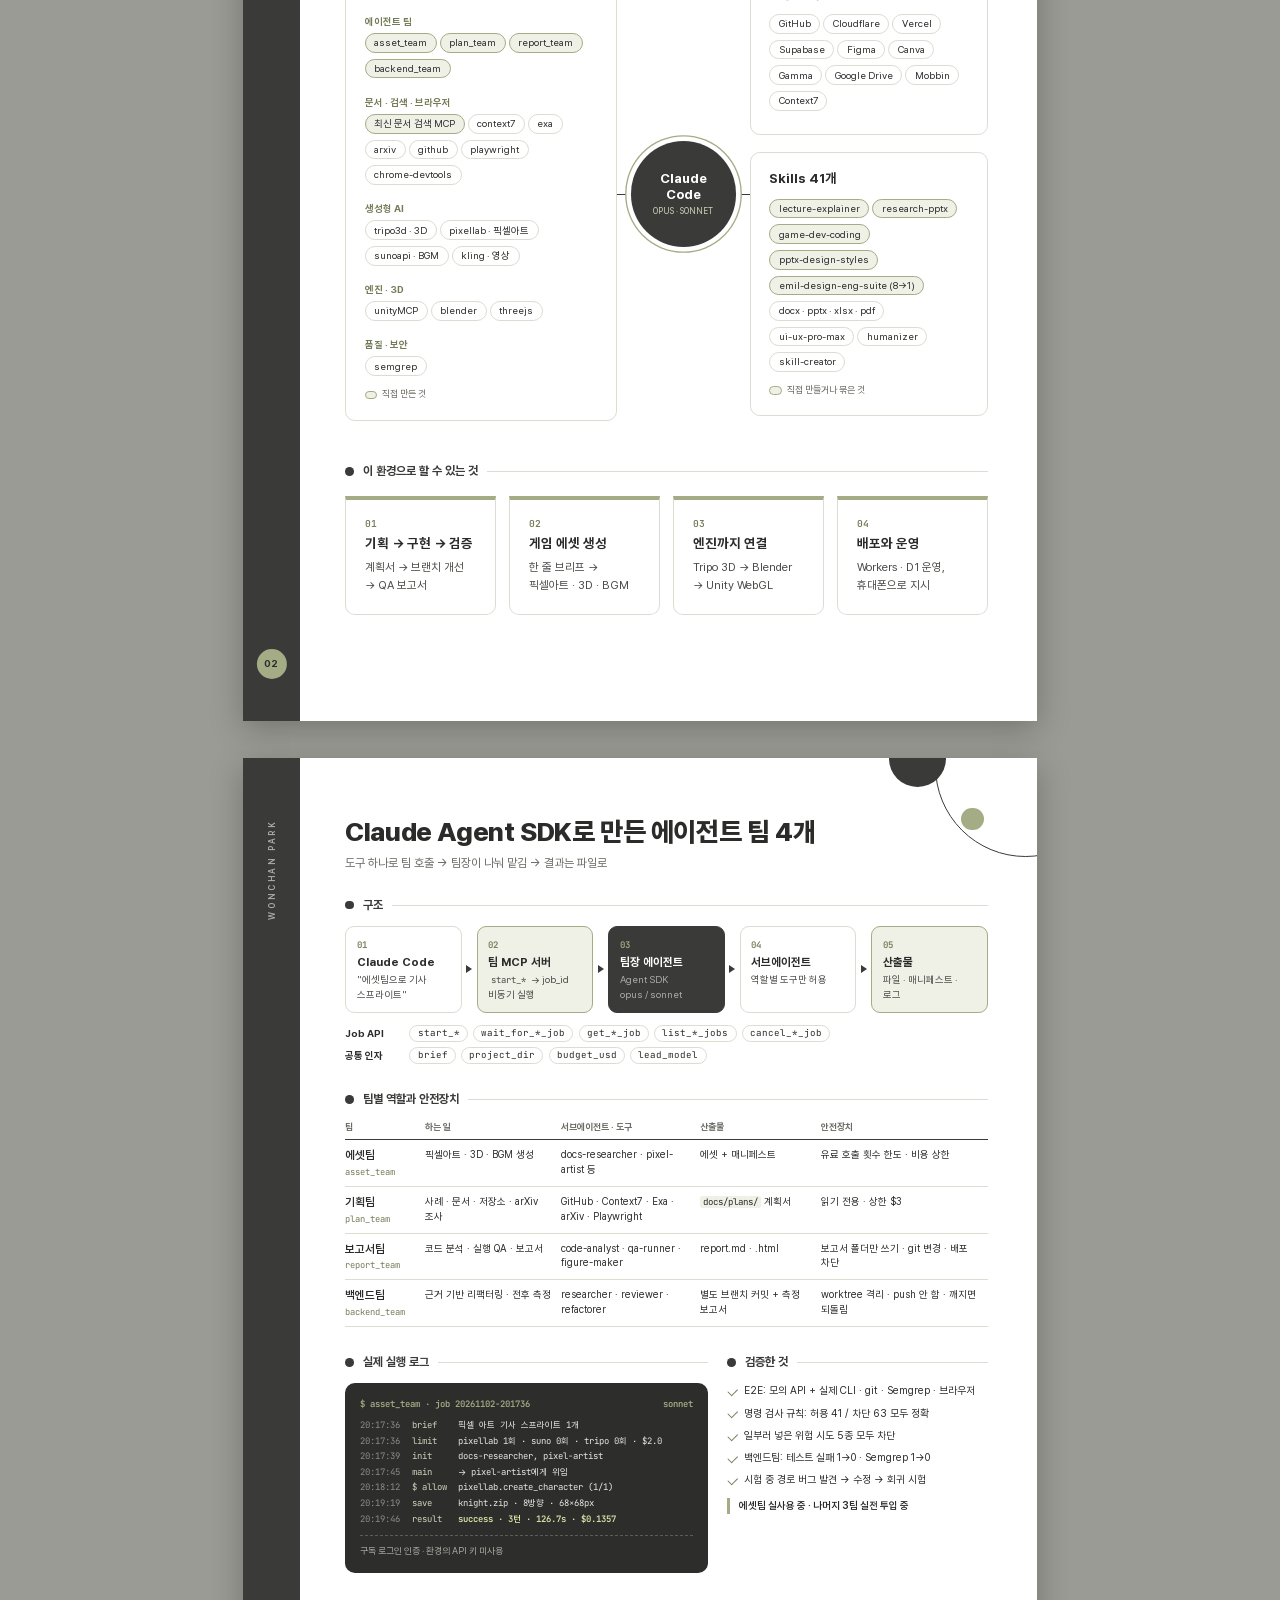
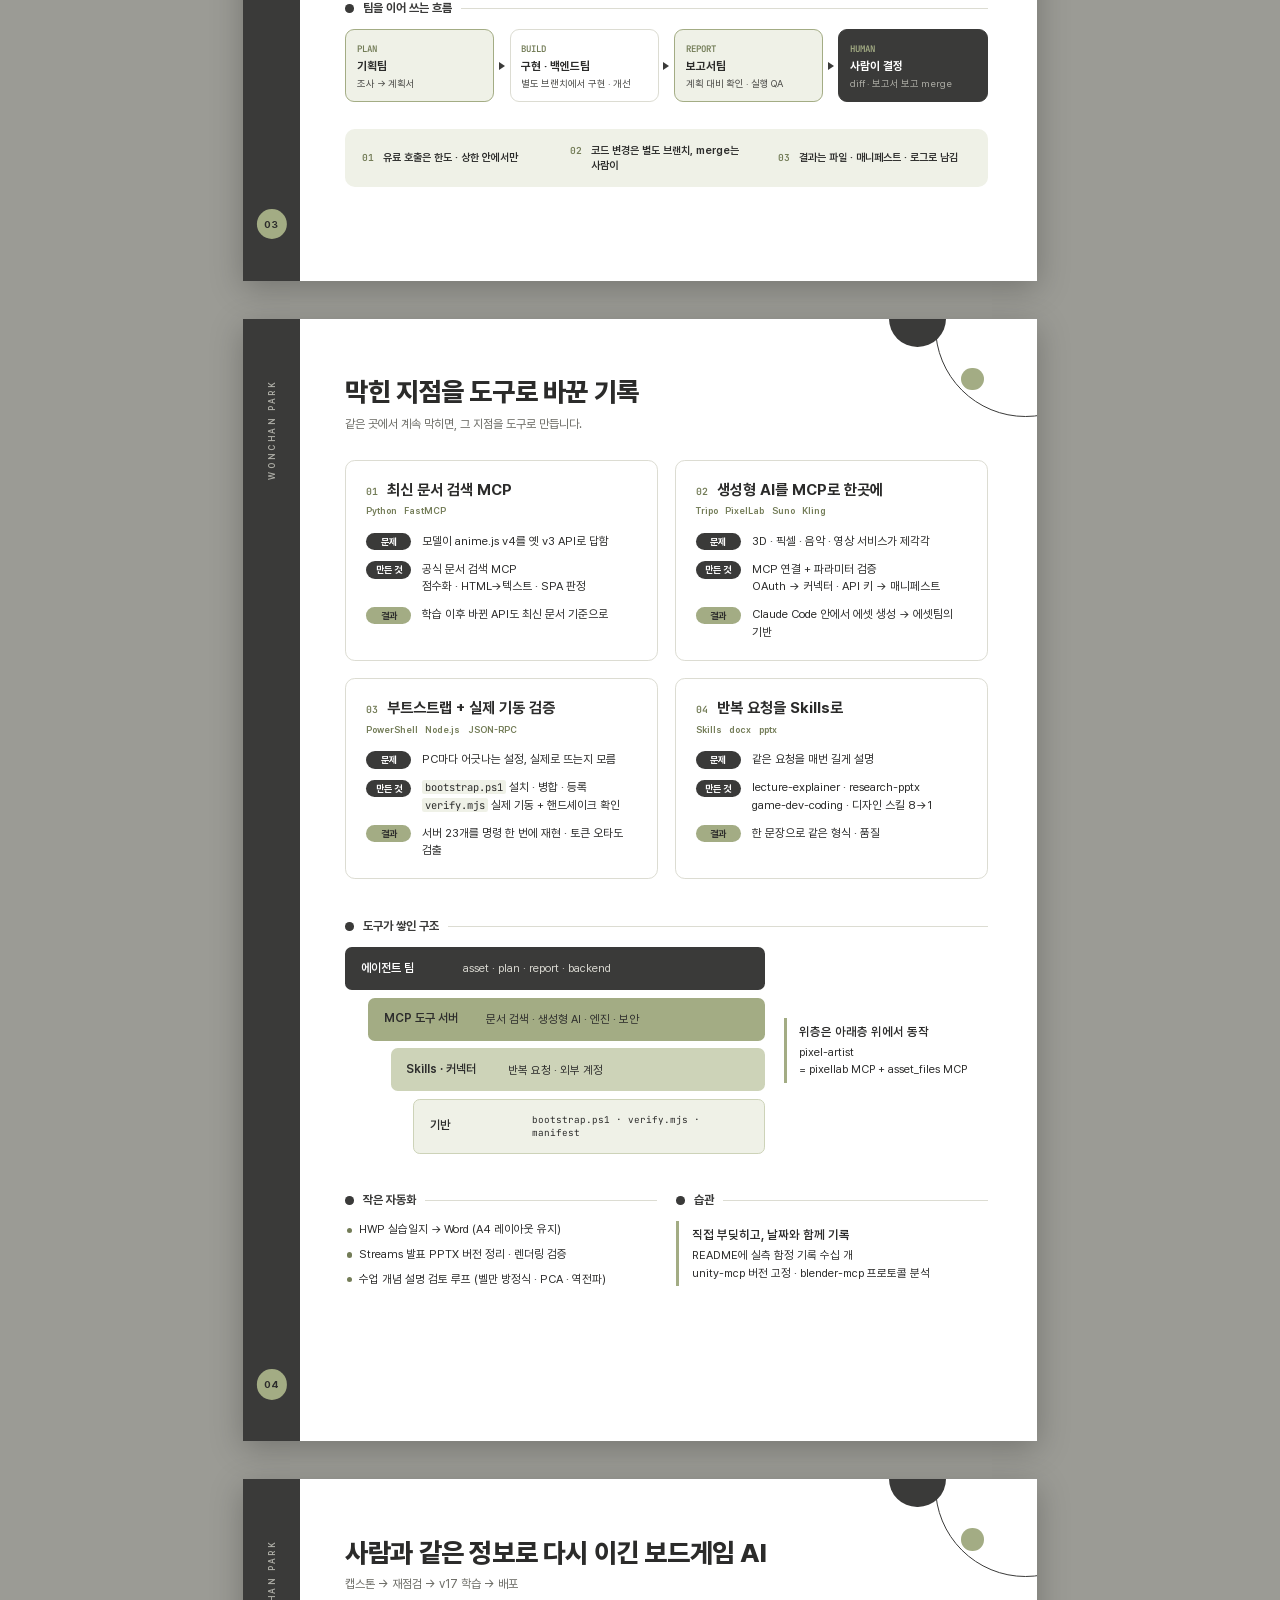
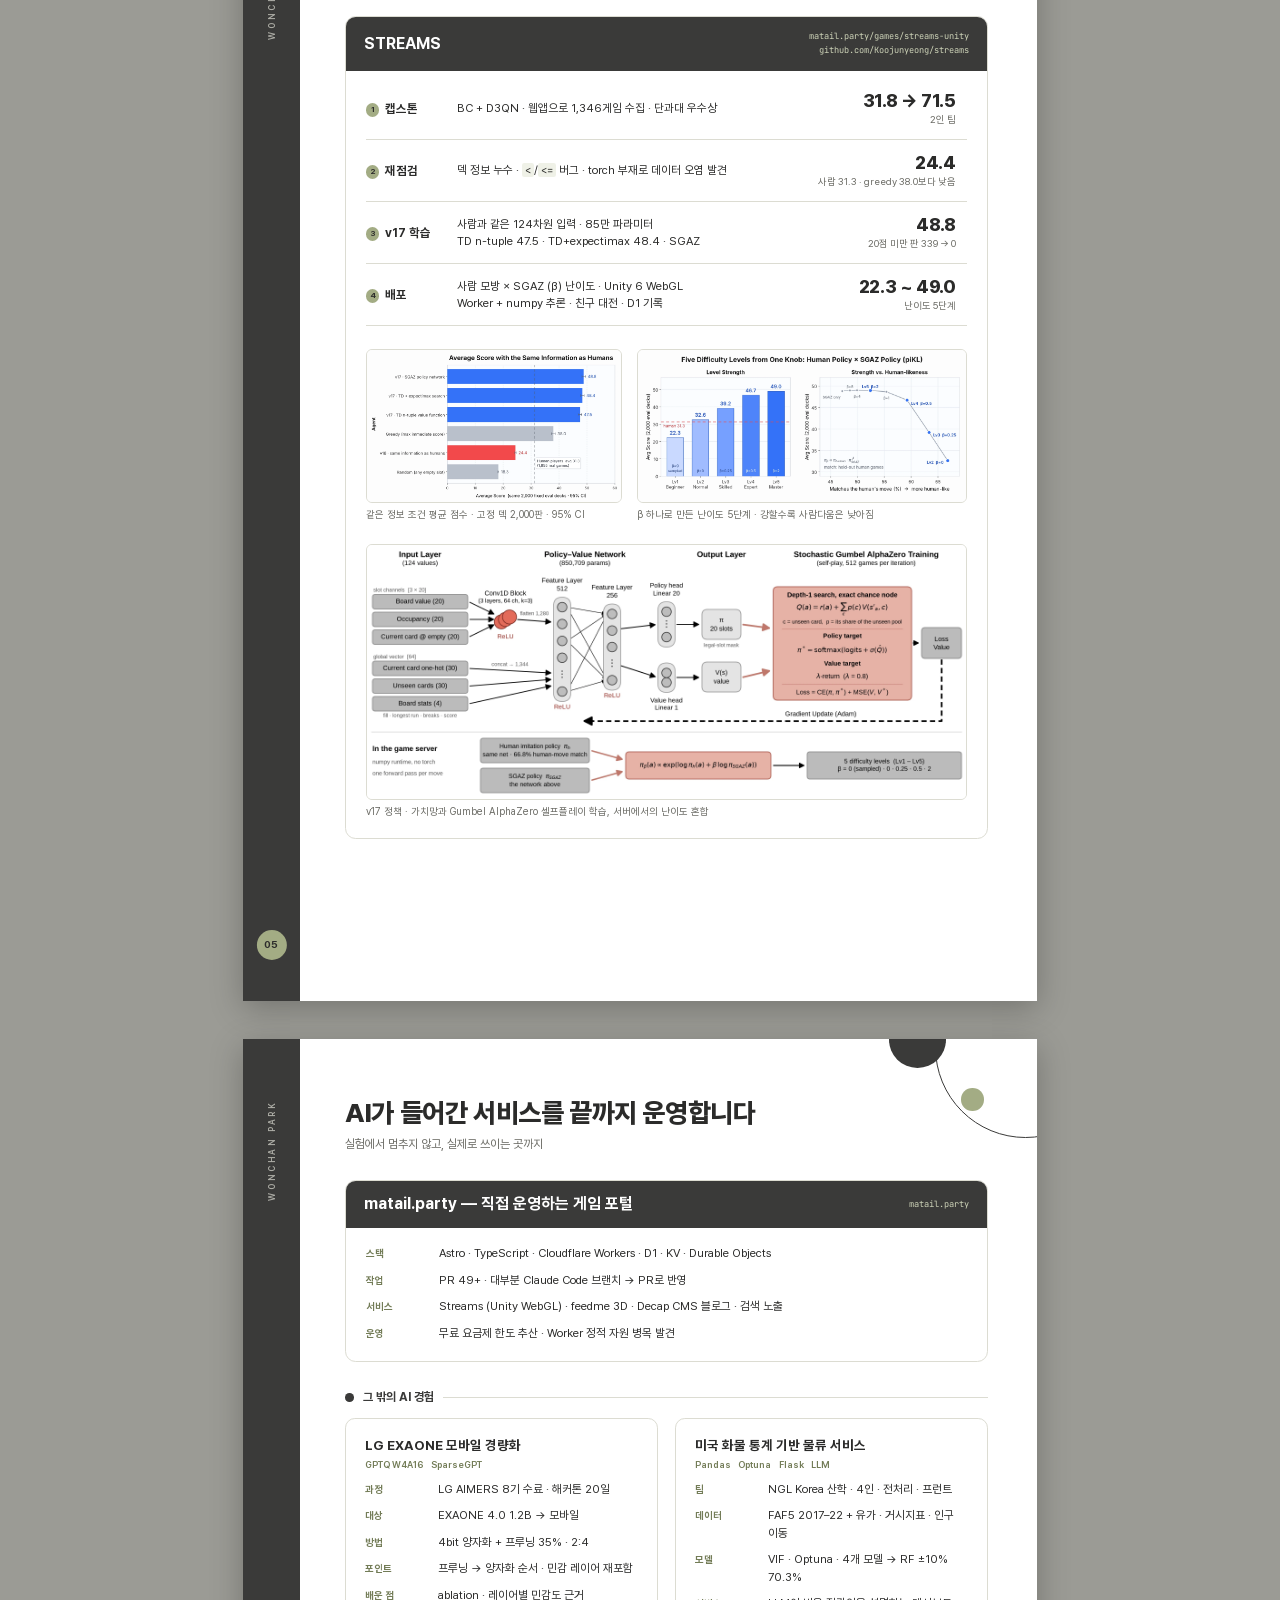
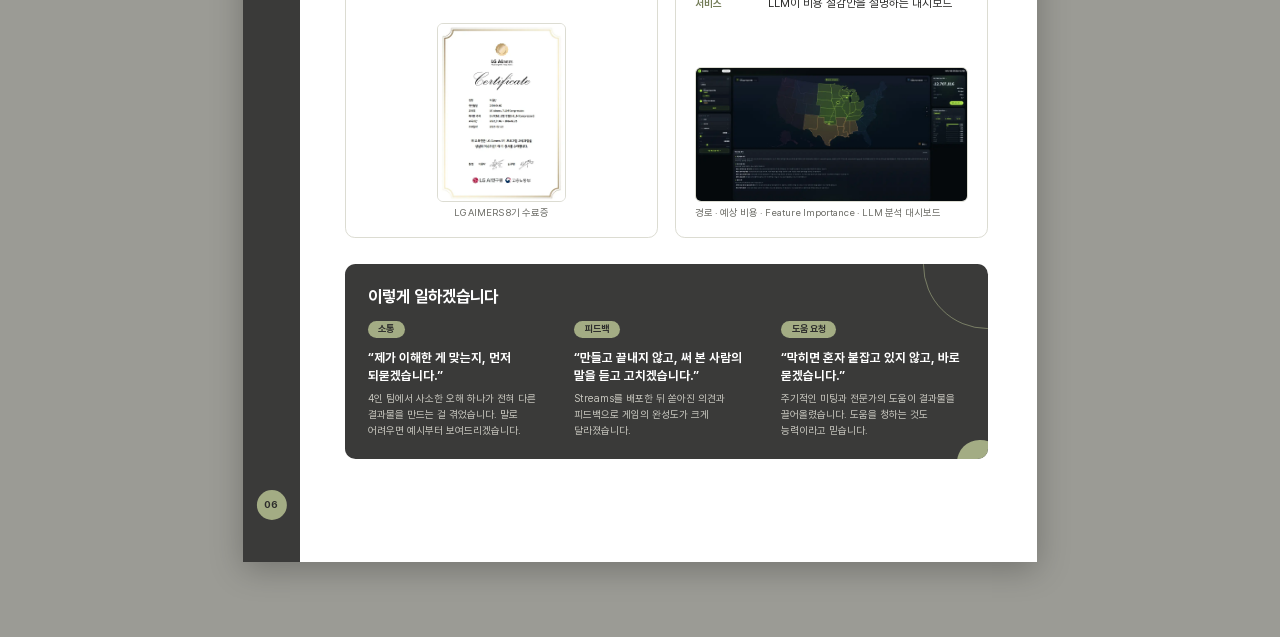
==== commit 251961e6: "Rename the major to 지능형시스템공학 in the PDF portfolio Co-Authored-By: Claude Opus 5.5 <noreply@anthropic" ====
--- a/pdf/ai-automation/index.html
+++ b/pdf/ai-automation/index.html
@@ -335,7 +335,7 @@
       <section>
         <h3>학력</h3>
         <b>한양대학교 ERICA</b>
-        <span>지능정보양자공학전공 · 2027 상반기 졸업 예정</span>
+        <span>지능형시스템공학 · 2027 상반기 졸업 예정</span>
       </section>
       <section>
         <h3>수료</h3>
